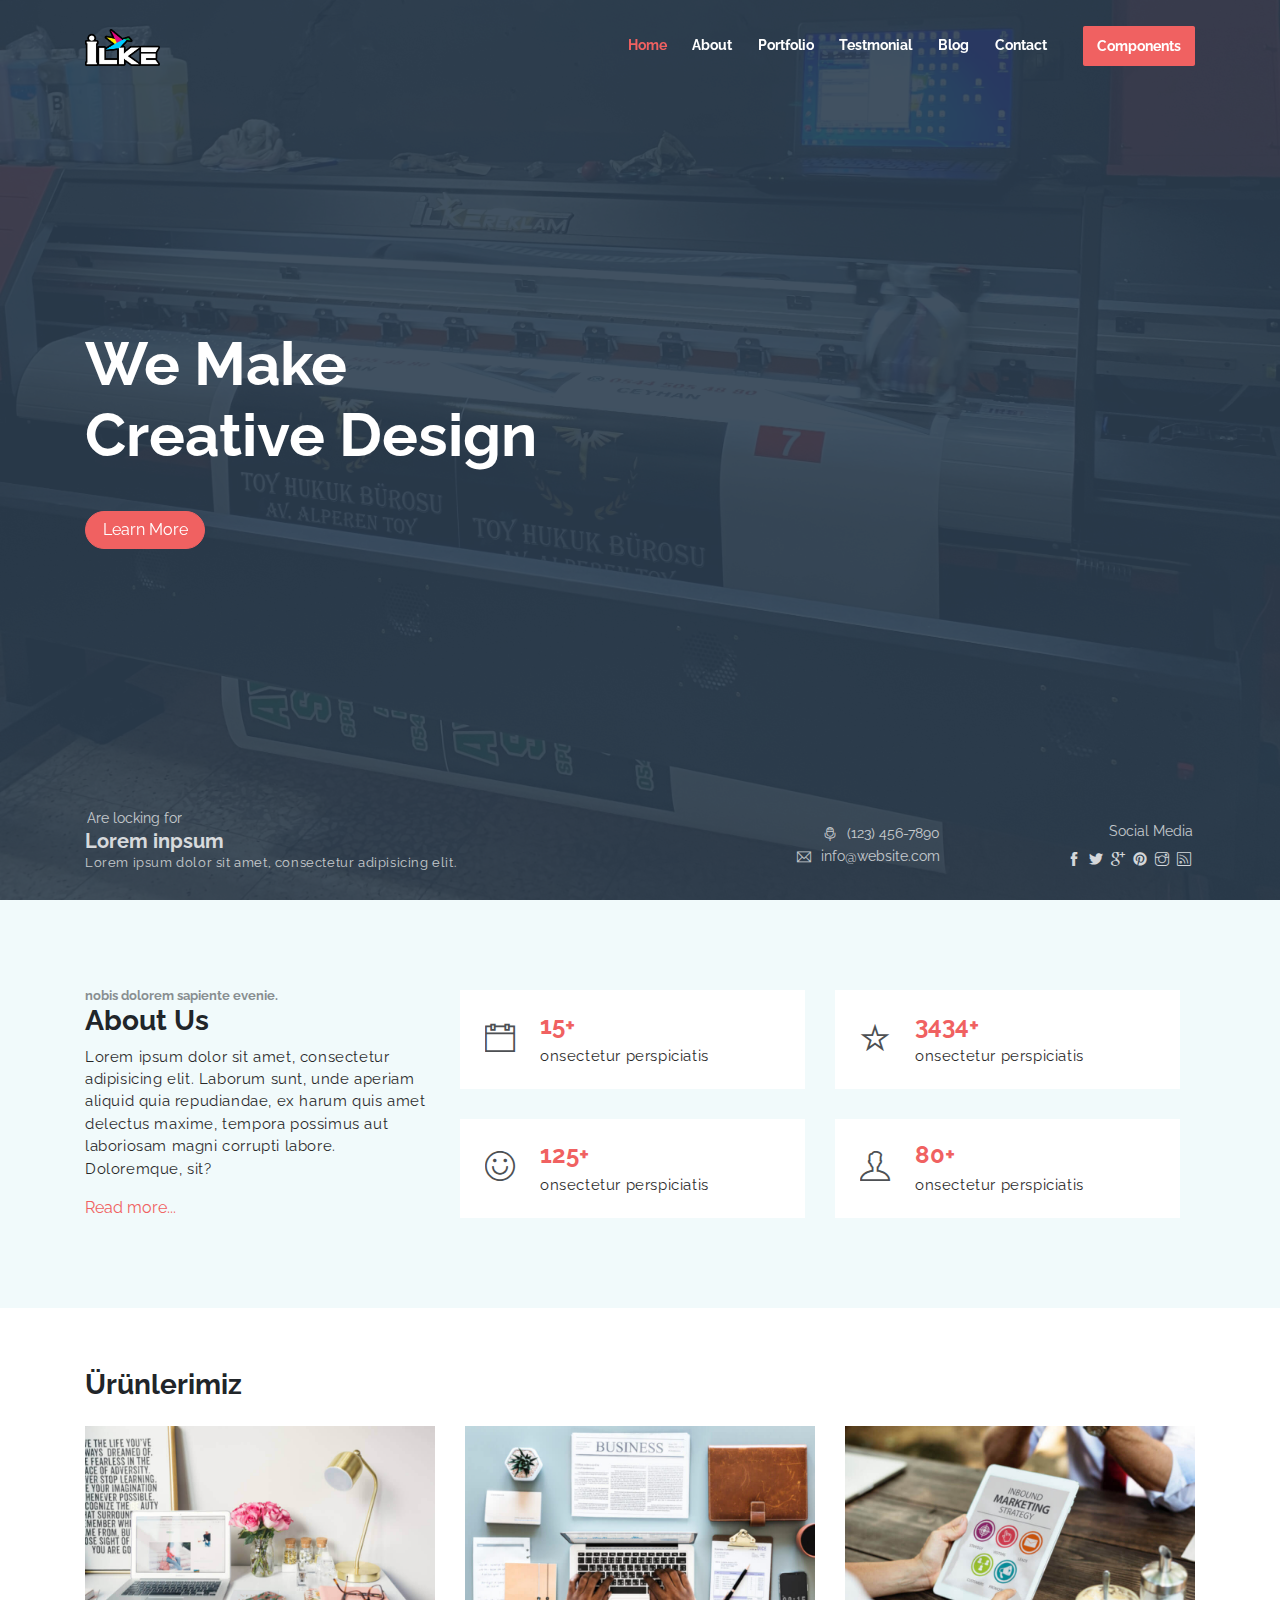
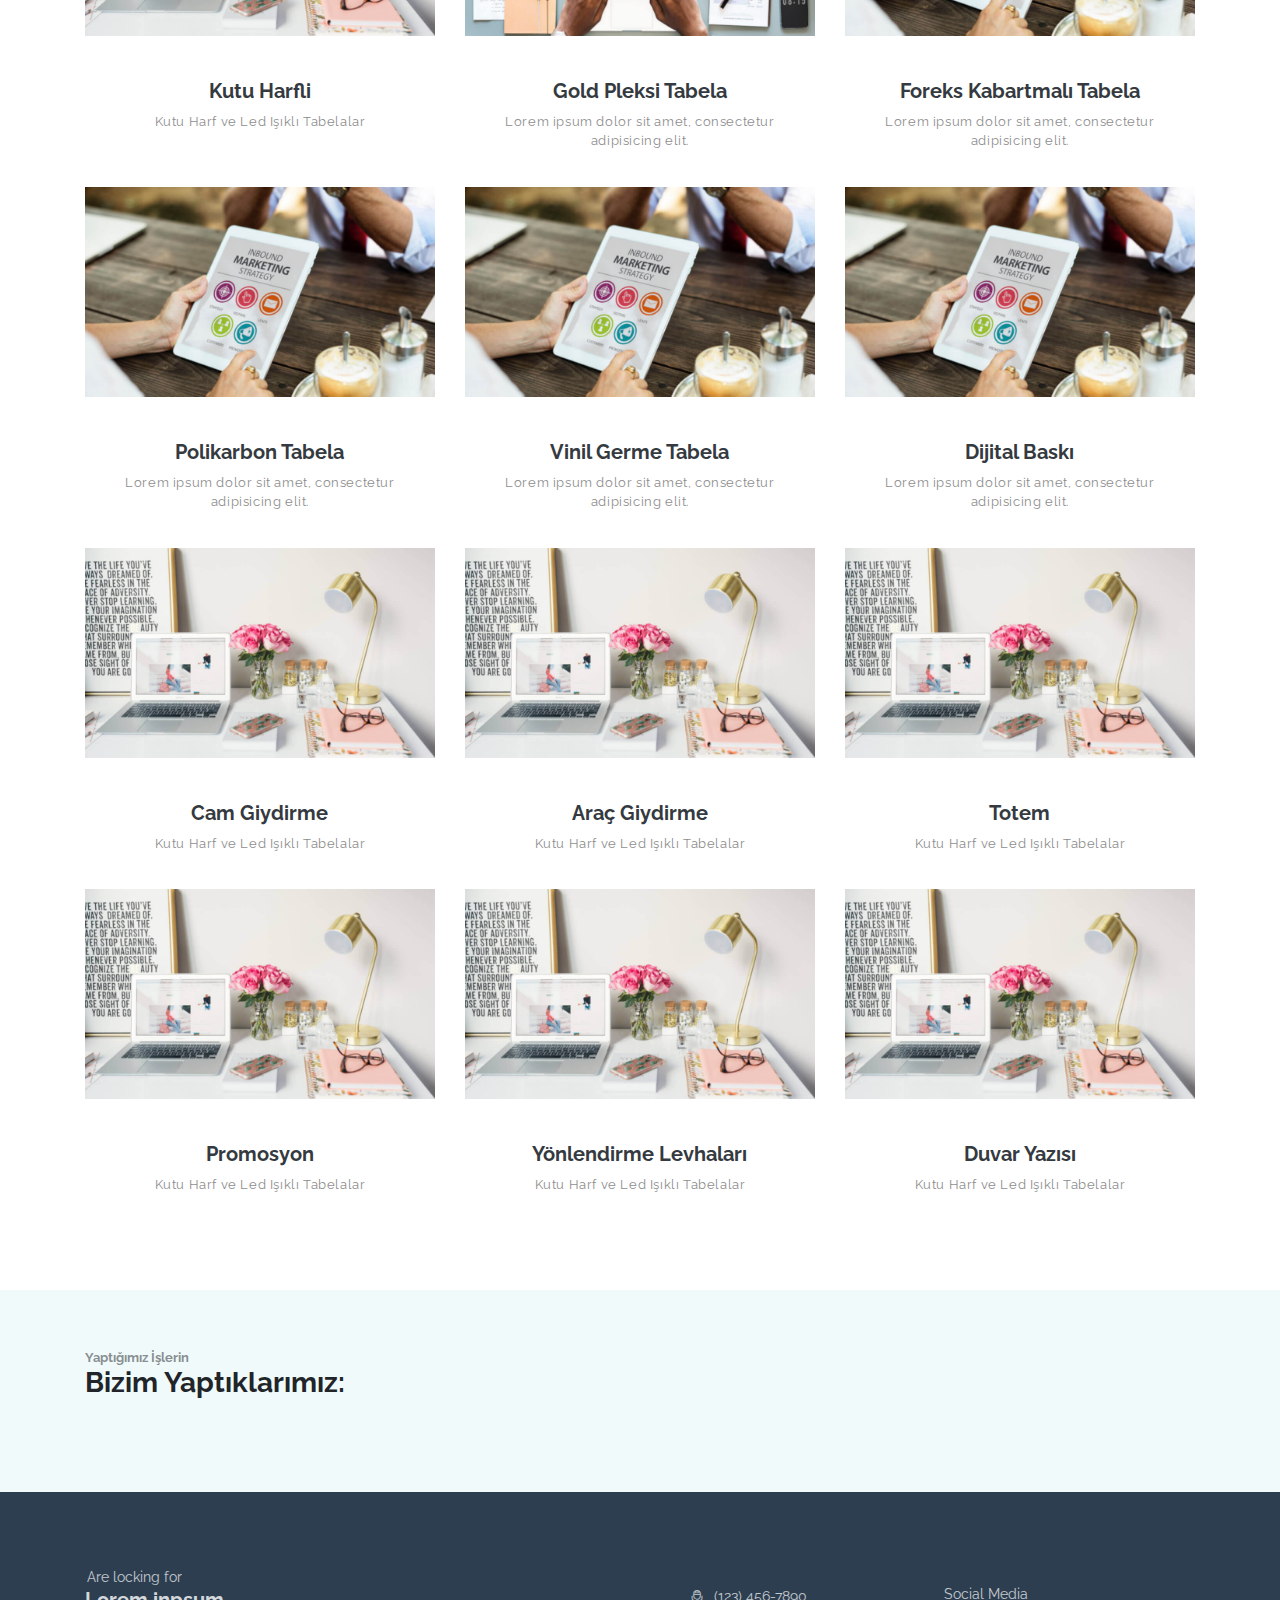
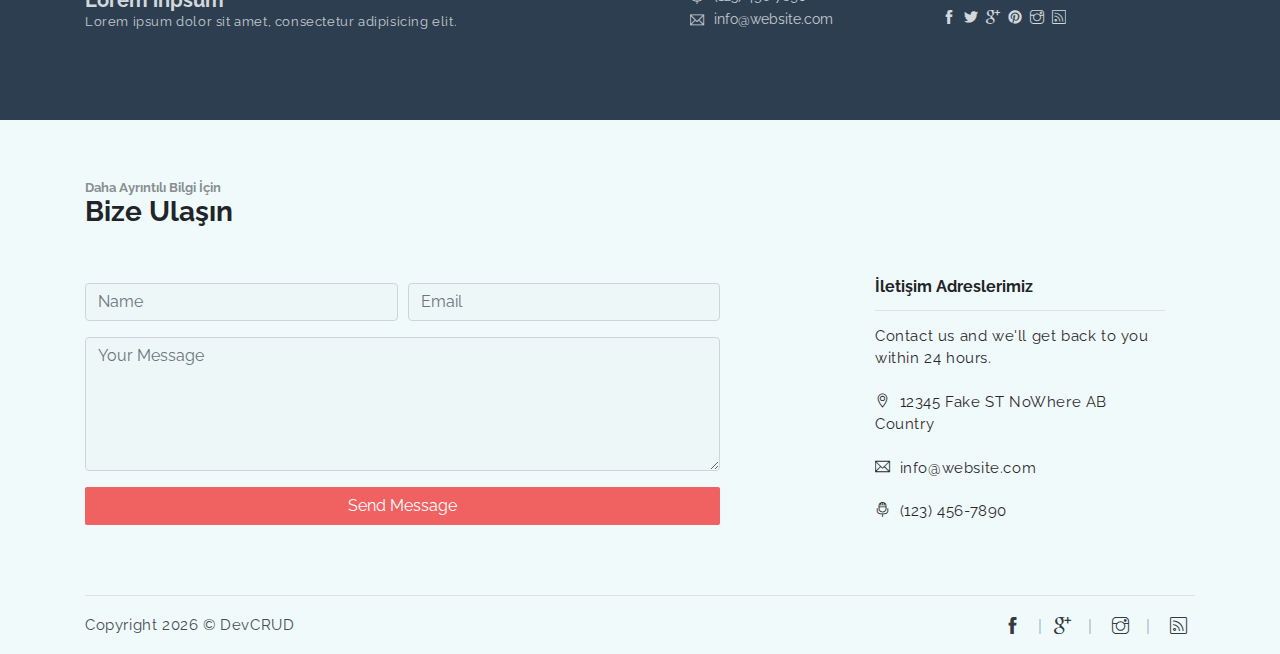
==== public_html/index.html @ 0cff3d14 "first commit" ====
<!DOCTYPE html>
<html lang="en">
<head>
	<meta charset="utf-8">
    <meta name="viewport" content="width=device-width, initial-scale=1, shrink-to-fit=no">
    <meta name="description" content="Start your development with Ollie landing page.">
    <meta name="author" content="Devcrud">
    <title>İLKE Reklam & Matbaa</title>

    <!-- font icons -->
    <link rel="stylesheet" href="assets/vendors/themify-icons/css/themify-icons.css">
    
    <!-- owl carousel -->
    <link rel="stylesheet" href="assets/vendors/owl-carousel/css/owl.carousel.css">
    <link rel="stylesheet" href="assets/vendors/owl-carousel/css/owl.theme.default.css">

    <!-- Bootstrap + Ollie main styles -->
	<link rel="stylesheet" href="assets/css/ollie.css">

</head>
<body data-spy="scroll" data-target=".navbar" data-offset="40" id="home">

    <nav id="scrollspy" class="navbar navbar-light bg-light navbar-expand-lg fixed-top" data-spy="affix" data-offset-top="20">
        <div class="container">
            <a class="navbar-brand" href="#"><img src="assets/imgs/logo2.png" alt="" class="brand-img"></a>
            <button class="navbar-toggler" type="button" data-toggle="collapse" data-target="#navbarSupportedContent" aria-controls="navbarSupportedContent" aria-expanded="false" aria-label="Toggle navigation">
                <span class="navbar-toggler-icon"></span>
            </button>

            <div class="collapse navbar-collapse" id="navbarSupportedContent">
                <ul class="navbar-nav ml-auto">
                    <li class="nav-item">
                        <a class="nav-link" href="#home">Home</a>
                    </li>
                    <li class="nav-item">
                        <a class="nav-link" href="#about">About</a>
                    </li>
                    <li class="nav-item">
                        <a class="nav-link" href="#portfolio">Portfolio</a>
                    </li>
                    <li class="nav-item">
                        <a class="nav-link" href="#testmonial">Testmonial</a>
                    </li>
                    <li class="nav-item">
                        <a class="nav-link" href="#blog">Blog</a>
                    </li>
                    <li class="nav-item">
                        <a class="nav-link" href="#contact">Contact</a>
                    </li>
                    <li class="nav-item ml-0 ml-lg-4">
                        <a class="nav-link btn btn-primary" href="components.html">Components</a>
                    </li>
                </ul>
            </div>
        </div>
    </nav>


    <header id="home" class="header">
        <div class="overlay"></div>

        <div id="header-carousel" class="carousel slide carousel-fade" data-ride="carousel">  
            <div class="container">
                <div class="carousel-inner">
                    <div class="carousel-item active">
                        <div class="carousel-caption d-none d-md-block">
                            <h1 class="carousel-title">We Make<br> Creative Design</h1>
                            <button class="btn btn-primary btn-rounded">Learn More</button>
                        </div>
                    </div>
                    <div class="carousel-item">
                        <div class="carousel-caption d-none d-md-block">
                            <h1 class="carousel-title">We Make <br> Responsive Design</h1>
                            <button class="btn btn-primary btn-rounded">Learn More</button>
                          </div>
                    </div>
                    <div class="carousel-item">
                        <div class="carousel-caption d-none d-md-block">
                            <h1 class="carousel-title">We Make <br> Simple Design</h1>
                            <button class="btn btn-primary btn-rounded">Learn More</button>
                          </div>
                    </div>
                </div>
            </div>        
        </div>

        <div class="infos container mb-4 mb-md-2">
            <div class="title">
                <h6 class="subtitle font-weight-normal">Are locking for</h6>
                <h5>Lorem inpsum</h5>
                <p class="font-small">Lorem ipsum dolor sit amet, consectetur adipisicing elit.</p>
            </div>
            <div class="socials text-right">
                <div class="row justify-content-between">
                    <div class="col">
                        <a class="d-block subtitle"><i class="ti-microphone pr-2"></i> (123) 456-7890</a>
                        <a class="d-block subtitle"><i class="ti-email pr-2"></i> info@website.com</a>
                    </div>
                    <div class="col">
                        <h6 class="subtitle font-weight-normal mb-2">Social Media</h6>
                        <div class="social-links">
                            <a href="javascript:void(0)" class="link pr-1"><i class="ti-facebook"></i></a>
                            <a href="javascript:void(0)" class="link pr-1"><i class="ti-twitter-alt"></i></a>
                            <a href="javascript:void(0)" class="link pr-1"><i class="ti-google"></i></a>
                            <a href="javascript:void(0)" class="link pr-1"><i class="ti-pinterest-alt"></i></a>
                            <a href="javascript:void(0)" class="link pr-1"><i class="ti-instagram"></i></a>
                            <a href="javascript:void(0)" class="link pr-1"><i class="ti-rss"></i></a>
                        </div>
                    </div>
                </div>
            </div>
        </div>
    </header>

    <section class="section" id="about">

        <div class="container">

            <div class="row align-items-center mr-auto">
                <div class="col-md-4">
                    <h6 class="xs-font mb-0">nobis dolorem sapiente evenie.</h6>
                    <h3 class="section-title">About Us</h3>
                    <p>Lorem ipsum dolor sit amet, consectetur adipisicing elit. Laborum sunt, unde aperiam aliquid quia repudiandae, ex harum quis amet delectus maxime, tempora possimus aut laboriosam magni corrupti labore. Doloremque, sit?</p>

                    <a href="javascript:void(0)">Read more...</a>
                </div>
                <div class="col-sm-6 col-md-4 ml-auto">
                    <div class="widget">
                        <div class="icon-wrapper">
                            <i class="ti-calendar"></i>
                        </div>
                        <div class="infos-wrapper">
                            <h4 class="text-primary">15+</h4>
                            <p>onsectetur perspiciatis</p>
                        </div>
                    </div>
                    <div class="widget">
                        <div class="icon-wrapper">
                            <i class="ti-face-smile"></i>
                        </div>
                        <div class="infos-wrapper">
                            <h4 class="text-primary">125+</h4>
                            <p>onsectetur perspiciatis</p>
                        </div>
                    </div>
                </div>
                <div class="col-sm-6 col-md-4">
                    <div class="widget">
                        <div class="icon-wrapper">
                            <i class="ti-star"></i>
                        </div>
                        <div class="infos-wrapper">
                            <h4 class="text-primary">3434+</h4>
                            <p>onsectetur perspiciatis</p>
                        </div>
                    </div>
                    <div class="widget">
                        <div class="icon-wrapper">
                            <i class="ti-user"></i>
                        </div>
                        <div class="infos-wrapper">
                            <h4 class="text-primary">80+</h4>
                            <p>onsectetur perspiciatis</p>
                        </div>
                    </div>
                </div>
             </div>
        </div>
    </section>

    <section class="section">
        <div class="container">
            <h6 class="xs-font mb-0"></h6>
            <h3 class="section-title mb-4">Ürünlerimiz</h3>

            <div class="row text-center">
                <div class="col-lg-4">
                    <a href="javascript:void(0)" class="card border-0 text-dark">
                        <img class="card-img-top" src="assets/imgs/img-5.jpg" alt="Download free bootstrap 4 landing page, free boootstrap 4 templates, Download free bootstrap 4.1 landing page, free boootstrap 4.1.1 templates, ollie Landing page">
                        <span class="card-body">
                            <h4 class="title mt-4">Kutu Harfli </h4>
                            <p class="xs-font">Kutu Harf ve Led Işıklı Tabelalar</p>
                        </span>
                    </a>
                </div>
                <div class="col-lg-4">
                    <a href="javascript:void(0)" class="card border-0 text-dark">
                        <img class="card-img-top" src="assets/imgs/img-6.jpg" alt="Download free bootstrap 4 landing page, free boootstrap 4 templates, Download free bootstrap 4.1 landing page, free boootstrap 4.1.1 templates, ollie Landing page">
                        <span class="card-body">
                            <h4 class="title mt-4">Gold Pleksi Tabela</h4>
                            <p class="xs-font">Lorem ipsum dolor sit amet, consectetur adipisicing elit.</p>
                        </span>
                    </a>
                </div>
                <div class="col-lg-4">
                    <a href="javascript:void(0)" class="card border-0 text-dark">
                        <img class="card-img-top" src="assets/imgs/img-7.jpg" alt="Download free bootstrap 4 landing page, free boootstrap 4 templates, Download free bootstrap 4.1 landing page, free boootstrap 4.1.1 templates, ollie Landing page">
                        <span class="card-body">
                            <h4 class="title mt-4">Foreks Kabartmalı Tabela</h4>
                            <p class="xs-font">Lorem ipsum dolor sit amet, consectetur adipisicing elit.</p>
                        </span>
                    </a>
                </div>
                <div class="col-lg-4">
                    <a href="javascript:void(0)" class="card border-0 text-dark">
                        <img class="card-img-top" src="assets/imgs/img-7.jpg" alt="Download free bootstrap 4 landing page, free boootstrap 4 templates, Download free bootstrap 4.1 landing page, free boootstrap 4.1.1 templates, ollie Landing page">
                        <span class="card-body">
                            <h4 class="title mt-4">Polikarbon Tabela</h4>
                            <p class="xs-font">Lorem ipsum dolor sit amet, consectetur adipisicing elit.</p>
                        </span>
                    </a>
                </div>
                <div class="col-lg-4">
                    <a href="javascript:void(0)" class="card border-0 text-dark">
                        <img class="card-img-top" src="assets/imgs/img-7.jpg" alt="Download free bootstrap 4 landing page, free boootstrap 4 templates, Download free bootstrap 4.1 landing page, free boootstrap 4.1.1 templates, ollie Landing page">
                        <span class="card-body">
                            <h4 class="title mt-4">Vinil Germe Tabela</h4>
                            <p class="xs-font">Lorem ipsum dolor sit amet, consectetur adipisicing elit.</p>
                        </span>
                    </a>
                </div>
                <div class="col-lg-4">
                    <a href="javascript:void(0)" class="card border-0 text-dark">
                        <img class="card-img-top" src="assets/imgs/img-7.jpg" alt="Download free bootstrap 4 landing page, free boootstrap 4 templates, Download free bootstrap 4.1 landing page, free boootstrap 4.1.1 templates, ollie Landing page">
                        <span class="card-body">
                            <h4 class="title mt-4">Dijital Baskı</h4>
                            <p class="xs-font">Lorem ipsum dolor sit amet, consectetur adipisicing elit.</p>
                        </span>
                    </a>
                </div>
                <div class="col-lg-4">
                    <a href="javascript:void(0)" class="card border-0 text-dark">
                        <img class="card-img-top" src="assets/imgs/img-5.jpg" alt="Download free bootstrap 4 landing page, free boootstrap 4 templates, Download free bootstrap 4.1 landing page, free boootstrap 4.1.1 templates, ollie Landing page">
                        <span class="card-body">
                            <h4 class="title mt-4">Cam Giydirme </h4>
                            <p class="xs-font">Kutu Harf ve Led Işıklı Tabelalar</p>
                        </span>
                    </a>
                </div>
                <div class="col-lg-4">
                    <a href="javascript:void(0)" class="card border-0 text-dark">
                        <img class="card-img-top" src="assets/imgs/img-5.jpg" alt="Download free bootstrap 4 landing page, free boootstrap 4 templates, Download free bootstrap 4.1 landing page, free boootstrap 4.1.1 templates, ollie Landing page">
                        <span class="card-body">
                            <h4 class="title mt-4">Araç Giydirme </h4>
                            <p class="xs-font">Kutu Harf ve Led Işıklı Tabelalar</p>
                        </span>
                    </a>
                </div>
                <div class="col-lg-4">
                    <a href="javascript:void(0)" class="card border-0 text-dark">
                        <img class="card-img-top" src="assets/imgs/img-5.jpg" alt="Download free bootstrap 4 landing page, free boootstrap 4 templates, Download free bootstrap 4.1 landing page, free boootstrap 4.1.1 templates, ollie Landing page">
                        <span class="card-body">
                            <h4 class="title mt-4">Totem </h4>
                            <p class="xs-font">Kutu Harf ve Led Işıklı Tabelalar</p>
                        </span>
                    </a>
                </div>
                <div class="col-lg-4">
                    <a href="javascript:void(0)" class="card border-0 text-dark">
                        <img class="card-img-top" src="assets/imgs/img-5.jpg" alt="Download free bootstrap 4 landing page, free boootstrap 4 templates, Download free bootstrap 4.1 landing page, free boootstrap 4.1.1 templates, ollie Landing page">
                        <span class="card-body">
                            <h4 class="title mt-4">Promosyon </h4>
                            <p class="xs-font">Kutu Harf ve Led Işıklı Tabelalar</p>
                        </span>
                    </a>
                </div>
                <div class="col-lg-4">
                    <a href="javascript:void(0)" class="card border-0 text-dark">
                        <img class="card-img-top" src="assets/imgs/img-5.jpg" alt="Download free bootstrap 4 landing page, free boootstrap 4 templates, Download free bootstrap 4.1 landing page, free boootstrap 4.1.1 templates, ollie Landing page">
                        <span class="card-body">
                            <h4 class="title mt-4">Yönlendirme Levhaları </h4>
                            <p class="xs-font">Kutu Harf ve Led Işıklı Tabelalar</p>
                        </span>
                    </a>
                </div>
                <div class="col-lg-4">
                    <a href="javascript:void(0)" class="card border-0 text-dark">
                        <img class="card-img-top" src="assets/imgs/img-5.jpg" alt="Download free bootstrap 4 landing page, free boootstrap 4 templates, Download free bootstrap 4.1 landing page, free boootstrap 4.1.1 templates, ollie Landing page">
                        <span class="card-body">
                            <h4 class="title mt-4">Duvar Yazısı </h4>
                            <p class="xs-font">Kutu Harf ve Led Işıklı Tabelalar</p>
                        </span>
                    </a>
                </div>

            </div>
        </div>
    </section>

    <section class="section" id="portfolio">
        <div class="container">
            <h6 class="xs-font mb-0">Yaptığımız İşlerin </h6>
            <h3 class="section-title pb-4">Bizim Yaptıklarımız:</h3>
        </div>

        <div id="owl-portfolio" class="owl-carousel owl-theme mt-4">
            <a href="javascript:void(0)" class="item expertises-item">
                <img src="assets/imgs/img-1.jpg"alt="Download free bootstrap 4 landing page, free boootstrap 4 templates, Download free bootstrap 4.1 landing page, free boootstrap 4.1.1 templates, ollie Landing page" class="box-shadow">
                <h6 class="mt-3 mb-2">Fuga asperiores</h6>
                <p class="xs-font">Lorem ipsum dolor sit amet, consectetur adipisicing elit.</p>
            </a> 
            <a href="javascript:void(0)" class="item expertises-item">
                <img src="assets/imgs/img-2.jpg"alt="Download free bootstrap 4 landing page, free boootstrap 4 templates, Download free bootstrap 4.1 landing page, free boootstrap 4.1.1 templates, ollie Landing page" class="box-shadow">
                <h6 class="mt-3 mb-2">Voluptatibus iure!</h6>
                <p class="xs-font">Lorem ipsum dolor sit amet, consectetur adipisicing elit.</p>
            </a> 
            <a href="javascript:void(0)" class="item expertises-item">
                <img src="assets/imgs/img-3.jpg"alt="Download free bootstrap 4 landing page, free boootstrap 4 templates, Download free bootstrap 4.1 landing page, free boootstrap 4.1.1 templates, ollie Landing page" class="box-shadow">
                <h6 class="mt-3 mb-2">Autem minus animi</h6>
                <p class="xs-font">Lorem ipsum dolor sit amet, consectetur adipisicing elit.</p>
            </a> 
            <a href="javascript:void(0)" class="item expertises-item">
                <img src="assets/imgs/img-4.jpg"alt="Download free bootstrap 4 landing page, free boootstrap 4 templates, Download free bootstrap 4.1 landing page, free boootstrap 4.1.1 templates, ollie Landing page" class="box-shadow">
                <h6 class="mt-3 mb-2">Sed eligendi</h6>
                <p class="xs-font">Lorem ipsum dolor sit amet, consectetur adipisicing elit.</p>
            </a> 
            <a href="javascript:void(0)" class="item expertises-item">
                <img src="assets/imgs/img-8.jpg"alt="Download free bootstrap 4 landing page, free boootstrap 4 templates, Download free bootstrap 4.1 landing page, free boootstrap 4.1.1 templates, ollie Landing page" class="box-shadow">
                <h6 class="mt-3 mb-2">Totam eveniet assumenda!</h6>
                <p class="xs-font">Lorem ipsum dolor sit amet, consectetur adipisicing elit.</p>
            </a> 
            <a href="javascript:void(0)" class="item expertises-item">
                <img src="assets/imgs/img-9.jpg"alt="Download free bootstrap 4 landing page, free boootstrap 4 templates, Download free bootstrap 4.1 landing page, free boootstrap 4.1.1 templates, ollie Landing page" class="box-shadow">
                <h6 class="mt-3 mb-2">Sapiente dolore ut</h6>
                <p class="xs-font">Lorem ipsum dolor sit amet, consectetur adipisicing elit.</p>
            </a>             
        </div>
    </section>


   

    <section class="section bg-overlay">

        <div class="container">
            <div class="infos mb-4 mb-md-2">
            <div class="title">
                <h6 class="subtitle font-weight-normal">Are locking for</h6>
                <h5>Lorem inpsum</h5>
                <p class="font-small">Lorem ipsum dolor sit amet, consectetur adipisicing elit.</p>
            </div>
            <div class="socials">
                <div class="row justify-content-between">
                    <div class="col">
                        <a class="d-block subtitle"><i class="ti-microphone"></i> (123) 456-7890</a>
                        <a class="d-block subtitle"><i class="ti-email"></i> info@website.com</a>
                    </div>
                    <div class="col">
                        <h6 class="subtitle font-weight-normal mb-1">Social Media</h6>
                        <div class="social-links">
                            <a href="javascript:void(0)" class="link pr-1"><i class="ti-facebook"></i></a>
                            <a href="javascript:void(0)" class="link pr-1"><i class="ti-twitter-alt"></i></a>
                            <a href="javascript:void(0)" class="link pr-1"><i class="ti-google"></i></a>
                            <a href="javascript:void(0)" class="link pr-1"><i class="ti-pinterest-alt"></i></a>
                            <a href="javascript:void(0)" class="link pr-1"><i class="ti-instagram"></i></a>
                            <a href="javascript:void(0)" class="link pr-1"><i class="ti-rss"></i></a>
                        </div>
                    </div>
                </div>
            </div>
        </div> 
        </div>
    </section>



    <section id="contact" class="section pb-0">

        <div class="container">
            <h6 class="xs-font mb-0">Daha Ayrıntılı Bilgi İçin</h6>
            <h3 class="section-title mb-5">Bize Ulaşın</h3>

            <div class="row align-items-center justify-content-between">
                <div class="col-md-8 col-lg-7">

                    <form class="contact-form">
                        <div class="form-row">
                            <div class="col form-group">
                                <input type="text" class="form-control" placeholder="Name">
                            </div>
                            <div class="col form-group">
                                <input type="email" class="form-control" placeholder="Email">
                            </div>
                        </div>
                        <div class="form-group">
                            <textarea name="" id="" cols="30" rows="5" class="form-control" placeholder="Your Message"></textarea>
                        </div>
                        <div class="form-group">
                            <input type="submit" class="btn btn-primary btn-block" value="Send Message">
                        </div>
                    </form>
                </div>
                <div class="col-md-4 d-none d-md-block order-1">
                    <ul class="list">
                        <li class="list-head">
                            <h6>İletişim Adreslerimiz</h6>
                        </li>
                        <li class="list-body">
                            <p class="py-2">Contact us and we'll get back to you within 24 hours.</p>
                            <p class="py-2"><i class="ti-location-pin"></i> 12345 Fake ST NoWhere AB Country</p>
                            <p class="py-2"><i class="ti-email"></i>  info@website.com</p>
                            <p class="py-2"><i class="ti-microphone"></i> (123) 456-7890</p>

                        </li>
                    </ul> 
                </div>
            </div>

            <footer class="footer mt-5 border-top">
                <div class="row align-items-center justify-content-center">
                    <div class="col-md-6 text-center text-md-left">
                        <p class="mb-0">Copyright <script>document.write(new Date().getFullYear())</script> &copy; <a target="_blank" href="http://www.devcrud.com">DevCRUD</a></p>
                    </div>
                    <div class="col-md-6 text-center text-md-right">
                        <div class="social-links">
                            <a href="javascript:void(0)" class="link"><i class="ti-facebook"></i></a>
                            <a href="javascript:void(0)" class="link"><i class="ti-google"></i></a>
                            <a href="javascript:void(0)" class="link"><i class="ti-instagram"></i></a>
                            <a href="javascript:void(0)" class="link"><i class="ti-rss"></i></a>
                        </div>
                    </div>
                </div> 
            </footer>
        </div>
    </section>
	
	<!-- core  -->
    <script src="assets/vendors/jquery/jquery-3.4.1.js"></script>
    <script src="assets/vendors/bootstrap/bootstrap.bundle.js"></script>

    <!-- bootstrap 3 affix -->
	<script src="assets/vendors/bootstrap/bootstrap.affix.js"></script>
    
    <!-- Owl carousel  -->
    <script src="assets/vendors/owl-carousel/js/owl.carousel.js"></script>


    <!-- Ollie js -->
    <script src="assets/js/Ollie.js"></script>

</body>
</html>
---- public_html/assets/vendors/themify-icons/css/themify-icons.css ----
@font-face {
	font-family: 'themify';
	src:url("../fonts/themify.eot?-fvbane");
	src:url("../fonts/themify.eot?#iefix-fvbane") format("embedded-opentype"),
		url("../fonts/themify.woff?-fvbane") format("woff"),
		url("../fonts/themify.ttf?-fvbane") format("truetype"),
		url("../fonts/themify.svg?-fvbane#themify") format("svg");
	font-weight: normal;
	font-style: normal;
}

[class^="ti-"], [class*=" ti-"] {
	font-family: 'themify';
	speak: none;
	font-style: normal;
	font-weight: normal;
	font-variant: normal;
	text-transform: none;
	line-height: 1;

	/* Better Font Rendering =========== */
	-webkit-font-smoothing: antialiased;
	-moz-osx-font-smoothing: grayscale;
}

.ti-wand:before {
	content: "\e600";
}
.ti-volume:before {
	content: "\e601";
}
.ti-user:before {
	content: "\e602";
}
.ti-unlock:before {
	content: "\e603";
}
.ti-unlink:before {
	content: "\e604";
}
.ti-trash:before {
	content: "\e605";
}
.ti-thought:before {
	content: "\e606";
}
.ti-target:before {
	content: "\e607";
}
.ti-tag:before {
	content: "\e608";
}
.ti-tablet:before {
	content: "\e609";
}
.ti-star:before {
	content: "\e60a";
}
.ti-spray:before {
	content: "\e60b";
}
.ti-signal:before {
	content: "\e60c";
}
.ti-shopping-cart:before {
	content: "\e60d";
}
.ti-shopping-cart-full:before {
	content: "\e60e";
}
.ti-settings:before {
	content: "\e60f";
}
.ti-search:before {
	content: "\e610";
}
.ti-zoom-in:before {
	content: "\e611";
}
.ti-zoom-out:before {
	content: "\e612";
}
.ti-cut:before {
	content: "\e613";
}
.ti-ruler:before {
	content: "\e614";
}
.ti-ruler-pencil:before {
	content: "\e615";
}
.ti-ruler-alt:before {
	content: "\e616";
}
.ti-bookmark:before {
	content: "\e617";
}
.ti-bookmark-alt:before {
	content: "\e618";
}
.ti-reload:before {
	content: "\e619";
}
.ti-plus:before {
	content: "\e61a";
}
.ti-pin:before {
	content: "\e61b";
}
.ti-pencil:before {
	content: "\e61c";
}
.ti-pencil-alt:before {
	content: "\e61d";
}
.ti-paint-roller:before {
	content: "\e61e";
}
.ti-paint-bucket:before {
	content: "\e61f";
}
.ti-na:before {
	content: "\e620";
}
.ti-mobile:before {
	content: "\e621";
}
.ti-minus:before {
	content: "\e622";
}
.ti-medall:before {
	content: "\e623";
}
.ti-medall-alt:before {
	content: "\e624";
}
.ti-marker:before {
	content: "\e625";
}
.ti-marker-alt:before {
	content: "\e626";
}
.ti-arrow-up:before {
	content: "\e627";
}
.ti-arrow-right:before {
	content: "\e628";
}
.ti-arrow-left:before {
	content: "\e629";
}
.ti-arrow-down:before {
	content: "\e62a";
}
.ti-lock:before {
	content: "\e62b";
}
.ti-location-arrow:before {
	content: "\e62c";
}
.ti-link:before {
	content: "\e62d";
}
.ti-layout:before {
	content: "\e62e";
}
.ti-layers:before {
	content: "\e62f";
}
.ti-layers-alt:before {
	content: "\e630";
}
.ti-key:before {
	content: "\e631";
}
.ti-import:before {
	content: "\e632";
}
.ti-image:before {
	content: "\e633";
}
.ti-heart:before {
	content: "\e634";
}
.ti-heart-broken:before {
	content: "\e635";
}
.ti-hand-stop:before {
	content: "\e636";
}
.ti-hand-open:before {
	content: "\e637";
}
.ti-hand-drag:before {
	content: "\e638";
}
.ti-folder:before {
	content: "\e639";
}
.ti-flag:before {
	content: "\e63a";
}
.ti-flag-alt:before {
	content: "\e63b";
}
.ti-flag-alt-2:before {
	content: "\e63c";
}
.ti-eye:before {
	content: "\e63d";
}
.ti-export:before {
	content: "\e63e";
}
.ti-exchange-vertical:before {
	content: "\e63f";
}
.ti-desktop:before {
	content: "\e640";
}
.ti-cup:before {
	content: "\e641";
}
.ti-crown:before {
	content: "\e642";
}
.ti-comments:before {
	content: "\e643";
}
.ti-comment:before {
	content: "\e644";
}
.ti-comment-alt:before {
	content: "\e645";
}
.ti-close:before {
	content: "\e646";
}
.ti-clip:before {
	content: "\e647";
}
.ti-angle-up:before {
	content: "\e648";
}
.ti-angle-right:before {
	content: "\e649";
}
.ti-angle-left:before {
	content: "\e64a";
}
.ti-angle-down:before {
	content: "\e64b";
}
.ti-check:before {
	content: "\e64c";
}
.ti-check-box:before {
	content: "\e64d";
}
.ti-camera:before {
	content: "\e64e";
}
.ti-announcement:before {
	content: "\e64f";
}
.ti-brush:before {
	content: "\e650";
}
.ti-briefcase:before {
	content: "\e651";
}
.ti-bolt:before {
	content: "\e652";
}
.ti-bolt-alt:before {
	content: "\e653";
}
.ti-blackboard:before {
	content: "\e654";
}
.ti-bag:before {
	content: "\e655";
}
.ti-move:before {
	content: "\e656";
}
.ti-arrows-vertical:before {
	content: "\e657";
}
.ti-arrows-horizontal:before {
	content: "\e658";
}
.ti-fullscreen:before {
	content: "\e659";
}
.ti-arrow-top-right:before {
	content: "\e65a";
}
.ti-arrow-top-left:before {
	content: "\e65b";
}
.ti-arrow-circle-up:before {
	content: "\e65c";
}
.ti-arrow-circle-right:before {
	content: "\e65d";
}
.ti-arrow-circle-left:before {
	content: "\e65e";
}
.ti-arrow-circle-down:before {
	content: "\e65f";
}
.ti-angle-double-up:before {
	content: "\e660";
}
.ti-angle-double-right:before {
	content: "\e661";
}
.ti-angle-double-left:before {
	content: "\e662";
}
.ti-angle-double-down:before {
	content: "\e663";
}
.ti-zip:before {
	content: "\e664";
}
.ti-world:before {
	content: "\e665";
}
.ti-wheelchair:before {
	content: "\e666";
}
.ti-view-list:before {
	content: "\e667";
}
.ti-view-list-alt:before {
	content: "\e668";
}
.ti-view-grid:before {
	content: "\e669";
}
.ti-uppercase:before {
	content: "\e66a";
}
.ti-upload:before {
	content: "\e66b";
}
.ti-underline:before {
	content: "\e66c";
}
.ti-truck:before {
	content: "\e66d";
}
.ti-timer:before {
	content: "\e66e";
}
.ti-ticket:before {
	content: "\e66f";
}
.ti-thumb-up:before {
	content: "\e670";
}
.ti-thumb-down:before {
	content: "\e671";
}
.ti-text:before {
	content: "\e672";
}
.ti-stats-up:before {
	content: "\e673";
}
.ti-stats-down:before {
	content: "\e674";
}
.ti-split-v:before {
	content: "\e675";
}
.ti-split-h:before {
	content: "\e676";
}
.ti-smallcap:before {
	content: "\e677";
}
.ti-shine:before {
	content: "\e678";
}
.ti-shift-right:before {
	content: "\e679";
}
.ti-shift-left:before {
	content: "\e67a";
}
.ti-shield:before {
	content: "\e67b";
}
.ti-notepad:before {
	content: "\e67c";
}
.ti-server:before {
	content: "\e67d";
}
.ti-quote-right:before {
	content: "\e67e";
}
.ti-quote-left:before {
	content: "\e67f";
}
.ti-pulse:before {
	content: "\e680";
}
.ti-printer:before {
	content: "\e681";
}
.ti-power-off:before {
	content: "\e682";
}
.ti-plug:before {
	content: "\e683";
}
.ti-pie-chart:before {
	content: "\e684";
}
.ti-paragraph:before {
	content: "\e685";
}
.ti-panel:before {
	content: "\e686";
}
.ti-package:before {
	content: "\e687";
}
.ti-music:before {
	content: "\e688";
}
.ti-music-alt:before {
	content: "\e689";
}
.ti-mouse:before {
	content: "\e68a";
}
.ti-mouse-alt:before {
	content: "\e68b";
}
.ti-money:before {
	content: "\e68c";
}
.ti-microphone:before {
	content: "\e68d";
}
.ti-menu:before {
	content: "\e68e";
}
.ti-menu-alt:before {
	content: "\e68f";
}
.ti-map:before {
	content: "\e690";
}
.ti-map-alt:before {
	content: "\e691";
}
.ti-loop:before {
	content: "\e692";
}
.ti-location-pin:before {
	content: "\e693";
}
.ti-list:before {
	content: "\e694";
}
.ti-light-bulb:before {
	content: "\e695";
}
.ti-Italic:before {
	content: "\e696";
}
.ti-info:before {
	content: "\e697";
}
.ti-infinite:before {
	content: "\e698";
}
.ti-id-badge:before {
	content: "\e699";
}
.ti-hummer:before {
	content: "\e69a";
}
.ti-home:before {
	content: "\e69b";
}
.ti-help:before {
	content: "\e69c";
}
.ti-headphone:before {
	content: "\e69d";
}
.ti-harddrives:before {
	content: "\e69e";
}
.ti-harddrive:before {
	content: "\e69f";
}
.ti-gift:before {
	content: "\e6a0";
}
.ti-game:before {
	content: "\e6a1";
}
.ti-filter:before {
	content: "\e6a2";
}
.ti-files:before {
	content: "\e6a3";
}
.ti-file:before {
	content: "\e6a4";
}
.ti-eraser:before {
	content: "\e6a5";
}
.ti-envelope:before {
	content: "\e6a6";
}
.ti-download:before {
	content: "\e6a7";
}
.ti-direction:before {
	content: "\e6a8";
}
.ti-direction-alt:before {
	content: "\e6a9";
}
.ti-dashboard:before {
	content: "\e6aa";
}
.ti-control-stop:before {
	content: "\e6ab";
}
.ti-control-shuffle:before {
	content: "\e6ac";
}
.ti-control-play:before {
	content: "\e6ad";
}
.ti-control-pause:before {
	content: "\e6ae";
}
.ti-control-forward:before {
	content: "\e6af";
}
.ti-control-backward:before {
	content: "\e6b0";
}
.ti-cloud:before {
	content: "\e6b1";
}
.ti-cloud-up:before {
	content: "\e6b2";
}
.ti-cloud-down:before {
	content: "\e6b3";
}
.ti-clipboard:before {
	content: "\e6b4";
}
.ti-car:before {
	content: "\e6b5";
}
.ti-calendar:before {
	content: "\e6b6";
}
.ti-book:before {
	content: "\e6b7";
}
.ti-bell:before {
	content: "\e6b8";
}
.ti-basketball:before {
	content: "\e6b9";
}
.ti-bar-chart:before {
	content: "\e6ba";
}
.ti-bar-chart-alt:before {
	content: "\e6bb";
}
.ti-back-right:before {
	content: "\e6bc";
}
.ti-back-left:before {
	content: "\e6bd";
}
.ti-arrows-corner:before {
	content: "\e6be";
}
.ti-archive:before {
	content: "\e6bf";
}
.ti-anchor:before {
	content: "\e6c0";
}
.ti-align-right:before {
	content: "\e6c1";
}
.ti-align-left:before {
	content: "\e6c2";
}
.ti-align-justify:before {
	content: "\e6c3";
}
.ti-align-center:before {
	content: "\e6c4";
}
.ti-alert:before {
	content: "\e6c5";
}
.ti-alarm-clock:before {
	content: "\e6c6";
}
.ti-agenda:before {
	content: "\e6c7";
}
.ti-write:before {
	content: "\e6c8";
}
.ti-window:before {
	content: "\e6c9";
}
.ti-widgetized:before {
	content: "\e6ca";
}
.ti-widget:before {
	content: "\e6cb";
}
.ti-widget-alt:before {
	content: "\e6cc";
}
.ti-wallet:before {
	content: "\e6cd";
}
.ti-video-clapper:before {
	content: "\e6ce";
}
.ti-video-camera:before {
	content: "\e6cf";
}
.ti-vector:before {
	content: "\e6d0";
}
.ti-themify-logo:before {
	content: "\e6d1";
}
.ti-themify-favicon:before {
	content: "\e6d2";
}
.ti-themify-favicon-alt:before {
	content: "\e6d3";
}
.ti-support:before {
	content: "\e6d4";
}
.ti-stamp:before {
	content: "\e6d5";
}
.ti-split-v-alt:before {
	content: "\e6d6";
}
.ti-slice:before {
	content: "\e6d7";
}
.ti-shortcode:before {
	content: "\e6d8";
}
.ti-shift-right-alt:before {
	content: "\e6d9";
}
.ti-shift-left-alt:before {
	content: "\e6da";
}
.ti-ruler-alt-2:before {
	content: "\e6db";
}
.ti-receipt:before {
	content: "\e6dc";
}
.ti-pin2:before {
	content: "\e6dd";
}
.ti-pin-alt:before {
	content: "\e6de";
}
.ti-pencil-alt2:before {
	content: "\e6df";
}
.ti-palette:before {
	content: "\e6e0";
}
.ti-more:before {
	content: "\e6e1";
}
.ti-more-alt:before {
	content: "\e6e2";
}
.ti-microphone-alt:before {
	content: "\e6e3";
}
.ti-magnet:before {
	content: "\e6e4";
}
.ti-line-double:before {
	content: "\e6e5";
}
.ti-line-dotted:before {
	content: "\e6e6";
}
.ti-line-dashed:before {
	content: "\e6e7";
}
.ti-layout-width-full:before {
	content: "\e6e8";
}
.ti-layout-width-default:before {
	content: "\e6e9";
}
.ti-layout-width-default-alt:before {
	content: "\e6ea";
}
.ti-layout-tab:before {
	content: "\e6eb";
}
.ti-layout-tab-window:before {
	content: "\e6ec";
}
.ti-layout-tab-v:before {
	content: "\e6ed";
}
.ti-layout-tab-min:before {
	content: "\e6ee";
}
.ti-layout-slider:before {
	content: "\e6ef";
}
.ti-layout-slider-alt:before {
	content: "\e6f0";
}
.ti-layout-sidebar-right:before {
	content: "\e6f1";
}
.ti-layout-sidebar-none:before {
	content: "\e6f2";
}
.ti-layout-sidebar-left:before {
	content: "\e6f3";
}
.ti-layout-placeholder:before {
	content: "\e6f4";
}
.ti-layout-menu:before {
	content: "\e6f5";
}
.ti-layout-menu-v:before {
	content: "\e6f6";
}
.ti-layout-menu-separated:before {
	content: "\e6f7";
}
.ti-layout-menu-full:before {
	content: "\e6f8";
}
.ti-layout-media-right-alt:before {
	content: "\e6f9";
}
.ti-layout-media-right:before {
	content: "\e6fa";
}
.ti-layout-media-overlay:before {
	content: "\e6fb";
}
.ti-layout-media-overlay-alt:before {
	content: "\e6fc";
}
.ti-layout-media-overlay-alt-2:before {
	content: "\e6fd";
}
.ti-layout-media-left-alt:before {
	content: "\e6fe";
}
.ti-layout-media-left:before {
	content: "\e6ff";
}
.ti-layout-media-center-alt:before {
	content: "\e700";
}
.ti-layout-media-center:before {
	content: "\e701";
}
.ti-layout-list-thumb:before {
	content: "\e702";
}
.ti-layout-list-thumb-alt:before {
	content: "\e703";
}
.ti-layout-list-post:before {
	content: "\e704";
}
.ti-layout-list-large-image:before {
	content: "\e705";
}
.ti-layout-line-solid:before {
	content: "\e706";
}
.ti-layout-grid4:before {
	content: "\e707";
}
.ti-layout-grid3:before {
	content: "\e708";
}
.ti-layout-grid2:before {
	content: "\e709";
}
.ti-layout-grid2-thumb:before {
	content: "\e70a";
}
.ti-layout-cta-right:before {
	content: "\e70b";
}
.ti-layout-cta-left:before {
	content: "\e70c";
}
.ti-layout-cta-center:before {
	content: "\e70d";
}
.ti-layout-cta-btn-right:before {
	content: "\e70e";
}
.ti-layout-cta-btn-left:before {
	content: "\e70f";
}
.ti-layout-column4:before {
	content: "\e710";
}
.ti-layout-column3:before {
	content: "\e711";
}
.ti-layout-column2:before {
	content: "\e712";
}
.ti-layout-accordion-separated:before {
	content: "\e713";
}
.ti-layout-accordion-merged:before {
	content: "\e714";
}
.ti-layout-accordion-list:before {
	content: "\e715";
}
.ti-ink-pen:before {
	content: "\e716";
}
.ti-info-alt:before {
	content: "\e717";
}
.ti-help-alt:before {
	content: "\e718";
}
.ti-headphone-alt:before {
	content: "\e719";
}
.ti-hand-point-up:before {
	content: "\e71a";
}
.ti-hand-point-right:before {
	content: "\e71b";
}
.ti-hand-point-left:before {
	content: "\e71c";
}
.ti-hand-point-down:before {
	content: "\e71d";
}
.ti-gallery:before {
	content: "\e71e";
}
.ti-face-smile:before {
	content: "\e71f";
}
.ti-face-sad:before {
	content: "\e720";
}
.ti-credit-card:before {
	content: "\e721";
}
.ti-control-skip-forward:before {
	content: "\e722";
}
.ti-control-skip-backward:before {
	content: "\e723";
}
.ti-control-record:before {
	content: "\e724";
}
.ti-control-eject:before {
	content: "\e725";
}
.ti-comments-smiley:before {
	content: "\e726";
}
.ti-brush-alt:before {
	content: "\e727";
}
.ti-youtube:before {
	content: "\e728";
}
.ti-vimeo:before {
	content: "\e729";
}
.ti-twitter:before {
	content: "\e72a";
}
.ti-time:before {
	content: "\e72b";
}
.ti-tumblr:before {
	content: "\e72c";
}
.ti-skype:before {
	content: "\e72d";
}
.ti-share:before {
	content: "\e72e";
}
.ti-share-alt:before {
	content: "\e72f";
}
.ti-rocket:before {
	content: "\e730";
}
.ti-pinterest:before {
	content: "\e731";
}
.ti-new-window:before {
	content: "\e732";
}
.ti-microsoft:before {
	content: "\e733";
}
.ti-list-ol:before {
	content: "\e734";
}
.ti-linkedin:before {
	content: "\e735";
}
.ti-layout-sidebar-2:before {
	content: "\e736";
}
.ti-layout-grid4-alt:before {
	content: "\e737";
}
.ti-layout-grid3-alt:before {
	content: "\e738";
}
.ti-layout-grid2-alt:before {
	content: "\e739";
}
.ti-layout-column4-alt:before {
	content: "\e73a";
}
.ti-layout-column3-alt:before {
	content: "\e73b";
}
.ti-layout-column2-alt:before {
	content: "\e73c";
}
.ti-instagram:before {
	content: "\e73d";
}
.ti-google:before {
	content: "\e73e";
}
.ti-github:before {
	content: "\e73f";
}
.ti-flickr:before {
	content: "\e740";
}
.ti-facebook:before {
	content: "\e741";
}
.ti-dropbox:before {
	content: "\e742";
}
.ti-dribbble:before {
	content: "\e743";
}
.ti-apple:before {
	content: "\e744";
}
.ti-android:before {
	content: "\e745";
}
.ti-save:before {
	content: "\e746";
}
.ti-save-alt:before {
	content: "\e747";
}
.ti-yahoo:before {
	content: "\e748";
}
.ti-wordpress:before {
	content: "\e749";
}
.ti-vimeo-alt:before {
	content: "\e74a";
}
.ti-twitter-alt:before {
	content: "\e74b";
}
.ti-tumblr-alt:before {
	content: "\e74c";
}
.ti-trello:before {
	content: "\e74d";
}
.ti-stack-overflow:before {
	content: "\e74e";
}
.ti-soundcloud:before {
	content: "\e74f";
}
.ti-sharethis:before {
	content: "\e750";
}
.ti-sharethis-alt:before {
	content: "\e751";
}
.ti-reddit:before {
	content: "\e752";
}
.ti-pinterest-alt:before {
	content: "\e753";
}
.ti-microsoft-alt:before {
	content: "\e754";
}
.ti-linux:before {
	content: "\e755";
}
.ti-jsfiddle:before {
	content: "\e756";
}
.ti-joomla:before {
	content: "\e757";
}
.ti-html5:before {
	content: "\e758";
}
.ti-flickr-alt:before {
	content: "\e759";
}
.ti-email:before {
	content: "\e75a";
}
.ti-drupal:before {
	content: "\e75b";
}
.ti-dropbox-alt:before {
	content: "\e75c";
}
.ti-css3:before {
	content: "\e75d";
}
.ti-rss:before {
	content: "\e75e";
}
.ti-rss-alt:before {
	content: "\e75f";
}
---- public_html/assets/css/ollie.css ----
@charset "UTF-8";
/*!
=========================================================
* Ollie Landing page
=========================================================

* Copyright: 2019 DevCRUD (https://devcrud.com)
* Licensed: (https://devcrud.com/licenses)
* Coded by www.devcrud.com

=========================================================

* The above copyright notice and this permission notice shall be included in all copies or substantial portions of the Software.
*/
@import url("https://fonts.googleapis.com/css?family=Raleway:100,100i,200,200i,400,400i,700,700i,900,900i");
:root {
  --blue: #007bff;
  --indigo: #6610f2;
  --purple: #6f42c1;
  --pink: #eb5175;
  --red: #FD5D93;
  --orange: #f06161;
  --yellow: #ffc107;
  --green: #00F2C3;
  --teal: #20c997;
  --cyan: #17a2b8;
  --white: #fff;
  --gray: #6c757d;
  --gray-dark: #343a40;
  --primary: #f06161;
  --secondary: #6c757d;
  --success: #00F2C3;
  --info: #17a2b8;
  --warning: #ffc107;
  --danger: #FD5D93;
  --light: #f8f9fa;
  --dark: #343a40;
  --breakpoint-xs: 0;
  --breakpoint-sm: 576px;
  --breakpoint-md: 768px;
  --breakpoint-lg: 992px;
  --breakpoint-xl: 1200px;
  --font-family-sans-serif: "Raleway", sans-serif;
  --font-family-monospace: SFMono-Regular, Menlo, Monaco, Consolas, "Liberation Mono", "Courier New", monospace;
}

*,
*::before,
*::after {
  box-sizing: border-box;
}

html {
  font-family: sans-serif;
  line-height: 1.15;
  -webkit-text-size-adjust: 100%;
  -webkit-tap-highlight-color: rgba(0, 0, 0, 0);
}

article, aside, figcaption, figure, footer, header, hgroup, main, nav, section {
  display: block;
}

body {
  margin: 0;
  font-family: "Raleway", sans-serif;
  font-size: 1rem;
  font-weight: 400;
  line-height: 1.5;
  color: #212529;
  text-align: left;
  background-color: #fff;
}

[tabindex="-1"]:focus {
  outline: 0 !important;
}

hr {
  box-sizing: content-box;
  height: 0;
  overflow: visible;
}

h1, h2, h3, h4, h5, h6 {
  margin-top: 0;
  margin-bottom: 0.5rem;
}

p {
  margin-top: 0;
  margin-bottom: 1rem;
}

abbr[title],
abbr[data-original-title] {
  text-decoration: underline;
  -webkit-text-decoration: underline dotted;
          text-decoration: underline dotted;
  cursor: help;
  border-bottom: 0;
  -webkit-text-decoration-skip-ink: none;
          text-decoration-skip-ink: none;
}

address {
  margin-bottom: 1rem;
  font-style: normal;
  line-height: inherit;
}

ol,
ul,
dl {
  margin-top: 0;
  margin-bottom: 1rem;
}

ol ol,
ul ul,
ol ul,
ul ol {
  margin-bottom: 0;
}

dt {
  font-weight: 700;
}

dd {
  margin-bottom: .5rem;
  margin-left: 0;
}

blockquote {
  margin: 0 0 1rem;
}

b,
strong {
  font-weight: bolder;
}

small {
  font-size: 80%;
}

sub,
sup {
  position: relative;
  font-size: 75%;
  line-height: 0;
  vertical-align: baseline;
}

sub {
  bottom: -.25em;
}

sup {
  top: -.5em;
}

a {
  color: #f06161;
  text-decoration: none;
  background-color: transparent;
}

a:hover {
  color: #e91b1b;
  text-decoration: none;
}

a:not([href]):not([tabindex]) {
  color: inherit;
  text-decoration: none;
}

a:not([href]):not([tabindex]):hover, a:not([href]):not([tabindex]):focus {
  color: inherit;
  text-decoration: none;
}

a:not([href]):not([tabindex]):focus {
  outline: 0;
}

pre,
code,
kbd,
samp {
  font-family: SFMono-Regular, Menlo, Monaco, Consolas, "Liberation Mono", "Courier New", monospace;
  font-size: 1em;
}

pre {
  margin-top: 0;
  margin-bottom: 1rem;
  overflow: auto;
}

figure {
  margin: 0 0 1rem;
}

img {
  vertical-align: middle;
  border-style: none;
}

svg {
  overflow: hidden;
  vertical-align: middle;
}

table {
  border-collapse: collapse;
}

caption {
  padding-top: 0.75rem;
  padding-bottom: 0.75rem;
  color: #6c757d;
  text-align: left;
  caption-side: bottom;
}

th {
  text-align: inherit;
}

label {
  display: inline-block;
  margin-bottom: 0.5rem;
}

button {
  border-radius: 0;
}

button:focus {
  outline: 1px dotted;
  outline: 5px auto -webkit-focus-ring-color;
}

input,
button,
select,
optgroup,
textarea {
  margin: 0;
  font-family: inherit;
  font-size: inherit;
  line-height: inherit;
}

button,
input {
  overflow: visible;
}

button,
select {
  text-transform: none;
}

select {
  word-wrap: normal;
}

button,
[type="button"],
[type="reset"],
[type="submit"] {
  -webkit-appearance: button;
}

button:not(:disabled),
[type="button"]:not(:disabled),
[type="reset"]:not(:disabled),
[type="submit"]:not(:disabled) {
  cursor: pointer;
}

button::-moz-focus-inner,
[type="button"]::-moz-focus-inner,
[type="reset"]::-moz-focus-inner,
[type="submit"]::-moz-focus-inner {
  padding: 0;
  border-style: none;
}

input[type="radio"],
input[type="checkbox"] {
  box-sizing: border-box;
  padding: 0;
}

input[type="date"],
input[type="time"],
input[type="datetime-local"],
input[type="month"] {
  -webkit-appearance: listbox;
}

textarea {
  overflow: auto;
  resize: vertical;
}

fieldset {
  min-width: 0;
  padding: 0;
  margin: 0;
  border: 0;
}

legend {
  display: block;
  width: 100%;
  max-width: 100%;
  padding: 0;
  margin-bottom: .5rem;
  font-size: 1.5rem;
  line-height: inherit;
  color: inherit;
  white-space: normal;
}

progress {
  vertical-align: baseline;
}

[type="number"]::-webkit-inner-spin-button,
[type="number"]::-webkit-outer-spin-button {
  height: auto;
}

[type="search"] {
  outline-offset: -2px;
  -webkit-appearance: none;
}

[type="search"]::-webkit-search-decoration {
  -webkit-appearance: none;
}

::-webkit-file-upload-button {
  font: inherit;
  -webkit-appearance: button;
}

output {
  display: inline-block;
}

summary {
  display: list-item;
  cursor: pointer;
}

template {
  display: none;
}

[hidden] {
  display: none !important;
}

h1, h2, h3, h4, h5, h6,
.h1, .h2, .h3, .h4, .h5, .h6 {
  margin-bottom: 0.5rem;
  font-weight: 500;
  line-height: 1.2;
}

h1, .h1 {
  font-size: 2.5rem;
}

h2, .h2 {
  font-size: 2rem;
}

h3, .h3 {
  font-size: 1.75rem;
}

h4, .h4 {
  font-size: 1.5rem;
}

h5, .h5 {
  font-size: 1.25rem;
}

h6, .h6 {
  font-size: 1rem;
}

.lead {
  font-size: 1.25rem;
  font-weight: 300;
}

.display-1 {
  font-size: 6rem;
  font-weight: 300;
  line-height: 1.2;
}

.display-2 {
  font-size: 5.5rem;
  font-weight: 300;
  line-height: 1.2;
}

.display-3 {
  font-size: 4.5rem;
  font-weight: 300;
  line-height: 1.2;
}

.display-4 {
  font-size: 3.5rem;
  font-weight: 300;
  line-height: 1.2;
}

hr {
  margin-top: 1rem;
  margin-bottom: 1rem;
  border: 0;
  border-top: 1px solid rgba(0, 0, 0, 0.1);
}

small,
.small {
  font-size: 80%;
  font-weight: 400;
}

mark,
.mark {
  padding: 0.2em;
  background-color: #fcf8e3;
}

.list-unstyled {
  padding-left: 0;
  list-style: none;
}

.list-inline {
  padding-left: 0;
  list-style: none;
}

.list-inline-item {
  display: inline-block;
}

.list-inline-item:not(:last-child) {
  margin-right: 0.5rem;
}

.initialism {
  font-size: 90%;
  text-transform: uppercase;
}

.blockquote {
  margin-bottom: 1rem;
  font-size: 1.25rem;
}

.blockquote-footer {
  display: block;
  font-size: 80%;
  color: #6c757d;
}

.blockquote-footer::before {
  content: "\2014\00A0";
}

.img-fluid {
  max-width: 100%;
  height: auto;
}

.img-thumbnail {
  padding: 0.25rem;
  background-color: #fff;
  border: 1px solid #dee2e6;
  border-radius: 0.25rem;
  max-width: 100%;
  height: auto;
}

.figure {
  display: inline-block;
}

.figure-img {
  margin-bottom: 0.5rem;
  line-height: 1;
}

.figure-caption {
  font-size: 90%;
  color: #6c757d;
}

code {
  font-size: 87.5%;
  color: #eb5175;
  word-break: break-word;
}

a > code {
  color: inherit;
}

kbd {
  padding: 0.2rem 0.4rem;
  font-size: 87.5%;
  color: #fff;
  background-color: #212529;
  border-radius: 0.2rem;
}

kbd kbd {
  padding: 0;
  font-size: 100%;
  font-weight: 700;
}

pre {
  display: block;
  font-size: 87.5%;
  color: #212529;
}

pre code {
  font-size: inherit;
  color: inherit;
  word-break: normal;
}

.pre-scrollable {
  max-height: 340px;
  overflow-y: scroll;
}

.container {
  width: 100%;
  padding-right: 15px;
  padding-left: 15px;
  margin-right: auto;
  margin-left: auto;
}

@media (min-width: 576px) {
  .container {
    max-width: 540px;
  }
}

@media (min-width: 768px) {
  .container {
    max-width: 720px;
  }
}

@media (min-width: 992px) {
  .container {
    max-width: 960px;
  }
}

@media (min-width: 1200px) {
  .container {
    max-width: 1140px;
  }
}

.container-fluid {
  width: 100%;
  padding-right: 15px;
  padding-left: 15px;
  margin-right: auto;
  margin-left: auto;
}

.row {
  display: -webkit-box;
  display: -webkit-flex;
  display: -ms-flexbox;
  display: flex;
  -webkit-flex-wrap: wrap;
      -ms-flex-wrap: wrap;
          flex-wrap: wrap;
  margin-right: -15px;
  margin-left: -15px;
}

.no-gutters {
  margin-right: 0;
  margin-left: 0;
}

.no-gutters > .col,
.no-gutters > [class*="col-"] {
  padding-right: 0;
  padding-left: 0;
}

.col-1, .col-2, .col-3, .col-4, .col-5, .col-6, .col-7, .col-8, .col-9, .col-10, .col-11, .col-12, .col,
.col-auto, .col-sm-1, .col-sm-2, .col-sm-3, .col-sm-4, .col-sm-5, .col-sm-6, .col-sm-7, .col-sm-8, .col-sm-9, .col-sm-10, .col-sm-11, .col-sm-12, .col-sm,
.col-sm-auto, .col-md-1, .col-md-2, .col-md-3, .col-md-4, .col-md-5, .col-md-6, .col-md-7, .col-md-8, .col-md-9, .col-md-10, .col-md-11, .col-md-12, .col-md,
.col-md-auto, .col-lg-1, .col-lg-2, .col-lg-3, .col-lg-4, .col-lg-5, .col-lg-6, .col-lg-7, .col-lg-8, .col-lg-9, .col-lg-10, .col-lg-11, .col-lg-12, .col-lg,
.col-lg-auto, .col-xl-1, .col-xl-2, .col-xl-3, .col-xl-4, .col-xl-5, .col-xl-6, .col-xl-7, .col-xl-8, .col-xl-9, .col-xl-10, .col-xl-11, .col-xl-12, .col-xl,
.col-xl-auto {
  position: relative;
  width: 100%;
  padding-right: 15px;
  padding-left: 15px;
}

.col {
  -webkit-flex-basis: 0;
      -ms-flex-preferred-size: 0;
          flex-basis: 0;
  -webkit-box-flex: 1;
  -webkit-flex-grow: 1;
      -ms-flex-positive: 1;
          flex-grow: 1;
  max-width: 100%;
}

.col-auto {
  -webkit-box-flex: 0;
  -webkit-flex: 0 0 auto;
      -ms-flex: 0 0 auto;
          flex: 0 0 auto;
  width: auto;
  max-width: 100%;
}

.col-1 {
  -webkit-box-flex: 0;
  -webkit-flex: 0 0 8.33333%;
      -ms-flex: 0 0 8.33333%;
          flex: 0 0 8.33333%;
  max-width: 8.33333%;
}

.col-2 {
  -webkit-box-flex: 0;
  -webkit-flex: 0 0 16.66667%;
      -ms-flex: 0 0 16.66667%;
          flex: 0 0 16.66667%;
  max-width: 16.66667%;
}

.col-3 {
  -webkit-box-flex: 0;
  -webkit-flex: 0 0 25%;
      -ms-flex: 0 0 25%;
          flex: 0 0 25%;
  max-width: 25%;
}

.col-4 {
  -webkit-box-flex: 0;
  -webkit-flex: 0 0 33.33333%;
      -ms-flex: 0 0 33.33333%;
          flex: 0 0 33.33333%;
  max-width: 33.33333%;
}

.col-5 {
  -webkit-box-flex: 0;
  -webkit-flex: 0 0 41.66667%;
      -ms-flex: 0 0 41.66667%;
          flex: 0 0 41.66667%;
  max-width: 41.66667%;
}

.col-6 {
  -webkit-box-flex: 0;
  -webkit-flex: 0 0 50%;
      -ms-flex: 0 0 50%;
          flex: 0 0 50%;
  max-width: 50%;
}

.col-7 {
  -webkit-box-flex: 0;
  -webkit-flex: 0 0 58.33333%;
      -ms-flex: 0 0 58.33333%;
          flex: 0 0 58.33333%;
  max-width: 58.33333%;
}

.col-8 {
  -webkit-box-flex: 0;
  -webkit-flex: 0 0 66.66667%;
      -ms-flex: 0 0 66.66667%;
          flex: 0 0 66.66667%;
  max-width: 66.66667%;
}

.col-9 {
  -webkit-box-flex: 0;
  -webkit-flex: 0 0 75%;
      -ms-flex: 0 0 75%;
          flex: 0 0 75%;
  max-width: 75%;
}

.col-10 {
  -webkit-box-flex: 0;
  -webkit-flex: 0 0 83.33333%;
      -ms-flex: 0 0 83.33333%;
          flex: 0 0 83.33333%;
  max-width: 83.33333%;
}

.col-11 {
  -webkit-box-flex: 0;
  -webkit-flex: 0 0 91.66667%;
      -ms-flex: 0 0 91.66667%;
          flex: 0 0 91.66667%;
  max-width: 91.66667%;
}

.col-12 {
  -webkit-box-flex: 0;
  -webkit-flex: 0 0 100%;
      -ms-flex: 0 0 100%;
          flex: 0 0 100%;
  max-width: 100%;
}

.order-first {
  -webkit-box-ordinal-group: 0;
  -webkit-order: -1;
      -ms-flex-order: -1;
          order: -1;
}

.order-last {
  -webkit-box-ordinal-group: 14;
  -webkit-order: 13;
      -ms-flex-order: 13;
          order: 13;
}

.order-0 {
  -webkit-box-ordinal-group: 1;
  -webkit-order: 0;
      -ms-flex-order: 0;
          order: 0;
}

.order-1 {
  -webkit-box-ordinal-group: 2;
  -webkit-order: 1;
      -ms-flex-order: 1;
          order: 1;
}

.order-2 {
  -webkit-box-ordinal-group: 3;
  -webkit-order: 2;
      -ms-flex-order: 2;
          order: 2;
}

.order-3 {
  -webkit-box-ordinal-group: 4;
  -webkit-order: 3;
      -ms-flex-order: 3;
          order: 3;
}

.order-4 {
  -webkit-box-ordinal-group: 5;
  -webkit-order: 4;
      -ms-flex-order: 4;
          order: 4;
}

.order-5 {
  -webkit-box-ordinal-group: 6;
  -webkit-order: 5;
      -ms-flex-order: 5;
          order: 5;
}

.order-6 {
  -webkit-box-ordinal-group: 7;
  -webkit-order: 6;
      -ms-flex-order: 6;
          order: 6;
}

.order-7 {
  -webkit-box-ordinal-group: 8;
  -webkit-order: 7;
      -ms-flex-order: 7;
          order: 7;
}

.order-8 {
  -webkit-box-ordinal-group: 9;
  -webkit-order: 8;
      -ms-flex-order: 8;
          order: 8;
}

.order-9 {
  -webkit-box-ordinal-group: 10;
  -webkit-order: 9;
      -ms-flex-order: 9;
          order: 9;
}

.order-10 {
  -webkit-box-ordinal-group: 11;
  -webkit-order: 10;
      -ms-flex-order: 10;
          order: 10;
}

.order-11 {
  -webkit-box-ordinal-group: 12;
  -webkit-order: 11;
      -ms-flex-order: 11;
          order: 11;
}

.order-12 {
  -webkit-box-ordinal-group: 13;
  -webkit-order: 12;
      -ms-flex-order: 12;
          order: 12;
}

.offset-1 {
  margin-left: 8.33333%;
}

.offset-2 {
  margin-left: 16.66667%;
}

.offset-3 {
  margin-left: 25%;
}

.offset-4 {
  margin-left: 33.33333%;
}

.offset-5 {
  margin-left: 41.66667%;
}

.offset-6 {
  margin-left: 50%;
}

.offset-7 {
  margin-left: 58.33333%;
}

.offset-8 {
  margin-left: 66.66667%;
}

.offset-9 {
  margin-left: 75%;
}

.offset-10 {
  margin-left: 83.33333%;
}

.offset-11 {
  margin-left: 91.66667%;
}

@media (min-width: 576px) {
  .col-sm {
    -webkit-flex-basis: 0;
        -ms-flex-preferred-size: 0;
            flex-basis: 0;
    -webkit-box-flex: 1;
    -webkit-flex-grow: 1;
        -ms-flex-positive: 1;
            flex-grow: 1;
    max-width: 100%;
  }
  .col-sm-auto {
    -webkit-box-flex: 0;
    -webkit-flex: 0 0 auto;
        -ms-flex: 0 0 auto;
            flex: 0 0 auto;
    width: auto;
    max-width: 100%;
  }
  .col-sm-1 {
    -webkit-box-flex: 0;
    -webkit-flex: 0 0 8.33333%;
        -ms-flex: 0 0 8.33333%;
            flex: 0 0 8.33333%;
    max-width: 8.33333%;
  }
  .col-sm-2 {
    -webkit-box-flex: 0;
    -webkit-flex: 0 0 16.66667%;
        -ms-flex: 0 0 16.66667%;
            flex: 0 0 16.66667%;
    max-width: 16.66667%;
  }
  .col-sm-3 {
    -webkit-box-flex: 0;
    -webkit-flex: 0 0 25%;
        -ms-flex: 0 0 25%;
            flex: 0 0 25%;
    max-width: 25%;
  }
  .col-sm-4 {
    -webkit-box-flex: 0;
    -webkit-flex: 0 0 33.33333%;
        -ms-flex: 0 0 33.33333%;
            flex: 0 0 33.33333%;
    max-width: 33.33333%;
  }
  .col-sm-5 {
    -webkit-box-flex: 0;
    -webkit-flex: 0 0 41.66667%;
        -ms-flex: 0 0 41.66667%;
            flex: 0 0 41.66667%;
    max-width: 41.66667%;
  }
  .col-sm-6 {
    -webkit-box-flex: 0;
    -webkit-flex: 0 0 50%;
        -ms-flex: 0 0 50%;
            flex: 0 0 50%;
    max-width: 50%;
  }
  .col-sm-7 {
    -webkit-box-flex: 0;
    -webkit-flex: 0 0 58.33333%;
        -ms-flex: 0 0 58.33333%;
            flex: 0 0 58.33333%;
    max-width: 58.33333%;
  }
  .col-sm-8 {
    -webkit-box-flex: 0;
    -webkit-flex: 0 0 66.66667%;
        -ms-flex: 0 0 66.66667%;
            flex: 0 0 66.66667%;
    max-width: 66.66667%;
  }
  .col-sm-9 {
    -webkit-box-flex: 0;
    -webkit-flex: 0 0 75%;
        -ms-flex: 0 0 75%;
            flex: 0 0 75%;
    max-width: 75%;
  }
  .col-sm-10 {
    -webkit-box-flex: 0;
    -webkit-flex: 0 0 83.33333%;
        -ms-flex: 0 0 83.33333%;
            flex: 0 0 83.33333%;
    max-width: 83.33333%;
  }
  .col-sm-11 {
    -webkit-box-flex: 0;
    -webkit-flex: 0 0 91.66667%;
        -ms-flex: 0 0 91.66667%;
            flex: 0 0 91.66667%;
    max-width: 91.66667%;
  }
  .col-sm-12 {
    -webkit-box-flex: 0;
    -webkit-flex: 0 0 100%;
        -ms-flex: 0 0 100%;
            flex: 0 0 100%;
    max-width: 100%;
  }
  .order-sm-first {
    -webkit-box-ordinal-group: 0;
    -webkit-order: -1;
        -ms-flex-order: -1;
            order: -1;
  }
  .order-sm-last {
    -webkit-box-ordinal-group: 14;
    -webkit-order: 13;
        -ms-flex-order: 13;
            order: 13;
  }
  .order-sm-0 {
    -webkit-box-ordinal-group: 1;
    -webkit-order: 0;
        -ms-flex-order: 0;
            order: 0;
  }
  .order-sm-1 {
    -webkit-box-ordinal-group: 2;
    -webkit-order: 1;
        -ms-flex-order: 1;
            order: 1;
  }
  .order-sm-2 {
    -webkit-box-ordinal-group: 3;
    -webkit-order: 2;
        -ms-flex-order: 2;
            order: 2;
  }
  .order-sm-3 {
    -webkit-box-ordinal-group: 4;
    -webkit-order: 3;
        -ms-flex-order: 3;
            order: 3;
  }
  .order-sm-4 {
    -webkit-box-ordinal-group: 5;
    -webkit-order: 4;
        -ms-flex-order: 4;
            order: 4;
  }
  .order-sm-5 {
    -webkit-box-ordinal-group: 6;
    -webkit-order: 5;
        -ms-flex-order: 5;
            order: 5;
  }
  .order-sm-6 {
    -webkit-box-ordinal-group: 7;
    -webkit-order: 6;
        -ms-flex-order: 6;
            order: 6;
  }
  .order-sm-7 {
    -webkit-box-ordinal-group: 8;
    -webkit-order: 7;
        -ms-flex-order: 7;
            order: 7;
  }
  .order-sm-8 {
    -webkit-box-ordinal-group: 9;
    -webkit-order: 8;
        -ms-flex-order: 8;
            order: 8;
  }
  .order-sm-9 {
    -webkit-box-ordinal-group: 10;
    -webkit-order: 9;
        -ms-flex-order: 9;
            order: 9;
  }
  .order-sm-10 {
    -webkit-box-ordinal-group: 11;
    -webkit-order: 10;
        -ms-flex-order: 10;
            order: 10;
  }
  .order-sm-11 {
    -webkit-box-ordinal-group: 12;
    -webkit-order: 11;
        -ms-flex-order: 11;
            order: 11;
  }
  .order-sm-12 {
    -webkit-box-ordinal-group: 13;
    -webkit-order: 12;
        -ms-flex-order: 12;
            order: 12;
  }
  .offset-sm-0 {
    margin-left: 0;
  }
  .offset-sm-1 {
    margin-left: 8.33333%;
  }
  .offset-sm-2 {
    margin-left: 16.66667%;
  }
  .offset-sm-3 {
    margin-left: 25%;
  }
  .offset-sm-4 {
    margin-left: 33.33333%;
  }
  .offset-sm-5 {
    margin-left: 41.66667%;
  }
  .offset-sm-6 {
    margin-left: 50%;
  }
  .offset-sm-7 {
    margin-left: 58.33333%;
  }
  .offset-sm-8 {
    margin-left: 66.66667%;
  }
  .offset-sm-9 {
    margin-left: 75%;
  }
  .offset-sm-10 {
    margin-left: 83.33333%;
  }
  .offset-sm-11 {
    margin-left: 91.66667%;
  }
}

@media (min-width: 768px) {
  .col-md {
    -webkit-flex-basis: 0;
        -ms-flex-preferred-size: 0;
            flex-basis: 0;
    -webkit-box-flex: 1;
    -webkit-flex-grow: 1;
        -ms-flex-positive: 1;
            flex-grow: 1;
    max-width: 100%;
  }
  .col-md-auto {
    -webkit-box-flex: 0;
    -webkit-flex: 0 0 auto;
        -ms-flex: 0 0 auto;
            flex: 0 0 auto;
    width: auto;
    max-width: 100%;
  }
  .col-md-1 {
    -webkit-box-flex: 0;
    -webkit-flex: 0 0 8.33333%;
        -ms-flex: 0 0 8.33333%;
            flex: 0 0 8.33333%;
    max-width: 8.33333%;
  }
  .col-md-2 {
    -webkit-box-flex: 0;
    -webkit-flex: 0 0 16.66667%;
        -ms-flex: 0 0 16.66667%;
            flex: 0 0 16.66667%;
    max-width: 16.66667%;
  }
  .col-md-3 {
    -webkit-box-flex: 0;
    -webkit-flex: 0 0 25%;
        -ms-flex: 0 0 25%;
            flex: 0 0 25%;
    max-width: 25%;
  }
  .col-md-4 {
    -webkit-box-flex: 0;
    -webkit-flex: 0 0 33.33333%;
        -ms-flex: 0 0 33.33333%;
            flex: 0 0 33.33333%;
    max-width: 33.33333%;
  }
  .col-md-5 {
    -webkit-box-flex: 0;
    -webkit-flex: 0 0 41.66667%;
        -ms-flex: 0 0 41.66667%;
            flex: 0 0 41.66667%;
    max-width: 41.66667%;
  }
  .col-md-6 {
    -webkit-box-flex: 0;
    -webkit-flex: 0 0 50%;
        -ms-flex: 0 0 50%;
            flex: 0 0 50%;
    max-width: 50%;
  }
  .col-md-7 {
    -webkit-box-flex: 0;
    -webkit-flex: 0 0 58.33333%;
        -ms-flex: 0 0 58.33333%;
            flex: 0 0 58.33333%;
    max-width: 58.33333%;
  }
  .col-md-8 {
    -webkit-box-flex: 0;
    -webkit-flex: 0 0 66.66667%;
        -ms-flex: 0 0 66.66667%;
            flex: 0 0 66.66667%;
    max-width: 66.66667%;
  }
  .col-md-9 {
    -webkit-box-flex: 0;
    -webkit-flex: 0 0 75%;
        -ms-flex: 0 0 75%;
            flex: 0 0 75%;
    max-width: 75%;
  }
  .col-md-10 {
    -webkit-box-flex: 0;
    -webkit-flex: 0 0 83.33333%;
        -ms-flex: 0 0 83.33333%;
            flex: 0 0 83.33333%;
    max-width: 83.33333%;
  }
  .col-md-11 {
    -webkit-box-flex: 0;
    -webkit-flex: 0 0 91.66667%;
        -ms-flex: 0 0 91.66667%;
            flex: 0 0 91.66667%;
    max-width: 91.66667%;
  }
  .col-md-12 {
    -webkit-box-flex: 0;
    -webkit-flex: 0 0 100%;
        -ms-flex: 0 0 100%;
            flex: 0 0 100%;
    max-width: 100%;
  }
  .order-md-first {
    -webkit-box-ordinal-group: 0;
    -webkit-order: -1;
        -ms-flex-order: -1;
            order: -1;
  }
  .order-md-last {
    -webkit-box-ordinal-group: 14;
    -webkit-order: 13;
        -ms-flex-order: 13;
            order: 13;
  }
  .order-md-0 {
    -webkit-box-ordinal-group: 1;
    -webkit-order: 0;
        -ms-flex-order: 0;
            order: 0;
  }
  .order-md-1 {
    -webkit-box-ordinal-group: 2;
    -webkit-order: 1;
        -ms-flex-order: 1;
            order: 1;
  }
  .order-md-2 {
    -webkit-box-ordinal-group: 3;
    -webkit-order: 2;
        -ms-flex-order: 2;
            order: 2;
  }
  .order-md-3 {
    -webkit-box-ordinal-group: 4;
    -webkit-order: 3;
        -ms-flex-order: 3;
            order: 3;
  }
  .order-md-4 {
    -webkit-box-ordinal-group: 5;
    -webkit-order: 4;
        -ms-flex-order: 4;
            order: 4;
  }
  .order-md-5 {
    -webkit-box-ordinal-group: 6;
    -webkit-order: 5;
        -ms-flex-order: 5;
            order: 5;
  }
  .order-md-6 {
    -webkit-box-ordinal-group: 7;
    -webkit-order: 6;
        -ms-flex-order: 6;
            order: 6;
  }
  .order-md-7 {
    -webkit-box-ordinal-group: 8;
    -webkit-order: 7;
        -ms-flex-order: 7;
            order: 7;
  }
  .order-md-8 {
    -webkit-box-ordinal-group: 9;
    -webkit-order: 8;
        -ms-flex-order: 8;
            order: 8;
  }
  .order-md-9 {
    -webkit-box-ordinal-group: 10;
    -webkit-order: 9;
        -ms-flex-order: 9;
            order: 9;
  }
  .order-md-10 {
    -webkit-box-ordinal-group: 11;
    -webkit-order: 10;
        -ms-flex-order: 10;
            order: 10;
  }
  .order-md-11 {
    -webkit-box-ordinal-group: 12;
    -webkit-order: 11;
        -ms-flex-order: 11;
            order: 11;
  }
  .order-md-12 {
    -webkit-box-ordinal-group: 13;
    -webkit-order: 12;
        -ms-flex-order: 12;
            order: 12;
  }
  .offset-md-0 {
    margin-left: 0;
  }
  .offset-md-1 {
    margin-left: 8.33333%;
  }
  .offset-md-2 {
    margin-left: 16.66667%;
  }
  .offset-md-3 {
    margin-left: 25%;
  }
  .offset-md-4 {
    margin-left: 33.33333%;
  }
  .offset-md-5 {
    margin-left: 41.66667%;
  }
  .offset-md-6 {
    margin-left: 50%;
  }
  .offset-md-7 {
    margin-left: 58.33333%;
  }
  .offset-md-8 {
    margin-left: 66.66667%;
  }
  .offset-md-9 {
    margin-left: 75%;
  }
  .offset-md-10 {
    margin-left: 83.33333%;
  }
  .offset-md-11 {
    margin-left: 91.66667%;
  }
}

@media (min-width: 992px) {
  .col-lg {
    -webkit-flex-basis: 0;
        -ms-flex-preferred-size: 0;
            flex-basis: 0;
    -webkit-box-flex: 1;
    -webkit-flex-grow: 1;
        -ms-flex-positive: 1;
            flex-grow: 1;
    max-width: 100%;
  }
  .col-lg-auto {
    -webkit-box-flex: 0;
    -webkit-flex: 0 0 auto;
        -ms-flex: 0 0 auto;
            flex: 0 0 auto;
    width: auto;
    max-width: 100%;
  }
  .col-lg-1 {
    -webkit-box-flex: 0;
    -webkit-flex: 0 0 8.33333%;
        -ms-flex: 0 0 8.33333%;
            flex: 0 0 8.33333%;
    max-width: 8.33333%;
  }
  .col-lg-2 {
    -webkit-box-flex: 0;
    -webkit-flex: 0 0 16.66667%;
        -ms-flex: 0 0 16.66667%;
            flex: 0 0 16.66667%;
    max-width: 16.66667%;
  }
  .col-lg-3 {
    -webkit-box-flex: 0;
    -webkit-flex: 0 0 25%;
        -ms-flex: 0 0 25%;
            flex: 0 0 25%;
    max-width: 25%;
  }
  .col-lg-4 {
    -webkit-box-flex: 0;
    -webkit-flex: 0 0 33.33333%;
        -ms-flex: 0 0 33.33333%;
            flex: 0 0 33.33333%;
    max-width: 33.33333%;
  }
  .col-lg-5 {
    -webkit-box-flex: 0;
    -webkit-flex: 0 0 41.66667%;
        -ms-flex: 0 0 41.66667%;
            flex: 0 0 41.66667%;
    max-width: 41.66667%;
  }
  .col-lg-6 {
    -webkit-box-flex: 0;
    -webkit-flex: 0 0 50%;
        -ms-flex: 0 0 50%;
            flex: 0 0 50%;
    max-width: 50%;
  }
  .col-lg-7 {
    -webkit-box-flex: 0;
    -webkit-flex: 0 0 58.33333%;
        -ms-flex: 0 0 58.33333%;
            flex: 0 0 58.33333%;
    max-width: 58.33333%;
  }
  .col-lg-8 {
    -webkit-box-flex: 0;
    -webkit-flex: 0 0 66.66667%;
        -ms-flex: 0 0 66.66667%;
            flex: 0 0 66.66667%;
    max-width: 66.66667%;
  }
  .col-lg-9 {
    -webkit-box-flex: 0;
    -webkit-flex: 0 0 75%;
        -ms-flex: 0 0 75%;
            flex: 0 0 75%;
    max-width: 75%;
  }
  .col-lg-10 {
    -webkit-box-flex: 0;
    -webkit-flex: 0 0 83.33333%;
        -ms-flex: 0 0 83.33333%;
            flex: 0 0 83.33333%;
    max-width: 83.33333%;
  }
  .col-lg-11 {
    -webkit-box-flex: 0;
    -webkit-flex: 0 0 91.66667%;
        -ms-flex: 0 0 91.66667%;
            flex: 0 0 91.66667%;
    max-width: 91.66667%;
  }
  .col-lg-12 {
    -webkit-box-flex: 0;
    -webkit-flex: 0 0 100%;
        -ms-flex: 0 0 100%;
            flex: 0 0 100%;
    max-width: 100%;
  }
  .order-lg-first {
    -webkit-box-ordinal-group: 0;
    -webkit-order: -1;
        -ms-flex-order: -1;
            order: -1;
  }
  .order-lg-last {
    -webkit-box-ordinal-group: 14;
    -webkit-order: 13;
        -ms-flex-order: 13;
            order: 13;
  }
  .order-lg-0 {
    -webkit-box-ordinal-group: 1;
    -webkit-order: 0;
        -ms-flex-order: 0;
            order: 0;
  }
  .order-lg-1 {
    -webkit-box-ordinal-group: 2;
    -webkit-order: 1;
        -ms-flex-order: 1;
            order: 1;
  }
  .order-lg-2 {
    -webkit-box-ordinal-group: 3;
    -webkit-order: 2;
        -ms-flex-order: 2;
            order: 2;
  }
  .order-lg-3 {
    -webkit-box-ordinal-group: 4;
    -webkit-order: 3;
        -ms-flex-order: 3;
            order: 3;
  }
  .order-lg-4 {
    -webkit-box-ordinal-group: 5;
    -webkit-order: 4;
        -ms-flex-order: 4;
            order: 4;
  }
  .order-lg-5 {
    -webkit-box-ordinal-group: 6;
    -webkit-order: 5;
        -ms-flex-order: 5;
            order: 5;
  }
  .order-lg-6 {
    -webkit-box-ordinal-group: 7;
    -webkit-order: 6;
        -ms-flex-order: 6;
            order: 6;
  }
  .order-lg-7 {
    -webkit-box-ordinal-group: 8;
    -webkit-order: 7;
        -ms-flex-order: 7;
            order: 7;
  }
  .order-lg-8 {
    -webkit-box-ordinal-group: 9;
    -webkit-order: 8;
        -ms-flex-order: 8;
            order: 8;
  }
  .order-lg-9 {
    -webkit-box-ordinal-group: 10;
    -webkit-order: 9;
        -ms-flex-order: 9;
            order: 9;
  }
  .order-lg-10 {
    -webkit-box-ordinal-group: 11;
    -webkit-order: 10;
        -ms-flex-order: 10;
            order: 10;
  }
  .order-lg-11 {
    -webkit-box-ordinal-group: 12;
    -webkit-order: 11;
        -ms-flex-order: 11;
            order: 11;
  }
  .order-lg-12 {
    -webkit-box-ordinal-group: 13;
    -webkit-order: 12;
        -ms-flex-order: 12;
            order: 12;
  }
  .offset-lg-0 {
    margin-left: 0;
  }
  .offset-lg-1 {
    margin-left: 8.33333%;
  }
  .offset-lg-2 {
    margin-left: 16.66667%;
  }
  .offset-lg-3 {
    margin-left: 25%;
  }
  .offset-lg-4 {
    margin-left: 33.33333%;
  }
  .offset-lg-5 {
    margin-left: 41.66667%;
  }
  .offset-lg-6 {
    margin-left: 50%;
  }
  .offset-lg-7 {
    margin-left: 58.33333%;
  }
  .offset-lg-8 {
    margin-left: 66.66667%;
  }
  .offset-lg-9 {
    margin-left: 75%;
  }
  .offset-lg-10 {
    margin-left: 83.33333%;
  }
  .offset-lg-11 {
    margin-left: 91.66667%;
  }
}

@media (min-width: 1200px) {
  .col-xl {
    -webkit-flex-basis: 0;
        -ms-flex-preferred-size: 0;
            flex-basis: 0;
    -webkit-box-flex: 1;
    -webkit-flex-grow: 1;
        -ms-flex-positive: 1;
            flex-grow: 1;
    max-width: 100%;
  }
  .col-xl-auto {
    -webkit-box-flex: 0;
    -webkit-flex: 0 0 auto;
        -ms-flex: 0 0 auto;
            flex: 0 0 auto;
    width: auto;
    max-width: 100%;
  }
  .col-xl-1 {
    -webkit-box-flex: 0;
    -webkit-flex: 0 0 8.33333%;
        -ms-flex: 0 0 8.33333%;
            flex: 0 0 8.33333%;
    max-width: 8.33333%;
  }
  .col-xl-2 {
    -webkit-box-flex: 0;
    -webkit-flex: 0 0 16.66667%;
        -ms-flex: 0 0 16.66667%;
            flex: 0 0 16.66667%;
    max-width: 16.66667%;
  }
  .col-xl-3 {
    -webkit-box-flex: 0;
    -webkit-flex: 0 0 25%;
        -ms-flex: 0 0 25%;
            flex: 0 0 25%;
    max-width: 25%;
  }
  .col-xl-4 {
    -webkit-box-flex: 0;
    -webkit-flex: 0 0 33.33333%;
        -ms-flex: 0 0 33.33333%;
            flex: 0 0 33.33333%;
    max-width: 33.33333%;
  }
  .col-xl-5 {
    -webkit-box-flex: 0;
    -webkit-flex: 0 0 41.66667%;
        -ms-flex: 0 0 41.66667%;
            flex: 0 0 41.66667%;
    max-width: 41.66667%;
  }
  .col-xl-6 {
    -webkit-box-flex: 0;
    -webkit-flex: 0 0 50%;
        -ms-flex: 0 0 50%;
            flex: 0 0 50%;
    max-width: 50%;
  }
  .col-xl-7 {
    -webkit-box-flex: 0;
    -webkit-flex: 0 0 58.33333%;
        -ms-flex: 0 0 58.33333%;
            flex: 0 0 58.33333%;
    max-width: 58.33333%;
  }
  .col-xl-8 {
    -webkit-box-flex: 0;
    -webkit-flex: 0 0 66.66667%;
        -ms-flex: 0 0 66.66667%;
            flex: 0 0 66.66667%;
    max-width: 66.66667%;
  }
  .col-xl-9 {
    -webkit-box-flex: 0;
    -webkit-flex: 0 0 75%;
        -ms-flex: 0 0 75%;
            flex: 0 0 75%;
    max-width: 75%;
  }
  .col-xl-10 {
    -webkit-box-flex: 0;
    -webkit-flex: 0 0 83.33333%;
        -ms-flex: 0 0 83.33333%;
            flex: 0 0 83.33333%;
    max-width: 83.33333%;
  }
  .col-xl-11 {
    -webkit-box-flex: 0;
    -webkit-flex: 0 0 91.66667%;
        -ms-flex: 0 0 91.66667%;
            flex: 0 0 91.66667%;
    max-width: 91.66667%;
  }
  .col-xl-12 {
    -webkit-box-flex: 0;
    -webkit-flex: 0 0 100%;
        -ms-flex: 0 0 100%;
            flex: 0 0 100%;
    max-width: 100%;
  }
  .order-xl-first {
    -webkit-box-ordinal-group: 0;
    -webkit-order: -1;
        -ms-flex-order: -1;
            order: -1;
  }
  .order-xl-last {
    -webkit-box-ordinal-group: 14;
    -webkit-order: 13;
        -ms-flex-order: 13;
            order: 13;
  }
  .order-xl-0 {
    -webkit-box-ordinal-group: 1;
    -webkit-order: 0;
        -ms-flex-order: 0;
            order: 0;
  }
  .order-xl-1 {
    -webkit-box-ordinal-group: 2;
    -webkit-order: 1;
        -ms-flex-order: 1;
            order: 1;
  }
  .order-xl-2 {
    -webkit-box-ordinal-group: 3;
    -webkit-order: 2;
        -ms-flex-order: 2;
            order: 2;
  }
  .order-xl-3 {
    -webkit-box-ordinal-group: 4;
    -webkit-order: 3;
        -ms-flex-order: 3;
            order: 3;
  }
  .order-xl-4 {
    -webkit-box-ordinal-group: 5;
    -webkit-order: 4;
        -ms-flex-order: 4;
            order: 4;
  }
  .order-xl-5 {
    -webkit-box-ordinal-group: 6;
    -webkit-order: 5;
        -ms-flex-order: 5;
            order: 5;
  }
  .order-xl-6 {
    -webkit-box-ordinal-group: 7;
    -webkit-order: 6;
        -ms-flex-order: 6;
            order: 6;
  }
  .order-xl-7 {
    -webkit-box-ordinal-group: 8;
    -webkit-order: 7;
        -ms-flex-order: 7;
            order: 7;
  }
  .order-xl-8 {
    -webkit-box-ordinal-group: 9;
    -webkit-order: 8;
        -ms-flex-order: 8;
            order: 8;
  }
  .order-xl-9 {
    -webkit-box-ordinal-group: 10;
    -webkit-order: 9;
        -ms-flex-order: 9;
            order: 9;
  }
  .order-xl-10 {
    -webkit-box-ordinal-group: 11;
    -webkit-order: 10;
        -ms-flex-order: 10;
            order: 10;
  }
  .order-xl-11 {
    -webkit-box-ordinal-group: 12;
    -webkit-order: 11;
        -ms-flex-order: 11;
            order: 11;
  }
  .order-xl-12 {
    -webkit-box-ordinal-group: 13;
    -webkit-order: 12;
        -ms-flex-order: 12;
            order: 12;
  }
  .offset-xl-0 {
    margin-left: 0;
  }
  .offset-xl-1 {
    margin-left: 8.33333%;
  }
  .offset-xl-2 {
    margin-left: 16.66667%;
  }
  .offset-xl-3 {
    margin-left: 25%;
  }
  .offset-xl-4 {
    margin-left: 33.33333%;
  }
  .offset-xl-5 {
    margin-left: 41.66667%;
  }
  .offset-xl-6 {
    margin-left: 50%;
  }
  .offset-xl-7 {
    margin-left: 58.33333%;
  }
  .offset-xl-8 {
    margin-left: 66.66667%;
  }
  .offset-xl-9 {
    margin-left: 75%;
  }
  .offset-xl-10 {
    margin-left: 83.33333%;
  }
  .offset-xl-11 {
    margin-left: 91.66667%;
  }
}

.table {
  width: 100%;
  margin-bottom: 1rem;
  color: #212529;
}

.table th,
.table td {
  padding: 0.75rem;
  vertical-align: top;
  border-top: 1px solid #dee2e6;
}

.table thead th {
  vertical-align: bottom;
  border-bottom: 2px solid #dee2e6;
}

.table tbody + tbody {
  border-top: 2px solid #dee2e6;
}

.table-sm th,
.table-sm td {
  padding: 0.3rem;
}

.table-bordered {
  border: 1px solid #dee2e6;
}

.table-bordered th,
.table-bordered td {
  border: 1px solid #dee2e6;
}

.table-bordered thead th,
.table-bordered thead td {
  border-bottom-width: 2px;
}

.table-borderless th,
.table-borderless td,
.table-borderless thead th,
.table-borderless tbody + tbody {
  border: 0;
}

.table-striped tbody tr:nth-of-type(odd) {
  background-color: rgba(0, 0, 0, 0.05);
}

.table-hover tbody tr:hover {
  color: #212529;
  background-color: rgba(0, 0, 0, 0.075);
}

.table-primary,
.table-primary > th,
.table-primary > td {
  background-color: #fbd3d3;
}

.table-primary th,
.table-primary td,
.table-primary thead th,
.table-primary tbody + tbody {
  border-color: #f7adad;
}

.table-hover .table-primary:hover {
  background-color: #f9bcbc;
}

.table-hover .table-primary:hover > td,
.table-hover .table-primary:hover > th {
  background-color: #f9bcbc;
}

.table-secondary,
.table-secondary > th,
.table-secondary > td {
  background-color: #d6d8db;
}

.table-secondary th,
.table-secondary td,
.table-secondary thead th,
.table-secondary tbody + tbody {
  border-color: #b3b7bb;
}

.table-hover .table-secondary:hover {
  background-color: #c8cbcf;
}

.table-hover .table-secondary:hover > td,
.table-hover .table-secondary:hover > th {
  background-color: #c8cbcf;
}

.table-success,
.table-success > th,
.table-success > td {
  background-color: #b8fbee;
}

.table-success th,
.table-success td,
.table-success thead th,
.table-success tbody + tbody {
  border-color: #7af8e0;
}

.table-hover .table-success:hover {
  background-color: #a0fae8;
}

.table-hover .table-success:hover > td,
.table-hover .table-success:hover > th {
  background-color: #a0fae8;
}

.table-info,
.table-info > th,
.table-info > td {
  background-color: #bee5eb;
}

.table-info th,
.table-info td,
.table-info thead th,
.table-info tbody + tbody {
  border-color: #86cfda;
}

.table-hover .table-info:hover {
  background-color: #abdde5;
}

.table-hover .table-info:hover > td,
.table-hover .table-info:hover > th {
  background-color: #abdde5;
}

.table-warning,
.table-warning > th,
.table-warning > td {
  background-color: #ffeeba;
}

.table-warning th,
.table-warning td,
.table-warning thead th,
.table-warning tbody + tbody {
  border-color: #ffdf7e;
}

.table-hover .table-warning:hover {
  background-color: #ffe8a1;
}

.table-hover .table-warning:hover > td,
.table-hover .table-warning:hover > th {
  background-color: #ffe8a1;
}

.table-danger,
.table-danger > th,
.table-danger > td {
  background-color: #fed2e1;
}

.table-danger th,
.table-danger td,
.table-danger thead th,
.table-danger tbody + tbody {
  border-color: #feabc7;
}

.table-hover .table-danger:hover {
  background-color: #fdb9d0;
}

.table-hover .table-danger:hover > td,
.table-hover .table-danger:hover > th {
  background-color: #fdb9d0;
}

.table-light,
.table-light > th,
.table-light > td {
  background-color: #fdfdfe;
}

.table-light th,
.table-light td,
.table-light thead th,
.table-light tbody + tbody {
  border-color: #fbfcfc;
}

.table-hover .table-light:hover {
  background-color: #ececf6;
}

.table-hover .table-light:hover > td,
.table-hover .table-light:hover > th {
  background-color: #ececf6;
}

.table-dark,
.table-dark > th,
.table-dark > td {
  background-color: #c6c8ca;
}

.table-dark th,
.table-dark td,
.table-dark thead th,
.table-dark tbody + tbody {
  border-color: #95999c;
}

.table-hover .table-dark:hover {
  background-color: #b9bbbe;
}

.table-hover .table-dark:hover > td,
.table-hover .table-dark:hover > th {
  background-color: #b9bbbe;
}

.table-active,
.table-active > th,
.table-active > td {
  background-color: rgba(0, 0, 0, 0.075);
}

.table-hover .table-active:hover {
  background-color: rgba(0, 0, 0, 0.075);
}

.table-hover .table-active:hover > td,
.table-hover .table-active:hover > th {
  background-color: rgba(0, 0, 0, 0.075);
}

.table .thead-dark th {
  color: #fff;
  background-color: #343a40;
  border-color: #454d55;
}

.table .thead-light th {
  color: #495057;
  background-color: #e9ecef;
  border-color: #dee2e6;
}

.table-dark {
  color: #fff;
  background-color: #343a40;
}

.table-dark th,
.table-dark td,
.table-dark thead th {
  border-color: #454d55;
}

.table-dark.table-bordered {
  border: 0;
}

.table-dark.table-striped tbody tr:nth-of-type(odd) {
  background-color: rgba(255, 255, 255, 0.05);
}

.table-dark.table-hover tbody tr:hover {
  color: #fff;
  background-color: rgba(255, 255, 255, 0.075);
}

@media (max-width: 575.98px) {
  .table-responsive-sm {
    display: block;
    width: 100%;
    overflow-x: auto;
    -webkit-overflow-scrolling: touch;
  }
  .table-responsive-sm > .table-bordered {
    border: 0;
  }
}

@media (max-width: 767.98px) {
  .table-responsive-md {
    display: block;
    width: 100%;
    overflow-x: auto;
    -webkit-overflow-scrolling: touch;
  }
  .table-responsive-md > .table-bordered {
    border: 0;
  }
}

@media (max-width: 991.98px) {
  .table-responsive-lg {
    display: block;
    width: 100%;
    overflow-x: auto;
    -webkit-overflow-scrolling: touch;
  }
  .table-responsive-lg > .table-bordered {
    border: 0;
  }
}

@media (max-width: 1199.98px) {
  .table-responsive-xl {
    display: block;
    width: 100%;
    overflow-x: auto;
    -webkit-overflow-scrolling: touch;
  }
  .table-responsive-xl > .table-bordered {
    border: 0;
  }
}

.table-responsive {
  display: block;
  width: 100%;
  overflow-x: auto;
  -webkit-overflow-scrolling: touch;
}

.table-responsive > .table-bordered {
  border: 0;
}

.form-control {
  display: block;
  width: 100%;
  height: calc(1.5em + 0.75rem + 2px);
  padding: 0.375rem 0.75rem;
  font-size: 1rem;
  font-weight: 400;
  line-height: 1.5;
  color: #495057;
  background-color: rgba(0, 0, 0, 0.01);
  background-clip: padding-box;
  border: 1px solid #ced4da;
  border-radius: 0.25rem;
  -webkit-transition: border-color 0.15s ease-in-out, box-shadow 0.15s ease-in-out;
  transition: border-color 0.15s ease-in-out, box-shadow 0.15s ease-in-out;
}

@media (prefers-reduced-motion: reduce) {
  .form-control {
    -webkit-transition: none;
    transition: none;
  }
}

.form-control::-ms-expand {
  background-color: transparent;
  border: 0;
}

.form-control:focus {
  color: #495057;
  background-color: rgba(0, 0, 0, 0.01);
  border-color: #fbd5d5;
  outline: 0;
  box-shadow: 0 0 0 0.2rem rgba(240, 97, 97, 0.25);
}

.form-control::-webkit-input-placeholder {
  color: #6c757d;
  opacity: 1;
}

.form-control::-moz-placeholder {
  color: #6c757d;
  opacity: 1;
}

.form-control:-ms-input-placeholder {
  color: #6c757d;
  opacity: 1;
}

.form-control::-ms-input-placeholder {
  color: #6c757d;
  opacity: 1;
}

.form-control::placeholder {
  color: #6c757d;
  opacity: 1;
}

.form-control:disabled, .form-control[readonly] {
  background-color: #e9ecef;
  opacity: 1;
}

select.form-control:focus::-ms-value {
  color: #495057;
  background-color: rgba(0, 0, 0, 0.01);
}

.form-control-file,
.form-control-range {
  display: block;
  width: 100%;
}

.col-form-label {
  padding-top: calc(0.375rem + 1px);
  padding-bottom: calc(0.375rem + 1px);
  margin-bottom: 0;
  font-size: inherit;
  line-height: 1.5;
}

.col-form-label-lg {
  padding-top: calc(0.5rem + 1px);
  padding-bottom: calc(0.5rem + 1px);
  font-size: 1.25rem;
  line-height: 1.5;
}

.col-form-label-sm {
  padding-top: calc(0.25rem + 1px);
  padding-bottom: calc(0.25rem + 1px);
  font-size: 0.875rem;
  line-height: 1.5;
}

.form-control-plaintext {
  display: block;
  width: 100%;
  padding-top: 0.375rem;
  padding-bottom: 0.375rem;
  margin-bottom: 0;
  line-height: 1.5;
  color: #212529;
  background-color: transparent;
  border: solid transparent;
  border-width: 1px 0;
}

.form-control-plaintext.form-control-sm, .form-control-plaintext.form-control-lg {
  padding-right: 0;
  padding-left: 0;
}

.form-control-sm {
  height: calc(1.5em + 0.5rem + 2px);
  padding: 0.25rem 0.5rem;
  font-size: 0.875rem;
  line-height: 1.5;
  border-radius: 0.2rem;
}

.form-control-lg {
  height: calc(1.5em + 1rem + 2px);
  padding: 0.5rem 1rem;
  font-size: 1.25rem;
  line-height: 1.5;
  border-radius: 0.3rem;
}

select.form-control[size], select.form-control[multiple] {
  height: auto;
}

textarea.form-control {
  height: auto;
}

.form-group {
  margin-bottom: 1rem;
}

.form-text {
  display: block;
  margin-top: 0.25rem;
}

.form-row {
  display: -webkit-box;
  display: -webkit-flex;
  display: -ms-flexbox;
  display: flex;
  -webkit-flex-wrap: wrap;
      -ms-flex-wrap: wrap;
          flex-wrap: wrap;
  margin-right: -5px;
  margin-left: -5px;
}

.form-row > .col,
.form-row > [class*="col-"] {
  padding-right: 5px;
  padding-left: 5px;
}

.form-check {
  position: relative;
  display: block;
  padding-left: 1.25rem;
}

.form-check-input {
  position: absolute;
  margin-top: 0.3rem;
  margin-left: -1.25rem;
}

.form-check-input:disabled ~ .form-check-label {
  color: #6c757d;
}

.form-check-label {
  margin-bottom: 0;
}

.form-check-inline {
  display: -webkit-inline-box;
  display: -webkit-inline-flex;
  display: -ms-inline-flexbox;
  display: inline-flex;
  -webkit-box-align: center;
  -webkit-align-items: center;
      -ms-flex-align: center;
          align-items: center;
  padding-left: 0;
  margin-right: 0.75rem;
}

.form-check-inline .form-check-input {
  position: static;
  margin-top: 0;
  margin-right: 0.3125rem;
  margin-left: 0;
}

.valid-feedback {
  display: none;
  width: 100%;
  margin-top: 0.25rem;
  font-size: 80%;
  color: #00F2C3;
}

.valid-tooltip {
  position: absolute;
  top: 100%;
  z-index: 5;
  display: none;
  max-width: 100%;
  padding: 0.25rem 0.5rem;
  margin-top: .1rem;
  font-size: 0.875rem;
  line-height: 1.5;
  color: #212529;
  background-color: rgba(0, 242, 195, 0.9);
  border-radius: 0.25rem;
}

.was-validated .form-control:valid, .form-control.is-valid {
  border-color: #00F2C3;
  padding-right: calc(1.5em + 0.75rem);
  background-image: url("data:image/svg+xml,%3csvg xmlns='http://www.w3.org/2000/svg' viewBox='0 0 8 8'%3e%3cpath fill='%2300F2C3' d='M2.3 6.73L.6 4.53c-.4-1.04.46-1.4 1.1-.8l1.1 1.4 3.4-3.8c.6-.63 1.6-.27 1.2.7l-4 4.6c-.43.5-.8.4-1.1.1z'/%3e%3c/svg%3e");
  background-repeat: no-repeat;
  background-position: center right calc(0.375em + 0.1875rem);
  background-size: calc(0.75em + 0.375rem) calc(0.75em + 0.375rem);
}

.was-validated .form-control:valid:focus, .form-control.is-valid:focus {
  border-color: #00F2C3;
  box-shadow: 0 0 0 0.2rem rgba(0, 242, 195, 0.25);
}

.was-validated .form-control:valid ~ .valid-feedback,
.was-validated .form-control:valid ~ .valid-tooltip, .form-control.is-valid ~ .valid-feedback,
.form-control.is-valid ~ .valid-tooltip {
  display: block;
}

.was-validated textarea.form-control:valid, textarea.form-control.is-valid {
  padding-right: calc(1.5em + 0.75rem);
  background-position: top calc(0.375em + 0.1875rem) right calc(0.375em + 0.1875rem);
}

.was-validated .custom-select:valid, .custom-select.is-valid {
  border-color: #00F2C3;
  padding-right: calc((1em + 0.75rem) * 3 / 4 + 1.75rem);
  background: url("data:image/svg+xml,%3csvg xmlns='http://www.w3.org/2000/svg' viewBox='0 0 4 5'%3e%3cpath fill='%23343a40' d='M2 0L0 2h4zm0 5L0 3h4z'/%3e%3c/svg%3e") no-repeat right 0.75rem center/8px 10px, url("data:image/svg+xml,%3csvg xmlns='http://www.w3.org/2000/svg' viewBox='0 0 8 8'%3e%3cpath fill='%2300F2C3' d='M2.3 6.73L.6 4.53c-.4-1.04.46-1.4 1.1-.8l1.1 1.4 3.4-3.8c.6-.63 1.6-.27 1.2.7l-4 4.6c-.43.5-.8.4-1.1.1z'/%3e%3c/svg%3e") rgba(0, 0, 0, 0.01) no-repeat center right 1.75rem/calc(0.75em + 0.375rem) calc(0.75em + 0.375rem);
}

.was-validated .custom-select:valid:focus, .custom-select.is-valid:focus {
  border-color: #00F2C3;
  box-shadow: 0 0 0 0.2rem rgba(0, 242, 195, 0.25);
}

.was-validated .custom-select:valid ~ .valid-feedback,
.was-validated .custom-select:valid ~ .valid-tooltip, .custom-select.is-valid ~ .valid-feedback,
.custom-select.is-valid ~ .valid-tooltip {
  display: block;
}

.was-validated .form-control-file:valid ~ .valid-feedback,
.was-validated .form-control-file:valid ~ .valid-tooltip, .form-control-file.is-valid ~ .valid-feedback,
.form-control-file.is-valid ~ .valid-tooltip {
  display: block;
}

.was-validated .form-check-input:valid ~ .form-check-label, .form-check-input.is-valid ~ .form-check-label {
  color: #00F2C3;
}

.was-validated .form-check-input:valid ~ .valid-feedback,
.was-validated .form-check-input:valid ~ .valid-tooltip, .form-check-input.is-valid ~ .valid-feedback,
.form-check-input.is-valid ~ .valid-tooltip {
  display: block;
}

.was-validated .custom-control-input:valid ~ .custom-control-label, .custom-control-input.is-valid ~ .custom-control-label {
  color: #00F2C3;
}

.was-validated .custom-control-input:valid ~ .custom-control-label::before, .custom-control-input.is-valid ~ .custom-control-label::before {
  border-color: #00F2C3;
}

.was-validated .custom-control-input:valid ~ .valid-feedback,
.was-validated .custom-control-input:valid ~ .valid-tooltip, .custom-control-input.is-valid ~ .valid-feedback,
.custom-control-input.is-valid ~ .valid-tooltip {
  display: block;
}

.was-validated .custom-control-input:valid:checked ~ .custom-control-label::before, .custom-control-input.is-valid:checked ~ .custom-control-label::before {
  border-color: #26ffd5;
  background-color: #26ffd5;
}

.was-validated .custom-control-input:valid:focus ~ .custom-control-label::before, .custom-control-input.is-valid:focus ~ .custom-control-label::before {
  box-shadow: 0 0 0 0.2rem rgba(0, 242, 195, 0.25);
}

.was-validated .custom-control-input:valid:focus:not(:checked) ~ .custom-control-label::before, .custom-control-input.is-valid:focus:not(:checked) ~ .custom-control-label::before {
  border-color: #00F2C3;
}

.was-validated .custom-file-input:valid ~ .custom-file-label, .custom-file-input.is-valid ~ .custom-file-label {
  border-color: #00F2C3;
}

.was-validated .custom-file-input:valid ~ .valid-feedback,
.was-validated .custom-file-input:valid ~ .valid-tooltip, .custom-file-input.is-valid ~ .valid-feedback,
.custom-file-input.is-valid ~ .valid-tooltip {
  display: block;
}

.was-validated .custom-file-input:valid:focus ~ .custom-file-label, .custom-file-input.is-valid:focus ~ .custom-file-label {
  border-color: #00F2C3;
  box-shadow: 0 0 0 0.2rem rgba(0, 242, 195, 0.25);
}

.invalid-feedback {
  display: none;
  width: 100%;
  margin-top: 0.25rem;
  font-size: 80%;
  color: #FD5D93;
}

.invalid-tooltip {
  position: absolute;
  top: 100%;
  z-index: 5;
  display: none;
  max-width: 100%;
  padding: 0.25rem 0.5rem;
  margin-top: .1rem;
  font-size: 0.875rem;
  line-height: 1.5;
  color: #fff;
  background-color: rgba(253, 93, 147, 0.9);
  border-radius: 0.25rem;
}

.was-validated .form-control:invalid, .form-control.is-invalid {
  border-color: #FD5D93;
  padding-right: calc(1.5em + 0.75rem);
  background-image: url("data:image/svg+xml,%3csvg xmlns='http://www.w3.org/2000/svg' fill='%23FD5D93' viewBox='-2 -2 7 7'%3e%3cpath stroke='%23FD5D93' d='M0 0l3 3m0-3L0 3'/%3e%3ccircle r='.5'/%3e%3ccircle cx='3' r='.5'/%3e%3ccircle cy='3' r='.5'/%3e%3ccircle cx='3' cy='3' r='.5'/%3e%3c/svg%3E");
  background-repeat: no-repeat;
  background-position: center right calc(0.375em + 0.1875rem);
  background-size: calc(0.75em + 0.375rem) calc(0.75em + 0.375rem);
}

.was-validated .form-control:invalid:focus, .form-control.is-invalid:focus {
  border-color: #FD5D93;
  box-shadow: 0 0 0 0.2rem rgba(253, 93, 147, 0.25);
}

.was-validated .form-control:invalid ~ .invalid-feedback,
.was-validated .form-control:invalid ~ .invalid-tooltip, .form-control.is-invalid ~ .invalid-feedback,
.form-control.is-invalid ~ .invalid-tooltip {
  display: block;
}

.was-validated textarea.form-control:invalid, textarea.form-control.is-invalid {
  padding-right: calc(1.5em + 0.75rem);
  background-position: top calc(0.375em + 0.1875rem) right calc(0.375em + 0.1875rem);
}

.was-validated .custom-select:invalid, .custom-select.is-invalid {
  border-color: #FD5D93;
  padding-right: calc((1em + 0.75rem) * 3 / 4 + 1.75rem);
  background: url("data:image/svg+xml,%3csvg xmlns='http://www.w3.org/2000/svg' viewBox='0 0 4 5'%3e%3cpath fill='%23343a40' d='M2 0L0 2h4zm0 5L0 3h4z'/%3e%3c/svg%3e") no-repeat right 0.75rem center/8px 10px, url("data:image/svg+xml,%3csvg xmlns='http://www.w3.org/2000/svg' fill='%23FD5D93' viewBox='-2 -2 7 7'%3e%3cpath stroke='%23FD5D93' d='M0 0l3 3m0-3L0 3'/%3e%3ccircle r='.5'/%3e%3ccircle cx='3' r='.5'/%3e%3ccircle cy='3' r='.5'/%3e%3ccircle cx='3' cy='3' r='.5'/%3e%3c/svg%3E") rgba(0, 0, 0, 0.01) no-repeat center right 1.75rem/calc(0.75em + 0.375rem) calc(0.75em + 0.375rem);
}

.was-validated .custom-select:invalid:focus, .custom-select.is-invalid:focus {
  border-color: #FD5D93;
  box-shadow: 0 0 0 0.2rem rgba(253, 93, 147, 0.25);
}

.was-validated .custom-select:invalid ~ .invalid-feedback,
.was-validated .custom-select:invalid ~ .invalid-tooltip, .custom-select.is-invalid ~ .invalid-feedback,
.custom-select.is-invalid ~ .invalid-tooltip {
  display: block;
}

.was-validated .form-control-file:invalid ~ .invalid-feedback,
.was-validated .form-control-file:invalid ~ .invalid-tooltip, .form-control-file.is-invalid ~ .invalid-feedback,
.form-control-file.is-invalid ~ .invalid-tooltip {
  display: block;
}

.was-validated .form-check-input:invalid ~ .form-check-label, .form-check-input.is-invalid ~ .form-check-label {
  color: #FD5D93;
}

.was-validated .form-check-input:invalid ~ .invalid-feedback,
.was-validated .form-check-input:invalid ~ .invalid-tooltip, .form-check-input.is-invalid ~ .invalid-feedback,
.form-check-input.is-invalid ~ .invalid-tooltip {
  display: block;
}

.was-validated .custom-control-input:invalid ~ .custom-control-label, .custom-control-input.is-invalid ~ .custom-control-label {
  color: #FD5D93;
}

.was-validated .custom-control-input:invalid ~ .custom-control-label::before, .custom-control-input.is-invalid ~ .custom-control-label::before {
  border-color: #FD5D93;
}

.was-validated .custom-control-input:invalid ~ .invalid-feedback,
.was-validated .custom-control-input:invalid ~ .invalid-tooltip, .custom-control-input.is-invalid ~ .invalid-feedback,
.custom-control-input.is-invalid ~ .invalid-tooltip {
  display: block;
}

.was-validated .custom-control-input:invalid:checked ~ .custom-control-label::before, .custom-control-input.is-invalid:checked ~ .custom-control-label::before {
  border-color: #fe8fb5;
  background-color: #fe8fb5;
}

.was-validated .custom-control-input:invalid:focus ~ .custom-control-label::before, .custom-control-input.is-invalid:focus ~ .custom-control-label::before {
  box-shadow: 0 0 0 0.2rem rgba(253, 93, 147, 0.25);
}

.was-validated .custom-control-input:invalid:focus:not(:checked) ~ .custom-control-label::before, .custom-control-input.is-invalid:focus:not(:checked) ~ .custom-control-label::before {
  border-color: #FD5D93;
}

.was-validated .custom-file-input:invalid ~ .custom-file-label, .custom-file-input.is-invalid ~ .custom-file-label {
  border-color: #FD5D93;
}

.was-validated .custom-file-input:invalid ~ .invalid-feedback,
.was-validated .custom-file-input:invalid ~ .invalid-tooltip, .custom-file-input.is-invalid ~ .invalid-feedback,
.custom-file-input.is-invalid ~ .invalid-tooltip {
  display: block;
}

.was-validated .custom-file-input:invalid:focus ~ .custom-file-label, .custom-file-input.is-invalid:focus ~ .custom-file-label {
  border-color: #FD5D93;
  box-shadow: 0 0 0 0.2rem rgba(253, 93, 147, 0.25);
}

.form-inline {
  display: -webkit-box;
  display: -webkit-flex;
  display: -ms-flexbox;
  display: flex;
  -webkit-box-orient: horizontal;
  -webkit-box-direction: normal;
  -webkit-flex-flow: row wrap;
      -ms-flex-flow: row wrap;
          flex-flow: row wrap;
  -webkit-box-align: center;
  -webkit-align-items: center;
      -ms-flex-align: center;
          align-items: center;
}

.form-inline .form-check {
  width: 100%;
}

@media (min-width: 576px) {
  .form-inline label {
    display: -webkit-box;
    display: -webkit-flex;
    display: -ms-flexbox;
    display: flex;
    -webkit-box-align: center;
    -webkit-align-items: center;
        -ms-flex-align: center;
            align-items: center;
    -webkit-box-pack: center;
    -webkit-justify-content: center;
        -ms-flex-pack: center;
            justify-content: center;
    margin-bottom: 0;
  }
  .form-inline .form-group {
    display: -webkit-box;
    display: -webkit-flex;
    display: -ms-flexbox;
    display: flex;
    -webkit-box-flex: 0;
    -webkit-flex: 0 0 auto;
        -ms-flex: 0 0 auto;
            flex: 0 0 auto;
    -webkit-box-orient: horizontal;
    -webkit-box-direction: normal;
    -webkit-flex-flow: row wrap;
        -ms-flex-flow: row wrap;
            flex-flow: row wrap;
    -webkit-box-align: center;
    -webkit-align-items: center;
        -ms-flex-align: center;
            align-items: center;
    margin-bottom: 0;
  }
  .form-inline .form-control {
    display: inline-block;
    width: auto;
    vertical-align: middle;
  }
  .form-inline .form-control-plaintext {
    display: inline-block;
  }
  .form-inline .input-group,
  .form-inline .custom-select {
    width: auto;
  }
  .form-inline .form-check {
    display: -webkit-box;
    display: -webkit-flex;
    display: -ms-flexbox;
    display: flex;
    -webkit-box-align: center;
    -webkit-align-items: center;
        -ms-flex-align: center;
            align-items: center;
    -webkit-box-pack: center;
    -webkit-justify-content: center;
        -ms-flex-pack: center;
            justify-content: center;
    width: auto;
    padding-left: 0;
  }
  .form-inline .form-check-input {
    position: relative;
    -webkit-flex-shrink: 0;
        -ms-flex-negative: 0;
            flex-shrink: 0;
    margin-top: 0;
    margin-right: 0.25rem;
    margin-left: 0;
  }
  .form-inline .custom-control {
    -webkit-box-align: center;
    -webkit-align-items: center;
        -ms-flex-align: center;
            align-items: center;
    -webkit-box-pack: center;
    -webkit-justify-content: center;
        -ms-flex-pack: center;
            justify-content: center;
  }
  .form-inline .custom-control-label {
    margin-bottom: 0;
  }
}

.btn {
  display: inline-block;
  font-weight: 400;
  color: #212529;
  text-align: center;
  vertical-align: middle;
  -webkit-user-select: none;
     -moz-user-select: none;
      -ms-user-select: none;
          user-select: none;
  background-color: transparent;
  border: 1px solid transparent;
  padding: 0.375rem 0.75rem;
  font-size: 1rem;
  line-height: 1.5;
  border-radius: 0.1rem;
  -webkit-transition: color 0.15s ease-in-out, background-color 0.15s ease-in-out, border-color 0.15s ease-in-out, box-shadow 0.15s ease-in-out;
  transition: color 0.15s ease-in-out, background-color 0.15s ease-in-out, border-color 0.15s ease-in-out, box-shadow 0.15s ease-in-out;
}

@media (prefers-reduced-motion: reduce) {
  .btn {
    -webkit-transition: none;
    transition: none;
  }
}

.btn:hover {
  color: #212529;
  text-decoration: none;
}

.btn:focus, .btn.focus {
  outline: 0;
  box-shadow: 0 0 0 0.2rem rgba(240, 97, 97, 0.25);
}

.btn.disabled, .btn:disabled {
  opacity: 0.65;
}

a.btn.disabled,
fieldset:disabled a.btn {
  pointer-events: none;
}

.btn-primary {
  color: #fff;
  background-color: #f06161;
  border-color: #f06161;
}

.btn-primary:hover {
  color: #fff;
  background-color: #ed3e3e;
  border-color: #ec3232;
}

.btn-primary:focus, .btn-primary.focus {
  box-shadow: 0 0 0 0.2rem rgba(242, 121, 121, 0.5);
}

.btn-primary.disabled, .btn-primary:disabled {
  color: #fff;
  background-color: #f06161;
  border-color: #f06161;
}

.btn-primary:not(:disabled):not(.disabled):active, .btn-primary:not(:disabled):not(.disabled).active,
.show > .btn-primary.dropdown-toggle {
  color: #fff;
  background-color: #ec3232;
  border-color: #ea2727;
}

.btn-primary:not(:disabled):not(.disabled):active:focus, .btn-primary:not(:disabled):not(.disabled).active:focus,
.show > .btn-primary.dropdown-toggle:focus {
  box-shadow: 0 0 0 0.2rem rgba(242, 121, 121, 0.5);
}

.btn-secondary {
  color: #fff;
  background-color: #6c757d;
  border-color: #6c757d;
}

.btn-secondary:hover {
  color: #fff;
  background-color: #5a6268;
  border-color: #545b62;
}

.btn-secondary:focus, .btn-secondary.focus {
  box-shadow: 0 0 0 0.2rem rgba(130, 138, 145, 0.5);
}

.btn-secondary.disabled, .btn-secondary:disabled {
  color: #fff;
  background-color: #6c757d;
  border-color: #6c757d;
}

.btn-secondary:not(:disabled):not(.disabled):active, .btn-secondary:not(:disabled):not(.disabled).active,
.show > .btn-secondary.dropdown-toggle {
  color: #fff;
  background-color: #545b62;
  border-color: #4e555b;
}

.btn-secondary:not(:disabled):not(.disabled):active:focus, .btn-secondary:not(:disabled):not(.disabled).active:focus,
.show > .btn-secondary.dropdown-toggle:focus {
  box-shadow: 0 0 0 0.2rem rgba(130, 138, 145, 0.5);
}

.btn-success {
  color: #212529;
  background-color: #00F2C3;
  border-color: #00F2C3;
}

.btn-success:hover {
  color: #fff;
  background-color: #00cca4;
  border-color: #00bf9a;
}

.btn-success:focus, .btn-success.focus {
  box-shadow: 0 0 0 0.2rem rgba(5, 211, 172, 0.5);
}

.btn-success.disabled, .btn-success:disabled {
  color: #212529;
  background-color: #00F2C3;
  border-color: #00F2C3;
}

.btn-success:not(:disabled):not(.disabled):active, .btn-success:not(:disabled):not(.disabled).active,
.show > .btn-success.dropdown-toggle {
  color: #fff;
  background-color: #00bf9a;
  border-color: #00b290;
}

.btn-success:not(:disabled):not(.disabled):active:focus, .btn-success:not(:disabled):not(.disabled).active:focus,
.show > .btn-success.dropdown-toggle:focus {
  box-shadow: 0 0 0 0.2rem rgba(5, 211, 172, 0.5);
}

.btn-info {
  color: #fff;
  background-color: #17a2b8;
  border-color: #17a2b8;
}

.btn-info:hover {
  color: #fff;
  background-color: #138496;
  border-color: #117a8b;
}

.btn-info:focus, .btn-info.focus {
  box-shadow: 0 0 0 0.2rem rgba(58, 176, 195, 0.5);
}

.btn-info.disabled, .btn-info:disabled {
  color: #fff;
  background-color: #17a2b8;
  border-color: #17a2b8;
}

.btn-info:not(:disabled):not(.disabled):active, .btn-info:not(:disabled):not(.disabled).active,
.show > .btn-info.dropdown-toggle {
  color: #fff;
  background-color: #117a8b;
  border-color: #10707f;
}

.btn-info:not(:disabled):not(.disabled):active:focus, .btn-info:not(:disabled):not(.disabled).active:focus,
.show > .btn-info.dropdown-toggle:focus {
  box-shadow: 0 0 0 0.2rem rgba(58, 176, 195, 0.5);
}

.btn-warning {
  color: #212529;
  background-color: #ffc107;
  border-color: #ffc107;
}

.btn-warning:hover {
  color: #212529;
  background-color: #e0a800;
  border-color: #d39e00;
}

.btn-warning:focus, .btn-warning.focus {
  box-shadow: 0 0 0 0.2rem rgba(222, 170, 12, 0.5);
}

.btn-warning.disabled, .btn-warning:disabled {
  color: #212529;
  background-color: #ffc107;
  border-color: #ffc107;
}

.btn-warning:not(:disabled):not(.disabled):active, .btn-warning:not(:disabled):not(.disabled).active,
.show > .btn-warning.dropdown-toggle {
  color: #212529;
  background-color: #d39e00;
  border-color: #c69500;
}

.btn-warning:not(:disabled):not(.disabled):active:focus, .btn-warning:not(:disabled):not(.disabled).active:focus,
.show > .btn-warning.dropdown-toggle:focus {
  box-shadow: 0 0 0 0.2rem rgba(222, 170, 12, 0.5);
}

.btn-danger {
  color: #fff;
  background-color: #FD5D93;
  border-color: #FD5D93;
}

.btn-danger:hover {
  color: #fff;
  background-color: #fd377a;
  border-color: #fc2b71;
}

.btn-danger:focus, .btn-danger.focus {
  box-shadow: 0 0 0 0.2rem rgba(253, 117, 163, 0.5);
}

.btn-danger.disabled, .btn-danger:disabled {
  color: #fff;
  background-color: #FD5D93;
  border-color: #FD5D93;
}

.btn-danger:not(:disabled):not(.disabled):active, .btn-danger:not(:disabled):not(.disabled).active,
.show > .btn-danger.dropdown-toggle {
  color: #fff;
  background-color: #fc2b71;
  border-color: #fc1e69;
}

.btn-danger:not(:disabled):not(.disabled):active:focus, .btn-danger:not(:disabled):not(.disabled).active:focus,
.show > .btn-danger.dropdown-toggle:focus {
  box-shadow: 0 0 0 0.2rem rgba(253, 117, 163, 0.5);
}

.btn-light {
  color: #212529;
  background-color: #f8f9fa;
  border-color: #f8f9fa;
}

.btn-light:hover {
  color: #212529;
  background-color: #e2e6ea;
  border-color: #dae0e5;
}

.btn-light:focus, .btn-light.focus {
  box-shadow: 0 0 0 0.2rem rgba(216, 217, 219, 0.5);
}

.btn-light.disabled, .btn-light:disabled {
  color: #212529;
  background-color: #f8f9fa;
  border-color: #f8f9fa;
}

.btn-light:not(:disabled):not(.disabled):active, .btn-light:not(:disabled):not(.disabled).active,
.show > .btn-light.dropdown-toggle {
  color: #212529;
  background-color: #dae0e5;
  border-color: #d3d9df;
}

.btn-light:not(:disabled):not(.disabled):active:focus, .btn-light:not(:disabled):not(.disabled).active:focus,
.show > .btn-light.dropdown-toggle:focus {
  box-shadow: 0 0 0 0.2rem rgba(216, 217, 219, 0.5);
}

.btn-dark {
  color: #fff;
  background-color: #343a40;
  border-color: #343a40;
}

.btn-dark:hover {
  color: #fff;
  background-color: #23272b;
  border-color: #1d2124;
}

.btn-dark:focus, .btn-dark.focus {
  box-shadow: 0 0 0 0.2rem rgba(82, 88, 93, 0.5);
}

.btn-dark.disabled, .btn-dark:disabled {
  color: #fff;
  background-color: #343a40;
  border-color: #343a40;
}

.btn-dark:not(:disabled):not(.disabled):active, .btn-dark:not(:disabled):not(.disabled).active,
.show > .btn-dark.dropdown-toggle {
  color: #fff;
  background-color: #1d2124;
  border-color: #171a1d;
}

.btn-dark:not(:disabled):not(.disabled):active:focus, .btn-dark:not(:disabled):not(.disabled).active:focus,
.show > .btn-dark.dropdown-toggle:focus {
  box-shadow: 0 0 0 0.2rem rgba(82, 88, 93, 0.5);
}

.btn-outline-primary {
  color: #f06161;
  border-color: #f06161;
}

.btn-outline-primary:hover {
  color: #fff;
  background-color: #f06161;
  border-color: #f06161;
}

.btn-outline-primary:focus, .btn-outline-primary.focus {
  box-shadow: 0 0 0 0.2rem rgba(240, 97, 97, 0.5);
}

.btn-outline-primary.disabled, .btn-outline-primary:disabled {
  color: #f06161;
  background-color: transparent;
}

.btn-outline-primary:not(:disabled):not(.disabled):active, .btn-outline-primary:not(:disabled):not(.disabled).active,
.show > .btn-outline-primary.dropdown-toggle {
  color: #fff;
  background-color: #f06161;
  border-color: #f06161;
}

.btn-outline-primary:not(:disabled):not(.disabled):active:focus, .btn-outline-primary:not(:disabled):not(.disabled).active:focus,
.show > .btn-outline-primary.dropdown-toggle:focus {
  box-shadow: 0 0 0 0.2rem rgba(240, 97, 97, 0.5);
}

.btn-outline-secondary {
  color: #6c757d;
  border-color: #6c757d;
}

.btn-outline-secondary:hover {
  color: #fff;
  background-color: #6c757d;
  border-color: #6c757d;
}

.btn-outline-secondary:focus, .btn-outline-secondary.focus {
  box-shadow: 0 0 0 0.2rem rgba(108, 117, 125, 0.5);
}

.btn-outline-secondary.disabled, .btn-outline-secondary:disabled {
  color: #6c757d;
  background-color: transparent;
}

.btn-outline-secondary:not(:disabled):not(.disabled):active, .btn-outline-secondary:not(:disabled):not(.disabled).active,
.show > .btn-outline-secondary.dropdown-toggle {
  color: #fff;
  background-color: #6c757d;
  border-color: #6c757d;
}

.btn-outline-secondary:not(:disabled):not(.disabled):active:focus, .btn-outline-secondary:not(:disabled):not(.disabled).active:focus,
.show > .btn-outline-secondary.dropdown-toggle:focus {
  box-shadow: 0 0 0 0.2rem rgba(108, 117, 125, 0.5);
}

.btn-outline-success {
  color: #00F2C3;
  border-color: #00F2C3;
}

.btn-outline-success:hover {
  color: #212529;
  background-color: #00F2C3;
  border-color: #00F2C3;
}

.btn-outline-success:focus, .btn-outline-success.focus {
  box-shadow: 0 0 0 0.2rem rgba(0, 242, 195, 0.5);
}

.btn-outline-success.disabled, .btn-outline-success:disabled {
  color: #00F2C3;
  background-color: transparent;
}

.btn-outline-success:not(:disabled):not(.disabled):active, .btn-outline-success:not(:disabled):not(.disabled).active,
.show > .btn-outline-success.dropdown-toggle {
  color: #212529;
  background-color: #00F2C3;
  border-color: #00F2C3;
}

.btn-outline-success:not(:disabled):not(.disabled):active:focus, .btn-outline-success:not(:disabled):not(.disabled).active:focus,
.show > .btn-outline-success.dropdown-toggle:focus {
  box-shadow: 0 0 0 0.2rem rgba(0, 242, 195, 0.5);
}

.btn-outline-info {
  color: #17a2b8;
  border-color: #17a2b8;
}

.btn-outline-info:hover {
  color: #fff;
  background-color: #17a2b8;
  border-color: #17a2b8;
}

.btn-outline-info:focus, .btn-outline-info.focus {
  box-shadow: 0 0 0 0.2rem rgba(23, 162, 184, 0.5);
}

.btn-outline-info.disabled, .btn-outline-info:disabled {
  color: #17a2b8;
  background-color: transparent;
}

.btn-outline-info:not(:disabled):not(.disabled):active, .btn-outline-info:not(:disabled):not(.disabled).active,
.show > .btn-outline-info.dropdown-toggle {
  color: #fff;
  background-color: #17a2b8;
  border-color: #17a2b8;
}

.btn-outline-info:not(:disabled):not(.disabled):active:focus, .btn-outline-info:not(:disabled):not(.disabled).active:focus,
.show > .btn-outline-info.dropdown-toggle:focus {
  box-shadow: 0 0 0 0.2rem rgba(23, 162, 184, 0.5);
}

.btn-outline-warning {
  color: #ffc107;
  border-color: #ffc107;
}

.btn-outline-warning:hover {
  color: #212529;
  background-color: #ffc107;
  border-color: #ffc107;
}

.btn-outline-warning:focus, .btn-outline-warning.focus {
  box-shadow: 0 0 0 0.2rem rgba(255, 193, 7, 0.5);
}

.btn-outline-warning.disabled, .btn-outline-warning:disabled {
  color: #ffc107;
  background-color: transparent;
}

.btn-outline-warning:not(:disabled):not(.disabled):active, .btn-outline-warning:not(:disabled):not(.disabled).active,
.show > .btn-outline-warning.dropdown-toggle {
  color: #212529;
  background-color: #ffc107;
  border-color: #ffc107;
}

.btn-outline-warning:not(:disabled):not(.disabled):active:focus, .btn-outline-warning:not(:disabled):not(.disabled).active:focus,
.show > .btn-outline-warning.dropdown-toggle:focus {
  box-shadow: 0 0 0 0.2rem rgba(255, 193, 7, 0.5);
}

.btn-outline-danger {
  color: #FD5D93;
  border-color: #FD5D93;
}

.btn-outline-danger:hover {
  color: #fff;
  background-color: #FD5D93;
  border-color: #FD5D93;
}

.btn-outline-danger:focus, .btn-outline-danger.focus {
  box-shadow: 0 0 0 0.2rem rgba(253, 93, 147, 0.5);
}

.btn-outline-danger.disabled, .btn-outline-danger:disabled {
  color: #FD5D93;
  background-color: transparent;
}

.btn-outline-danger:not(:disabled):not(.disabled):active, .btn-outline-danger:not(:disabled):not(.disabled).active,
.show > .btn-outline-danger.dropdown-toggle {
  color: #fff;
  background-color: #FD5D93;
  border-color: #FD5D93;
}

.btn-outline-danger:not(:disabled):not(.disabled):active:focus, .btn-outline-danger:not(:disabled):not(.disabled).active:focus,
.show > .btn-outline-danger.dropdown-toggle:focus {
  box-shadow: 0 0 0 0.2rem rgba(253, 93, 147, 0.5);
}

.btn-outline-light {
  color: #f8f9fa;
  border-color: #f8f9fa;
}

.btn-outline-light:hover {
  color: #212529;
  background-color: #f8f9fa;
  border-color: #f8f9fa;
}

.btn-outline-light:focus, .btn-outline-light.focus {
  box-shadow: 0 0 0 0.2rem rgba(248, 249, 250, 0.5);
}

.btn-outline-light.disabled, .btn-outline-light:disabled {
  color: #f8f9fa;
  background-color: transparent;
}

.btn-outline-light:not(:disabled):not(.disabled):active, .btn-outline-light:not(:disabled):not(.disabled).active,
.show > .btn-outline-light.dropdown-toggle {
  color: #212529;
  background-color: #f8f9fa;
  border-color: #f8f9fa;
}

.btn-outline-light:not(:disabled):not(.disabled):active:focus, .btn-outline-light:not(:disabled):not(.disabled).active:focus,
.show > .btn-outline-light.dropdown-toggle:focus {
  box-shadow: 0 0 0 0.2rem rgba(248, 249, 250, 0.5);
}

.btn-outline-dark {
  color: #343a40;
  border-color: #343a40;
}

.btn-outline-dark:hover {
  color: #fff;
  background-color: #343a40;
  border-color: #343a40;
}

.btn-outline-dark:focus, .btn-outline-dark.focus {
  box-shadow: 0 0 0 0.2rem rgba(52, 58, 64, 0.5);
}

.btn-outline-dark.disabled, .btn-outline-dark:disabled {
  color: #343a40;
  background-color: transparent;
}

.btn-outline-dark:not(:disabled):not(.disabled):active, .btn-outline-dark:not(:disabled):not(.disabled).active,
.show > .btn-outline-dark.dropdown-toggle {
  color: #fff;
  background-color: #343a40;
  border-color: #343a40;
}

.btn-outline-dark:not(:disabled):not(.disabled):active:focus, .btn-outline-dark:not(:disabled):not(.disabled).active:focus,
.show > .btn-outline-dark.dropdown-toggle:focus {
  box-shadow: 0 0 0 0.2rem rgba(52, 58, 64, 0.5);
}

.btn-link {
  font-weight: 400;
  color: #f06161;
  text-decoration: none;
}

.btn-link:hover {
  color: #e91b1b;
  text-decoration: none;
}

.btn-link:focus, .btn-link.focus {
  text-decoration: none;
  box-shadow: none;
}

.btn-link:disabled, .btn-link.disabled {
  color: #6c757d;
  pointer-events: none;
}

.btn-lg, .btn-group-lg > .btn {
  padding: 0.5rem 1rem;
  font-size: 1.25rem;
  line-height: 1.5;
  border-radius: 0.3rem;
}

.btn-sm, .btn-group-sm > .btn {
  padding: 0.25rem 0.5rem;
  font-size: 0.875rem;
  line-height: 1.5;
  border-radius: 0.05rem;
}

.btn-block {
  display: block;
  width: 100%;
}

.btn-block + .btn-block {
  margin-top: 0.5rem;
}

input[type="submit"].btn-block,
input[type="reset"].btn-block,
input[type="button"].btn-block {
  width: 100%;
}

.fade {
  -webkit-transition: opacity 0.15s linear;
  transition: opacity 0.15s linear;
}

@media (prefers-reduced-motion: reduce) {
  .fade {
    -webkit-transition: none;
    transition: none;
  }
}

.fade:not(.show) {
  opacity: 0;
}

.collapse:not(.show) {
  display: none;
}

.collapsing {
  position: relative;
  height: 0;
  overflow: hidden;
  -webkit-transition: height 0.35s ease;
  transition: height 0.35s ease;
}

@media (prefers-reduced-motion: reduce) {
  .collapsing {
    -webkit-transition: none;
    transition: none;
  }
}

.dropup,
.dropright,
.dropdown,
.dropleft {
  position: relative;
}

.dropdown-toggle {
  white-space: nowrap;
}

.dropdown-toggle::after {
  display: inline-block;
  margin-left: 0.255em;
  vertical-align: 0.255em;
  content: "";
  border-top: 0.3em solid;
  border-right: 0.3em solid transparent;
  border-bottom: 0;
  border-left: 0.3em solid transparent;
}

.dropdown-toggle:empty::after {
  margin-left: 0;
}

.dropdown-menu {
  position: absolute;
  top: 100%;
  left: 0;
  z-index: 1000;
  display: none;
  float: left;
  min-width: 10rem;
  padding: 0.5rem 0;
  margin: 0.125rem 0 0;
  font-size: 1rem;
  color: #212529;
  text-align: left;
  list-style: none;
  background-color: #fff;
  background-clip: padding-box;
  border: 1px solid rgba(0, 0, 0, 0.15);
  border-radius: 0.25rem;
}

.dropdown-menu-left {
  right: auto;
  left: 0;
}

.dropdown-menu-right {
  right: 0;
  left: auto;
}

@media (min-width: 576px) {
  .dropdown-menu-sm-left {
    right: auto;
    left: 0;
  }
  .dropdown-menu-sm-right {
    right: 0;
    left: auto;
  }
}

@media (min-width: 768px) {
  .dropdown-menu-md-left {
    right: auto;
    left: 0;
  }
  .dropdown-menu-md-right {
    right: 0;
    left: auto;
  }
}

@media (min-width: 992px) {
  .dropdown-menu-lg-left {
    right: auto;
    left: 0;
  }
  .dropdown-menu-lg-right {
    right: 0;
    left: auto;
  }
}

@media (min-width: 1200px) {
  .dropdown-menu-xl-left {
    right: auto;
    left: 0;
  }
  .dropdown-menu-xl-right {
    right: 0;
    left: auto;
  }
}

.dropup .dropdown-menu {
  top: auto;
  bottom: 100%;
  margin-top: 0;
  margin-bottom: 0.125rem;
}

.dropup .dropdown-toggle::after {
  display: inline-block;
  margin-left: 0.255em;
  vertical-align: 0.255em;
  content: "";
  border-top: 0;
  border-right: 0.3em solid transparent;
  border-bottom: 0.3em solid;
  border-left: 0.3em solid transparent;
}

.dropup .dropdown-toggle:empty::after {
  margin-left: 0;
}

.dropright .dropdown-menu {
  top: 0;
  right: auto;
  left: 100%;
  margin-top: 0;
  margin-left: 0.125rem;
}

.dropright .dropdown-toggle::after {
  display: inline-block;
  margin-left: 0.255em;
  vertical-align: 0.255em;
  content: "";
  border-top: 0.3em solid transparent;
  border-right: 0;
  border-bottom: 0.3em solid transparent;
  border-left: 0.3em solid;
}

.dropright .dropdown-toggle:empty::after {
  margin-left: 0;
}

.dropright .dropdown-toggle::after {
  vertical-align: 0;
}

.dropleft .dropdown-menu {
  top: 0;
  right: 100%;
  left: auto;
  margin-top: 0;
  margin-right: 0.125rem;
}

.dropleft .dropdown-toggle::after {
  display: inline-block;
  margin-left: 0.255em;
  vertical-align: 0.255em;
  content: "";
}

.dropleft .dropdown-toggle::after {
  display: none;
}

.dropleft .dropdown-toggle::before {
  display: inline-block;
  margin-right: 0.255em;
  vertical-align: 0.255em;
  content: "";
  border-top: 0.3em solid transparent;
  border-right: 0.3em solid;
  border-bottom: 0.3em solid transparent;
}

.dropleft .dropdown-toggle:empty::after {
  margin-left: 0;
}

.dropleft .dropdown-toggle::before {
  vertical-align: 0;
}

.dropdown-menu[x-placement^="top"], .dropdown-menu[x-placement^="right"], .dropdown-menu[x-placement^="bottom"], .dropdown-menu[x-placement^="left"] {
  right: auto;
  bottom: auto;
}

.dropdown-divider {
  height: 0;
  margin: 0.5rem 0;
  overflow: hidden;
  border-top: 1px solid #e9ecef;
}

.dropdown-item {
  display: block;
  width: 100%;
  padding: 0.25rem 1.5rem;
  clear: both;
  font-weight: 400;
  color: #212529;
  text-align: inherit;
  white-space: nowrap;
  background-color: transparent;
  border: 0;
}

.dropdown-item:hover, .dropdown-item:focus {
  color: #16181b;
  text-decoration: none;
  background-color: #f8f9fa;
}

.dropdown-item.active, .dropdown-item:active {
  color: #fff;
  text-decoration: none;
  background-color: #f06161;
}

.dropdown-item.disabled, .dropdown-item:disabled {
  color: #6c757d;
  pointer-events: none;
  background-color: transparent;
}

.dropdown-menu.show {
  display: block;
}

.dropdown-header {
  display: block;
  padding: 0.5rem 1.5rem;
  margin-bottom: 0;
  font-size: 0.875rem;
  color: #6c757d;
  white-space: nowrap;
}

.dropdown-item-text {
  display: block;
  padding: 0.25rem 1.5rem;
  color: #212529;
}

.btn-group,
.btn-group-vertical {
  position: relative;
  display: -webkit-inline-box;
  display: -webkit-inline-flex;
  display: -ms-inline-flexbox;
  display: inline-flex;
  vertical-align: middle;
}

.btn-group > .btn,
.btn-group-vertical > .btn {
  position: relative;
  -webkit-box-flex: 1;
  -webkit-flex: 1 1 auto;
      -ms-flex: 1 1 auto;
          flex: 1 1 auto;
}

.btn-group > .btn:hover,
.btn-group-vertical > .btn:hover {
  z-index: 1;
}

.btn-group > .btn:focus, .btn-group > .btn:active, .btn-group > .btn.active,
.btn-group-vertical > .btn:focus,
.btn-group-vertical > .btn:active,
.btn-group-vertical > .btn.active {
  z-index: 1;
}

.btn-toolbar {
  display: -webkit-box;
  display: -webkit-flex;
  display: -ms-flexbox;
  display: flex;
  -webkit-flex-wrap: wrap;
      -ms-flex-wrap: wrap;
          flex-wrap: wrap;
  -webkit-box-pack: start;
  -webkit-justify-content: flex-start;
      -ms-flex-pack: start;
          justify-content: flex-start;
}

.btn-toolbar .input-group {
  width: auto;
}

.btn-group > .btn:not(:first-child),
.btn-group > .btn-group:not(:first-child) {
  margin-left: -1px;
}

.btn-group > .btn:not(:last-child):not(.dropdown-toggle),
.btn-group > .btn-group:not(:last-child) > .btn {
  border-top-right-radius: 0;
  border-bottom-right-radius: 0;
}

.btn-group > .btn:not(:first-child),
.btn-group > .btn-group:not(:first-child) > .btn {
  border-top-left-radius: 0;
  border-bottom-left-radius: 0;
}

.dropdown-toggle-split {
  padding-right: 0.5625rem;
  padding-left: 0.5625rem;
}

.dropdown-toggle-split::after,
.dropup .dropdown-toggle-split::after,
.dropright .dropdown-toggle-split::after {
  margin-left: 0;
}

.dropleft .dropdown-toggle-split::before {
  margin-right: 0;
}

.btn-sm + .dropdown-toggle-split, .btn-group-sm > .btn + .dropdown-toggle-split {
  padding-right: 0.375rem;
  padding-left: 0.375rem;
}

.btn-lg + .dropdown-toggle-split, .btn-group-lg > .btn + .dropdown-toggle-split {
  padding-right: 0.75rem;
  padding-left: 0.75rem;
}

.btn-group-vertical {
  -webkit-box-orient: vertical;
  -webkit-box-direction: normal;
  -webkit-flex-direction: column;
      -ms-flex-direction: column;
          flex-direction: column;
  -webkit-box-align: start;
  -webkit-align-items: flex-start;
      -ms-flex-align: start;
          align-items: flex-start;
  -webkit-box-pack: center;
  -webkit-justify-content: center;
      -ms-flex-pack: center;
          justify-content: center;
}

.btn-group-vertical > .btn,
.btn-group-vertical > .btn-group {
  width: 100%;
}

.btn-group-vertical > .btn:not(:first-child),
.btn-group-vertical > .btn-group:not(:first-child) {
  margin-top: -1px;
}

.btn-group-vertical > .btn:not(:last-child):not(.dropdown-toggle),
.btn-group-vertical > .btn-group:not(:last-child) > .btn {
  border-bottom-right-radius: 0;
  border-bottom-left-radius: 0;
}

.btn-group-vertical > .btn:not(:first-child),
.btn-group-vertical > .btn-group:not(:first-child) > .btn {
  border-top-left-radius: 0;
  border-top-right-radius: 0;
}

.btn-group-toggle > .btn,
.btn-group-toggle > .btn-group > .btn {
  margin-bottom: 0;
}

.btn-group-toggle > .btn input[type="radio"],
.btn-group-toggle > .btn input[type="checkbox"],
.btn-group-toggle > .btn-group > .btn input[type="radio"],
.btn-group-toggle > .btn-group > .btn input[type="checkbox"] {
  position: absolute;
  clip: rect(0, 0, 0, 0);
  pointer-events: none;
}

.input-group {
  position: relative;
  display: -webkit-box;
  display: -webkit-flex;
  display: -ms-flexbox;
  display: flex;
  -webkit-flex-wrap: wrap;
      -ms-flex-wrap: wrap;
          flex-wrap: wrap;
  -webkit-box-align: stretch;
  -webkit-align-items: stretch;
      -ms-flex-align: stretch;
          align-items: stretch;
  width: 100%;
}

.input-group > .form-control,
.input-group > .form-control-plaintext,
.input-group > .custom-select,
.input-group > .custom-file {
  position: relative;
  -webkit-box-flex: 1;
  -webkit-flex: 1 1 auto;
      -ms-flex: 1 1 auto;
          flex: 1 1 auto;
  width: 1%;
  margin-bottom: 0;
}

.input-group > .form-control + .form-control,
.input-group > .form-control + .custom-select,
.input-group > .form-control + .custom-file,
.input-group > .form-control-plaintext + .form-control,
.input-group > .form-control-plaintext + .custom-select,
.input-group > .form-control-plaintext + .custom-file,
.input-group > .custom-select + .form-control,
.input-group > .custom-select + .custom-select,
.input-group > .custom-select + .custom-file,
.input-group > .custom-file + .form-control,
.input-group > .custom-file + .custom-select,
.input-group > .custom-file + .custom-file {
  margin-left: -1px;
}

.input-group > .form-control:focus,
.input-group > .custom-select:focus,
.input-group > .custom-file .custom-file-input:focus ~ .custom-file-label {
  z-index: 3;
}

.input-group > .custom-file .custom-file-input:focus {
  z-index: 4;
}

.input-group > .form-control:not(:last-child),
.input-group > .custom-select:not(:last-child) {
  border-top-right-radius: 0;
  border-bottom-right-radius: 0;
}

.input-group > .form-control:not(:first-child),
.input-group > .custom-select:not(:first-child) {
  border-top-left-radius: 0;
  border-bottom-left-radius: 0;
}

.input-group > .custom-file {
  display: -webkit-box;
  display: -webkit-flex;
  display: -ms-flexbox;
  display: flex;
  -webkit-box-align: center;
  -webkit-align-items: center;
      -ms-flex-align: center;
          align-items: center;
}

.input-group > .custom-file:not(:last-child) .custom-file-label,
.input-group > .custom-file:not(:last-child) .custom-file-label::after {
  border-top-right-radius: 0;
  border-bottom-right-radius: 0;
}

.input-group > .custom-file:not(:first-child) .custom-file-label {
  border-top-left-radius: 0;
  border-bottom-left-radius: 0;
}

.input-group-prepend,
.input-group-append {
  display: -webkit-box;
  display: -webkit-flex;
  display: -ms-flexbox;
  display: flex;
}

.input-group-prepend .btn,
.input-group-append .btn {
  position: relative;
  z-index: 2;
}

.input-group-prepend .btn:focus,
.input-group-append .btn:focus {
  z-index: 3;
}

.input-group-prepend .btn + .btn,
.input-group-prepend .btn + .input-group-text,
.input-group-prepend .input-group-text + .input-group-text,
.input-group-prepend .input-group-text + .btn,
.input-group-append .btn + .btn,
.input-group-append .btn + .input-group-text,
.input-group-append .input-group-text + .input-group-text,
.input-group-append .input-group-text + .btn {
  margin-left: -1px;
}

.input-group-prepend {
  margin-right: -1px;
}

.input-group-append {
  margin-left: -1px;
}

.input-group-text {
  display: -webkit-box;
  display: -webkit-flex;
  display: -ms-flexbox;
  display: flex;
  -webkit-box-align: center;
  -webkit-align-items: center;
      -ms-flex-align: center;
          align-items: center;
  padding: 0.375rem 0.75rem;
  margin-bottom: 0;
  font-size: 1rem;
  font-weight: 400;
  line-height: 1.5;
  color: #495057;
  text-align: center;
  white-space: nowrap;
  background-color: #e9ecef;
  border: 1px solid #ced4da;
  border-radius: 0.25rem;
}

.input-group-text input[type="radio"],
.input-group-text input[type="checkbox"] {
  margin-top: 0;
}

.input-group-lg > .form-control:not(textarea),
.input-group-lg > .custom-select {
  height: calc(1.5em + 1rem + 2px);
}

.input-group-lg > .form-control,
.input-group-lg > .custom-select,
.input-group-lg > .input-group-prepend > .input-group-text,
.input-group-lg > .input-group-append > .input-group-text,
.input-group-lg > .input-group-prepend > .btn,
.input-group-lg > .input-group-append > .btn {
  padding: 0.5rem 1rem;
  font-size: 1.25rem;
  line-height: 1.5;
  border-radius: 0.3rem;
}

.input-group-sm > .form-control:not(textarea),
.input-group-sm > .custom-select {
  height: calc(1.5em + 0.5rem + 2px);
}

.input-group-sm > .form-control,
.input-group-sm > .custom-select,
.input-group-sm > .input-group-prepend > .input-group-text,
.input-group-sm > .input-group-append > .input-group-text,
.input-group-sm > .input-group-prepend > .btn,
.input-group-sm > .input-group-append > .btn {
  padding: 0.25rem 0.5rem;
  font-size: 0.875rem;
  line-height: 1.5;
  border-radius: 0.2rem;
}

.input-group-lg > .custom-select,
.input-group-sm > .custom-select {
  padding-right: 1.75rem;
}

.input-group > .input-group-prepend > .btn,
.input-group > .input-group-prepend > .input-group-text,
.input-group > .input-group-append:not(:last-child) > .btn,
.input-group > .input-group-append:not(:last-child) > .input-group-text,
.input-group > .input-group-append:last-child > .btn:not(:last-child):not(.dropdown-toggle),
.input-group > .input-group-append:last-child > .input-group-text:not(:last-child) {
  border-top-right-radius: 0;
  border-bottom-right-radius: 0;
}

.input-group > .input-group-append > .btn,
.input-group > .input-group-append > .input-group-text,
.input-group > .input-group-prepend:not(:first-child) > .btn,
.input-group > .input-group-prepend:not(:first-child) > .input-group-text,
.input-group > .input-group-prepend:first-child > .btn:not(:first-child),
.input-group > .input-group-prepend:first-child > .input-group-text:not(:first-child) {
  border-top-left-radius: 0;
  border-bottom-left-radius: 0;
}

.custom-control {
  position: relative;
  display: block;
  min-height: 1.5rem;
  padding-left: 1.5rem;
}

.custom-control-inline {
  display: -webkit-inline-box;
  display: -webkit-inline-flex;
  display: -ms-inline-flexbox;
  display: inline-flex;
  margin-right: 1rem;
}

.custom-control-input {
  position: absolute;
  z-index: -1;
  opacity: 0;
}

.custom-control-input:checked ~ .custom-control-label::before {
  color: #fff;
  border-color: #f06161;
  background-color: #f06161;
}

.custom-control-input:focus ~ .custom-control-label::before {
  box-shadow: 0 0 0 0.2rem rgba(240, 97, 97, 0.25);
}

.custom-control-input:focus:not(:checked) ~ .custom-control-label::before {
  border-color: #fbd5d5;
}

.custom-control-input:not(:disabled):active ~ .custom-control-label::before {
  color: #fff;
  background-color: white;
  border-color: white;
}

.custom-control-input:disabled ~ .custom-control-label {
  color: #6c757d;
}

.custom-control-input:disabled ~ .custom-control-label::before {
  background-color: #e9ecef;
}

.custom-control-label {
  position: relative;
  margin-bottom: 0;
  vertical-align: top;
}

.custom-control-label::before {
  position: absolute;
  top: 0.25rem;
  left: -1.5rem;
  display: block;
  width: 1rem;
  height: 1rem;
  pointer-events: none;
  content: "";
  background-color: rgba(0, 0, 0, 0.01);
  border: #adb5bd solid 1px;
}

.custom-control-label::after {
  position: absolute;
  top: 0.25rem;
  left: -1.5rem;
  display: block;
  width: 1rem;
  height: 1rem;
  content: "";
  background: no-repeat 50% / 50% 50%;
}

.custom-checkbox .custom-control-label::before {
  border-radius: 0.25rem;
}

.custom-checkbox .custom-control-input:checked ~ .custom-control-label::after {
  background-image: url("data:image/svg+xml,%3csvg xmlns='http://www.w3.org/2000/svg' viewBox='0 0 8 8'%3e%3cpath fill='%23fff' d='M6.564.75l-3.59 3.612-1.538-1.55L0 4.26 2.974 7.25 8 2.193z'/%3e%3c/svg%3e");
}

.custom-checkbox .custom-control-input:indeterminate ~ .custom-control-label::before {
  border-color: #f06161;
  background-color: #f06161;
}

.custom-checkbox .custom-control-input:indeterminate ~ .custom-control-label::after {
  background-image: url("data:image/svg+xml,%3csvg xmlns='http://www.w3.org/2000/svg' viewBox='0 0 4 4'%3e%3cpath stroke='%23fff' d='M0 2h4'/%3e%3c/svg%3e");
}

.custom-checkbox .custom-control-input:disabled:checked ~ .custom-control-label::before {
  background-color: rgba(240, 97, 97, 0.5);
}

.custom-checkbox .custom-control-input:disabled:indeterminate ~ .custom-control-label::before {
  background-color: rgba(240, 97, 97, 0.5);
}

.custom-radio .custom-control-label::before {
  border-radius: 50%;
}

.custom-radio .custom-control-input:checked ~ .custom-control-label::after {
  background-image: url("data:image/svg+xml,%3csvg xmlns='http://www.w3.org/2000/svg' viewBox='-4 -4 8 8'%3e%3ccircle r='3' fill='%23fff'/%3e%3c/svg%3e");
}

.custom-radio .custom-control-input:disabled:checked ~ .custom-control-label::before {
  background-color: rgba(240, 97, 97, 0.5);
}

.custom-switch {
  padding-left: 2.25rem;
}

.custom-switch .custom-control-label::before {
  left: -2.25rem;
  width: 1.75rem;
  pointer-events: all;
  border-radius: 0.5rem;
}

.custom-switch .custom-control-label::after {
  top: calc(0.25rem + 2px);
  left: calc(-2.25rem + 2px);
  width: calc(1rem - 4px);
  height: calc(1rem - 4px);
  background-color: #adb5bd;
  border-radius: 0.5rem;
  -webkit-transition: background-color 0.15s ease-in-out, border-color 0.15s ease-in-out, box-shadow 0.15s ease-in-out, -webkit-transform 0.15s ease-in-out;
  transition: background-color 0.15s ease-in-out, border-color 0.15s ease-in-out, box-shadow 0.15s ease-in-out, -webkit-transform 0.15s ease-in-out;
  transition: transform 0.15s ease-in-out, background-color 0.15s ease-in-out, border-color 0.15s ease-in-out, box-shadow 0.15s ease-in-out;
  transition: transform 0.15s ease-in-out, background-color 0.15s ease-in-out, border-color 0.15s ease-in-out, box-shadow 0.15s ease-in-out, -webkit-transform 0.15s ease-in-out;
}

@media (prefers-reduced-motion: reduce) {
  .custom-switch .custom-control-label::after {
    -webkit-transition: none;
    transition: none;
  }
}

.custom-switch .custom-control-input:checked ~ .custom-control-label::after {
  background-color: rgba(0, 0, 0, 0.01);
  -webkit-transform: translateX(0.75rem);
      -ms-transform: translateX(0.75rem);
          transform: translateX(0.75rem);
}

.custom-switch .custom-control-input:disabled:checked ~ .custom-control-label::before {
  background-color: rgba(240, 97, 97, 0.5);
}

.custom-select {
  display: inline-block;
  width: 100%;
  height: calc(1.5em + 0.75rem + 2px);
  padding: 0.375rem 1.75rem 0.375rem 0.75rem;
  font-size: 1rem;
  font-weight: 400;
  line-height: 1.5;
  color: #495057;
  vertical-align: middle;
  background: url("data:image/svg+xml,%3csvg xmlns='http://www.w3.org/2000/svg' viewBox='0 0 4 5'%3e%3cpath fill='%23343a40' d='M2 0L0 2h4zm0 5L0 3h4z'/%3e%3c/svg%3e") no-repeat right 0.75rem center/8px 10px;
  background-color: rgba(0, 0, 0, 0.01);
  border: 1px solid #ced4da;
  border-radius: 0.25rem;
  -webkit-appearance: none;
     -moz-appearance: none;
          appearance: none;
}

.custom-select:focus {
  border-color: #fbd5d5;
  outline: 0;
  box-shadow: 0 0 0 0.2rem rgba(240, 97, 97, 0.25);
}

.custom-select:focus::-ms-value {
  color: #495057;
  background-color: rgba(0, 0, 0, 0.01);
}

.custom-select[multiple], .custom-select[size]:not([size="1"]) {
  height: auto;
  padding-right: 0.75rem;
  background-image: none;
}

.custom-select:disabled {
  color: #6c757d;
  background-color: #e9ecef;
}

.custom-select::-ms-expand {
  display: none;
}

.custom-select-sm {
  height: calc(1.5em + 0.5rem + 2px);
  padding-top: 0.25rem;
  padding-bottom: 0.25rem;
  padding-left: 0.5rem;
  font-size: 0.875rem;
}

.custom-select-lg {
  height: calc(1.5em + 1rem + 2px);
  padding-top: 0.5rem;
  padding-bottom: 0.5rem;
  padding-left: 1rem;
  font-size: 1.25rem;
}

.custom-file {
  position: relative;
  display: inline-block;
  width: 100%;
  height: calc(1.5em + 0.75rem + 2px);
  margin-bottom: 0;
}

.custom-file-input {
  position: relative;
  z-index: 2;
  width: 100%;
  height: calc(1.5em + 0.75rem + 2px);
  margin: 0;
  opacity: 0;
}

.custom-file-input:focus ~ .custom-file-label {
  border-color: #fbd5d5;
  box-shadow: 0 0 0 0.2rem rgba(240, 97, 97, 0.25);
}

.custom-file-input:disabled ~ .custom-file-label {
  background-color: #e9ecef;
}

.custom-file-input:lang(en) ~ .custom-file-label::after {
  content: "Browse";
}

.custom-file-input ~ .custom-file-label[data-browse]::after {
  content: attr(data-browse);
}

.custom-file-label {
  position: absolute;
  top: 0;
  right: 0;
  left: 0;
  z-index: 1;
  height: calc(1.5em + 0.75rem + 2px);
  padding: 0.375rem 0.75rem;
  font-weight: 400;
  line-height: 1.5;
  color: #495057;
  background-color: rgba(0, 0, 0, 0.01);
  border: 1px solid #ced4da;
  border-radius: 0.25rem;
}

.custom-file-label::after {
  position: absolute;
  top: 0;
  right: 0;
  bottom: 0;
  z-index: 3;
  display: block;
  height: calc(1.5em + 0.75rem);
  padding: 0.375rem 0.75rem;
  line-height: 1.5;
  color: #495057;
  content: "Browse";
  background-color: #e9ecef;
  border-left: inherit;
  border-radius: 0 0.25rem 0.25rem 0;
}

.custom-range {
  width: 100%;
  height: calc(1rem + 0.4rem);
  padding: 0;
  background-color: transparent;
  -webkit-appearance: none;
     -moz-appearance: none;
          appearance: none;
}

.custom-range:focus {
  outline: none;
}

.custom-range:focus::-webkit-slider-thumb {
  box-shadow: 0 0 0 1px #fff, 0 0 0 0.2rem rgba(240, 97, 97, 0.25);
}

.custom-range:focus::-moz-range-thumb {
  box-shadow: 0 0 0 1px #fff, 0 0 0 0.2rem rgba(240, 97, 97, 0.25);
}

.custom-range:focus::-ms-thumb {
  box-shadow: 0 0 0 1px #fff, 0 0 0 0.2rem rgba(240, 97, 97, 0.25);
}

.custom-range::-moz-focus-outer {
  border: 0;
}

.custom-range::-webkit-slider-thumb {
  width: 1rem;
  height: 1rem;
  margin-top: -0.25rem;
  background-color: #f06161;
  border: 0;
  border-radius: 1rem;
  -webkit-transition: background-color 0.15s ease-in-out, border-color 0.15s ease-in-out, box-shadow 0.15s ease-in-out;
  transition: background-color 0.15s ease-in-out, border-color 0.15s ease-in-out, box-shadow 0.15s ease-in-out;
  -webkit-appearance: none;
          appearance: none;
}

@media (prefers-reduced-motion: reduce) {
  .custom-range::-webkit-slider-thumb {
    -webkit-transition: none;
    transition: none;
  }
}

.custom-range::-webkit-slider-thumb:active {
  background-color: white;
}

.custom-range::-webkit-slider-runnable-track {
  width: 100%;
  height: 0.5rem;
  color: transparent;
  cursor: pointer;
  background-color: #dee2e6;
  border-color: transparent;
  border-radius: 1rem;
}

.custom-range::-moz-range-thumb {
  width: 1rem;
  height: 1rem;
  background-color: #f06161;
  border: 0;
  border-radius: 1rem;
  -webkit-transition: background-color 0.15s ease-in-out, border-color 0.15s ease-in-out, box-shadow 0.15s ease-in-out;
  transition: background-color 0.15s ease-in-out, border-color 0.15s ease-in-out, box-shadow 0.15s ease-in-out;
  -moz-appearance: none;
       appearance: none;
}

@media (prefers-reduced-motion: reduce) {
  .custom-range::-moz-range-thumb {
    -webkit-transition: none;
    transition: none;
  }
}

.custom-range::-moz-range-thumb:active {
  background-color: white;
}

.custom-range::-moz-range-track {
  width: 100%;
  height: 0.5rem;
  color: transparent;
  cursor: pointer;
  background-color: #dee2e6;
  border-color: transparent;
  border-radius: 1rem;
}

.custom-range::-ms-thumb {
  width: 1rem;
  height: 1rem;
  margin-top: 0;
  margin-right: 0.2rem;
  margin-left: 0.2rem;
  background-color: #f06161;
  border: 0;
  border-radius: 1rem;
  -webkit-transition: background-color 0.15s ease-in-out, border-color 0.15s ease-in-out, box-shadow 0.15s ease-in-out;
  transition: background-color 0.15s ease-in-out, border-color 0.15s ease-in-out, box-shadow 0.15s ease-in-out;
  appearance: none;
}

@media (prefers-reduced-motion: reduce) {
  .custom-range::-ms-thumb {
    -webkit-transition: none;
    transition: none;
  }
}

.custom-range::-ms-thumb:active {
  background-color: white;
}

.custom-range::-ms-track {
  width: 100%;
  height: 0.5rem;
  color: transparent;
  cursor: pointer;
  background-color: transparent;
  border-color: transparent;
  border-width: 0.5rem;
}

.custom-range::-ms-fill-lower {
  background-color: #dee2e6;
  border-radius: 1rem;
}

.custom-range::-ms-fill-upper {
  margin-right: 15px;
  background-color: #dee2e6;
  border-radius: 1rem;
}

.custom-range:disabled::-webkit-slider-thumb {
  background-color: #adb5bd;
}

.custom-range:disabled::-webkit-slider-runnable-track {
  cursor: default;
}

.custom-range:disabled::-moz-range-thumb {
  background-color: #adb5bd;
}

.custom-range:disabled::-moz-range-track {
  cursor: default;
}

.custom-range:disabled::-ms-thumb {
  background-color: #adb5bd;
}

.custom-control-label::before,
.custom-file-label,
.custom-select {
  -webkit-transition: background-color 0.15s ease-in-out, border-color 0.15s ease-in-out, box-shadow 0.15s ease-in-out;
  transition: background-color 0.15s ease-in-out, border-color 0.15s ease-in-out, box-shadow 0.15s ease-in-out;
}

@media (prefers-reduced-motion: reduce) {
  .custom-control-label::before,
  .custom-file-label,
  .custom-select {
    -webkit-transition: none;
    transition: none;
  }
}

.nav {
  display: -webkit-box;
  display: -webkit-flex;
  display: -ms-flexbox;
  display: flex;
  -webkit-flex-wrap: wrap;
      -ms-flex-wrap: wrap;
          flex-wrap: wrap;
  padding-left: 0;
  margin-bottom: 0;
  list-style: none;
}

.nav-link {
  display: block;
  padding: 0.5rem 1rem;
}

.nav-link:hover, .nav-link:focus {
  text-decoration: none;
}

.nav-link.disabled {
  color: #6c757d;
  pointer-events: none;
  cursor: default;
}

.nav-tabs {
  border-bottom: 1px solid #dee2e6;
}

.nav-tabs .nav-item {
  margin-bottom: -1px;
}

.nav-tabs .nav-link {
  border: 1px solid transparent;
  border-top-left-radius: 0.25rem;
  border-top-right-radius: 0.25rem;
}

.nav-tabs .nav-link:hover, .nav-tabs .nav-link:focus {
  border-color: #e9ecef #e9ecef #dee2e6;
}

.nav-tabs .nav-link.disabled {
  color: #6c757d;
  background-color: transparent;
  border-color: transparent;
}

.nav-tabs .nav-link.active,
.nav-tabs .nav-item.show .nav-link {
  color: #495057;
  background-color: #fff;
  border-color: #dee2e6 #dee2e6 #fff;
}

.nav-tabs .dropdown-menu {
  margin-top: -1px;
  border-top-left-radius: 0;
  border-top-right-radius: 0;
}

.nav-pills .nav-link {
  border-radius: 0.25rem;
}

.nav-pills .nav-link.active,
.nav-pills .show > .nav-link {
  color: #fff;
  background-color: #f06161;
}

.nav-fill .nav-item {
  -webkit-box-flex: 1;
  -webkit-flex: 1 1 auto;
      -ms-flex: 1 1 auto;
          flex: 1 1 auto;
  text-align: center;
}

.nav-justified .nav-item {
  -webkit-flex-basis: 0;
      -ms-flex-preferred-size: 0;
          flex-basis: 0;
  -webkit-box-flex: 1;
  -webkit-flex-grow: 1;
      -ms-flex-positive: 1;
          flex-grow: 1;
  text-align: center;
}

.tab-content > .tab-pane {
  display: none;
}

.tab-content > .active {
  display: block;
}

.navbar {
  position: relative;
  display: -webkit-box;
  display: -webkit-flex;
  display: -ms-flexbox;
  display: flex;
  -webkit-flex-wrap: wrap;
      -ms-flex-wrap: wrap;
          flex-wrap: wrap;
  -webkit-box-align: center;
  -webkit-align-items: center;
      -ms-flex-align: center;
          align-items: center;
  -webkit-box-pack: justify;
  -webkit-justify-content: space-between;
      -ms-flex-pack: justify;
          justify-content: space-between;
  padding: 0.8rem 1rem;
}

.navbar > .container,
.navbar > .container-fluid {
  display: -webkit-box;
  display: -webkit-flex;
  display: -ms-flexbox;
  display: flex;
  -webkit-flex-wrap: wrap;
      -ms-flex-wrap: wrap;
          flex-wrap: wrap;
  -webkit-box-align: center;
  -webkit-align-items: center;
      -ms-flex-align: center;
          align-items: center;
  -webkit-box-pack: justify;
  -webkit-justify-content: space-between;
      -ms-flex-pack: justify;
          justify-content: space-between;
}

.navbar-brand {
  display: inline-block;
  padding-top: 0.3125rem;
  padding-bottom: 0.3125rem;
  margin-right: 1rem;
  font-size: 1.25rem;
  line-height: inherit;
  white-space: nowrap;
}

.navbar-brand:hover, .navbar-brand:focus {
  text-decoration: none;
}

.navbar-nav {
  display: -webkit-box;
  display: -webkit-flex;
  display: -ms-flexbox;
  display: flex;
  -webkit-box-orient: vertical;
  -webkit-box-direction: normal;
  -webkit-flex-direction: column;
      -ms-flex-direction: column;
          flex-direction: column;
  padding-left: 0;
  margin-bottom: 0;
  list-style: none;
}

.navbar-nav .nav-link {
  padding-right: 0;
  padding-left: 0;
}

.navbar-nav .dropdown-menu {
  position: static;
  float: none;
}

.navbar-text {
  display: inline-block;
  padding-top: 0.5rem;
  padding-bottom: 0.5rem;
}

.navbar-collapse {
  -webkit-flex-basis: 100%;
      -ms-flex-preferred-size: 100%;
          flex-basis: 100%;
  -webkit-box-flex: 1;
  -webkit-flex-grow: 1;
      -ms-flex-positive: 1;
          flex-grow: 1;
  -webkit-box-align: center;
  -webkit-align-items: center;
      -ms-flex-align: center;
          align-items: center;
}

.navbar-toggler {
  padding: 0 0;
  font-size: 1.25rem;
  line-height: 1;
  background-color: transparent;
  border: 1px solid transparent;
  border-radius: 0;
}

.navbar-toggler:hover, .navbar-toggler:focus {
  text-decoration: none;
}

.navbar-toggler-icon {
  display: inline-block;
  width: 1.5em;
  height: 1.5em;
  vertical-align: middle;
  content: "";
  background: no-repeat center center;
  background-size: 100% 100%;
}

@media (max-width: 575.98px) {
  .navbar-expand-sm > .container,
  .navbar-expand-sm > .container-fluid {
    padding-right: 0;
    padding-left: 0;
  }
}

@media (min-width: 576px) {
  .navbar-expand-sm {
    -webkit-box-orient: horizontal;
    -webkit-box-direction: normal;
    -webkit-flex-flow: row nowrap;
        -ms-flex-flow: row nowrap;
            flex-flow: row nowrap;
    -webkit-box-pack: start;
    -webkit-justify-content: flex-start;
        -ms-flex-pack: start;
            justify-content: flex-start;
  }
  .navbar-expand-sm .navbar-nav {
    -webkit-box-orient: horizontal;
    -webkit-box-direction: normal;
    -webkit-flex-direction: row;
        -ms-flex-direction: row;
            flex-direction: row;
  }
  .navbar-expand-sm .navbar-nav .dropdown-menu {
    position: absolute;
  }
  .navbar-expand-sm .navbar-nav .nav-link {
    padding-right: 0.8rem;
    padding-left: 0.8rem;
  }
  .navbar-expand-sm > .container,
  .navbar-expand-sm > .container-fluid {
    -webkit-flex-wrap: nowrap;
        -ms-flex-wrap: nowrap;
            flex-wrap: nowrap;
  }
  .navbar-expand-sm .navbar-collapse {
    display: -webkit-box !important;
    display: -webkit-flex !important;
    display: -ms-flexbox !important;
    display: flex !important;
    -webkit-flex-basis: auto;
        -ms-flex-preferred-size: auto;
            flex-basis: auto;
  }
  .navbar-expand-sm .navbar-toggler {
    display: none;
  }
}

@media (max-width: 767.98px) {
  .navbar-expand-md > .container,
  .navbar-expand-md > .container-fluid {
    padding-right: 0;
    padding-left: 0;
  }
}

@media (min-width: 768px) {
  .navbar-expand-md {
    -webkit-box-orient: horizontal;
    -webkit-box-direction: normal;
    -webkit-flex-flow: row nowrap;
        -ms-flex-flow: row nowrap;
            flex-flow: row nowrap;
    -webkit-box-pack: start;
    -webkit-justify-content: flex-start;
        -ms-flex-pack: start;
            justify-content: flex-start;
  }
  .navbar-expand-md .navbar-nav {
    -webkit-box-orient: horizontal;
    -webkit-box-direction: normal;
    -webkit-flex-direction: row;
        -ms-flex-direction: row;
            flex-direction: row;
  }
  .navbar-expand-md .navbar-nav .dropdown-menu {
    position: absolute;
  }
  .navbar-expand-md .navbar-nav .nav-link {
    padding-right: 0.8rem;
    padding-left: 0.8rem;
  }
  .navbar-expand-md > .container,
  .navbar-expand-md > .container-fluid {
    -webkit-flex-wrap: nowrap;
        -ms-flex-wrap: nowrap;
            flex-wrap: nowrap;
  }
  .navbar-expand-md .navbar-collapse {
    display: -webkit-box !important;
    display: -webkit-flex !important;
    display: -ms-flexbox !important;
    display: flex !important;
    -webkit-flex-basis: auto;
        -ms-flex-preferred-size: auto;
            flex-basis: auto;
  }
  .navbar-expand-md .navbar-toggler {
    display: none;
  }
}

@media (max-width: 991.98px) {
  .navbar-expand-lg > .container,
  .navbar-expand-lg > .container-fluid {
    padding-right: 0;
    padding-left: 0;
  }
}

@media (min-width: 992px) {
  .navbar-expand-lg {
    -webkit-box-orient: horizontal;
    -webkit-box-direction: normal;
    -webkit-flex-flow: row nowrap;
        -ms-flex-flow: row nowrap;
            flex-flow: row nowrap;
    -webkit-box-pack: start;
    -webkit-justify-content: flex-start;
        -ms-flex-pack: start;
            justify-content: flex-start;
  }
  .navbar-expand-lg .navbar-nav {
    -webkit-box-orient: horizontal;
    -webkit-box-direction: normal;
    -webkit-flex-direction: row;
        -ms-flex-direction: row;
            flex-direction: row;
  }
  .navbar-expand-lg .navbar-nav .dropdown-menu {
    position: absolute;
  }
  .navbar-expand-lg .navbar-nav .nav-link {
    padding-right: 0.8rem;
    padding-left: 0.8rem;
  }
  .navbar-expand-lg > .container,
  .navbar-expand-lg > .container-fluid {
    -webkit-flex-wrap: nowrap;
        -ms-flex-wrap: nowrap;
            flex-wrap: nowrap;
  }
  .navbar-expand-lg .navbar-collapse {
    display: -webkit-box !important;
    display: -webkit-flex !important;
    display: -ms-flexbox !important;
    display: flex !important;
    -webkit-flex-basis: auto;
        -ms-flex-preferred-size: auto;
            flex-basis: auto;
  }
  .navbar-expand-lg .navbar-toggler {
    display: none;
  }
}

@media (max-width: 1199.98px) {
  .navbar-expand-xl > .container,
  .navbar-expand-xl > .container-fluid {
    padding-right: 0;
    padding-left: 0;
  }
}

@media (min-width: 1200px) {
  .navbar-expand-xl {
    -webkit-box-orient: horizontal;
    -webkit-box-direction: normal;
    -webkit-flex-flow: row nowrap;
        -ms-flex-flow: row nowrap;
            flex-flow: row nowrap;
    -webkit-box-pack: start;
    -webkit-justify-content: flex-start;
        -ms-flex-pack: start;
            justify-content: flex-start;
  }
  .navbar-expand-xl .navbar-nav {
    -webkit-box-orient: horizontal;
    -webkit-box-direction: normal;
    -webkit-flex-direction: row;
        -ms-flex-direction: row;
            flex-direction: row;
  }
  .navbar-expand-xl .navbar-nav .dropdown-menu {
    position: absolute;
  }
  .navbar-expand-xl .navbar-nav .nav-link {
    padding-right: 0.8rem;
    padding-left: 0.8rem;
  }
  .navbar-expand-xl > .container,
  .navbar-expand-xl > .container-fluid {
    -webkit-flex-wrap: nowrap;
        -ms-flex-wrap: nowrap;
            flex-wrap: nowrap;
  }
  .navbar-expand-xl .navbar-collapse {
    display: -webkit-box !important;
    display: -webkit-flex !important;
    display: -ms-flexbox !important;
    display: flex !important;
    -webkit-flex-basis: auto;
        -ms-flex-preferred-size: auto;
            flex-basis: auto;
  }
  .navbar-expand-xl .navbar-toggler {
    display: none;
  }
}

.navbar-expand {
  -webkit-box-orient: horizontal;
  -webkit-box-direction: normal;
  -webkit-flex-flow: row nowrap;
      -ms-flex-flow: row nowrap;
          flex-flow: row nowrap;
  -webkit-box-pack: start;
  -webkit-justify-content: flex-start;
      -ms-flex-pack: start;
          justify-content: flex-start;
}

.navbar-expand > .container,
.navbar-expand > .container-fluid {
  padding-right: 0;
  padding-left: 0;
}

.navbar-expand .navbar-nav {
  -webkit-box-orient: horizontal;
  -webkit-box-direction: normal;
  -webkit-flex-direction: row;
      -ms-flex-direction: row;
          flex-direction: row;
}

.navbar-expand .navbar-nav .dropdown-menu {
  position: absolute;
}

.navbar-expand .navbar-nav .nav-link {
  padding-right: 0.8rem;
  padding-left: 0.8rem;
}

.navbar-expand > .container,
.navbar-expand > .container-fluid {
  -webkit-flex-wrap: nowrap;
      -ms-flex-wrap: nowrap;
          flex-wrap: nowrap;
}

.navbar-expand .navbar-collapse {
  display: -webkit-box !important;
  display: -webkit-flex !important;
  display: -ms-flexbox !important;
  display: flex !important;
  -webkit-flex-basis: auto;
      -ms-flex-preferred-size: auto;
          flex-basis: auto;
}

.navbar-expand .navbar-toggler {
  display: none;
}

.navbar-light .navbar-brand {
  color: rgba(0, 0, 0, 0.9);
}

.navbar-light .navbar-brand:hover, .navbar-light .navbar-brand:focus {
  color: rgba(0, 0, 0, 0.9);
}

.navbar-light .navbar-nav .nav-link {
  color: rgba(0, 0, 0, 0.7);
}

.navbar-light .navbar-nav .nav-link:hover, .navbar-light .navbar-nav .nav-link:focus {
  color: rgba(0, 0, 0, 0.95);
}

.navbar-light .navbar-nav .nav-link.disabled {
  color: rgba(0, 0, 0, 0.3);
}

.navbar-light .navbar-nav .show > .nav-link,
.navbar-light .navbar-nav .active > .nav-link,
.navbar-light .navbar-nav .nav-link.show,
.navbar-light .navbar-nav .nav-link.active {
  color: rgba(0, 0, 0, 0.9);
}

.navbar-light .navbar-toggler {
  color: rgba(0, 0, 0, 0.7);
  border-color: rgba(0, 0, 0, 0.1);
}

.navbar-light .navbar-toggler-icon {
  background-image: url("data:image/svg+xml,%3csvg viewBox='0 0 30 30' xmlns='http://www.w3.org/2000/svg'%3e%3cpath stroke='rgba(0, 0, 0, 0.7)' stroke-width='2' stroke-linecap='round' stroke-miterlimit='10' d='M4 7h22M4 15h22M4 23h22'/%3e%3c/svg%3e");
}

.navbar-light .navbar-text {
  color: rgba(0, 0, 0, 0.7);
}

.navbar-light .navbar-text a {
  color: rgba(0, 0, 0, 0.9);
}

.navbar-light .navbar-text a:hover, .navbar-light .navbar-text a:focus {
  color: rgba(0, 0, 0, 0.9);
}

.navbar-dark .navbar-brand {
  color: #fff;
}

.navbar-dark .navbar-brand:hover, .navbar-dark .navbar-brand:focus {
  color: #fff;
}

.navbar-dark .navbar-nav .nav-link {
  color: rgba(255, 255, 255, 0.8);
}

.navbar-dark .navbar-nav .nav-link:hover, .navbar-dark .navbar-nav .nav-link:focus {
  color: rgba(255, 255, 255, 0.95);
}

.navbar-dark .navbar-nav .nav-link.disabled {
  color: rgba(255, 255, 255, 0.25);
}

.navbar-dark .navbar-nav .show > .nav-link,
.navbar-dark .navbar-nav .active > .nav-link,
.navbar-dark .navbar-nav .nav-link.show,
.navbar-dark .navbar-nav .nav-link.active {
  color: #fff;
}

.navbar-dark .navbar-toggler {
  color: rgba(255, 255, 255, 0.8);
  border-color: rgba(255, 255, 255, 0.1);
}

.navbar-dark .navbar-toggler-icon {
  background-image: url("data:image/svg+xml,%3csvg viewBox='0 0 30 30' xmlns='http://www.w3.org/2000/svg'%3e%3cpath stroke='rgba(255, 255, 255, 0.8)' stroke-width='2' stroke-linecap='round' stroke-miterlimit='10' d='M4 7h22M4 15h22M4 23h22'/%3e%3c/svg%3e");
}

.navbar-dark .navbar-text {
  color: rgba(255, 255, 255, 0.8);
}

.navbar-dark .navbar-text a {
  color: #fff;
}

.navbar-dark .navbar-text a:hover, .navbar-dark .navbar-text a:focus {
  color: #fff;
}

.card {
  position: relative;
  display: -webkit-box;
  display: -webkit-flex;
  display: -ms-flexbox;
  display: flex;
  -webkit-box-orient: vertical;
  -webkit-box-direction: normal;
  -webkit-flex-direction: column;
      -ms-flex-direction: column;
          flex-direction: column;
  min-width: 0;
  word-wrap: break-word;
  background-color: #fff;
  background-clip: border-box;
  border: 1px solid rgba(0, 0, 0, 0.125);
  border-radius: 0;
}

.card > hr {
  margin-right: 0;
  margin-left: 0;
}

.card > .list-group:first-child .list-group-item:first-child {
  border-top-left-radius: 0;
  border-top-right-radius: 0;
}

.card > .list-group:last-child .list-group-item:last-child {
  border-bottom-right-radius: 0;
  border-bottom-left-radius: 0;
}

.card-body {
  -webkit-box-flex: 1;
  -webkit-flex: 1 1 auto;
      -ms-flex: 1 1 auto;
          flex: 1 1 auto;
  padding: 1.25rem;
}

.card-title {
  margin-bottom: 0.75rem;
}

.card-subtitle {
  margin-top: -0.375rem;
  margin-bottom: 0;
}

.card-text:last-child {
  margin-bottom: 0;
}

.card-link:hover {
  text-decoration: none;
}

.card-link + .card-link {
  margin-left: 1.25rem;
}

.card-header {
  padding: 0.75rem 1.25rem;
  margin-bottom: 0;
  background-color: rgba(0, 0, 0, 0.03);
  border-bottom: 1px solid rgba(0, 0, 0, 0.125);
}

.card-header:first-child {
  border-radius: calc(0 - 1px) calc(0 - 1px) 0 0;
}

.card-header + .list-group .list-group-item:first-child {
  border-top: 0;
}

.card-footer {
  padding: 0.75rem 1.25rem;
  background-color: rgba(0, 0, 0, 0.03);
  border-top: 1px solid rgba(0, 0, 0, 0.125);
}

.card-footer:last-child {
  border-radius: 0 0 calc(0 - 1px) calc(0 - 1px);
}

.card-header-tabs {
  margin-right: -0.625rem;
  margin-bottom: -0.75rem;
  margin-left: -0.625rem;
  border-bottom: 0;
}

.card-header-pills {
  margin-right: -0.625rem;
  margin-left: -0.625rem;
}

.card-img-overlay {
  position: absolute;
  top: 0;
  right: 0;
  bottom: 0;
  left: 0;
  padding: 1.25rem;
}

.card-img {
  width: 100%;
  border-radius: calc(0 - 1px);
}

.card-img-top {
  width: 100%;
  height: 100%;
  border-top-left-radius: calc(0 - 1px);
  border-top-right-radius: calc(0 - 1px);
}

.card-img-bottom {
  width: 100%;
  border-bottom-right-radius: calc(0 - 1px);
  border-bottom-left-radius: calc(0 - 1px);
}

.card-deck {
  display: -webkit-box;
  display: -webkit-flex;
  display: -ms-flexbox;
  display: flex;
  -webkit-box-orient: vertical;
  -webkit-box-direction: normal;
  -webkit-flex-direction: column;
      -ms-flex-direction: column;
          flex-direction: column;
}

.card-deck .card {
  margin-bottom: 15px;
}

@media (min-width: 576px) {
  .card-deck {
    -webkit-box-orient: horizontal;
    -webkit-box-direction: normal;
    -webkit-flex-flow: row wrap;
        -ms-flex-flow: row wrap;
            flex-flow: row wrap;
    margin-right: -15px;
    margin-left: -15px;
  }
  .card-deck .card {
    display: -webkit-box;
    display: -webkit-flex;
    display: -ms-flexbox;
    display: flex;
    -webkit-box-flex: 1;
    -webkit-flex: 1 0 0%;
        -ms-flex: 1 0 0%;
            flex: 1 0 0%;
    -webkit-box-orient: vertical;
    -webkit-box-direction: normal;
    -webkit-flex-direction: column;
        -ms-flex-direction: column;
            flex-direction: column;
    margin-right: 15px;
    margin-bottom: 0;
    margin-left: 15px;
  }
}

.card-group {
  display: -webkit-box;
  display: -webkit-flex;
  display: -ms-flexbox;
  display: flex;
  -webkit-box-orient: vertical;
  -webkit-box-direction: normal;
  -webkit-flex-direction: column;
      -ms-flex-direction: column;
          flex-direction: column;
}

.card-group > .card {
  margin-bottom: 15px;
}

@media (min-width: 576px) {
  .card-group {
    -webkit-box-orient: horizontal;
    -webkit-box-direction: normal;
    -webkit-flex-flow: row wrap;
        -ms-flex-flow: row wrap;
            flex-flow: row wrap;
  }
  .card-group > .card {
    -webkit-box-flex: 1;
    -webkit-flex: 1 0 0%;
        -ms-flex: 1 0 0%;
            flex: 1 0 0%;
    margin-bottom: 0;
  }
  .card-group > .card + .card {
    margin-left: 0;
    border-left: 0;
  }
  .card-group > .card:not(:last-child) {
    border-top-right-radius: 0;
    border-bottom-right-radius: 0;
  }
  .card-group > .card:not(:last-child) .card-img-top,
  .card-group > .card:not(:last-child) .card-header {
    border-top-right-radius: 0;
  }
  .card-group > .card:not(:last-child) .card-img-bottom,
  .card-group > .card:not(:last-child) .card-footer {
    border-bottom-right-radius: 0;
  }
  .card-group > .card:not(:first-child) {
    border-top-left-radius: 0;
    border-bottom-left-radius: 0;
  }
  .card-group > .card:not(:first-child) .card-img-top,
  .card-group > .card:not(:first-child) .card-header {
    border-top-left-radius: 0;
  }
  .card-group > .card:not(:first-child) .card-img-bottom,
  .card-group > .card:not(:first-child) .card-footer {
    border-bottom-left-radius: 0;
  }
}

.card-columns .card {
  margin-bottom: 0.75rem;
}

@media (min-width: 576px) {
  .card-columns {
    -webkit-column-count: 3;
       -moz-column-count: 3;
            column-count: 3;
    -webkit-column-gap: 1.25rem;
       -moz-column-gap: 1.25rem;
            column-gap: 1.25rem;
    orphans: 1;
    widows: 1;
  }
  .card-columns .card {
    display: inline-block;
    width: 100%;
  }
}

.accordion > .card {
  overflow: hidden;
}

.accordion > .card:not(:first-of-type) .card-header:first-child {
  border-radius: 0;
}

.accordion > .card:not(:first-of-type):not(:last-of-type) {
  border-bottom: 0;
  border-radius: 0;
}

.accordion > .card:first-of-type {
  border-bottom: 0;
  border-bottom-right-radius: 0;
  border-bottom-left-radius: 0;
}

.accordion > .card:last-of-type {
  border-top-left-radius: 0;
  border-top-right-radius: 0;
}

.accordion > .card .card-header {
  margin-bottom: -1px;
}

.breadcrumb {
  display: -webkit-box;
  display: -webkit-flex;
  display: -ms-flexbox;
  display: flex;
  -webkit-flex-wrap: wrap;
      -ms-flex-wrap: wrap;
          flex-wrap: wrap;
  padding: 0.55rem 1rem;
  margin-bottom: 1rem;
  list-style: none;
  background-color: transparent;
  border-radius: 0.25rem;
}

.breadcrumb-item + .breadcrumb-item {
  padding-left: 0.5rem;
}

.breadcrumb-item + .breadcrumb-item::before {
  display: inline-block;
  padding-right: 0.5rem;
  color: #212529;
  content: "·";
}

.breadcrumb-item + .breadcrumb-item:hover::before {
  text-decoration: underline;
}

.breadcrumb-item + .breadcrumb-item:hover::before {
  text-decoration: none;
}

.breadcrumb-item.active {
  color: #495057;
}

.pagination {
  display: -webkit-box;
  display: -webkit-flex;
  display: -ms-flexbox;
  display: flex;
  padding-left: 0;
  list-style: none;
  border-radius: 0.25rem;
}

.page-link {
  position: relative;
  display: block;
  padding: 0.3rem 0.7rem;
  margin-left: -1px;
  line-height: 1.25;
  color: #343a40;
  background-color: #fff;
  border: 1px solid transparent;
}

.page-link:hover {
  z-index: 2;
  color: #e91b1b;
  text-decoration: none;
  background-color: rgba(240, 97, 97, 0.3);
  border-color: transparent;
}

.page-link:focus {
  z-index: 2;
  outline: 0;
  box-shadow: 0 0 0 0.2rem rgba(240, 97, 97, 0.25);
}

.page-item:first-child .page-link {
  margin-left: 0;
  border-top-left-radius: 0.25rem;
  border-bottom-left-radius: 0.25rem;
}

.page-item:last-child .page-link {
  border-top-right-radius: 0.25rem;
  border-bottom-right-radius: 0.25rem;
}

.page-item.active .page-link {
  z-index: 1;
  color: #fff;
  background-color: #f06161;
  border-color: #f06161;
}

.page-item.disabled .page-link {
  color: #6c757d;
  pointer-events: none;
  cursor: auto;
  background-color: #fff;
  border-color: #dee2e6;
}

.pagination-lg .page-link {
  padding: 0.4rem 1rem;
  font-size: 1.25rem;
  line-height: 1.5;
}

.pagination-lg .page-item:first-child .page-link {
  border-top-left-radius: 0.3rem;
  border-bottom-left-radius: 0.3rem;
}

.pagination-lg .page-item:last-child .page-link {
  border-top-right-radius: 0.3rem;
  border-bottom-right-radius: 0.3rem;
}

.pagination-sm .page-link {
  padding: 0.15rem 0.5rem;
  font-size: 0.875rem;
  line-height: 1.5;
}

.pagination-sm .page-item:first-child .page-link {
  border-top-left-radius: 0.2rem;
  border-bottom-left-radius: 0.2rem;
}

.pagination-sm .page-item:last-child .page-link {
  border-top-right-radius: 0.2rem;
  border-bottom-right-radius: 0.2rem;
}

.badge {
  display: inline-block;
  padding: 0.25em 0.4em;
  font-size: 75%;
  font-weight: 700;
  line-height: 1;
  text-align: center;
  white-space: nowrap;
  vertical-align: baseline;
  border-radius: 0.25rem;
  -webkit-transition: color 0.15s ease-in-out, background-color 0.15s ease-in-out, border-color 0.15s ease-in-out, box-shadow 0.15s ease-in-out;
  transition: color 0.15s ease-in-out, background-color 0.15s ease-in-out, border-color 0.15s ease-in-out, box-shadow 0.15s ease-in-out;
}

@media (prefers-reduced-motion: reduce) {
  .badge {
    -webkit-transition: none;
    transition: none;
  }
}

a.badge:hover, a.badge:focus {
  text-decoration: none;
}

.badge:empty {
  display: none;
}

.btn .badge {
  position: relative;
  top: -1px;
}

.badge-pill {
  padding-right: 0.6em;
  padding-left: 0.6em;
  border-radius: 10rem;
}

.badge-primary {
  color: #fff;
  background-color: #f06161;
}

a.badge-primary:hover, a.badge-primary:focus {
  color: #fff;
  background-color: #ec3232;
}

a.badge-primary:focus, a.badge-primary.focus {
  outline: 0;
  box-shadow: 0 0 0 0.2rem rgba(240, 97, 97, 0.5);
}

.badge-secondary {
  color: #fff;
  background-color: #6c757d;
}

a.badge-secondary:hover, a.badge-secondary:focus {
  color: #fff;
  background-color: #545b62;
}

a.badge-secondary:focus, a.badge-secondary.focus {
  outline: 0;
  box-shadow: 0 0 0 0.2rem rgba(108, 117, 125, 0.5);
}

.badge-success {
  color: #212529;
  background-color: #00F2C3;
}

a.badge-success:hover, a.badge-success:focus {
  color: #212529;
  background-color: #00bf9a;
}

a.badge-success:focus, a.badge-success.focus {
  outline: 0;
  box-shadow: 0 0 0 0.2rem rgba(0, 242, 195, 0.5);
}

.badge-info {
  color: #fff;
  background-color: #17a2b8;
}

a.badge-info:hover, a.badge-info:focus {
  color: #fff;
  background-color: #117a8b;
}

a.badge-info:focus, a.badge-info.focus {
  outline: 0;
  box-shadow: 0 0 0 0.2rem rgba(23, 162, 184, 0.5);
}

.badge-warning {
  color: #212529;
  background-color: #ffc107;
}

a.badge-warning:hover, a.badge-warning:focus {
  color: #212529;
  background-color: #d39e00;
}

a.badge-warning:focus, a.badge-warning.focus {
  outline: 0;
  box-shadow: 0 0 0 0.2rem rgba(255, 193, 7, 0.5);
}

.badge-danger {
  color: #fff;
  background-color: #FD5D93;
}

a.badge-danger:hover, a.badge-danger:focus {
  color: #fff;
  background-color: #fc2b71;
}

a.badge-danger:focus, a.badge-danger.focus {
  outline: 0;
  box-shadow: 0 0 0 0.2rem rgba(253, 93, 147, 0.5);
}

.badge-light {
  color: #212529;
  background-color: #f8f9fa;
}

a.badge-light:hover, a.badge-light:focus {
  color: #212529;
  background-color: #dae0e5;
}

a.badge-light:focus, a.badge-light.focus {
  outline: 0;
  box-shadow: 0 0 0 0.2rem rgba(248, 249, 250, 0.5);
}

.badge-dark {
  color: #fff;
  background-color: #343a40;
}

a.badge-dark:hover, a.badge-dark:focus {
  color: #fff;
  background-color: #1d2124;
}

a.badge-dark:focus, a.badge-dark.focus {
  outline: 0;
  box-shadow: 0 0 0 0.2rem rgba(52, 58, 64, 0.5);
}

.jumbotron {
  padding: 2rem 1rem;
  margin-bottom: 2rem;
  background-color: #e9ecef;
  border-radius: 0.3rem;
}

@media (min-width: 576px) {
  .jumbotron {
    padding: 4rem 2rem;
  }
}

.jumbotron-fluid {
  padding-right: 0;
  padding-left: 0;
  border-radius: 0;
}

.alert {
  position: relative;
  padding: 0.75rem 1.25rem;
  margin-bottom: 1rem;
  border: 1px solid transparent;
  border-radius: 0.25rem;
}

.alert-heading {
  color: inherit;
}

.alert-link {
  font-weight: 700;
}

.alert-dismissible {
  padding-right: 4rem;
}

.alert-dismissible .close {
  position: absolute;
  top: 0;
  right: 0;
  padding: 0.75rem 1.25rem;
  color: inherit;
}

.alert-primary {
  color: #7d3232;
  background-color: #fcdfdf;
  border-color: #fbd3d3;
}

.alert-primary hr {
  border-top-color: #f9bcbc;
}

.alert-primary .alert-link {
  color: #592323;
}

.alert-secondary {
  color: #383d41;
  background-color: #e2e3e5;
  border-color: #d6d8db;
}

.alert-secondary hr {
  border-top-color: #c8cbcf;
}

.alert-secondary .alert-link {
  color: #202326;
}

.alert-success {
  color: #007e65;
  background-color: #ccfcf3;
  border-color: #b8fbee;
}

.alert-success hr {
  border-top-color: #a0fae8;
}

.alert-success .alert-link {
  color: #004b3c;
}

.alert-info {
  color: #0c5460;
  background-color: #d1ecf1;
  border-color: #bee5eb;
}

.alert-info hr {
  border-top-color: #abdde5;
}

.alert-info .alert-link {
  color: #062c33;
}

.alert-warning {
  color: #856404;
  background-color: #fff3cd;
  border-color: #ffeeba;
}

.alert-warning hr {
  border-top-color: #ffe8a1;
}

.alert-warning .alert-link {
  color: #533f03;
}

.alert-danger {
  color: #84304c;
  background-color: #ffdfe9;
  border-color: #fed2e1;
}

.alert-danger hr {
  border-top-color: #fdb9d0;
}

.alert-danger .alert-link {
  color: #5f2236;
}

.alert-light {
  color: #818182;
  background-color: #fefefe;
  border-color: #fdfdfe;
}

.alert-light hr {
  border-top-color: #ececf6;
}

.alert-light .alert-link {
  color: #686868;
}

.alert-dark {
  color: #1b1e21;
  background-color: #d6d8d9;
  border-color: #c6c8ca;
}

.alert-dark hr {
  border-top-color: #b9bbbe;
}

.alert-dark .alert-link {
  color: #040505;
}

@-webkit-keyframes progress-bar-stripes {
  from {
    background-position: 0.3rem 0;
  }
  to {
    background-position: 0 0;
  }
}

@keyframes progress-bar-stripes {
  from {
    background-position: 0.3rem 0;
  }
  to {
    background-position: 0 0;
  }
}

.progress {
  display: -webkit-box;
  display: -webkit-flex;
  display: -ms-flexbox;
  display: flex;
  height: 0.3rem;
  overflow: hidden;
  font-size: 0.75rem;
  background-color: #e9ecef;
  border-radius: 0.25rem;
}

.progress-bar {
  display: -webkit-box;
  display: -webkit-flex;
  display: -ms-flexbox;
  display: flex;
  -webkit-box-orient: vertical;
  -webkit-box-direction: normal;
  -webkit-flex-direction: column;
      -ms-flex-direction: column;
          flex-direction: column;
  -webkit-box-pack: center;
  -webkit-justify-content: center;
      -ms-flex-pack: center;
          justify-content: center;
  color: #fff;
  text-align: center;
  white-space: nowrap;
  background-color: #f06161;
  -webkit-transition: width 0.6s ease;
  transition: width 0.6s ease;
}

@media (prefers-reduced-motion: reduce) {
  .progress-bar {
    -webkit-transition: none;
    transition: none;
  }
}

.progress-bar-striped {
  background-image: -webkit-linear-gradient(45deg, rgba(255, 255, 255, 0.15) 25%, transparent 25%, transparent 50%, rgba(255, 255, 255, 0.15) 50%, rgba(255, 255, 255, 0.15) 75%, transparent 75%, transparent);
  background-image: linear-gradient(45deg, rgba(255, 255, 255, 0.15) 25%, transparent 25%, transparent 50%, rgba(255, 255, 255, 0.15) 50%, rgba(255, 255, 255, 0.15) 75%, transparent 75%, transparent);
  background-size: 0.3rem 0.3rem;
}

.progress-bar-animated {
  -webkit-animation: progress-bar-stripes 1s linear infinite;
          animation: progress-bar-stripes 1s linear infinite;
}

@media (prefers-reduced-motion: reduce) {
  .progress-bar-animated {
    -webkit-animation: none;
            animation: none;
  }
}

.media {
  display: -webkit-box;
  display: -webkit-flex;
  display: -ms-flexbox;
  display: flex;
  -webkit-box-align: start;
  -webkit-align-items: flex-start;
      -ms-flex-align: start;
          align-items: flex-start;
}

.media-body {
  -webkit-box-flex: 1;
  -webkit-flex: 1;
      -ms-flex: 1;
          flex: 1;
}

.list-group {
  display: -webkit-box;
  display: -webkit-flex;
  display: -ms-flexbox;
  display: flex;
  -webkit-box-orient: vertical;
  -webkit-box-direction: normal;
  -webkit-flex-direction: column;
      -ms-flex-direction: column;
          flex-direction: column;
  padding-left: 0;
  margin-bottom: 0;
}

.list-group-item-action {
  width: 100%;
  color: #495057;
  text-align: inherit;
}

.list-group-item-action:hover, .list-group-item-action:focus {
  z-index: 1;
  color: #495057;
  text-decoration: none;
  background-color: #f8f9fa;
}

.list-group-item-action:active {
  color: #212529;
  background-color: #e9ecef;
}

.list-group-item {
  position: relative;
  display: block;
  padding: 0.75rem 1.25rem;
  margin-bottom: -1px;
  background-color: #fff;
  border: 1px solid rgba(0, 0, 0, 0.125);
}

.list-group-item:first-child {
  border-top-left-radius: 0.25rem;
  border-top-right-radius: 0.25rem;
}

.list-group-item:last-child {
  margin-bottom: 0;
  border-bottom-right-radius: 0.25rem;
  border-bottom-left-radius: 0.25rem;
}

.list-group-item.disabled, .list-group-item:disabled {
  color: #6c757d;
  pointer-events: none;
  background-color: #fff;
}

.list-group-item.active {
  z-index: 2;
  color: #fff;
  background-color: #f06161;
  border-color: #f06161;
}

.list-group-horizontal {
  -webkit-box-orient: horizontal;
  -webkit-box-direction: normal;
  -webkit-flex-direction: row;
      -ms-flex-direction: row;
          flex-direction: row;
}

.list-group-horizontal .list-group-item {
  margin-right: -1px;
  margin-bottom: 0;
}

.list-group-horizontal .list-group-item:first-child {
  border-top-left-radius: 0.25rem;
  border-bottom-left-radius: 0.25rem;
  border-top-right-radius: 0;
}

.list-group-horizontal .list-group-item:last-child {
  margin-right: 0;
  border-top-right-radius: 0.25rem;
  border-bottom-right-radius: 0.25rem;
  border-bottom-left-radius: 0;
}

@media (min-width: 576px) {
  .list-group-horizontal-sm {
    -webkit-box-orient: horizontal;
    -webkit-box-direction: normal;
    -webkit-flex-direction: row;
        -ms-flex-direction: row;
            flex-direction: row;
  }
  .list-group-horizontal-sm .list-group-item {
    margin-right: -1px;
    margin-bottom: 0;
  }
  .list-group-horizontal-sm .list-group-item:first-child {
    border-top-left-radius: 0.25rem;
    border-bottom-left-radius: 0.25rem;
    border-top-right-radius: 0;
  }
  .list-group-horizontal-sm .list-group-item:last-child {
    margin-right: 0;
    border-top-right-radius: 0.25rem;
    border-bottom-right-radius: 0.25rem;
    border-bottom-left-radius: 0;
  }
}

@media (min-width: 768px) {
  .list-group-horizontal-md {
    -webkit-box-orient: horizontal;
    -webkit-box-direction: normal;
    -webkit-flex-direction: row;
        -ms-flex-direction: row;
            flex-direction: row;
  }
  .list-group-horizontal-md .list-group-item {
    margin-right: -1px;
    margin-bottom: 0;
  }
  .list-group-horizontal-md .list-group-item:first-child {
    border-top-left-radius: 0.25rem;
    border-bottom-left-radius: 0.25rem;
    border-top-right-radius: 0;
  }
  .list-group-horizontal-md .list-group-item:last-child {
    margin-right: 0;
    border-top-right-radius: 0.25rem;
    border-bottom-right-radius: 0.25rem;
    border-bottom-left-radius: 0;
  }
}

@media (min-width: 992px) {
  .list-group-horizontal-lg {
    -webkit-box-orient: horizontal;
    -webkit-box-direction: normal;
    -webkit-flex-direction: row;
        -ms-flex-direction: row;
            flex-direction: row;
  }
  .list-group-horizontal-lg .list-group-item {
    margin-right: -1px;
    margin-bottom: 0;
  }
  .list-group-horizontal-lg .list-group-item:first-child {
    border-top-left-radius: 0.25rem;
    border-bottom-left-radius: 0.25rem;
    border-top-right-radius: 0;
  }
  .list-group-horizontal-lg .list-group-item:last-child {
    margin-right: 0;
    border-top-right-radius: 0.25rem;
    border-bottom-right-radius: 0.25rem;
    border-bottom-left-radius: 0;
  }
}

@media (min-width: 1200px) {
  .list-group-horizontal-xl {
    -webkit-box-orient: horizontal;
    -webkit-box-direction: normal;
    -webkit-flex-direction: row;
        -ms-flex-direction: row;
            flex-direction: row;
  }
  .list-group-horizontal-xl .list-group-item {
    margin-right: -1px;
    margin-bottom: 0;
  }
  .list-group-horizontal-xl .list-group-item:first-child {
    border-top-left-radius: 0.25rem;
    border-bottom-left-radius: 0.25rem;
    border-top-right-radius: 0;
  }
  .list-group-horizontal-xl .list-group-item:last-child {
    margin-right: 0;
    border-top-right-radius: 0.25rem;
    border-bottom-right-radius: 0.25rem;
    border-bottom-left-radius: 0;
  }
}

.list-group-flush .list-group-item {
  border-right: 0;
  border-left: 0;
  border-radius: 0;
}

.list-group-flush .list-group-item:last-child {
  margin-bottom: -1px;
}

.list-group-flush:first-child .list-group-item:first-child {
  border-top: 0;
}

.list-group-flush:last-child .list-group-item:last-child {
  margin-bottom: 0;
  border-bottom: 0;
}

.list-group-item-primary {
  color: #7d3232;
  background-color: #fbd3d3;
}

.list-group-item-primary.list-group-item-action:hover, .list-group-item-primary.list-group-item-action:focus {
  color: #7d3232;
  background-color: #f9bcbc;
}

.list-group-item-primary.list-group-item-action.active {
  color: #fff;
  background-color: #7d3232;
  border-color: #7d3232;
}

.list-group-item-secondary {
  color: #383d41;
  background-color: #d6d8db;
}

.list-group-item-secondary.list-group-item-action:hover, .list-group-item-secondary.list-group-item-action:focus {
  color: #383d41;
  background-color: #c8cbcf;
}

.list-group-item-secondary.list-group-item-action.active {
  color: #fff;
  background-color: #383d41;
  border-color: #383d41;
}

.list-group-item-success {
  color: #007e65;
  background-color: #b8fbee;
}

.list-group-item-success.list-group-item-action:hover, .list-group-item-success.list-group-item-action:focus {
  color: #007e65;
  background-color: #a0fae8;
}

.list-group-item-success.list-group-item-action.active {
  color: #fff;
  background-color: #007e65;
  border-color: #007e65;
}

.list-group-item-info {
  color: #0c5460;
  background-color: #bee5eb;
}

.list-group-item-info.list-group-item-action:hover, .list-group-item-info.list-group-item-action:focus {
  color: #0c5460;
  background-color: #abdde5;
}

.list-group-item-info.list-group-item-action.active {
  color: #fff;
  background-color: #0c5460;
  border-color: #0c5460;
}

.list-group-item-warning {
  color: #856404;
  background-color: #ffeeba;
}

.list-group-item-warning.list-group-item-action:hover, .list-group-item-warning.list-group-item-action:focus {
  color: #856404;
  background-color: #ffe8a1;
}

.list-group-item-warning.list-group-item-action.active {
  color: #fff;
  background-color: #856404;
  border-color: #856404;
}

.list-group-item-danger {
  color: #84304c;
  background-color: #fed2e1;
}

.list-group-item-danger.list-group-item-action:hover, .list-group-item-danger.list-group-item-action:focus {
  color: #84304c;
  background-color: #fdb9d0;
}

.list-group-item-danger.list-group-item-action.active {
  color: #fff;
  background-color: #84304c;
  border-color: #84304c;
}

.list-group-item-light {
  color: #818182;
  background-color: #fdfdfe;
}

.list-group-item-light.list-group-item-action:hover, .list-group-item-light.list-group-item-action:focus {
  color: #818182;
  background-color: #ececf6;
}

.list-group-item-light.list-group-item-action.active {
  color: #fff;
  background-color: #818182;
  border-color: #818182;
}

.list-group-item-dark {
  color: #1b1e21;
  background-color: #c6c8ca;
}

.list-group-item-dark.list-group-item-action:hover, .list-group-item-dark.list-group-item-action:focus {
  color: #1b1e21;
  background-color: #b9bbbe;
}

.list-group-item-dark.list-group-item-action.active {
  color: #fff;
  background-color: #1b1e21;
  border-color: #1b1e21;
}

.close {
  float: right;
  font-size: 1.5rem;
  font-weight: 700;
  line-height: 1;
  color: #000;
  text-shadow: 0 1px 0 #fff;
  opacity: .5;
}

.close:hover {
  color: #000;
  text-decoration: none;
}

.close:not(:disabled):not(.disabled):hover, .close:not(:disabled):not(.disabled):focus {
  opacity: .75;
}

button.close {
  padding: 0;
  background-color: transparent;
  border: 0;
  -webkit-appearance: none;
     -moz-appearance: none;
          appearance: none;
}

a.close.disabled {
  pointer-events: none;
}

.toast {
  max-width: 350px;
  overflow: hidden;
  font-size: 0.875rem;
  background-color: rgba(255, 255, 255, 0.85);
  background-clip: padding-box;
  border: 1px solid rgba(0, 0, 0, 0.1);
  box-shadow: 0 0.25rem 0.75rem rgba(0, 0, 0, 0.1);
  -webkit-backdrop-filter: blur(10px);
          backdrop-filter: blur(10px);
  opacity: 0;
  border-radius: 0.25rem;
}

.toast:not(:last-child) {
  margin-bottom: 0.75rem;
}

.toast.showing {
  opacity: 1;
}

.toast.show {
  display: block;
  opacity: 1;
}

.toast.hide {
  display: none;
}

.toast-header {
  display: -webkit-box;
  display: -webkit-flex;
  display: -ms-flexbox;
  display: flex;
  -webkit-box-align: center;
  -webkit-align-items: center;
      -ms-flex-align: center;
          align-items: center;
  padding: 0.25rem 0.75rem;
  color: #6c757d;
  background-color: rgba(255, 255, 255, 0.85);
  background-clip: padding-box;
  border-bottom: 1px solid rgba(0, 0, 0, 0.05);
}

.toast-body {
  padding: 0.75rem;
}

.modal-open {
  overflow: hidden;
}

.modal-open .modal {
  overflow-x: hidden;
  overflow-y: auto;
}

.modal {
  position: fixed;
  top: 0;
  left: 0;
  z-index: 1050;
  display: none;
  width: 100%;
  height: 100%;
  overflow: hidden;
  outline: 0;
}

.modal-dialog {
  position: relative;
  width: auto;
  margin: 0.5rem;
  pointer-events: none;
}

.modal.fade .modal-dialog {
  -webkit-transition: -webkit-transform 0.3s ease-out;
  transition: -webkit-transform 0.3s ease-out;
  transition: transform 0.3s ease-out;
  transition: transform 0.3s ease-out, -webkit-transform 0.3s ease-out;
  -webkit-transform: translate(0, -50px);
      -ms-transform: translate(0, -50px);
          transform: translate(0, -50px);
}

@media (prefers-reduced-motion: reduce) {
  .modal.fade .modal-dialog {
    -webkit-transition: none;
    transition: none;
  }
}

.modal.show .modal-dialog {
  -webkit-transform: none;
      -ms-transform: none;
          transform: none;
}

.modal-dialog-scrollable {
  display: -webkit-box;
  display: -webkit-flex;
  display: -ms-flexbox;
  display: flex;
  max-height: calc(100% - 1rem);
}

.modal-dialog-scrollable .modal-content {
  max-height: calc(100vh - 1rem);
  overflow: hidden;
}

.modal-dialog-scrollable .modal-header,
.modal-dialog-scrollable .modal-footer {
  -webkit-flex-shrink: 0;
      -ms-flex-negative: 0;
          flex-shrink: 0;
}

.modal-dialog-scrollable .modal-body {
  overflow-y: auto;
}

.modal-dialog-centered {
  display: -webkit-box;
  display: -webkit-flex;
  display: -ms-flexbox;
  display: flex;
  -webkit-box-align: center;
  -webkit-align-items: center;
      -ms-flex-align: center;
          align-items: center;
  min-height: calc(100% - 1rem);
}

.modal-dialog-centered::before {
  display: block;
  height: calc(100vh - 1rem);
  content: "";
}

.modal-dialog-centered.modal-dialog-scrollable {
  -webkit-box-orient: vertical;
  -webkit-box-direction: normal;
  -webkit-flex-direction: column;
      -ms-flex-direction: column;
          flex-direction: column;
  -webkit-box-pack: center;
  -webkit-justify-content: center;
      -ms-flex-pack: center;
          justify-content: center;
  height: 100%;
}

.modal-dialog-centered.modal-dialog-scrollable .modal-content {
  max-height: none;
}

.modal-dialog-centered.modal-dialog-scrollable::before {
  content: none;
}

.modal-content {
  position: relative;
  display: -webkit-box;
  display: -webkit-flex;
  display: -ms-flexbox;
  display: flex;
  -webkit-box-orient: vertical;
  -webkit-box-direction: normal;
  -webkit-flex-direction: column;
      -ms-flex-direction: column;
          flex-direction: column;
  width: 100%;
  pointer-events: auto;
  background-color: #fff;
  background-clip: padding-box;
  border: 1px solid rgba(0, 0, 0, 0.2);
  border-radius: 0.3rem;
  outline: 0;
}

.modal-backdrop {
  position: fixed;
  top: 0;
  left: 0;
  z-index: 1040;
  width: 100vw;
  height: 100vh;
  background-color: #000;
}

.modal-backdrop.fade {
  opacity: 0;
}

.modal-backdrop.show {
  opacity: 0.5;
}

.modal-header {
  display: -webkit-box;
  display: -webkit-flex;
  display: -ms-flexbox;
  display: flex;
  -webkit-box-align: start;
  -webkit-align-items: flex-start;
      -ms-flex-align: start;
          align-items: flex-start;
  -webkit-box-pack: justify;
  -webkit-justify-content: space-between;
      -ms-flex-pack: justify;
          justify-content: space-between;
  padding: 1rem 1rem;
  border-bottom: 1px solid #dee2e6;
  border-top-left-radius: 0.3rem;
  border-top-right-radius: 0.3rem;
}

.modal-header .close {
  padding: 1rem 1rem;
  margin: -1rem -1rem -1rem auto;
}

.modal-title {
  margin-bottom: 0;
  line-height: 1.5;
}

.modal-body {
  position: relative;
  -webkit-box-flex: 1;
  -webkit-flex: 1 1 auto;
      -ms-flex: 1 1 auto;
          flex: 1 1 auto;
  padding: 1rem;
}

.modal-footer {
  display: -webkit-box;
  display: -webkit-flex;
  display: -ms-flexbox;
  display: flex;
  -webkit-box-align: center;
  -webkit-align-items: center;
      -ms-flex-align: center;
          align-items: center;
  -webkit-box-pack: end;
  -webkit-justify-content: flex-end;
      -ms-flex-pack: end;
          justify-content: flex-end;
  padding: 1rem;
  border-top: 1px solid #dee2e6;
  border-bottom-right-radius: 0.3rem;
  border-bottom-left-radius: 0.3rem;
}

.modal-footer > :not(:first-child) {
  margin-left: .25rem;
}

.modal-footer > :not(:last-child) {
  margin-right: .25rem;
}

.modal-scrollbar-measure {
  position: absolute;
  top: -9999px;
  width: 50px;
  height: 50px;
  overflow: scroll;
}

@media (min-width: 576px) {
  .modal-dialog {
    max-width: 500px;
    margin: 1.75rem auto;
  }
  .modal-dialog-scrollable {
    max-height: calc(100% - 3.5rem);
  }
  .modal-dialog-scrollable .modal-content {
    max-height: calc(100vh - 3.5rem);
  }
  .modal-dialog-centered {
    min-height: calc(100% - 3.5rem);
  }
  .modal-dialog-centered::before {
    height: calc(100vh - 3.5rem);
  }
  .modal-sm {
    max-width: 300px;
  }
}

@media (min-width: 992px) {
  .modal-lg,
  .modal-xl {
    max-width: 800px;
  }
}

@media (min-width: 1200px) {
  .modal-xl {
    max-width: 1140px;
  }
}

.tooltip {
  position: absolute;
  z-index: 1070;
  display: block;
  margin: 0;
  font-family: "Raleway", sans-serif;
  font-style: normal;
  font-weight: 400;
  line-height: 1.5;
  text-align: left;
  text-align: start;
  text-decoration: none;
  text-shadow: none;
  text-transform: none;
  letter-spacing: normal;
  word-break: normal;
  word-spacing: normal;
  white-space: normal;
  line-break: auto;
  font-size: 0.875rem;
  word-wrap: break-word;
  opacity: 0;
}

.tooltip.show {
  opacity: 0.9;
}

.tooltip .arrow {
  position: absolute;
  display: block;
  width: 0.8rem;
  height: 0.4rem;
}

.tooltip .arrow::before {
  position: absolute;
  content: "";
  border-color: transparent;
  border-style: solid;
}

.bs-tooltip-top, .bs-tooltip-auto[x-placement^="top"] {
  padding: 0.4rem 0;
}

.bs-tooltip-top .arrow, .bs-tooltip-auto[x-placement^="top"] .arrow {
  bottom: 0;
}

.bs-tooltip-top .arrow::before, .bs-tooltip-auto[x-placement^="top"] .arrow::before {
  top: 0;
  border-width: 0.4rem 0.4rem 0;
  border-top-color: #000;
}

.bs-tooltip-right, .bs-tooltip-auto[x-placement^="right"] {
  padding: 0 0.4rem;
}

.bs-tooltip-right .arrow, .bs-tooltip-auto[x-placement^="right"] .arrow {
  left: 0;
  width: 0.4rem;
  height: 0.8rem;
}

.bs-tooltip-right .arrow::before, .bs-tooltip-auto[x-placement^="right"] .arrow::before {
  right: 0;
  border-width: 0.4rem 0.4rem 0.4rem 0;
  border-right-color: #000;
}

.bs-tooltip-bottom, .bs-tooltip-auto[x-placement^="bottom"] {
  padding: 0.4rem 0;
}

.bs-tooltip-bottom .arrow, .bs-tooltip-auto[x-placement^="bottom"] .arrow {
  top: 0;
}

.bs-tooltip-bottom .arrow::before, .bs-tooltip-auto[x-placement^="bottom"] .arrow::before {
  bottom: 0;
  border-width: 0 0.4rem 0.4rem;
  border-bottom-color: #000;
}

.bs-tooltip-left, .bs-tooltip-auto[x-placement^="left"] {
  padding: 0 0.4rem;
}

.bs-tooltip-left .arrow, .bs-tooltip-auto[x-placement^="left"] .arrow {
  right: 0;
  width: 0.4rem;
  height: 0.8rem;
}

.bs-tooltip-left .arrow::before, .bs-tooltip-auto[x-placement^="left"] .arrow::before {
  left: 0;
  border-width: 0.4rem 0 0.4rem 0.4rem;
  border-left-color: #000;
}

.tooltip-inner {
  max-width: 200px;
  padding: 0.25rem 0.5rem;
  color: #fff;
  text-align: center;
  background-color: #000;
  border-radius: 0.25rem;
}

.popover {
  position: absolute;
  top: 0;
  left: 0;
  z-index: 1060;
  display: block;
  max-width: 276px;
  font-family: "Raleway", sans-serif;
  font-style: normal;
  font-weight: 400;
  line-height: 1.5;
  text-align: left;
  text-align: start;
  text-decoration: none;
  text-shadow: none;
  text-transform: none;
  letter-spacing: normal;
  word-break: normal;
  word-spacing: normal;
  white-space: normal;
  line-break: auto;
  font-size: 0.875rem;
  word-wrap: break-word;
  background-color: #fff;
  background-clip: padding-box;
  border: 1px solid rgba(0, 0, 0, 0.2);
  border-radius: 0.3rem;
}

.popover .arrow {
  position: absolute;
  display: block;
  width: 1rem;
  height: 0.5rem;
  margin: 0 0.3rem;
}

.popover .arrow::before, .popover .arrow::after {
  position: absolute;
  display: block;
  content: "";
  border-color: transparent;
  border-style: solid;
}

.bs-popover-top, .bs-popover-auto[x-placement^="top"] {
  margin-bottom: 0.5rem;
}

.bs-popover-top > .arrow, .bs-popover-auto[x-placement^="top"] > .arrow {
  bottom: calc((0.5rem + 1px) * -1);
}

.bs-popover-top > .arrow::before, .bs-popover-auto[x-placement^="top"] > .arrow::before {
  bottom: 0;
  border-width: 0.5rem 0.5rem 0;
  border-top-color: rgba(0, 0, 0, 0.25);
}

.bs-popover-top > .arrow::after, .bs-popover-auto[x-placement^="top"] > .arrow::after {
  bottom: 1px;
  border-width: 0.5rem 0.5rem 0;
  border-top-color: #fff;
}

.bs-popover-right, .bs-popover-auto[x-placement^="right"] {
  margin-left: 0.5rem;
}

.bs-popover-right > .arrow, .bs-popover-auto[x-placement^="right"] > .arrow {
  left: calc((0.5rem + 1px) * -1);
  width: 0.5rem;
  height: 1rem;
  margin: 0.3rem 0;
}

.bs-popover-right > .arrow::before, .bs-popover-auto[x-placement^="right"] > .arrow::before {
  left: 0;
  border-width: 0.5rem 0.5rem 0.5rem 0;
  border-right-color: rgba(0, 0, 0, 0.25);
}

.bs-popover-right > .arrow::after, .bs-popover-auto[x-placement^="right"] > .arrow::after {
  left: 1px;
  border-width: 0.5rem 0.5rem 0.5rem 0;
  border-right-color: #fff;
}

.bs-popover-bottom, .bs-popover-auto[x-placement^="bottom"] {
  margin-top: 0.5rem;
}

.bs-popover-bottom > .arrow, .bs-popover-auto[x-placement^="bottom"] > .arrow {
  top: calc((0.5rem + 1px) * -1);
}

.bs-popover-bottom > .arrow::before, .bs-popover-auto[x-placement^="bottom"] > .arrow::before {
  top: 0;
  border-width: 0 0.5rem 0.5rem 0.5rem;
  border-bottom-color: rgba(0, 0, 0, 0.25);
}

.bs-popover-bottom > .arrow::after, .bs-popover-auto[x-placement^="bottom"] > .arrow::after {
  top: 1px;
  border-width: 0 0.5rem 0.5rem 0.5rem;
  border-bottom-color: #fff;
}

.bs-popover-bottom .popover-header::before, .bs-popover-auto[x-placement^="bottom"] .popover-header::before {
  position: absolute;
  top: 0;
  left: 50%;
  display: block;
  width: 1rem;
  margin-left: -0.5rem;
  content: "";
  border-bottom: 1px solid #f7f7f7;
}

.bs-popover-left, .bs-popover-auto[x-placement^="left"] {
  margin-right: 0.5rem;
}

.bs-popover-left > .arrow, .bs-popover-auto[x-placement^="left"] > .arrow {
  right: calc((0.5rem + 1px) * -1);
  width: 0.5rem;
  height: 1rem;
  margin: 0.3rem 0;
}

.bs-popover-left > .arrow::before, .bs-popover-auto[x-placement^="left"] > .arrow::before {
  right: 0;
  border-width: 0.5rem 0 0.5rem 0.5rem;
  border-left-color: rgba(0, 0, 0, 0.25);
}

.bs-popover-left > .arrow::after, .bs-popover-auto[x-placement^="left"] > .arrow::after {
  right: 1px;
  border-width: 0.5rem 0 0.5rem 0.5rem;
  border-left-color: #fff;
}

.popover-header {
  padding: 0.5rem 0.75rem;
  margin-bottom: 0;
  font-size: 1rem;
  background-color: #f7f7f7;
  border-bottom: 1px solid #ebebeb;
  border-top-left-radius: calc(0.3rem - 1px);
  border-top-right-radius: calc(0.3rem - 1px);
}

.popover-header:empty {
  display: none;
}

.popover-body {
  padding: 0.5rem 0.75rem;
  color: #212529;
}

.carousel {
  position: relative;
}

.carousel.pointer-event {
  -ms-touch-action: pan-y;
      touch-action: pan-y;
}

.carousel-inner {
  position: relative;
  width: 100%;
  overflow: hidden;
}

.carousel-inner::after {
  display: block;
  clear: both;
  content: "";
}

.carousel-item {
  position: relative;
  display: none;
  float: left;
  width: 100%;
  margin-right: -100%;
  -webkit-backface-visibility: hidden;
          backface-visibility: hidden;
  -webkit-transition: -webkit-transform 0.6s ease-in-out;
  transition: -webkit-transform 0.6s ease-in-out;
  transition: transform 0.6s ease-in-out;
  transition: transform 0.6s ease-in-out, -webkit-transform 0.6s ease-in-out;
}

@media (prefers-reduced-motion: reduce) {
  .carousel-item {
    -webkit-transition: none;
    transition: none;
  }
}

.carousel-item.active,
.carousel-item-next,
.carousel-item-prev {
  display: block;
}

.carousel-item-next:not(.carousel-item-left),
.active.carousel-item-right {
  -webkit-transform: translateX(100%);
      -ms-transform: translateX(100%);
          transform: translateX(100%);
}

.carousel-item-prev:not(.carousel-item-right),
.active.carousel-item-left {
  -webkit-transform: translateX(-100%);
      -ms-transform: translateX(-100%);
          transform: translateX(-100%);
}

.carousel-fade .carousel-item {
  opacity: 0;
  -webkit-transition-property: opacity;
  transition-property: opacity;
  -webkit-transform: none;
      -ms-transform: none;
          transform: none;
}

.carousel-fade .carousel-item.active,
.carousel-fade .carousel-item-next.carousel-item-left,
.carousel-fade .carousel-item-prev.carousel-item-right {
  z-index: 1;
  opacity: 1;
}

.carousel-fade .active.carousel-item-left,
.carousel-fade .active.carousel-item-right {
  z-index: 0;
  opacity: 0;
  -webkit-transition: 0s 0.6s opacity;
  transition: 0s 0.6s opacity;
}

@media (prefers-reduced-motion: reduce) {
  .carousel-fade .active.carousel-item-left,
  .carousel-fade .active.carousel-item-right {
    -webkit-transition: none;
    transition: none;
  }
}

.carousel-control-prev,
.carousel-control-next {
  position: absolute;
  top: 0;
  bottom: 0;
  z-index: 1;
  display: -webkit-box;
  display: -webkit-flex;
  display: -ms-flexbox;
  display: flex;
  -webkit-box-align: center;
  -webkit-align-items: center;
      -ms-flex-align: center;
          align-items: center;
  -webkit-box-pack: center;
  -webkit-justify-content: center;
      -ms-flex-pack: center;
          justify-content: center;
  width: 15%;
  color: #fff;
  text-align: center;
  opacity: 0.5;
  -webkit-transition: opacity 0.15s ease;
  transition: opacity 0.15s ease;
}

@media (prefers-reduced-motion: reduce) {
  .carousel-control-prev,
  .carousel-control-next {
    -webkit-transition: none;
    transition: none;
  }
}

.carousel-control-prev:hover, .carousel-control-prev:focus,
.carousel-control-next:hover,
.carousel-control-next:focus {
  color: #fff;
  text-decoration: none;
  outline: 0;
  opacity: 0.9;
}

.carousel-control-prev {
  left: 0;
}

.carousel-control-next {
  right: 0;
}

.carousel-control-prev-icon,
.carousel-control-next-icon {
  display: inline-block;
  width: 20px;
  height: 20px;
  background: no-repeat 50% / 100% 100%;
}

.carousel-control-prev-icon {
  background-image: url("data:image/svg+xml,%3csvg xmlns='http://www.w3.org/2000/svg' fill='%23fff' viewBox='0 0 8 8'%3e%3cpath d='M5.25 0l-4 4 4 4 1.5-1.5-2.5-2.5 2.5-2.5-1.5-1.5z'/%3e%3c/svg%3e");
}

.carousel-control-next-icon {
  background-image: url("data:image/svg+xml,%3csvg xmlns='http://www.w3.org/2000/svg' fill='%23fff' viewBox='0 0 8 8'%3e%3cpath d='M2.75 0l-1.5 1.5 2.5 2.5-2.5 2.5 1.5 1.5 4-4-4-4z'/%3e%3c/svg%3e");
}

.carousel-indicators {
  position: absolute;
  right: 0;
  bottom: 0;
  left: 0;
  z-index: 15;
  display: -webkit-box;
  display: -webkit-flex;
  display: -ms-flexbox;
  display: flex;
  -webkit-box-pack: center;
  -webkit-justify-content: center;
      -ms-flex-pack: center;
          justify-content: center;
  padding-left: 0;
  margin-right: 15%;
  margin-left: 15%;
  list-style: none;
}

.carousel-indicators li {
  box-sizing: content-box;
  -webkit-box-flex: 0;
  -webkit-flex: 0 1 auto;
      -ms-flex: 0 1 auto;
          flex: 0 1 auto;
  width: 30px;
  height: 3px;
  margin-right: 3px;
  margin-left: 3px;
  text-indent: -999px;
  cursor: pointer;
  background-color: #fff;
  background-clip: padding-box;
  border-top: 10px solid transparent;
  border-bottom: 10px solid transparent;
  opacity: .5;
  -webkit-transition: opacity 0.6s ease;
  transition: opacity 0.6s ease;
}

@media (prefers-reduced-motion: reduce) {
  .carousel-indicators li {
    -webkit-transition: none;
    transition: none;
  }
}

.carousel-indicators .active {
  opacity: 1;
}

.carousel-caption {
  position: absolute;
  right: 15%;
  bottom: 20px;
  left: 15%;
  z-index: 10;
  padding-top: 20px;
  padding-bottom: 20px;
  color: #fff;
  text-align: center;
}

@-webkit-keyframes spinner-border {
  to {
    -webkit-transform: rotate(360deg);
            transform: rotate(360deg);
  }
}

@keyframes spinner-border {
  to {
    -webkit-transform: rotate(360deg);
            transform: rotate(360deg);
  }
}

.spinner-border {
  display: inline-block;
  width: 2rem;
  height: 2rem;
  vertical-align: text-bottom;
  border: 0.25em solid currentColor;
  border-right-color: transparent;
  border-radius: 50%;
  -webkit-animation: spinner-border .75s linear infinite;
          animation: spinner-border .75s linear infinite;
}

.spinner-border-sm {
  width: 1rem;
  height: 1rem;
  border-width: 0.2em;
}

@-webkit-keyframes spinner-grow {
  0% {
    -webkit-transform: scale(0);
            transform: scale(0);
  }
  50% {
    opacity: 1;
  }
}

@keyframes spinner-grow {
  0% {
    -webkit-transform: scale(0);
            transform: scale(0);
  }
  50% {
    opacity: 1;
  }
}

.spinner-grow {
  display: inline-block;
  width: 2rem;
  height: 2rem;
  vertical-align: text-bottom;
  background-color: currentColor;
  border-radius: 50%;
  opacity: 0;
  -webkit-animation: spinner-grow .75s linear infinite;
          animation: spinner-grow .75s linear infinite;
}

.spinner-grow-sm {
  width: 1rem;
  height: 1rem;
}

.align-baseline {
  vertical-align: baseline !important;
}

.align-top {
  vertical-align: top !important;
}

.align-middle {
  vertical-align: middle !important;
}

.align-bottom {
  vertical-align: bottom !important;
}

.align-text-bottom {
  vertical-align: text-bottom !important;
}

.align-text-top {
  vertical-align: text-top !important;
}

.bg-primary {
  background-color: #f06161 !important;
}

a.bg-primary:hover, a.bg-primary:focus,
button.bg-primary:hover,
button.bg-primary:focus {
  background-color: #ec3232 !important;
}

.bg-secondary {
  background-color: #6c757d !important;
}

a.bg-secondary:hover, a.bg-secondary:focus,
button.bg-secondary:hover,
button.bg-secondary:focus {
  background-color: #545b62 !important;
}

.bg-success {
  background-color: #00F2C3 !important;
}

a.bg-success:hover, a.bg-success:focus,
button.bg-success:hover,
button.bg-success:focus {
  background-color: #00bf9a !important;
}

.bg-info {
  background-color: #17a2b8 !important;
}

a.bg-info:hover, a.bg-info:focus,
button.bg-info:hover,
button.bg-info:focus {
  background-color: #117a8b !important;
}

.bg-warning {
  background-color: #ffc107 !important;
}

a.bg-warning:hover, a.bg-warning:focus,
button.bg-warning:hover,
button.bg-warning:focus {
  background-color: #d39e00 !important;
}

.bg-danger {
  background-color: #FD5D93 !important;
}

a.bg-danger:hover, a.bg-danger:focus,
button.bg-danger:hover,
button.bg-danger:focus {
  background-color: #fc2b71 !important;
}

.bg-light {
  background-color: #f8f9fa !important;
}

a.bg-light:hover, a.bg-light:focus,
button.bg-light:hover,
button.bg-light:focus {
  background-color: #dae0e5 !important;
}

.bg-dark {
  background-color: #343a40 !important;
}

a.bg-dark:hover, a.bg-dark:focus,
button.bg-dark:hover,
button.bg-dark:focus {
  background-color: #1d2124 !important;
}

.bg-white {
  background-color: #fff !important;
}

.bg-transparent {
  background-color: transparent !important;
}

.border {
  border: 1px solid #dee2e6 !important;
}

.border-top {
  border-top: 1px solid #dee2e6 !important;
}

.border-right {
  border-right: 1px solid #dee2e6 !important;
}

.border-bottom {
  border-bottom: 1px solid #dee2e6 !important;
}

.border-left {
  border-left: 1px solid #dee2e6 !important;
}

.border-0 {
  border: 0 !important;
}

.border-top-0 {
  border-top: 0 !important;
}

.border-right-0 {
  border-right: 0 !important;
}

.border-bottom-0 {
  border-bottom: 0 !important;
}

.border-left-0 {
  border-left: 0 !important;
}

.border-primary {
  border-color: #f06161 !important;
}

.border-secondary {
  border-color: #6c757d !important;
}

.border-success {
  border-color: #00F2C3 !important;
}

.border-info {
  border-color: #17a2b8 !important;
}

.border-warning {
  border-color: #ffc107 !important;
}

.border-danger {
  border-color: #FD5D93 !important;
}

.border-light {
  border-color: #f8f9fa !important;
}

.border-dark {
  border-color: #343a40 !important;
}

.border-white {
  border-color: #fff !important;
}

.rounded-sm {
  border-radius: 0.2rem !important;
}

.rounded {
  border-radius: 0.25rem !important;
}

.rounded-top {
  border-top-left-radius: 0.25rem !important;
  border-top-right-radius: 0.25rem !important;
}

.rounded-right {
  border-top-right-radius: 0.25rem !important;
  border-bottom-right-radius: 0.25rem !important;
}

.rounded-bottom {
  border-bottom-right-radius: 0.25rem !important;
  border-bottom-left-radius: 0.25rem !important;
}

.rounded-left {
  border-top-left-radius: 0.25rem !important;
  border-bottom-left-radius: 0.25rem !important;
}

.rounded-lg {
  border-radius: 0.3rem !important;
}

.rounded-circle {
  border-radius: 50% !important;
}

.rounded-pill {
  border-radius: 50rem !important;
}

.rounded-0 {
  border-radius: 0 !important;
}

.clearfix::after {
  display: block;
  clear: both;
  content: "";
}

.d-none {
  display: none !important;
}

.d-inline {
  display: inline !important;
}

.d-inline-block {
  display: inline-block !important;
}

.d-block {
  display: block !important;
}

.d-table {
  display: table !important;
}

.d-table-row {
  display: table-row !important;
}

.d-table-cell {
  display: table-cell !important;
}

.d-flex {
  display: -webkit-box !important;
  display: -webkit-flex !important;
  display: -ms-flexbox !important;
  display: flex !important;
}

.d-inline-flex {
  display: -webkit-inline-box !important;
  display: -webkit-inline-flex !important;
  display: -ms-inline-flexbox !important;
  display: inline-flex !important;
}

@media (min-width: 576px) {
  .d-sm-none {
    display: none !important;
  }
  .d-sm-inline {
    display: inline !important;
  }
  .d-sm-inline-block {
    display: inline-block !important;
  }
  .d-sm-block {
    display: block !important;
  }
  .d-sm-table {
    display: table !important;
  }
  .d-sm-table-row {
    display: table-row !important;
  }
  .d-sm-table-cell {
    display: table-cell !important;
  }
  .d-sm-flex {
    display: -webkit-box !important;
    display: -webkit-flex !important;
    display: -ms-flexbox !important;
    display: flex !important;
  }
  .d-sm-inline-flex {
    display: -webkit-inline-box !important;
    display: -webkit-inline-flex !important;
    display: -ms-inline-flexbox !important;
    display: inline-flex !important;
  }
}

@media (min-width: 768px) {
  .d-md-none {
    display: none !important;
  }
  .d-md-inline {
    display: inline !important;
  }
  .d-md-inline-block {
    display: inline-block !important;
  }
  .d-md-block {
    display: block !important;
  }
  .d-md-table {
    display: table !important;
  }
  .d-md-table-row {
    display: table-row !important;
  }
  .d-md-table-cell {
    display: table-cell !important;
  }
  .d-md-flex {
    display: -webkit-box !important;
    display: -webkit-flex !important;
    display: -ms-flexbox !important;
    display: flex !important;
  }
  .d-md-inline-flex {
    display: -webkit-inline-box !important;
    display: -webkit-inline-flex !important;
    display: -ms-inline-flexbox !important;
    display: inline-flex !important;
  }
}

@media (min-width: 992px) {
  .d-lg-none {
    display: none !important;
  }
  .d-lg-inline {
    display: inline !important;
  }
  .d-lg-inline-block {
    display: inline-block !important;
  }
  .d-lg-block {
    display: block !important;
  }
  .d-lg-table {
    display: table !important;
  }
  .d-lg-table-row {
    display: table-row !important;
  }
  .d-lg-table-cell {
    display: table-cell !important;
  }
  .d-lg-flex {
    display: -webkit-box !important;
    display: -webkit-flex !important;
    display: -ms-flexbox !important;
    display: flex !important;
  }
  .d-lg-inline-flex {
    display: -webkit-inline-box !important;
    display: -webkit-inline-flex !important;
    display: -ms-inline-flexbox !important;
    display: inline-flex !important;
  }
}

@media (min-width: 1200px) {
  .d-xl-none {
    display: none !important;
  }
  .d-xl-inline {
    display: inline !important;
  }
  .d-xl-inline-block {
    display: inline-block !important;
  }
  .d-xl-block {
    display: block !important;
  }
  .d-xl-table {
    display: table !important;
  }
  .d-xl-table-row {
    display: table-row !important;
  }
  .d-xl-table-cell {
    display: table-cell !important;
  }
  .d-xl-flex {
    display: -webkit-box !important;
    display: -webkit-flex !important;
    display: -ms-flexbox !important;
    display: flex !important;
  }
  .d-xl-inline-flex {
    display: -webkit-inline-box !important;
    display: -webkit-inline-flex !important;
    display: -ms-inline-flexbox !important;
    display: inline-flex !important;
  }
}

@media print {
  .d-print-none {
    display: none !important;
  }
  .d-print-inline {
    display: inline !important;
  }
  .d-print-inline-block {
    display: inline-block !important;
  }
  .d-print-block {
    display: block !important;
  }
  .d-print-table {
    display: table !important;
  }
  .d-print-table-row {
    display: table-row !important;
  }
  .d-print-table-cell {
    display: table-cell !important;
  }
  .d-print-flex {
    display: -webkit-box !important;
    display: -webkit-flex !important;
    display: -ms-flexbox !important;
    display: flex !important;
  }
  .d-print-inline-flex {
    display: -webkit-inline-box !important;
    display: -webkit-inline-flex !important;
    display: -ms-inline-flexbox !important;
    display: inline-flex !important;
  }
}

.embed-responsive {
  position: relative;
  display: block;
  width: 100%;
  padding: 0;
  overflow: hidden;
}

.embed-responsive::before {
  display: block;
  content: "";
}

.embed-responsive .embed-responsive-item,
.embed-responsive iframe,
.embed-responsive embed,
.embed-responsive object,
.embed-responsive video {
  position: absolute;
  top: 0;
  bottom: 0;
  left: 0;
  width: 100%;
  height: 100%;
  border: 0;
}

.embed-responsive-21by9::before {
  padding-top: 42.85714%;
}

.embed-responsive-16by9::before {
  padding-top: 56.25%;
}

.embed-responsive-4by3::before {
  padding-top: 75%;
}

.embed-responsive-1by1::before {
  padding-top: 100%;
}

.flex-row {
  -webkit-box-orient: horizontal !important;
  -webkit-box-direction: normal !important;
  -webkit-flex-direction: row !important;
      -ms-flex-direction: row !important;
          flex-direction: row !important;
}

.flex-column {
  -webkit-box-orient: vertical !important;
  -webkit-box-direction: normal !important;
  -webkit-flex-direction: column !important;
      -ms-flex-direction: column !important;
          flex-direction: column !important;
}

.flex-row-reverse {
  -webkit-box-orient: horizontal !important;
  -webkit-box-direction: reverse !important;
  -webkit-flex-direction: row-reverse !important;
      -ms-flex-direction: row-reverse !important;
          flex-direction: row-reverse !important;
}

.flex-column-reverse {
  -webkit-box-orient: vertical !important;
  -webkit-box-direction: reverse !important;
  -webkit-flex-direction: column-reverse !important;
      -ms-flex-direction: column-reverse !important;
          flex-direction: column-reverse !important;
}

.flex-wrap {
  -webkit-flex-wrap: wrap !important;
      -ms-flex-wrap: wrap !important;
          flex-wrap: wrap !important;
}

.flex-nowrap {
  -webkit-flex-wrap: nowrap !important;
      -ms-flex-wrap: nowrap !important;
          flex-wrap: nowrap !important;
}

.flex-wrap-reverse {
  -webkit-flex-wrap: wrap-reverse !important;
      -ms-flex-wrap: wrap-reverse !important;
          flex-wrap: wrap-reverse !important;
}

.flex-fill {
  -webkit-box-flex: 1 !important;
  -webkit-flex: 1 1 auto !important;
      -ms-flex: 1 1 auto !important;
          flex: 1 1 auto !important;
}

.flex-grow-0 {
  -webkit-box-flex: 0 !important;
  -webkit-flex-grow: 0 !important;
      -ms-flex-positive: 0 !important;
          flex-grow: 0 !important;
}

.flex-grow-1 {
  -webkit-box-flex: 1 !important;
  -webkit-flex-grow: 1 !important;
      -ms-flex-positive: 1 !important;
          flex-grow: 1 !important;
}

.flex-shrink-0 {
  -webkit-flex-shrink: 0 !important;
      -ms-flex-negative: 0 !important;
          flex-shrink: 0 !important;
}

.flex-shrink-1 {
  -webkit-flex-shrink: 1 !important;
      -ms-flex-negative: 1 !important;
          flex-shrink: 1 !important;
}

.justify-content-start {
  -webkit-box-pack: start !important;
  -webkit-justify-content: flex-start !important;
      -ms-flex-pack: start !important;
          justify-content: flex-start !important;
}

.justify-content-end {
  -webkit-box-pack: end !important;
  -webkit-justify-content: flex-end !important;
      -ms-flex-pack: end !important;
          justify-content: flex-end !important;
}

.justify-content-center {
  -webkit-box-pack: center !important;
  -webkit-justify-content: center !important;
      -ms-flex-pack: center !important;
          justify-content: center !important;
}

.justify-content-between {
  -webkit-box-pack: justify !important;
  -webkit-justify-content: space-between !important;
      -ms-flex-pack: justify !important;
          justify-content: space-between !important;
}

.justify-content-around {
  -webkit-justify-content: space-around !important;
      -ms-flex-pack: distribute !important;
          justify-content: space-around !important;
}

.align-items-start {
  -webkit-box-align: start !important;
  -webkit-align-items: flex-start !important;
      -ms-flex-align: start !important;
          align-items: flex-start !important;
}

.align-items-end {
  -webkit-box-align: end !important;
  -webkit-align-items: flex-end !important;
      -ms-flex-align: end !important;
          align-items: flex-end !important;
}

.align-items-center {
  -webkit-box-align: center !important;
  -webkit-align-items: center !important;
      -ms-flex-align: center !important;
          align-items: center !important;
}

.align-items-baseline {
  -webkit-box-align: baseline !important;
  -webkit-align-items: baseline !important;
      -ms-flex-align: baseline !important;
          align-items: baseline !important;
}

.align-items-stretch {
  -webkit-box-align: stretch !important;
  -webkit-align-items: stretch !important;
      -ms-flex-align: stretch !important;
          align-items: stretch !important;
}

.align-content-start {
  -webkit-align-content: flex-start !important;
      -ms-flex-line-pack: start !important;
          align-content: flex-start !important;
}

.align-content-end {
  -webkit-align-content: flex-end !important;
      -ms-flex-line-pack: end !important;
          align-content: flex-end !important;
}

.align-content-center {
  -webkit-align-content: center !important;
      -ms-flex-line-pack: center !important;
          align-content: center !important;
}

.align-content-between {
  -webkit-align-content: space-between !important;
      -ms-flex-line-pack: justify !important;
          align-content: space-between !important;
}

.align-content-around {
  -webkit-align-content: space-around !important;
      -ms-flex-line-pack: distribute !important;
          align-content: space-around !important;
}

.align-content-stretch {
  -webkit-align-content: stretch !important;
      -ms-flex-line-pack: stretch !important;
          align-content: stretch !important;
}

.align-self-auto {
  -webkit-align-self: auto !important;
      -ms-flex-item-align: auto !important;
          align-self: auto !important;
}

.align-self-start {
  -webkit-align-self: flex-start !important;
      -ms-flex-item-align: start !important;
          align-self: flex-start !important;
}

.align-self-end {
  -webkit-align-self: flex-end !important;
      -ms-flex-item-align: end !important;
          align-self: flex-end !important;
}

.align-self-center {
  -webkit-align-self: center !important;
      -ms-flex-item-align: center !important;
          align-self: center !important;
}

.align-self-baseline {
  -webkit-align-self: baseline !important;
      -ms-flex-item-align: baseline !important;
          align-self: baseline !important;
}

.align-self-stretch {
  -webkit-align-self: stretch !important;
      -ms-flex-item-align: stretch !important;
          align-self: stretch !important;
}

@media (min-width: 576px) {
  .flex-sm-row {
    -webkit-box-orient: horizontal !important;
    -webkit-box-direction: normal !important;
    -webkit-flex-direction: row !important;
        -ms-flex-direction: row !important;
            flex-direction: row !important;
  }
  .flex-sm-column {
    -webkit-box-orient: vertical !important;
    -webkit-box-direction: normal !important;
    -webkit-flex-direction: column !important;
        -ms-flex-direction: column !important;
            flex-direction: column !important;
  }
  .flex-sm-row-reverse {
    -webkit-box-orient: horizontal !important;
    -webkit-box-direction: reverse !important;
    -webkit-flex-direction: row-reverse !important;
        -ms-flex-direction: row-reverse !important;
            flex-direction: row-reverse !important;
  }
  .flex-sm-column-reverse {
    -webkit-box-orient: vertical !important;
    -webkit-box-direction: reverse !important;
    -webkit-flex-direction: column-reverse !important;
        -ms-flex-direction: column-reverse !important;
            flex-direction: column-reverse !important;
  }
  .flex-sm-wrap {
    -webkit-flex-wrap: wrap !important;
        -ms-flex-wrap: wrap !important;
            flex-wrap: wrap !important;
  }
  .flex-sm-nowrap {
    -webkit-flex-wrap: nowrap !important;
        -ms-flex-wrap: nowrap !important;
            flex-wrap: nowrap !important;
  }
  .flex-sm-wrap-reverse {
    -webkit-flex-wrap: wrap-reverse !important;
        -ms-flex-wrap: wrap-reverse !important;
            flex-wrap: wrap-reverse !important;
  }
  .flex-sm-fill {
    -webkit-box-flex: 1 !important;
    -webkit-flex: 1 1 auto !important;
        -ms-flex: 1 1 auto !important;
            flex: 1 1 auto !important;
  }
  .flex-sm-grow-0 {
    -webkit-box-flex: 0 !important;
    -webkit-flex-grow: 0 !important;
        -ms-flex-positive: 0 !important;
            flex-grow: 0 !important;
  }
  .flex-sm-grow-1 {
    -webkit-box-flex: 1 !important;
    -webkit-flex-grow: 1 !important;
        -ms-flex-positive: 1 !important;
            flex-grow: 1 !important;
  }
  .flex-sm-shrink-0 {
    -webkit-flex-shrink: 0 !important;
        -ms-flex-negative: 0 !important;
            flex-shrink: 0 !important;
  }
  .flex-sm-shrink-1 {
    -webkit-flex-shrink: 1 !important;
        -ms-flex-negative: 1 !important;
            flex-shrink: 1 !important;
  }
  .justify-content-sm-start {
    -webkit-box-pack: start !important;
    -webkit-justify-content: flex-start !important;
        -ms-flex-pack: start !important;
            justify-content: flex-start !important;
  }
  .justify-content-sm-end {
    -webkit-box-pack: end !important;
    -webkit-justify-content: flex-end !important;
        -ms-flex-pack: end !important;
            justify-content: flex-end !important;
  }
  .justify-content-sm-center {
    -webkit-box-pack: center !important;
    -webkit-justify-content: center !important;
        -ms-flex-pack: center !important;
            justify-content: center !important;
  }
  .justify-content-sm-between {
    -webkit-box-pack: justify !important;
    -webkit-justify-content: space-between !important;
        -ms-flex-pack: justify !important;
            justify-content: space-between !important;
  }
  .justify-content-sm-around {
    -webkit-justify-content: space-around !important;
        -ms-flex-pack: distribute !important;
            justify-content: space-around !important;
  }
  .align-items-sm-start {
    -webkit-box-align: start !important;
    -webkit-align-items: flex-start !important;
        -ms-flex-align: start !important;
            align-items: flex-start !important;
  }
  .align-items-sm-end {
    -webkit-box-align: end !important;
    -webkit-align-items: flex-end !important;
        -ms-flex-align: end !important;
            align-items: flex-end !important;
  }
  .align-items-sm-center {
    -webkit-box-align: center !important;
    -webkit-align-items: center !important;
        -ms-flex-align: center !important;
            align-items: center !important;
  }
  .align-items-sm-baseline {
    -webkit-box-align: baseline !important;
    -webkit-align-items: baseline !important;
        -ms-flex-align: baseline !important;
            align-items: baseline !important;
  }
  .align-items-sm-stretch {
    -webkit-box-align: stretch !important;
    -webkit-align-items: stretch !important;
        -ms-flex-align: stretch !important;
            align-items: stretch !important;
  }
  .align-content-sm-start {
    -webkit-align-content: flex-start !important;
        -ms-flex-line-pack: start !important;
            align-content: flex-start !important;
  }
  .align-content-sm-end {
    -webkit-align-content: flex-end !important;
        -ms-flex-line-pack: end !important;
            align-content: flex-end !important;
  }
  .align-content-sm-center {
    -webkit-align-content: center !important;
        -ms-flex-line-pack: center !important;
            align-content: center !important;
  }
  .align-content-sm-between {
    -webkit-align-content: space-between !important;
        -ms-flex-line-pack: justify !important;
            align-content: space-between !important;
  }
  .align-content-sm-around {
    -webkit-align-content: space-around !important;
        -ms-flex-line-pack: distribute !important;
            align-content: space-around !important;
  }
  .align-content-sm-stretch {
    -webkit-align-content: stretch !important;
        -ms-flex-line-pack: stretch !important;
            align-content: stretch !important;
  }
  .align-self-sm-auto {
    -webkit-align-self: auto !important;
        -ms-flex-item-align: auto !important;
            align-self: auto !important;
  }
  .align-self-sm-start {
    -webkit-align-self: flex-start !important;
        -ms-flex-item-align: start !important;
            align-self: flex-start !important;
  }
  .align-self-sm-end {
    -webkit-align-self: flex-end !important;
        -ms-flex-item-align: end !important;
            align-self: flex-end !important;
  }
  .align-self-sm-center {
    -webkit-align-self: center !important;
        -ms-flex-item-align: center !important;
            align-self: center !important;
  }
  .align-self-sm-baseline {
    -webkit-align-self: baseline !important;
        -ms-flex-item-align: baseline !important;
            align-self: baseline !important;
  }
  .align-self-sm-stretch {
    -webkit-align-self: stretch !important;
        -ms-flex-item-align: stretch !important;
            align-self: stretch !important;
  }
}

@media (min-width: 768px) {
  .flex-md-row {
    -webkit-box-orient: horizontal !important;
    -webkit-box-direction: normal !important;
    -webkit-flex-direction: row !important;
        -ms-flex-direction: row !important;
            flex-direction: row !important;
  }
  .flex-md-column {
    -webkit-box-orient: vertical !important;
    -webkit-box-direction: normal !important;
    -webkit-flex-direction: column !important;
        -ms-flex-direction: column !important;
            flex-direction: column !important;
  }
  .flex-md-row-reverse {
    -webkit-box-orient: horizontal !important;
    -webkit-box-direction: reverse !important;
    -webkit-flex-direction: row-reverse !important;
        -ms-flex-direction: row-reverse !important;
            flex-direction: row-reverse !important;
  }
  .flex-md-column-reverse {
    -webkit-box-orient: vertical !important;
    -webkit-box-direction: reverse !important;
    -webkit-flex-direction: column-reverse !important;
        -ms-flex-direction: column-reverse !important;
            flex-direction: column-reverse !important;
  }
  .flex-md-wrap {
    -webkit-flex-wrap: wrap !important;
        -ms-flex-wrap: wrap !important;
            flex-wrap: wrap !important;
  }
  .flex-md-nowrap {
    -webkit-flex-wrap: nowrap !important;
        -ms-flex-wrap: nowrap !important;
            flex-wrap: nowrap !important;
  }
  .flex-md-wrap-reverse {
    -webkit-flex-wrap: wrap-reverse !important;
        -ms-flex-wrap: wrap-reverse !important;
            flex-wrap: wrap-reverse !important;
  }
  .flex-md-fill {
    -webkit-box-flex: 1 !important;
    -webkit-flex: 1 1 auto !important;
        -ms-flex: 1 1 auto !important;
            flex: 1 1 auto !important;
  }
  .flex-md-grow-0 {
    -webkit-box-flex: 0 !important;
    -webkit-flex-grow: 0 !important;
        -ms-flex-positive: 0 !important;
            flex-grow: 0 !important;
  }
  .flex-md-grow-1 {
    -webkit-box-flex: 1 !important;
    -webkit-flex-grow: 1 !important;
        -ms-flex-positive: 1 !important;
            flex-grow: 1 !important;
  }
  .flex-md-shrink-0 {
    -webkit-flex-shrink: 0 !important;
        -ms-flex-negative: 0 !important;
            flex-shrink: 0 !important;
  }
  .flex-md-shrink-1 {
    -webkit-flex-shrink: 1 !important;
        -ms-flex-negative: 1 !important;
            flex-shrink: 1 !important;
  }
  .justify-content-md-start {
    -webkit-box-pack: start !important;
    -webkit-justify-content: flex-start !important;
        -ms-flex-pack: start !important;
            justify-content: flex-start !important;
  }
  .justify-content-md-end {
    -webkit-box-pack: end !important;
    -webkit-justify-content: flex-end !important;
        -ms-flex-pack: end !important;
            justify-content: flex-end !important;
  }
  .justify-content-md-center {
    -webkit-box-pack: center !important;
    -webkit-justify-content: center !important;
        -ms-flex-pack: center !important;
            justify-content: center !important;
  }
  .justify-content-md-between {
    -webkit-box-pack: justify !important;
    -webkit-justify-content: space-between !important;
        -ms-flex-pack: justify !important;
            justify-content: space-between !important;
  }
  .justify-content-md-around {
    -webkit-justify-content: space-around !important;
        -ms-flex-pack: distribute !important;
            justify-content: space-around !important;
  }
  .align-items-md-start {
    -webkit-box-align: start !important;
    -webkit-align-items: flex-start !important;
        -ms-flex-align: start !important;
            align-items: flex-start !important;
  }
  .align-items-md-end {
    -webkit-box-align: end !important;
    -webkit-align-items: flex-end !important;
        -ms-flex-align: end !important;
            align-items: flex-end !important;
  }
  .align-items-md-center {
    -webkit-box-align: center !important;
    -webkit-align-items: center !important;
        -ms-flex-align: center !important;
            align-items: center !important;
  }
  .align-items-md-baseline {
    -webkit-box-align: baseline !important;
    -webkit-align-items: baseline !important;
        -ms-flex-align: baseline !important;
            align-items: baseline !important;
  }
  .align-items-md-stretch {
    -webkit-box-align: stretch !important;
    -webkit-align-items: stretch !important;
        -ms-flex-align: stretch !important;
            align-items: stretch !important;
  }
  .align-content-md-start {
    -webkit-align-content: flex-start !important;
        -ms-flex-line-pack: start !important;
            align-content: flex-start !important;
  }
  .align-content-md-end {
    -webkit-align-content: flex-end !important;
        -ms-flex-line-pack: end !important;
            align-content: flex-end !important;
  }
  .align-content-md-center {
    -webkit-align-content: center !important;
        -ms-flex-line-pack: center !important;
            align-content: center !important;
  }
  .align-content-md-between {
    -webkit-align-content: space-between !important;
        -ms-flex-line-pack: justify !important;
            align-content: space-between !important;
  }
  .align-content-md-around {
    -webkit-align-content: space-around !important;
        -ms-flex-line-pack: distribute !important;
            align-content: space-around !important;
  }
  .align-content-md-stretch {
    -webkit-align-content: stretch !important;
        -ms-flex-line-pack: stretch !important;
            align-content: stretch !important;
  }
  .align-self-md-auto {
    -webkit-align-self: auto !important;
        -ms-flex-item-align: auto !important;
            align-self: auto !important;
  }
  .align-self-md-start {
    -webkit-align-self: flex-start !important;
        -ms-flex-item-align: start !important;
            align-self: flex-start !important;
  }
  .align-self-md-end {
    -webkit-align-self: flex-end !important;
        -ms-flex-item-align: end !important;
            align-self: flex-end !important;
  }
  .align-self-md-center {
    -webkit-align-self: center !important;
        -ms-flex-item-align: center !important;
            align-self: center !important;
  }
  .align-self-md-baseline {
    -webkit-align-self: baseline !important;
        -ms-flex-item-align: baseline !important;
            align-self: baseline !important;
  }
  .align-self-md-stretch {
    -webkit-align-self: stretch !important;
        -ms-flex-item-align: stretch !important;
            align-self: stretch !important;
  }
}

@media (min-width: 992px) {
  .flex-lg-row {
    -webkit-box-orient: horizontal !important;
    -webkit-box-direction: normal !important;
    -webkit-flex-direction: row !important;
        -ms-flex-direction: row !important;
            flex-direction: row !important;
  }
  .flex-lg-column {
    -webkit-box-orient: vertical !important;
    -webkit-box-direction: normal !important;
    -webkit-flex-direction: column !important;
        -ms-flex-direction: column !important;
            flex-direction: column !important;
  }
  .flex-lg-row-reverse {
    -webkit-box-orient: horizontal !important;
    -webkit-box-direction: reverse !important;
    -webkit-flex-direction: row-reverse !important;
        -ms-flex-direction: row-reverse !important;
            flex-direction: row-reverse !important;
  }
  .flex-lg-column-reverse {
    -webkit-box-orient: vertical !important;
    -webkit-box-direction: reverse !important;
    -webkit-flex-direction: column-reverse !important;
        -ms-flex-direction: column-reverse !important;
            flex-direction: column-reverse !important;
  }
  .flex-lg-wrap {
    -webkit-flex-wrap: wrap !important;
        -ms-flex-wrap: wrap !important;
            flex-wrap: wrap !important;
  }
  .flex-lg-nowrap {
    -webkit-flex-wrap: nowrap !important;
        -ms-flex-wrap: nowrap !important;
            flex-wrap: nowrap !important;
  }
  .flex-lg-wrap-reverse {
    -webkit-flex-wrap: wrap-reverse !important;
        -ms-flex-wrap: wrap-reverse !important;
            flex-wrap: wrap-reverse !important;
  }
  .flex-lg-fill {
    -webkit-box-flex: 1 !important;
    -webkit-flex: 1 1 auto !important;
        -ms-flex: 1 1 auto !important;
            flex: 1 1 auto !important;
  }
  .flex-lg-grow-0 {
    -webkit-box-flex: 0 !important;
    -webkit-flex-grow: 0 !important;
        -ms-flex-positive: 0 !important;
            flex-grow: 0 !important;
  }
  .flex-lg-grow-1 {
    -webkit-box-flex: 1 !important;
    -webkit-flex-grow: 1 !important;
        -ms-flex-positive: 1 !important;
            flex-grow: 1 !important;
  }
  .flex-lg-shrink-0 {
    -webkit-flex-shrink: 0 !important;
        -ms-flex-negative: 0 !important;
            flex-shrink: 0 !important;
  }
  .flex-lg-shrink-1 {
    -webkit-flex-shrink: 1 !important;
        -ms-flex-negative: 1 !important;
            flex-shrink: 1 !important;
  }
  .justify-content-lg-start {
    -webkit-box-pack: start !important;
    -webkit-justify-content: flex-start !important;
        -ms-flex-pack: start !important;
            justify-content: flex-start !important;
  }
  .justify-content-lg-end {
    -webkit-box-pack: end !important;
    -webkit-justify-content: flex-end !important;
        -ms-flex-pack: end !important;
            justify-content: flex-end !important;
  }
  .justify-content-lg-center {
    -webkit-box-pack: center !important;
    -webkit-justify-content: center !important;
        -ms-flex-pack: center !important;
            justify-content: center !important;
  }
  .justify-content-lg-between {
    -webkit-box-pack: justify !important;
    -webkit-justify-content: space-between !important;
        -ms-flex-pack: justify !important;
            justify-content: space-between !important;
  }
  .justify-content-lg-around {
    -webkit-justify-content: space-around !important;
        -ms-flex-pack: distribute !important;
            justify-content: space-around !important;
  }
  .align-items-lg-start {
    -webkit-box-align: start !important;
    -webkit-align-items: flex-start !important;
        -ms-flex-align: start !important;
            align-items: flex-start !important;
  }
  .align-items-lg-end {
    -webkit-box-align: end !important;
    -webkit-align-items: flex-end !important;
        -ms-flex-align: end !important;
            align-items: flex-end !important;
  }
  .align-items-lg-center {
    -webkit-box-align: center !important;
    -webkit-align-items: center !important;
        -ms-flex-align: center !important;
            align-items: center !important;
  }
  .align-items-lg-baseline {
    -webkit-box-align: baseline !important;
    -webkit-align-items: baseline !important;
        -ms-flex-align: baseline !important;
            align-items: baseline !important;
  }
  .align-items-lg-stretch {
    -webkit-box-align: stretch !important;
    -webkit-align-items: stretch !important;
        -ms-flex-align: stretch !important;
            align-items: stretch !important;
  }
  .align-content-lg-start {
    -webkit-align-content: flex-start !important;
        -ms-flex-line-pack: start !important;
            align-content: flex-start !important;
  }
  .align-content-lg-end {
    -webkit-align-content: flex-end !important;
        -ms-flex-line-pack: end !important;
            align-content: flex-end !important;
  }
  .align-content-lg-center {
    -webkit-align-content: center !important;
        -ms-flex-line-pack: center !important;
            align-content: center !important;
  }
  .align-content-lg-between {
    -webkit-align-content: space-between !important;
        -ms-flex-line-pack: justify !important;
            align-content: space-between !important;
  }
  .align-content-lg-around {
    -webkit-align-content: space-around !important;
        -ms-flex-line-pack: distribute !important;
            align-content: space-around !important;
  }
  .align-content-lg-stretch {
    -webkit-align-content: stretch !important;
        -ms-flex-line-pack: stretch !important;
            align-content: stretch !important;
  }
  .align-self-lg-auto {
    -webkit-align-self: auto !important;
        -ms-flex-item-align: auto !important;
            align-self: auto !important;
  }
  .align-self-lg-start {
    -webkit-align-self: flex-start !important;
        -ms-flex-item-align: start !important;
            align-self: flex-start !important;
  }
  .align-self-lg-end {
    -webkit-align-self: flex-end !important;
        -ms-flex-item-align: end !important;
            align-self: flex-end !important;
  }
  .align-self-lg-center {
    -webkit-align-self: center !important;
        -ms-flex-item-align: center !important;
            align-self: center !important;
  }
  .align-self-lg-baseline {
    -webkit-align-self: baseline !important;
        -ms-flex-item-align: baseline !important;
            align-self: baseline !important;
  }
  .align-self-lg-stretch {
    -webkit-align-self: stretch !important;
        -ms-flex-item-align: stretch !important;
            align-self: stretch !important;
  }
}

@media (min-width: 1200px) {
  .flex-xl-row {
    -webkit-box-orient: horizontal !important;
    -webkit-box-direction: normal !important;
    -webkit-flex-direction: row !important;
        -ms-flex-direction: row !important;
            flex-direction: row !important;
  }
  .flex-xl-column {
    -webkit-box-orient: vertical !important;
    -webkit-box-direction: normal !important;
    -webkit-flex-direction: column !important;
        -ms-flex-direction: column !important;
            flex-direction: column !important;
  }
  .flex-xl-row-reverse {
    -webkit-box-orient: horizontal !important;
    -webkit-box-direction: reverse !important;
    -webkit-flex-direction: row-reverse !important;
        -ms-flex-direction: row-reverse !important;
            flex-direction: row-reverse !important;
  }
  .flex-xl-column-reverse {
    -webkit-box-orient: vertical !important;
    -webkit-box-direction: reverse !important;
    -webkit-flex-direction: column-reverse !important;
        -ms-flex-direction: column-reverse !important;
            flex-direction: column-reverse !important;
  }
  .flex-xl-wrap {
    -webkit-flex-wrap: wrap !important;
        -ms-flex-wrap: wrap !important;
            flex-wrap: wrap !important;
  }
  .flex-xl-nowrap {
    -webkit-flex-wrap: nowrap !important;
        -ms-flex-wrap: nowrap !important;
            flex-wrap: nowrap !important;
  }
  .flex-xl-wrap-reverse {
    -webkit-flex-wrap: wrap-reverse !important;
        -ms-flex-wrap: wrap-reverse !important;
            flex-wrap: wrap-reverse !important;
  }
  .flex-xl-fill {
    -webkit-box-flex: 1 !important;
    -webkit-flex: 1 1 auto !important;
        -ms-flex: 1 1 auto !important;
            flex: 1 1 auto !important;
  }
  .flex-xl-grow-0 {
    -webkit-box-flex: 0 !important;
    -webkit-flex-grow: 0 !important;
        -ms-flex-positive: 0 !important;
            flex-grow: 0 !important;
  }
  .flex-xl-grow-1 {
    -webkit-box-flex: 1 !important;
    -webkit-flex-grow: 1 !important;
        -ms-flex-positive: 1 !important;
            flex-grow: 1 !important;
  }
  .flex-xl-shrink-0 {
    -webkit-flex-shrink: 0 !important;
        -ms-flex-negative: 0 !important;
            flex-shrink: 0 !important;
  }
  .flex-xl-shrink-1 {
    -webkit-flex-shrink: 1 !important;
        -ms-flex-negative: 1 !important;
            flex-shrink: 1 !important;
  }
  .justify-content-xl-start {
    -webkit-box-pack: start !important;
    -webkit-justify-content: flex-start !important;
        -ms-flex-pack: start !important;
            justify-content: flex-start !important;
  }
  .justify-content-xl-end {
    -webkit-box-pack: end !important;
    -webkit-justify-content: flex-end !important;
        -ms-flex-pack: end !important;
            justify-content: flex-end !important;
  }
  .justify-content-xl-center {
    -webkit-box-pack: center !important;
    -webkit-justify-content: center !important;
        -ms-flex-pack: center !important;
            justify-content: center !important;
  }
  .justify-content-xl-between {
    -webkit-box-pack: justify !important;
    -webkit-justify-content: space-between !important;
        -ms-flex-pack: justify !important;
            justify-content: space-between !important;
  }
  .justify-content-xl-around {
    -webkit-justify-content: space-around !important;
        -ms-flex-pack: distribute !important;
            justify-content: space-around !important;
  }
  .align-items-xl-start {
    -webkit-box-align: start !important;
    -webkit-align-items: flex-start !important;
        -ms-flex-align: start !important;
            align-items: flex-start !important;
  }
  .align-items-xl-end {
    -webkit-box-align: end !important;
    -webkit-align-items: flex-end !important;
        -ms-flex-align: end !important;
            align-items: flex-end !important;
  }
  .align-items-xl-center {
    -webkit-box-align: center !important;
    -webkit-align-items: center !important;
        -ms-flex-align: center !important;
            align-items: center !important;
  }
  .align-items-xl-baseline {
    -webkit-box-align: baseline !important;
    -webkit-align-items: baseline !important;
        -ms-flex-align: baseline !important;
            align-items: baseline !important;
  }
  .align-items-xl-stretch {
    -webkit-box-align: stretch !important;
    -webkit-align-items: stretch !important;
        -ms-flex-align: stretch !important;
            align-items: stretch !important;
  }
  .align-content-xl-start {
    -webkit-align-content: flex-start !important;
        -ms-flex-line-pack: start !important;
            align-content: flex-start !important;
  }
  .align-content-xl-end {
    -webkit-align-content: flex-end !important;
        -ms-flex-line-pack: end !important;
            align-content: flex-end !important;
  }
  .align-content-xl-center {
    -webkit-align-content: center !important;
        -ms-flex-line-pack: center !important;
            align-content: center !important;
  }
  .align-content-xl-between {
    -webkit-align-content: space-between !important;
        -ms-flex-line-pack: justify !important;
            align-content: space-between !important;
  }
  .align-content-xl-around {
    -webkit-align-content: space-around !important;
        -ms-flex-line-pack: distribute !important;
            align-content: space-around !important;
  }
  .align-content-xl-stretch {
    -webkit-align-content: stretch !important;
        -ms-flex-line-pack: stretch !important;
            align-content: stretch !important;
  }
  .align-self-xl-auto {
    -webkit-align-self: auto !important;
        -ms-flex-item-align: auto !important;
            align-self: auto !important;
  }
  .align-self-xl-start {
    -webkit-align-self: flex-start !important;
        -ms-flex-item-align: start !important;
            align-self: flex-start !important;
  }
  .align-self-xl-end {
    -webkit-align-self: flex-end !important;
        -ms-flex-item-align: end !important;
            align-self: flex-end !important;
  }
  .align-self-xl-center {
    -webkit-align-self: center !important;
        -ms-flex-item-align: center !important;
            align-self: center !important;
  }
  .align-self-xl-baseline {
    -webkit-align-self: baseline !important;
        -ms-flex-item-align: baseline !important;
            align-self: baseline !important;
  }
  .align-self-xl-stretch {
    -webkit-align-self: stretch !important;
        -ms-flex-item-align: stretch !important;
            align-self: stretch !important;
  }
}

.float-left {
  float: left !important;
}

.float-right {
  float: right !important;
}

.float-none {
  float: none !important;
}

@media (min-width: 576px) {
  .float-sm-left {
    float: left !important;
  }
  .float-sm-right {
    float: right !important;
  }
  .float-sm-none {
    float: none !important;
  }
}

@media (min-width: 768px) {
  .float-md-left {
    float: left !important;
  }
  .float-md-right {
    float: right !important;
  }
  .float-md-none {
    float: none !important;
  }
}

@media (min-width: 992px) {
  .float-lg-left {
    float: left !important;
  }
  .float-lg-right {
    float: right !important;
  }
  .float-lg-none {
    float: none !important;
  }
}

@media (min-width: 1200px) {
  .float-xl-left {
    float: left !important;
  }
  .float-xl-right {
    float: right !important;
  }
  .float-xl-none {
    float: none !important;
  }
}

.overflow-auto {
  overflow: auto !important;
}

.overflow-hidden {
  overflow: hidden !important;
}

.position-static {
  position: static !important;
}

.position-relative {
  position: relative !important;
}

.position-absolute {
  position: absolute !important;
}

.position-fixed {
  position: fixed !important;
}

.position-sticky {
  position: -webkit-sticky !important;
  position: sticky !important;
}

.fixed-top {
  position: fixed;
  top: 0;
  right: 0;
  left: 0;
  z-index: 1030;
}

.fixed-bottom {
  position: fixed;
  right: 0;
  bottom: 0;
  left: 0;
  z-index: 1030;
}

@supports ((position: -webkit-sticky) or (position: sticky)) {
  .sticky-top {
    position: -webkit-sticky;
    position: sticky;
    top: 0;
    z-index: 1020;
  }
}

.sr-only {
  position: absolute;
  width: 1px;
  height: 1px;
  padding: 0;
  overflow: hidden;
  clip: rect(0, 0, 0, 0);
  white-space: nowrap;
  border: 0;
}

.sr-only-focusable:active, .sr-only-focusable:focus {
  position: static;
  width: auto;
  height: auto;
  overflow: visible;
  clip: auto;
  white-space: normal;
}

.shadow-sm {
  box-shadow: 0 0.125rem 0.25rem rgba(0, 0, 0, 0.075) !important;
}

.shadow {
  box-shadow: 0 1px 1px rgba(0, 0, 0, 0.2) !important;
}

.shadow-lg {
  box-shadow: 0 1rem 3rem rgba(0, 0, 0, 0.175) !important;
}

.shadow-none {
  box-shadow: none !important;
}

.w-25 {
  width: 25% !important;
}

.w-50 {
  width: 50% !important;
}

.w-75 {
  width: 75% !important;
}

.w-100 {
  width: 100% !important;
}

.w-auto {
  width: auto !important;
}

.h-25 {
  height: 25% !important;
}

.h-50 {
  height: 50% !important;
}

.h-75 {
  height: 75% !important;
}

.h-100 {
  height: 100% !important;
}

.h-auto {
  height: auto !important;
}

.mw-100 {
  max-width: 100% !important;
}

.mh-100 {
  max-height: 100% !important;
}

.min-vw-100 {
  min-width: 100vw !important;
}

.min-vh-100 {
  min-height: 100vh !important;
}

.vw-100 {
  width: 100vw !important;
}

.vh-100 {
  height: 100vh !important;
}

.stretched-link::after {
  position: absolute;
  top: 0;
  right: 0;
  bottom: 0;
  left: 0;
  z-index: 1;
  pointer-events: auto;
  content: "";
  background-color: rgba(0, 0, 0, 0);
}

.m-0 {
  margin: 0 !important;
}

.mt-0,
.my-0 {
  margin-top: 0 !important;
}

.mr-0,
.mx-0 {
  margin-right: 0 !important;
}

.mb-0,
.my-0 {
  margin-bottom: 0 !important;
}

.ml-0,
.mx-0 {
  margin-left: 0 !important;
}

.m-1 {
  margin: 0.25rem !important;
}

.mt-1,
.my-1 {
  margin-top: 0.25rem !important;
}

.mr-1,
.mx-1 {
  margin-right: 0.25rem !important;
}

.mb-1,
.my-1 {
  margin-bottom: 0.25rem !important;
}

.ml-1,
.mx-1 {
  margin-left: 0.25rem !important;
}

.m-2 {
  margin: 0.5rem !important;
}

.mt-2,
.my-2 {
  margin-top: 0.5rem !important;
}

.mr-2,
.mx-2 {
  margin-right: 0.5rem !important;
}

.mb-2,
.my-2 {
  margin-bottom: 0.5rem !important;
}

.ml-2,
.mx-2 {
  margin-left: 0.5rem !important;
}

.m-3 {
  margin: 1rem !important;
}

.mt-3,
.my-3 {
  margin-top: 1rem !important;
}

.mr-3,
.mx-3 {
  margin-right: 1rem !important;
}

.mb-3,
.my-3 {
  margin-bottom: 1rem !important;
}

.ml-3,
.mx-3 {
  margin-left: 1rem !important;
}

.m-4 {
  margin: 1.5rem !important;
}

.mt-4,
.my-4 {
  margin-top: 1.5rem !important;
}

.mr-4,
.mx-4 {
  margin-right: 1.5rem !important;
}

.mb-4,
.my-4 {
  margin-bottom: 1.5rem !important;
}

.ml-4,
.mx-4 {
  margin-left: 1.5rem !important;
}

.m-5 {
  margin: 3rem !important;
}

.mt-5,
.my-5 {
  margin-top: 3rem !important;
}

.mr-5,
.mx-5 {
  margin-right: 3rem !important;
}

.mb-5,
.my-5 {
  margin-bottom: 3rem !important;
}

.ml-5,
.mx-5 {
  margin-left: 3rem !important;
}

.p-0 {
  padding: 0 !important;
}

.pt-0,
.py-0 {
  padding-top: 0 !important;
}

.pr-0,
.px-0 {
  padding-right: 0 !important;
}

.pb-0,
.py-0 {
  padding-bottom: 0 !important;
}

.pl-0,
.px-0 {
  padding-left: 0 !important;
}

.p-1 {
  padding: 0.25rem !important;
}

.pt-1,
.py-1 {
  padding-top: 0.25rem !important;
}

.pr-1,
.px-1 {
  padding-right: 0.25rem !important;
}

.pb-1,
.py-1 {
  padding-bottom: 0.25rem !important;
}

.pl-1,
.px-1 {
  padding-left: 0.25rem !important;
}

.p-2 {
  padding: 0.5rem !important;
}

.pt-2,
.py-2 {
  padding-top: 0.5rem !important;
}

.pr-2,
.px-2 {
  padding-right: 0.5rem !important;
}

.pb-2,
.py-2 {
  padding-bottom: 0.5rem !important;
}

.pl-2,
.px-2 {
  padding-left: 0.5rem !important;
}

.p-3 {
  padding: 1rem !important;
}

.pt-3,
.py-3 {
  padding-top: 1rem !important;
}

.pr-3,
.px-3 {
  padding-right: 1rem !important;
}

.pb-3,
.py-3 {
  padding-bottom: 1rem !important;
}

.pl-3,
.px-3 {
  padding-left: 1rem !important;
}

.p-4 {
  padding: 1.5rem !important;
}

.pt-4,
.py-4 {
  padding-top: 1.5rem !important;
}

.pr-4,
.px-4 {
  padding-right: 1.5rem !important;
}

.pb-4,
.py-4 {
  padding-bottom: 1.5rem !important;
}

.pl-4,
.px-4 {
  padding-left: 1.5rem !important;
}

.p-5 {
  padding: 3rem !important;
}

.pt-5,
.py-5 {
  padding-top: 3rem !important;
}

.pr-5,
.px-5 {
  padding-right: 3rem !important;
}

.pb-5,
.py-5 {
  padding-bottom: 3rem !important;
}

.pl-5,
.px-5 {
  padding-left: 3rem !important;
}

.m-n1 {
  margin: -0.25rem !important;
}

.mt-n1,
.my-n1 {
  margin-top: -0.25rem !important;
}

.mr-n1,
.mx-n1 {
  margin-right: -0.25rem !important;
}

.mb-n1,
.my-n1 {
  margin-bottom: -0.25rem !important;
}

.ml-n1,
.mx-n1 {
  margin-left: -0.25rem !important;
}

.m-n2 {
  margin: -0.5rem !important;
}

.mt-n2,
.my-n2 {
  margin-top: -0.5rem !important;
}

.mr-n2,
.mx-n2 {
  margin-right: -0.5rem !important;
}

.mb-n2,
.my-n2 {
  margin-bottom: -0.5rem !important;
}

.ml-n2,
.mx-n2 {
  margin-left: -0.5rem !important;
}

.m-n3 {
  margin: -1rem !important;
}

.mt-n3,
.my-n3 {
  margin-top: -1rem !important;
}

.mr-n3,
.mx-n3 {
  margin-right: -1rem !important;
}

.mb-n3,
.my-n3 {
  margin-bottom: -1rem !important;
}

.ml-n3,
.mx-n3 {
  margin-left: -1rem !important;
}

.m-n4 {
  margin: -1.5rem !important;
}

.mt-n4,
.my-n4 {
  margin-top: -1.5rem !important;
}

.mr-n4,
.mx-n4 {
  margin-right: -1.5rem !important;
}

.mb-n4,
.my-n4 {
  margin-bottom: -1.5rem !important;
}

.ml-n4,
.mx-n4 {
  margin-left: -1.5rem !important;
}

.m-n5 {
  margin: -3rem !important;
}

.mt-n5,
.my-n5 {
  margin-top: -3rem !important;
}

.mr-n5,
.mx-n5 {
  margin-right: -3rem !important;
}

.mb-n5,
.my-n5 {
  margin-bottom: -3rem !important;
}

.ml-n5,
.mx-n5 {
  margin-left: -3rem !important;
}

.m-auto {
  margin: auto !important;
}

.mt-auto,
.my-auto {
  margin-top: auto !important;
}

.mr-auto,
.mx-auto {
  margin-right: auto !important;
}

.mb-auto,
.my-auto {
  margin-bottom: auto !important;
}

.ml-auto,
.mx-auto {
  margin-left: auto !important;
}

@media (min-width: 576px) {
  .m-sm-0 {
    margin: 0 !important;
  }
  .mt-sm-0,
  .my-sm-0 {
    margin-top: 0 !important;
  }
  .mr-sm-0,
  .mx-sm-0 {
    margin-right: 0 !important;
  }
  .mb-sm-0,
  .my-sm-0 {
    margin-bottom: 0 !important;
  }
  .ml-sm-0,
  .mx-sm-0 {
    margin-left: 0 !important;
  }
  .m-sm-1 {
    margin: 0.25rem !important;
  }
  .mt-sm-1,
  .my-sm-1 {
    margin-top: 0.25rem !important;
  }
  .mr-sm-1,
  .mx-sm-1 {
    margin-right: 0.25rem !important;
  }
  .mb-sm-1,
  .my-sm-1 {
    margin-bottom: 0.25rem !important;
  }
  .ml-sm-1,
  .mx-sm-1 {
    margin-left: 0.25rem !important;
  }
  .m-sm-2 {
    margin: 0.5rem !important;
  }
  .mt-sm-2,
  .my-sm-2 {
    margin-top: 0.5rem !important;
  }
  .mr-sm-2,
  .mx-sm-2 {
    margin-right: 0.5rem !important;
  }
  .mb-sm-2,
  .my-sm-2 {
    margin-bottom: 0.5rem !important;
  }
  .ml-sm-2,
  .mx-sm-2 {
    margin-left: 0.5rem !important;
  }
  .m-sm-3 {
    margin: 1rem !important;
  }
  .mt-sm-3,
  .my-sm-3 {
    margin-top: 1rem !important;
  }
  .mr-sm-3,
  .mx-sm-3 {
    margin-right: 1rem !important;
  }
  .mb-sm-3,
  .my-sm-3 {
    margin-bottom: 1rem !important;
  }
  .ml-sm-3,
  .mx-sm-3 {
    margin-left: 1rem !important;
  }
  .m-sm-4 {
    margin: 1.5rem !important;
  }
  .mt-sm-4,
  .my-sm-4 {
    margin-top: 1.5rem !important;
  }
  .mr-sm-4,
  .mx-sm-4 {
    margin-right: 1.5rem !important;
  }
  .mb-sm-4,
  .my-sm-4 {
    margin-bottom: 1.5rem !important;
  }
  .ml-sm-4,
  .mx-sm-4 {
    margin-left: 1.5rem !important;
  }
  .m-sm-5 {
    margin: 3rem !important;
  }
  .mt-sm-5,
  .my-sm-5 {
    margin-top: 3rem !important;
  }
  .mr-sm-5,
  .mx-sm-5 {
    margin-right: 3rem !important;
  }
  .mb-sm-5,
  .my-sm-5 {
    margin-bottom: 3rem !important;
  }
  .ml-sm-5,
  .mx-sm-5 {
    margin-left: 3rem !important;
  }
  .p-sm-0 {
    padding: 0 !important;
  }
  .pt-sm-0,
  .py-sm-0 {
    padding-top: 0 !important;
  }
  .pr-sm-0,
  .px-sm-0 {
    padding-right: 0 !important;
  }
  .pb-sm-0,
  .py-sm-0 {
    padding-bottom: 0 !important;
  }
  .pl-sm-0,
  .px-sm-0 {
    padding-left: 0 !important;
  }
  .p-sm-1 {
    padding: 0.25rem !important;
  }
  .pt-sm-1,
  .py-sm-1 {
    padding-top: 0.25rem !important;
  }
  .pr-sm-1,
  .px-sm-1 {
    padding-right: 0.25rem !important;
  }
  .pb-sm-1,
  .py-sm-1 {
    padding-bottom: 0.25rem !important;
  }
  .pl-sm-1,
  .px-sm-1 {
    padding-left: 0.25rem !important;
  }
  .p-sm-2 {
    padding: 0.5rem !important;
  }
  .pt-sm-2,
  .py-sm-2 {
    padding-top: 0.5rem !important;
  }
  .pr-sm-2,
  .px-sm-2 {
    padding-right: 0.5rem !important;
  }
  .pb-sm-2,
  .py-sm-2 {
    padding-bottom: 0.5rem !important;
  }
  .pl-sm-2,
  .px-sm-2 {
    padding-left: 0.5rem !important;
  }
  .p-sm-3 {
    padding: 1rem !important;
  }
  .pt-sm-3,
  .py-sm-3 {
    padding-top: 1rem !important;
  }
  .pr-sm-3,
  .px-sm-3 {
    padding-right: 1rem !important;
  }
  .pb-sm-3,
  .py-sm-3 {
    padding-bottom: 1rem !important;
  }
  .pl-sm-3,
  .px-sm-3 {
    padding-left: 1rem !important;
  }
  .p-sm-4 {
    padding: 1.5rem !important;
  }
  .pt-sm-4,
  .py-sm-4 {
    padding-top: 1.5rem !important;
  }
  .pr-sm-4,
  .px-sm-4 {
    padding-right: 1.5rem !important;
  }
  .pb-sm-4,
  .py-sm-4 {
    padding-bottom: 1.5rem !important;
  }
  .pl-sm-4,
  .px-sm-4 {
    padding-left: 1.5rem !important;
  }
  .p-sm-5 {
    padding: 3rem !important;
  }
  .pt-sm-5,
  .py-sm-5 {
    padding-top: 3rem !important;
  }
  .pr-sm-5,
  .px-sm-5 {
    padding-right: 3rem !important;
  }
  .pb-sm-5,
  .py-sm-5 {
    padding-bottom: 3rem !important;
  }
  .pl-sm-5,
  .px-sm-5 {
    padding-left: 3rem !important;
  }
  .m-sm-n1 {
    margin: -0.25rem !important;
  }
  .mt-sm-n1,
  .my-sm-n1 {
    margin-top: -0.25rem !important;
  }
  .mr-sm-n1,
  .mx-sm-n1 {
    margin-right: -0.25rem !important;
  }
  .mb-sm-n1,
  .my-sm-n1 {
    margin-bottom: -0.25rem !important;
  }
  .ml-sm-n1,
  .mx-sm-n1 {
    margin-left: -0.25rem !important;
  }
  .m-sm-n2 {
    margin: -0.5rem !important;
  }
  .mt-sm-n2,
  .my-sm-n2 {
    margin-top: -0.5rem !important;
  }
  .mr-sm-n2,
  .mx-sm-n2 {
    margin-right: -0.5rem !important;
  }
  .mb-sm-n2,
  .my-sm-n2 {
    margin-bottom: -0.5rem !important;
  }
  .ml-sm-n2,
  .mx-sm-n2 {
    margin-left: -0.5rem !important;
  }
  .m-sm-n3 {
    margin: -1rem !important;
  }
  .mt-sm-n3,
  .my-sm-n3 {
    margin-top: -1rem !important;
  }
  .mr-sm-n3,
  .mx-sm-n3 {
    margin-right: -1rem !important;
  }
  .mb-sm-n3,
  .my-sm-n3 {
    margin-bottom: -1rem !important;
  }
  .ml-sm-n3,
  .mx-sm-n3 {
    margin-left: -1rem !important;
  }
  .m-sm-n4 {
    margin: -1.5rem !important;
  }
  .mt-sm-n4,
  .my-sm-n4 {
    margin-top: -1.5rem !important;
  }
  .mr-sm-n4,
  .mx-sm-n4 {
    margin-right: -1.5rem !important;
  }
  .mb-sm-n4,
  .my-sm-n4 {
    margin-bottom: -1.5rem !important;
  }
  .ml-sm-n4,
  .mx-sm-n4 {
    margin-left: -1.5rem !important;
  }
  .m-sm-n5 {
    margin: -3rem !important;
  }
  .mt-sm-n5,
  .my-sm-n5 {
    margin-top: -3rem !important;
  }
  .mr-sm-n5,
  .mx-sm-n5 {
    margin-right: -3rem !important;
  }
  .mb-sm-n5,
  .my-sm-n5 {
    margin-bottom: -3rem !important;
  }
  .ml-sm-n5,
  .mx-sm-n5 {
    margin-left: -3rem !important;
  }
  .m-sm-auto {
    margin: auto !important;
  }
  .mt-sm-auto,
  .my-sm-auto {
    margin-top: auto !important;
  }
  .mr-sm-auto,
  .mx-sm-auto {
    margin-right: auto !important;
  }
  .mb-sm-auto,
  .my-sm-auto {
    margin-bottom: auto !important;
  }
  .ml-sm-auto,
  .mx-sm-auto {
    margin-left: auto !important;
  }
}

@media (min-width: 768px) {
  .m-md-0 {
    margin: 0 !important;
  }
  .mt-md-0,
  .my-md-0 {
    margin-top: 0 !important;
  }
  .mr-md-0,
  .mx-md-0 {
    margin-right: 0 !important;
  }
  .mb-md-0,
  .my-md-0 {
    margin-bottom: 0 !important;
  }
  .ml-md-0,
  .mx-md-0 {
    margin-left: 0 !important;
  }
  .m-md-1 {
    margin: 0.25rem !important;
  }
  .mt-md-1,
  .my-md-1 {
    margin-top: 0.25rem !important;
  }
  .mr-md-1,
  .mx-md-1 {
    margin-right: 0.25rem !important;
  }
  .mb-md-1,
  .my-md-1 {
    margin-bottom: 0.25rem !important;
  }
  .ml-md-1,
  .mx-md-1 {
    margin-left: 0.25rem !important;
  }
  .m-md-2 {
    margin: 0.5rem !important;
  }
  .mt-md-2,
  .my-md-2 {
    margin-top: 0.5rem !important;
  }
  .mr-md-2,
  .mx-md-2 {
    margin-right: 0.5rem !important;
  }
  .mb-md-2,
  .my-md-2 {
    margin-bottom: 0.5rem !important;
  }
  .ml-md-2,
  .mx-md-2 {
    margin-left: 0.5rem !important;
  }
  .m-md-3 {
    margin: 1rem !important;
  }
  .mt-md-3,
  .my-md-3 {
    margin-top: 1rem !important;
  }
  .mr-md-3,
  .mx-md-3 {
    margin-right: 1rem !important;
  }
  .mb-md-3,
  .my-md-3 {
    margin-bottom: 1rem !important;
  }
  .ml-md-3,
  .mx-md-3 {
    margin-left: 1rem !important;
  }
  .m-md-4 {
    margin: 1.5rem !important;
  }
  .mt-md-4,
  .my-md-4 {
    margin-top: 1.5rem !important;
  }
  .mr-md-4,
  .mx-md-4 {
    margin-right: 1.5rem !important;
  }
  .mb-md-4,
  .my-md-4 {
    margin-bottom: 1.5rem !important;
  }
  .ml-md-4,
  .mx-md-4 {
    margin-left: 1.5rem !important;
  }
  .m-md-5 {
    margin: 3rem !important;
  }
  .mt-md-5,
  .my-md-5 {
    margin-top: 3rem !important;
  }
  .mr-md-5,
  .mx-md-5 {
    margin-right: 3rem !important;
  }
  .mb-md-5,
  .my-md-5 {
    margin-bottom: 3rem !important;
  }
  .ml-md-5,
  .mx-md-5 {
    margin-left: 3rem !important;
  }
  .p-md-0 {
    padding: 0 !important;
  }
  .pt-md-0,
  .py-md-0 {
    padding-top: 0 !important;
  }
  .pr-md-0,
  .px-md-0 {
    padding-right: 0 !important;
  }
  .pb-md-0,
  .py-md-0 {
    padding-bottom: 0 !important;
  }
  .pl-md-0,
  .px-md-0 {
    padding-left: 0 !important;
  }
  .p-md-1 {
    padding: 0.25rem !important;
  }
  .pt-md-1,
  .py-md-1 {
    padding-top: 0.25rem !important;
  }
  .pr-md-1,
  .px-md-1 {
    padding-right: 0.25rem !important;
  }
  .pb-md-1,
  .py-md-1 {
    padding-bottom: 0.25rem !important;
  }
  .pl-md-1,
  .px-md-1 {
    padding-left: 0.25rem !important;
  }
  .p-md-2 {
    padding: 0.5rem !important;
  }
  .pt-md-2,
  .py-md-2 {
    padding-top: 0.5rem !important;
  }
  .pr-md-2,
  .px-md-2 {
    padding-right: 0.5rem !important;
  }
  .pb-md-2,
  .py-md-2 {
    padding-bottom: 0.5rem !important;
  }
  .pl-md-2,
  .px-md-2 {
    padding-left: 0.5rem !important;
  }
  .p-md-3 {
    padding: 1rem !important;
  }
  .pt-md-3,
  .py-md-3 {
    padding-top: 1rem !important;
  }
  .pr-md-3,
  .px-md-3 {
    padding-right: 1rem !important;
  }
  .pb-md-3,
  .py-md-3 {
    padding-bottom: 1rem !important;
  }
  .pl-md-3,
  .px-md-3 {
    padding-left: 1rem !important;
  }
  .p-md-4 {
    padding: 1.5rem !important;
  }
  .pt-md-4,
  .py-md-4 {
    padding-top: 1.5rem !important;
  }
  .pr-md-4,
  .px-md-4 {
    padding-right: 1.5rem !important;
  }
  .pb-md-4,
  .py-md-4 {
    padding-bottom: 1.5rem !important;
  }
  .pl-md-4,
  .px-md-4 {
    padding-left: 1.5rem !important;
  }
  .p-md-5 {
    padding: 3rem !important;
  }
  .pt-md-5,
  .py-md-5 {
    padding-top: 3rem !important;
  }
  .pr-md-5,
  .px-md-5 {
    padding-right: 3rem !important;
  }
  .pb-md-5,
  .py-md-5 {
    padding-bottom: 3rem !important;
  }
  .pl-md-5,
  .px-md-5 {
    padding-left: 3rem !important;
  }
  .m-md-n1 {
    margin: -0.25rem !important;
  }
  .mt-md-n1,
  .my-md-n1 {
    margin-top: -0.25rem !important;
  }
  .mr-md-n1,
  .mx-md-n1 {
    margin-right: -0.25rem !important;
  }
  .mb-md-n1,
  .my-md-n1 {
    margin-bottom: -0.25rem !important;
  }
  .ml-md-n1,
  .mx-md-n1 {
    margin-left: -0.25rem !important;
  }
  .m-md-n2 {
    margin: -0.5rem !important;
  }
  .mt-md-n2,
  .my-md-n2 {
    margin-top: -0.5rem !important;
  }
  .mr-md-n2,
  .mx-md-n2 {
    margin-right: -0.5rem !important;
  }
  .mb-md-n2,
  .my-md-n2 {
    margin-bottom: -0.5rem !important;
  }
  .ml-md-n2,
  .mx-md-n2 {
    margin-left: -0.5rem !important;
  }
  .m-md-n3 {
    margin: -1rem !important;
  }
  .mt-md-n3,
  .my-md-n3 {
    margin-top: -1rem !important;
  }
  .mr-md-n3,
  .mx-md-n3 {
    margin-right: -1rem !important;
  }
  .mb-md-n3,
  .my-md-n3 {
    margin-bottom: -1rem !important;
  }
  .ml-md-n3,
  .mx-md-n3 {
    margin-left: -1rem !important;
  }
  .m-md-n4 {
    margin: -1.5rem !important;
  }
  .mt-md-n4,
  .my-md-n4 {
    margin-top: -1.5rem !important;
  }
  .mr-md-n4,
  .mx-md-n4 {
    margin-right: -1.5rem !important;
  }
  .mb-md-n4,
  .my-md-n4 {
    margin-bottom: -1.5rem !important;
  }
  .ml-md-n4,
  .mx-md-n4 {
    margin-left: -1.5rem !important;
  }
  .m-md-n5 {
    margin: -3rem !important;
  }
  .mt-md-n5,
  .my-md-n5 {
    margin-top: -3rem !important;
  }
  .mr-md-n5,
  .mx-md-n5 {
    margin-right: -3rem !important;
  }
  .mb-md-n5,
  .my-md-n5 {
    margin-bottom: -3rem !important;
  }
  .ml-md-n5,
  .mx-md-n5 {
    margin-left: -3rem !important;
  }
  .m-md-auto {
    margin: auto !important;
  }
  .mt-md-auto,
  .my-md-auto {
    margin-top: auto !important;
  }
  .mr-md-auto,
  .mx-md-auto {
    margin-right: auto !important;
  }
  .mb-md-auto,
  .my-md-auto {
    margin-bottom: auto !important;
  }
  .ml-md-auto,
  .mx-md-auto {
    margin-left: auto !important;
  }
}

@media (min-width: 992px) {
  .m-lg-0 {
    margin: 0 !important;
  }
  .mt-lg-0,
  .my-lg-0 {
    margin-top: 0 !important;
  }
  .mr-lg-0,
  .mx-lg-0 {
    margin-right: 0 !important;
  }
  .mb-lg-0,
  .my-lg-0 {
    margin-bottom: 0 !important;
  }
  .ml-lg-0,
  .mx-lg-0 {
    margin-left: 0 !important;
  }
  .m-lg-1 {
    margin: 0.25rem !important;
  }
  .mt-lg-1,
  .my-lg-1 {
    margin-top: 0.25rem !important;
  }
  .mr-lg-1,
  .mx-lg-1 {
    margin-right: 0.25rem !important;
  }
  .mb-lg-1,
  .my-lg-1 {
    margin-bottom: 0.25rem !important;
  }
  .ml-lg-1,
  .mx-lg-1 {
    margin-left: 0.25rem !important;
  }
  .m-lg-2 {
    margin: 0.5rem !important;
  }
  .mt-lg-2,
  .my-lg-2 {
    margin-top: 0.5rem !important;
  }
  .mr-lg-2,
  .mx-lg-2 {
    margin-right: 0.5rem !important;
  }
  .mb-lg-2,
  .my-lg-2 {
    margin-bottom: 0.5rem !important;
  }
  .ml-lg-2,
  .mx-lg-2 {
    margin-left: 0.5rem !important;
  }
  .m-lg-3 {
    margin: 1rem !important;
  }
  .mt-lg-3,
  .my-lg-3 {
    margin-top: 1rem !important;
  }
  .mr-lg-3,
  .mx-lg-3 {
    margin-right: 1rem !important;
  }
  .mb-lg-3,
  .my-lg-3 {
    margin-bottom: 1rem !important;
  }
  .ml-lg-3,
  .mx-lg-3 {
    margin-left: 1rem !important;
  }
  .m-lg-4 {
    margin: 1.5rem !important;
  }
  .mt-lg-4,
  .my-lg-4 {
    margin-top: 1.5rem !important;
  }
  .mr-lg-4,
  .mx-lg-4 {
    margin-right: 1.5rem !important;
  }
  .mb-lg-4,
  .my-lg-4 {
    margin-bottom: 1.5rem !important;
  }
  .ml-lg-4,
  .mx-lg-4 {
    margin-left: 1.5rem !important;
  }
  .m-lg-5 {
    margin: 3rem !important;
  }
  .mt-lg-5,
  .my-lg-5 {
    margin-top: 3rem !important;
  }
  .mr-lg-5,
  .mx-lg-5 {
    margin-right: 3rem !important;
  }
  .mb-lg-5,
  .my-lg-5 {
    margin-bottom: 3rem !important;
  }
  .ml-lg-5,
  .mx-lg-5 {
    margin-left: 3rem !important;
  }
  .p-lg-0 {
    padding: 0 !important;
  }
  .pt-lg-0,
  .py-lg-0 {
    padding-top: 0 !important;
  }
  .pr-lg-0,
  .px-lg-0 {
    padding-right: 0 !important;
  }
  .pb-lg-0,
  .py-lg-0 {
    padding-bottom: 0 !important;
  }
  .pl-lg-0,
  .px-lg-0 {
    padding-left: 0 !important;
  }
  .p-lg-1 {
    padding: 0.25rem !important;
  }
  .pt-lg-1,
  .py-lg-1 {
    padding-top: 0.25rem !important;
  }
  .pr-lg-1,
  .px-lg-1 {
    padding-right: 0.25rem !important;
  }
  .pb-lg-1,
  .py-lg-1 {
    padding-bottom: 0.25rem !important;
  }
  .pl-lg-1,
  .px-lg-1 {
    padding-left: 0.25rem !important;
  }
  .p-lg-2 {
    padding: 0.5rem !important;
  }
  .pt-lg-2,
  .py-lg-2 {
    padding-top: 0.5rem !important;
  }
  .pr-lg-2,
  .px-lg-2 {
    padding-right: 0.5rem !important;
  }
  .pb-lg-2,
  .py-lg-2 {
    padding-bottom: 0.5rem !important;
  }
  .pl-lg-2,
  .px-lg-2 {
    padding-left: 0.5rem !important;
  }
  .p-lg-3 {
    padding: 1rem !important;
  }
  .pt-lg-3,
  .py-lg-3 {
    padding-top: 1rem !important;
  }
  .pr-lg-3,
  .px-lg-3 {
    padding-right: 1rem !important;
  }
  .pb-lg-3,
  .py-lg-3 {
    padding-bottom: 1rem !important;
  }
  .pl-lg-3,
  .px-lg-3 {
    padding-left: 1rem !important;
  }
  .p-lg-4 {
    padding: 1.5rem !important;
  }
  .pt-lg-4,
  .py-lg-4 {
    padding-top: 1.5rem !important;
  }
  .pr-lg-4,
  .px-lg-4 {
    padding-right: 1.5rem !important;
  }
  .pb-lg-4,
  .py-lg-4 {
    padding-bottom: 1.5rem !important;
  }
  .pl-lg-4,
  .px-lg-4 {
    padding-left: 1.5rem !important;
  }
  .p-lg-5 {
    padding: 3rem !important;
  }
  .pt-lg-5,
  .py-lg-5 {
    padding-top: 3rem !important;
  }
  .pr-lg-5,
  .px-lg-5 {
    padding-right: 3rem !important;
  }
  .pb-lg-5,
  .py-lg-5 {
    padding-bottom: 3rem !important;
  }
  .pl-lg-5,
  .px-lg-5 {
    padding-left: 3rem !important;
  }
  .m-lg-n1 {
    margin: -0.25rem !important;
  }
  .mt-lg-n1,
  .my-lg-n1 {
    margin-top: -0.25rem !important;
  }
  .mr-lg-n1,
  .mx-lg-n1 {
    margin-right: -0.25rem !important;
  }
  .mb-lg-n1,
  .my-lg-n1 {
    margin-bottom: -0.25rem !important;
  }
  .ml-lg-n1,
  .mx-lg-n1 {
    margin-left: -0.25rem !important;
  }
  .m-lg-n2 {
    margin: -0.5rem !important;
  }
  .mt-lg-n2,
  .my-lg-n2 {
    margin-top: -0.5rem !important;
  }
  .mr-lg-n2,
  .mx-lg-n2 {
    margin-right: -0.5rem !important;
  }
  .mb-lg-n2,
  .my-lg-n2 {
    margin-bottom: -0.5rem !important;
  }
  .ml-lg-n2,
  .mx-lg-n2 {
    margin-left: -0.5rem !important;
  }
  .m-lg-n3 {
    margin: -1rem !important;
  }
  .mt-lg-n3,
  .my-lg-n3 {
    margin-top: -1rem !important;
  }
  .mr-lg-n3,
  .mx-lg-n3 {
    margin-right: -1rem !important;
  }
  .mb-lg-n3,
  .my-lg-n3 {
    margin-bottom: -1rem !important;
  }
  .ml-lg-n3,
  .mx-lg-n3 {
    margin-left: -1rem !important;
  }
  .m-lg-n4 {
    margin: -1.5rem !important;
  }
  .mt-lg-n4,
  .my-lg-n4 {
    margin-top: -1.5rem !important;
  }
  .mr-lg-n4,
  .mx-lg-n4 {
    margin-right: -1.5rem !important;
  }
  .mb-lg-n4,
  .my-lg-n4 {
    margin-bottom: -1.5rem !important;
  }
  .ml-lg-n4,
  .mx-lg-n4 {
    margin-left: -1.5rem !important;
  }
  .m-lg-n5 {
    margin: -3rem !important;
  }
  .mt-lg-n5,
  .my-lg-n5 {
    margin-top: -3rem !important;
  }
  .mr-lg-n5,
  .mx-lg-n5 {
    margin-right: -3rem !important;
  }
  .mb-lg-n5,
  .my-lg-n5 {
    margin-bottom: -3rem !important;
  }
  .ml-lg-n5,
  .mx-lg-n5 {
    margin-left: -3rem !important;
  }
  .m-lg-auto {
    margin: auto !important;
  }
  .mt-lg-auto,
  .my-lg-auto {
    margin-top: auto !important;
  }
  .mr-lg-auto,
  .mx-lg-auto {
    margin-right: auto !important;
  }
  .mb-lg-auto,
  .my-lg-auto {
    margin-bottom: auto !important;
  }
  .ml-lg-auto,
  .mx-lg-auto {
    margin-left: auto !important;
  }
}

@media (min-width: 1200px) {
  .m-xl-0 {
    margin: 0 !important;
  }
  .mt-xl-0,
  .my-xl-0 {
    margin-top: 0 !important;
  }
  .mr-xl-0,
  .mx-xl-0 {
    margin-right: 0 !important;
  }
  .mb-xl-0,
  .my-xl-0 {
    margin-bottom: 0 !important;
  }
  .ml-xl-0,
  .mx-xl-0 {
    margin-left: 0 !important;
  }
  .m-xl-1 {
    margin: 0.25rem !important;
  }
  .mt-xl-1,
  .my-xl-1 {
    margin-top: 0.25rem !important;
  }
  .mr-xl-1,
  .mx-xl-1 {
    margin-right: 0.25rem !important;
  }
  .mb-xl-1,
  .my-xl-1 {
    margin-bottom: 0.25rem !important;
  }
  .ml-xl-1,
  .mx-xl-1 {
    margin-left: 0.25rem !important;
  }
  .m-xl-2 {
    margin: 0.5rem !important;
  }
  .mt-xl-2,
  .my-xl-2 {
    margin-top: 0.5rem !important;
  }
  .mr-xl-2,
  .mx-xl-2 {
    margin-right: 0.5rem !important;
  }
  .mb-xl-2,
  .my-xl-2 {
    margin-bottom: 0.5rem !important;
  }
  .ml-xl-2,
  .mx-xl-2 {
    margin-left: 0.5rem !important;
  }
  .m-xl-3 {
    margin: 1rem !important;
  }
  .mt-xl-3,
  .my-xl-3 {
    margin-top: 1rem !important;
  }
  .mr-xl-3,
  .mx-xl-3 {
    margin-right: 1rem !important;
  }
  .mb-xl-3,
  .my-xl-3 {
    margin-bottom: 1rem !important;
  }
  .ml-xl-3,
  .mx-xl-3 {
    margin-left: 1rem !important;
  }
  .m-xl-4 {
    margin: 1.5rem !important;
  }
  .mt-xl-4,
  .my-xl-4 {
    margin-top: 1.5rem !important;
  }
  .mr-xl-4,
  .mx-xl-4 {
    margin-right: 1.5rem !important;
  }
  .mb-xl-4,
  .my-xl-4 {
    margin-bottom: 1.5rem !important;
  }
  .ml-xl-4,
  .mx-xl-4 {
    margin-left: 1.5rem !important;
  }
  .m-xl-5 {
    margin: 3rem !important;
  }
  .mt-xl-5,
  .my-xl-5 {
    margin-top: 3rem !important;
  }
  .mr-xl-5,
  .mx-xl-5 {
    margin-right: 3rem !important;
  }
  .mb-xl-5,
  .my-xl-5 {
    margin-bottom: 3rem !important;
  }
  .ml-xl-5,
  .mx-xl-5 {
    margin-left: 3rem !important;
  }
  .p-xl-0 {
    padding: 0 !important;
  }
  .pt-xl-0,
  .py-xl-0 {
    padding-top: 0 !important;
  }
  .pr-xl-0,
  .px-xl-0 {
    padding-right: 0 !important;
  }
  .pb-xl-0,
  .py-xl-0 {
    padding-bottom: 0 !important;
  }
  .pl-xl-0,
  .px-xl-0 {
    padding-left: 0 !important;
  }
  .p-xl-1 {
    padding: 0.25rem !important;
  }
  .pt-xl-1,
  .py-xl-1 {
    padding-top: 0.25rem !important;
  }
  .pr-xl-1,
  .px-xl-1 {
    padding-right: 0.25rem !important;
  }
  .pb-xl-1,
  .py-xl-1 {
    padding-bottom: 0.25rem !important;
  }
  .pl-xl-1,
  .px-xl-1 {
    padding-left: 0.25rem !important;
  }
  .p-xl-2 {
    padding: 0.5rem !important;
  }
  .pt-xl-2,
  .py-xl-2 {
    padding-top: 0.5rem !important;
  }
  .pr-xl-2,
  .px-xl-2 {
    padding-right: 0.5rem !important;
  }
  .pb-xl-2,
  .py-xl-2 {
    padding-bottom: 0.5rem !important;
  }
  .pl-xl-2,
  .px-xl-2 {
    padding-left: 0.5rem !important;
  }
  .p-xl-3 {
    padding: 1rem !important;
  }
  .pt-xl-3,
  .py-xl-3 {
    padding-top: 1rem !important;
  }
  .pr-xl-3,
  .px-xl-3 {
    padding-right: 1rem !important;
  }
  .pb-xl-3,
  .py-xl-3 {
    padding-bottom: 1rem !important;
  }
  .pl-xl-3,
  .px-xl-3 {
    padding-left: 1rem !important;
  }
  .p-xl-4 {
    padding: 1.5rem !important;
  }
  .pt-xl-4,
  .py-xl-4 {
    padding-top: 1.5rem !important;
  }
  .pr-xl-4,
  .px-xl-4 {
    padding-right: 1.5rem !important;
  }
  .pb-xl-4,
  .py-xl-4 {
    padding-bottom: 1.5rem !important;
  }
  .pl-xl-4,
  .px-xl-4 {
    padding-left: 1.5rem !important;
  }
  .p-xl-5 {
    padding: 3rem !important;
  }
  .pt-xl-5,
  .py-xl-5 {
    padding-top: 3rem !important;
  }
  .pr-xl-5,
  .px-xl-5 {
    padding-right: 3rem !important;
  }
  .pb-xl-5,
  .py-xl-5 {
    padding-bottom: 3rem !important;
  }
  .pl-xl-5,
  .px-xl-5 {
    padding-left: 3rem !important;
  }
  .m-xl-n1 {
    margin: -0.25rem !important;
  }
  .mt-xl-n1,
  .my-xl-n1 {
    margin-top: -0.25rem !important;
  }
  .mr-xl-n1,
  .mx-xl-n1 {
    margin-right: -0.25rem !important;
  }
  .mb-xl-n1,
  .my-xl-n1 {
    margin-bottom: -0.25rem !important;
  }
  .ml-xl-n1,
  .mx-xl-n1 {
    margin-left: -0.25rem !important;
  }
  .m-xl-n2 {
    margin: -0.5rem !important;
  }
  .mt-xl-n2,
  .my-xl-n2 {
    margin-top: -0.5rem !important;
  }
  .mr-xl-n2,
  .mx-xl-n2 {
    margin-right: -0.5rem !important;
  }
  .mb-xl-n2,
  .my-xl-n2 {
    margin-bottom: -0.5rem !important;
  }
  .ml-xl-n2,
  .mx-xl-n2 {
    margin-left: -0.5rem !important;
  }
  .m-xl-n3 {
    margin: -1rem !important;
  }
  .mt-xl-n3,
  .my-xl-n3 {
    margin-top: -1rem !important;
  }
  .mr-xl-n3,
  .mx-xl-n3 {
    margin-right: -1rem !important;
  }
  .mb-xl-n3,
  .my-xl-n3 {
    margin-bottom: -1rem !important;
  }
  .ml-xl-n3,
  .mx-xl-n3 {
    margin-left: -1rem !important;
  }
  .m-xl-n4 {
    margin: -1.5rem !important;
  }
  .mt-xl-n4,
  .my-xl-n4 {
    margin-top: -1.5rem !important;
  }
  .mr-xl-n4,
  .mx-xl-n4 {
    margin-right: -1.5rem !important;
  }
  .mb-xl-n4,
  .my-xl-n4 {
    margin-bottom: -1.5rem !important;
  }
  .ml-xl-n4,
  .mx-xl-n4 {
    margin-left: -1.5rem !important;
  }
  .m-xl-n5 {
    margin: -3rem !important;
  }
  .mt-xl-n5,
  .my-xl-n5 {
    margin-top: -3rem !important;
  }
  .mr-xl-n5,
  .mx-xl-n5 {
    margin-right: -3rem !important;
  }
  .mb-xl-n5,
  .my-xl-n5 {
    margin-bottom: -3rem !important;
  }
  .ml-xl-n5,
  .mx-xl-n5 {
    margin-left: -3rem !important;
  }
  .m-xl-auto {
    margin: auto !important;
  }
  .mt-xl-auto,
  .my-xl-auto {
    margin-top: auto !important;
  }
  .mr-xl-auto,
  .mx-xl-auto {
    margin-right: auto !important;
  }
  .mb-xl-auto,
  .my-xl-auto {
    margin-bottom: auto !important;
  }
  .ml-xl-auto,
  .mx-xl-auto {
    margin-left: auto !important;
  }
}

.text-monospace {
  font-family: SFMono-Regular, Menlo, Monaco, Consolas, "Liberation Mono", "Courier New", monospace !important;
}

.text-justify {
  text-align: justify !important;
}

.text-wrap {
  white-space: normal !important;
}

.text-nowrap {
  white-space: nowrap !important;
}

.text-truncate {
  overflow: hidden;
  text-overflow: ellipsis;
  white-space: nowrap;
}

.text-left {
  text-align: left !important;
}

.text-right {
  text-align: right !important;
}

.text-center {
  text-align: center !important;
}

@media (min-width: 576px) {
  .text-sm-left {
    text-align: left !important;
  }
  .text-sm-right {
    text-align: right !important;
  }
  .text-sm-center {
    text-align: center !important;
  }
}

@media (min-width: 768px) {
  .text-md-left {
    text-align: left !important;
  }
  .text-md-right {
    text-align: right !important;
  }
  .text-md-center {
    text-align: center !important;
  }
}

@media (min-width: 992px) {
  .text-lg-left {
    text-align: left !important;
  }
  .text-lg-right {
    text-align: right !important;
  }
  .text-lg-center {
    text-align: center !important;
  }
}

@media (min-width: 1200px) {
  .text-xl-left {
    text-align: left !important;
  }
  .text-xl-right {
    text-align: right !important;
  }
  .text-xl-center {
    text-align: center !important;
  }
}

.text-lowercase {
  text-transform: lowercase !important;
}

.text-uppercase {
  text-transform: uppercase !important;
}

.text-capitalize {
  text-transform: capitalize !important;
}

.font-weight-light {
  font-weight: 300 !important;
}

.font-weight-lighter {
  font-weight: lighter !important;
}

.font-weight-normal {
  font-weight: 400 !important;
}

.font-weight-bold {
  font-weight: 700 !important;
}

.font-weight-bolder {
  font-weight: bolder !important;
}

.font-italic {
  font-style: italic !important;
}

.text-white {
  color: #fff !important;
}

.text-primary {
  color: #f06161 !important;
}

a.text-primary:hover, a.text-primary:focus {
  color: #e91b1b !important;
}

.text-secondary {
  color: #6c757d !important;
}

a.text-secondary:hover, a.text-secondary:focus {
  color: #494f54 !important;
}

.text-success {
  color: #00F2C3 !important;
}

a.text-success:hover, a.text-success:focus {
  color: #00a685 !important;
}

.text-info {
  color: #17a2b8 !important;
}

a.text-info:hover, a.text-info:focus {
  color: #0f6674 !important;
}

.text-warning {
  color: #ffc107 !important;
}

a.text-warning:hover, a.text-warning:focus {
  color: #ba8b00 !important;
}

.text-danger {
  color: #FD5D93 !important;
}

a.text-danger:hover, a.text-danger:focus {
  color: #fc1161 !important;
}

.text-light {
  color: #f8f9fa !important;
}

a.text-light:hover, a.text-light:focus {
  color: #cbd3da !important;
}

.text-dark {
  color: #343a40 !important;
}

a.text-dark:hover, a.text-dark:focus {
  color: #121416 !important;
}

.text-body {
  color: #212529 !important;
}

.text-muted {
  color: #6c757d !important;
}

.text-black-50 {
  color: rgba(0, 0, 0, 0.5) !important;
}

.text-white-50 {
  color: rgba(255, 255, 255, 0.5) !important;
}

.text-hide {
  font: 0/0 a;
  color: transparent;
  text-shadow: none;
  background-color: transparent;
  border: 0;
}

.text-decoration-none {
  text-decoration: none !important;
}

.text-break {
  word-break: break-word !important;
  overflow-wrap: break-word !important;
}

.text-reset {
  color: inherit !important;
}

.visible {
  visibility: visible !important;
}

.invisible {
  visibility: hidden !important;
}

@media print {
  *,
  *::before,
  *::after {
    text-shadow: none !important;
    box-shadow: none !important;
  }
  a:not(.btn) {
    text-decoration: underline;
  }
  abbr[title]::after {
    content: " (" attr(title) ")";
  }
  pre {
    white-space: pre-wrap !important;
  }
  pre,
  blockquote {
    border: 1px solid #adb5bd;
    page-break-inside: avoid;
  }
  thead {
    display: table-header-group;
  }
  tr,
  img {
    page-break-inside: avoid;
  }
  p,
  h2,
  h3 {
    orphans: 3;
    widows: 3;
  }
  h2,
  h3 {
    page-break-after: avoid;
  }
  @page {
    size: a3;
  }
  body {
    min-width: 992px !important;
  }
  .container {
    min-width: 992px !important;
  }
  .navbar {
    display: none;
  }
  .badge {
    border: 1px solid #000;
  }
  .table {
    border-collapse: collapse !important;
  }
  .table td,
  .table th {
    background-color: #fff !important;
  }
  .table-bordered th,
  .table-bordered td {
    border: 1px solid #dee2e6 !important;
  }
  .table-dark {
    color: inherit;
  }
  .table-dark th,
  .table-dark td,
  .table-dark thead th,
  .table-dark tbody + tbody {
    border-color: #dee2e6;
  }
  .table .thead-dark th {
    color: inherit;
    border-color: #dee2e6;
  }
}

.infos {
  height: 100px;
  padding-bottom: 20px;
  color: #fff;
  display: -webkit-box;
  display: -ms-flexbox;
  display: -webkit-flex;
  display: flex;
  opacity: .8;
  -webkit-box-align: end;
  -webkit-align-items: flex-end;
      -ms-flex-align: end;
          align-items: flex-end;
}

.infos * {
  margin: 0;
  padding: 0;
}

.infos .title,
.infos .socials {
  -webkit-box-flex: 1;
  -webkit-flex-grow: 1;
      -ms-flex-positive: 1;
          flex-grow: 1;
}

.infos .title .subtitle,
.infos .socials .subtitle {
  font-size: 14px;
  opacity: .9;
}

.infos .title .font-small {
  color: #fff;
  font-size: 13px;
}

.infos .subtitle {
  margin: 2px;
}

.infos .subtitle i {
  width: 20px;
  display: inline-block;
  position: relative;
  top: 2px;
}

.infos .social-links a {
  font-size: 14px;
  color: #fff;
}

.infos .social-links a:hover {
  color: #f06161;
}

/* contact section */
.list {
  list-style-type: none;
  padding-left: 0;
  padding: 0 30px;
}

.list .list-head {
  border-bottom: 1px solid #dee2e6;
  padding-bottom: 6px;
}

.list .list-body {
  padding-top: 6px;
}

.list .list-body p {
  margin-bottom: 5px;
}

.list .list-body p i {
  display: inline-block;
  width: 20px;
}

.list .list-body a {
  display: block;
  text-decoration: none;
  margin-bottom: 4px;
}

.list .list-body .social-links {
  margin-top: 15px;
}

.list .list-body .social-links a {
  display: inline;
  padding: 0 8px 0 0;
}

h1, h2, h3, h4, h5, h6 {
  font-weight: bold;
}

p {
  font-size: calc(13px + (15 - 13) * ((100vw - 300px) / (1300 - 300)));
  opacity: .9;
  color: #111;
  letter-spacing: .6px;
}

.xs-font {
  font-size: 13px;
  opacity: .5;
}

.title {
  font-size: calc(15px + (20 - 15) * ((100vw - 300px) / (1300 - 300)));
}

.btn-rounded {
  border-radius: 100px;
}

.breadcrumb {
  font-size: 0.9rem;
}

.breadcrumb .breadcrumb-item a {
  color: #212529;
}

.breadcrumb .breadcrumb-item.active {
  color: #495057;
}

.widget {
  display: -webkit-box;
  display: -ms-flexbox;
  display: -webkit-flex;
  display: flex;
  background: #fff;
  padding: 0.75rem 1.25rem;
  border-radius: 0;
  margin: 30px 0;
  -webkit-box-align: center;
  -webkit-align-items: center;
      -ms-flex-align: center;
          align-items: center;
}

.widget .icon-wrapper {
  width: 40px;
  padding: 0 5px;
  margin-right: 10px;
  font-size: 30px;
  opacity: .8;
}

.widget .infos-wrapper {
  -webkit-box-flex: 1;
  -webkit-flex-grow: 1;
      -ms-flex-positive: 1;
          flex-grow: 1;
  padding: 10px;
}

.widget .infos-wrapper h4 {
  margin: 0;
  margin-bottom: 4px;
}

.widget .infos-wrapper p {
  margin: 0;
}

.textmonial-item {
  display: -webkit-box;
  display: -ms-flexbox;
  display: -webkit-flex;
  display: flex;
  -webkit-box-align: center;
  -webkit-align-items: center;
      -ms-flex-align: center;
          align-items: center;
}

.textmonial-item .avatar {
  min-width: 150px;
  max-width: 150px;
  min-height: 150px;
  max-height: 150px;
  border-radius: 50%;
  margin-right: 40px;
}

.textmonial-item .des {
  -webkit-box-flex: 1;
  -webkit-flex-grow: 1;
      -ms-flex-positive: 1;
          flex-grow: 1;
  padding: 20px 0;
}

.textmonial-item .line {
  width: 70px;
  height: 2px;
  border-radius: 2px;
  background: #f06161;
  margin-bottom: 7px;
  margin-top: -5px;
}

.textmonial-item .name {
  margin-bottom: 3px;
}

@media (max-width: 767.98px) {
  .textmonial-item .avatar {
    max-width: 80px;
    min-width: 80px;
    max-height: 80px;
    min-height: 80px;
    margin-right: 20px;
  }
}

.blog-wrapper {
  display: -webkit-box;
  display: -ms-flexbox;
  display: -webkit-flex;
  display: flex;
  -webkit-box-align: center;
  -webkit-align-items: center;
      -ms-flex-align: center;
          align-items: center;
}

.blog-wrapper .img-wrapper {
  min-width: 350px;
  max-width: 350px;
  position: relative;
  margin-right: 30px;
}

.blog-wrapper .img-wrapper img {
  width: 100%;
  border-radius: 0;
  box-shadow: 0 0 25px rgba(108, 117, 125, 0.2);
}

.blog-wrapper .img-wrapper .date-container {
  position: absolute;
  top: 20px;
  left: 20px;
  color: white;
  text-align: center;
  font-weight: bold;
  border-radius: 0;
  overflow: hidden;
}

.blog-wrapper .img-wrapper .date-container .day {
  font-size: 25px;
  background: #f7a7a7;
  margin: 0;
  width: 50px;
  height: 50px;
  line-height: 50px;
  margin: 0;
}

.blog-wrapper .img-wrapper .date-container .mun {
  font-size: 20px;
  background: #f38282;
  margin: 0;
  padding: 5px 0;
}

.blog-wrapper .txt-wrapper {
  -webkit-box-flex: 1;
  -webkit-flex-grow: 1;
      -ms-flex-positive: 1;
          flex-grow: 1;
  padding-right: 20px;
}

.blog-wrapper .txt-wrapper .badge {
  margin: 15px 0 0;
}

.blog-wrapper .txt-wrapper .blog-footer {
  margin-top: 15px;
  color: #495057;
  font-size: 14px;
  opacity: .8;
}

.blog-wrapper .txt-wrapper .blog-footer a {
  display: inline-block;
  margin: 0 10px;
  color: #495057;
}

.blog-wrapper .txt-wrapper .blog-footer a i {
  display: inline-block;
  width: 15px;
}

.blog-wrapper .txt-wrapper .blog-footer a:first-child {
  margin-left: 0;
}

@media (max-width: 767.98px) {
  .blog-wrapper {
    -webkit-box-orient: vertical;
    -webkit-box-direction: normal;
    -webkit-flex-direction: column;
        -ms-flex-direction: column;
            flex-direction: column;
  }
  .blog-wrapper .img-wrapper {
    margin-right: 0;
    min-width: 100%;
    max-width: 100%;
    margin-bottom: 10px;
  }
  .blog-wrapper .img-wrapper img {
    width: 100%;
  }
}

.dropdown-menu.form {
  width: 300px;
}

.navbar {
  -webkit-transition: all, 0.4s;
  transition: all, 0.4s;
}

@media (prefers-reduced-motion: reduce) {
  .navbar {
    -webkit-transition: none;
    transition: none;
  }
}

.navbar.affix-top {
  padding-top: 1.6rem;
  padding-bottom: 1.6rem;
  background: transparent !important;
}

.navbar.affix-top .nav-link {
  color: #fff;
}

.navbar.affix {
  padding-top: 0.8rem;
  padding-bottom: 0.8rem;
  border-bottom: 1px solid #dee2e6;
}

.navbar.affix.bg-light {
  background: #fff !important;
}

.navbar.affix.bg-dark {
  background: #343a40 !important;
}

.navbar.affix.bg-primary {
  background: #f06161 !important;
}

.navbar.affix.bg-info {
  background: #17a2b8 !important;
}

.navbar.affix.bg-success {
  background: #00F2C3 !important;
}

.navbar.affix.bg-danger {
  background: #FD5D93 !important;
}

.navbar.affix.bg-warning {
  background: #ffc107 !important;
}

.navbar-brand .brand-img {
  width: 75px;
  margin: -0.3125rem 0;
}

.navbar-toggler {
  position: relative;
  border: none;
  outline: none !important;
  height: 30px;
  width: 35px;
}

.navbar-toggler-icon {
  position: absolute;
  top: 50%;
  right: 0;
  width: 25px;
  height: 2px;
  border-radius: 20px;
  -webkit-transform: translateY(-50%);
      -ms-transform: translateY(-50%);
          transform: translateY(-50%);
  -webkit-transition: all, 0.3s;
  transition: all, 0.3s;
  -webkit-transition-timing-function: cubic-bezier(0.82, 0.1, 0.14, 1.12);
          transition-timing-function: cubic-bezier(0.82, 0.1, 0.14, 1.12);
}

@media (prefers-reduced-motion: reduce) {
  .navbar-toggler-icon {
    -webkit-transition: none;
    transition: none;
  }
}

.navbar-toggler-icon:after, .navbar-toggler-icon:before {
  content: '';
  position: absolute;
  right: 0;
  height: 2px;
  border-radius: inherit;
  background: inherit;
  -webkit-transition: all, 0.3s;
  transition: all, 0.3s;
  -webkit-transition-timing-function: cubic-bezier(0.82, 0.1, 0.14, 1.12);
          transition-timing-function: cubic-bezier(0.82, 0.1, 0.14, 1.12);
}

@media (prefers-reduced-motion: reduce) {
  .navbar-toggler-icon:after, .navbar-toggler-icon:before {
    -webkit-transition: none;
    transition: none;
  }
}

.navbar-toggler-icon:before {
  top: -10px;
  width: 30px;
}

.navbar-toggler-icon:after {
  top: 10px;
  width: 30px;
}

.navbar-toggler[aria-expanded="true"] .navbar-toggler-icon {
  height: 4px;
  width: 35px;
}

.navbar-toggler[aria-expanded="true"] .navbar-toggler-icon:after, .navbar-toggler[aria-expanded="true"] .navbar-toggler-icon:before {
  top: 0;
  opacity: 0;
  width: 35px;
}

.navbar-nav .nav-link {
  font-size: 0.9rem;
  font-weight: bold;
}

.navbar-nav .nav-link.active {
  color: #f06161 !important;
}

@media (max-width: 767.98px) {
  .navbar-expand-sm .navbar-collapse {
    padding: 0.8rem 0;
  }
}

@media (max-width: 991.98px) {
  .navbar-expand-md .navbar-collapse {
    padding: 0.8rem 0;
  }
}

@media (max-width: 1199.98px) {
  .navbar-expand-lg .navbar-collapse {
    padding: 0.8rem 0;
  }
}

.navbar-expand-xl .navbar-collapse {
  padding: 0.8rem 0;
}

.navbar-light .navbar-toggler-icon {
  background: rgba(0, 0, 0, 0.7);
}

.navbar-dark .navbar-toggler-icon {
  background: rgba(255, 255, 255, 0.8);
}

.pagination .page-item {
  margin: 0 4px;
  border-radius: 0;
}

.pagination .page-item:first-child, .pagination .page-item:last-child {
  margin-top: 3px;
}

.pagination .page-item:first-child a, .pagination .page-item:last-child a {
  border: 0;
  width: auto;
  height: auto;
  font-size: 10px;
}

.pagination.pagination-sm .page-item:first-child, .pagination.pagination-sm .page-item:last-child {
  margin-top: 5px;
}

.pagination.pagination-sm .page-item:first-child a, .pagination.pagination-sm .page-item:last-child a {
  font-size: 9px;
}

.pagination.pagination-lg .page-item:first-child, .pagination.pagination-lg .page-item:last-child {
  margin-top: 9px;
}

.pagination.pagination-lg .page-item:first-child a, .pagination.pagination-lg .page-item:last-child a {
  font-size: 14px;
}

pre {
  border: 2px solid #dee2e6;
  padding: 15px;
  border-radius: 0.25rem;
  background: #f8f9fa;
}

pre code,
pre .code {
  color: #6c757d;
}

.footer {
  padding: 10px 0;
}

.footer a, .footer p {
  color: #343a40;
  padding: 4px 0;
  display: inline-block;
  margin: 0;
}

.footer .social-links {
  margin-bottom: -5px;
}

.footer .social-links a {
  padding: 0 8px;
  font-size: 17px;
}

.footer .social-links a:after {
  content: '|';
  padding-left: 17px;
  position: relative;
  top: -1px;
  opacity: .4;
}

.footer .social-links a:first-child {
  padding: 0;
}

.footer .social-links a:last-child:after {
  display: none;
}

.header {
  position: relative;
  height: 100vh;
  min-height: 600px;
  background-image: url(../imgs/baskı2.jpg);
  background-size: cover;
  background-position: center;
  display: -webkit-box;
  display: -ms-flexbox;
  display: -webkit-flex;
  display: flex;
  -webkit-box-orient: vertical;
  -webkit-box-direction: normal;
  -webkit-flex-direction: column;
      -ms-flex-direction: column;
          flex-direction: column;
}

.header .overlay {
  position: absolute;
  top: 0;
  left: 0;
  width: 100%;
  height: 100%;
  background: #2C3E50;
  opacity: .9;
}

.header .carousel {
  -webkit-box-flex: 1;
  -webkit-flex-grow: 1;
      -ms-flex-positive: 1;
          flex-grow: 1;
  width: 100%;
  text-align: left;
  padding: 20px 0;
  display: -webkit-box;
  display: -ms-flexbox;
  display: -webkit-flex;
  display: flex;
  -webkit-box-align: center;
  -webkit-align-items: center;
      -ms-flex-align: center;
          align-items: center;
  margin-top: 100px;
}

.header .carousel .carousel-inner .carousel-title {
  font-size: calc(40px + (60 - 40) * ((100vw - 300px) / (1300 - 300)));
  font-weight: bold;
  margin-bottom: 1.5rem;
}

.header .carousel .carousel-inner .btn {
  border-radius: 20px;
  margin: 15px 0;
  min-width: 120px;
}

.header .carousel .carousel-caption {
  position: static;
  text-align: left;
  display: block !important;
}

.header-title {
  font-size: 2.4rem;
  font-weight: bold;
  opacity: .8;
  color: #212529;
}

.header-mini {
  min-height: 24rem;
  height: 24rem;
  display: -webkit-box;
  display: -webkit-flex;
  display: -ms-flexbox;
  display: flex;
  -webkit-box-orient: vertical;
  -webkit-box-direction: normal;
  -webkit-flex-direction: column;
      -ms-flex-direction: column;
          flex-direction: column;
  -webkit-box-align: center;
  -webkit-align-items: center;
      -ms-flex-align: center;
          align-items: center;
  -webkit-box-pack: center;
  -webkit-justify-content: center;
      -ms-flex-pack: center;
          justify-content: center;
  text-align: center;
  padding: 1rem;
  background: #f9bebe;
}

@media (max-width: 767.98px) {
  .header {
    height: auto;
    padding: 50px 0;
  }
  .header .carousel {
    margin-top: 100px;
  }
  .infos {
    margin-top: 40px;
    -webkit-box-orient: vertical;
    -webkit-box-direction: normal;
    -webkit-flex-direction: column;
        -ms-flex-direction: column;
            flex-direction: column;
    padding: 0 10px;
  }
  .infos .socials,
  .infos .title {
    width: 100%;
    text-align: left;
  }
  .infos .socials {
    margin-top: 20px;
  }
}

@media (max-width: 767.98px) {
  .header .carousel-control-prev,
  .header .carousel-control-next {
    display: none !important;
  }
}

.section {
  padding: 60px 10px;
}

.section:nth-child(odd) {
  background-color: #f1fafb;
}

.section.p-sm {
  padding: 30px 0 !important;
}

.section.p-md {
  padding: 60px 0 !important;
}

.section.bg-overlay {
  background: #2C3E50;
  color: #fff;
}
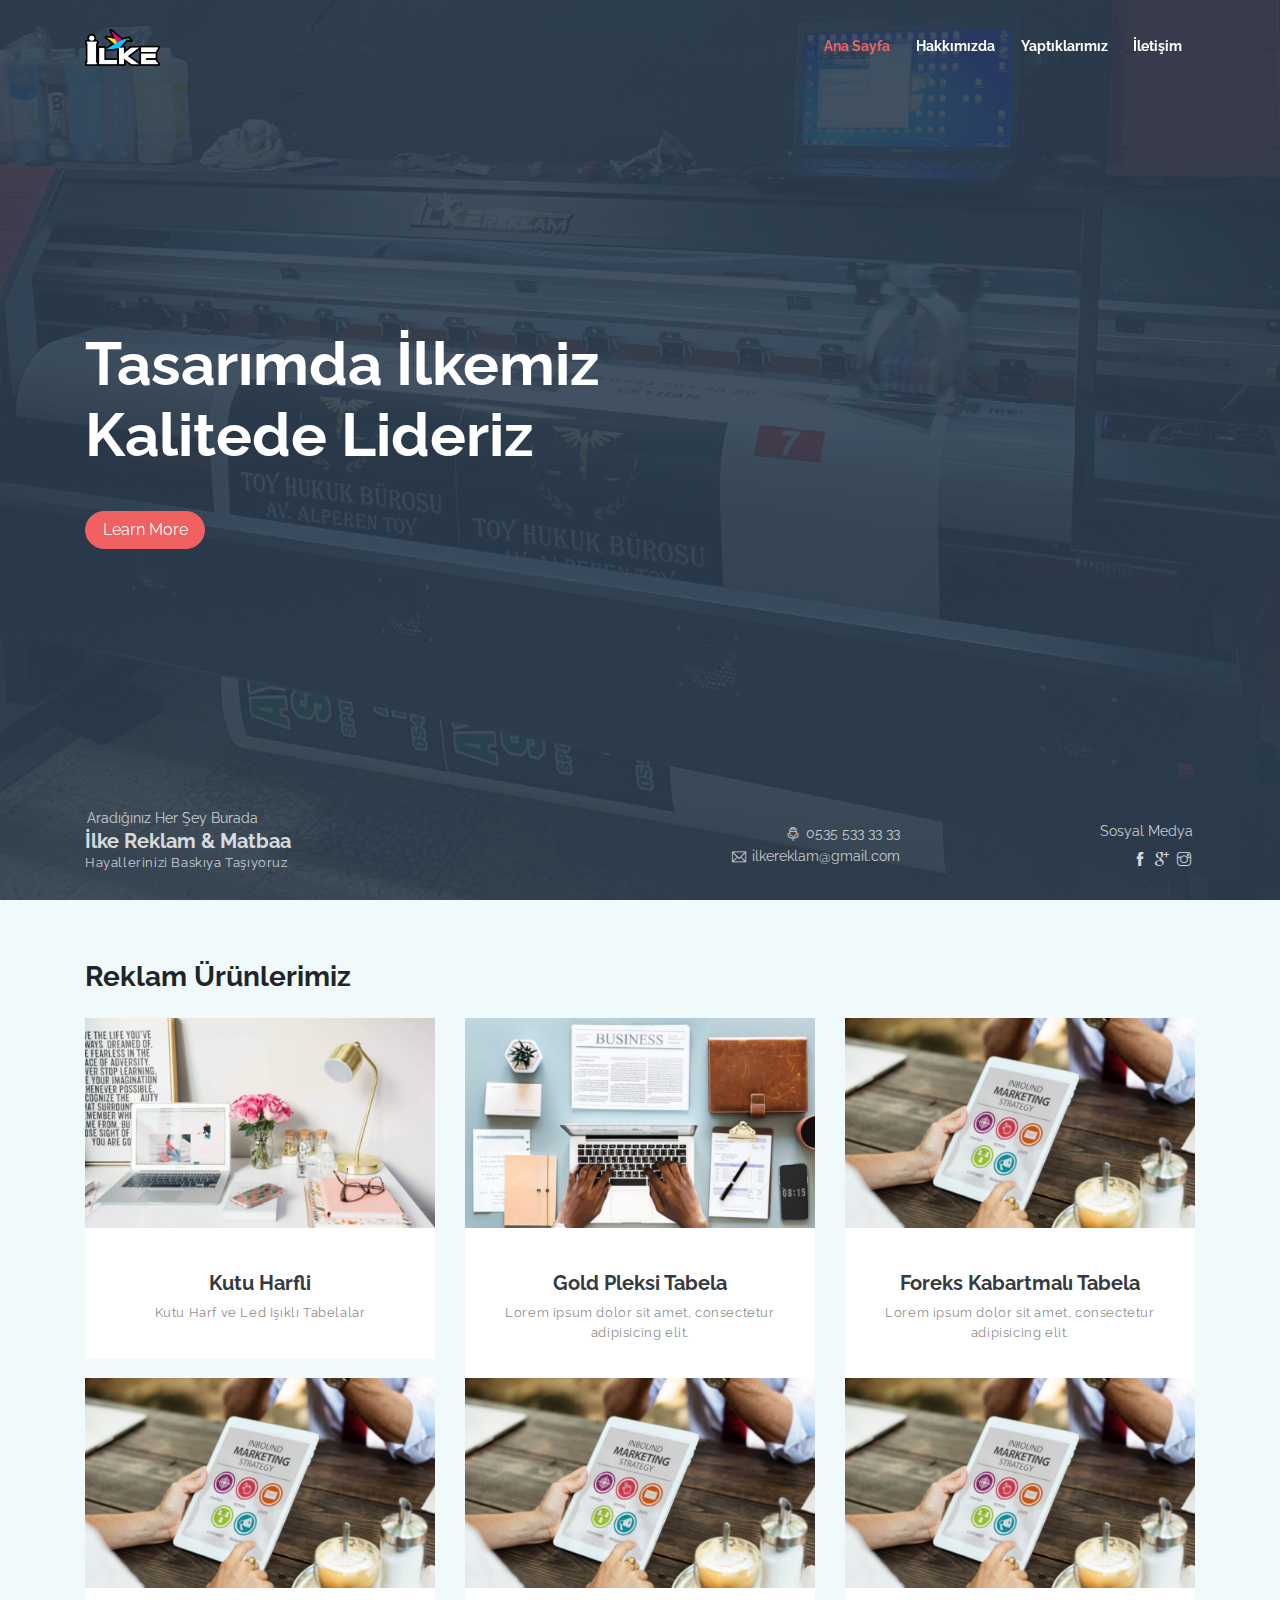
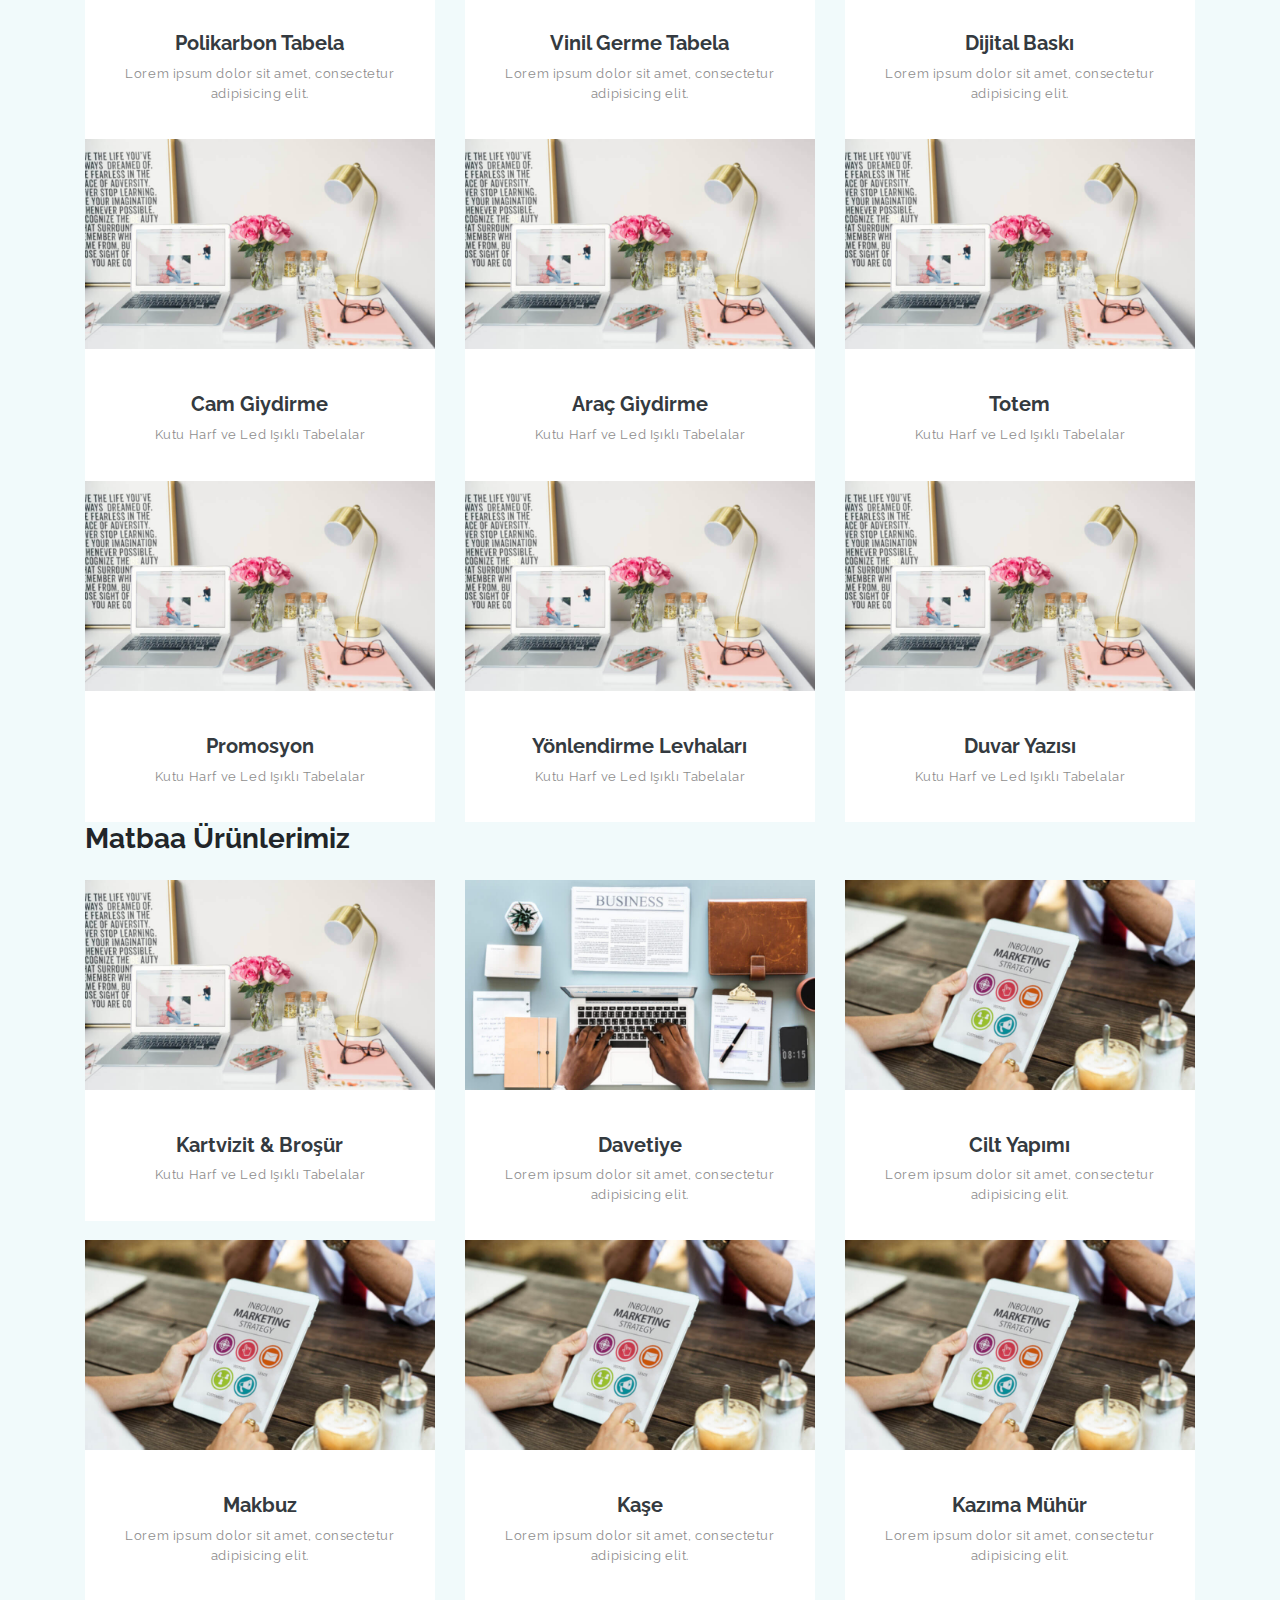
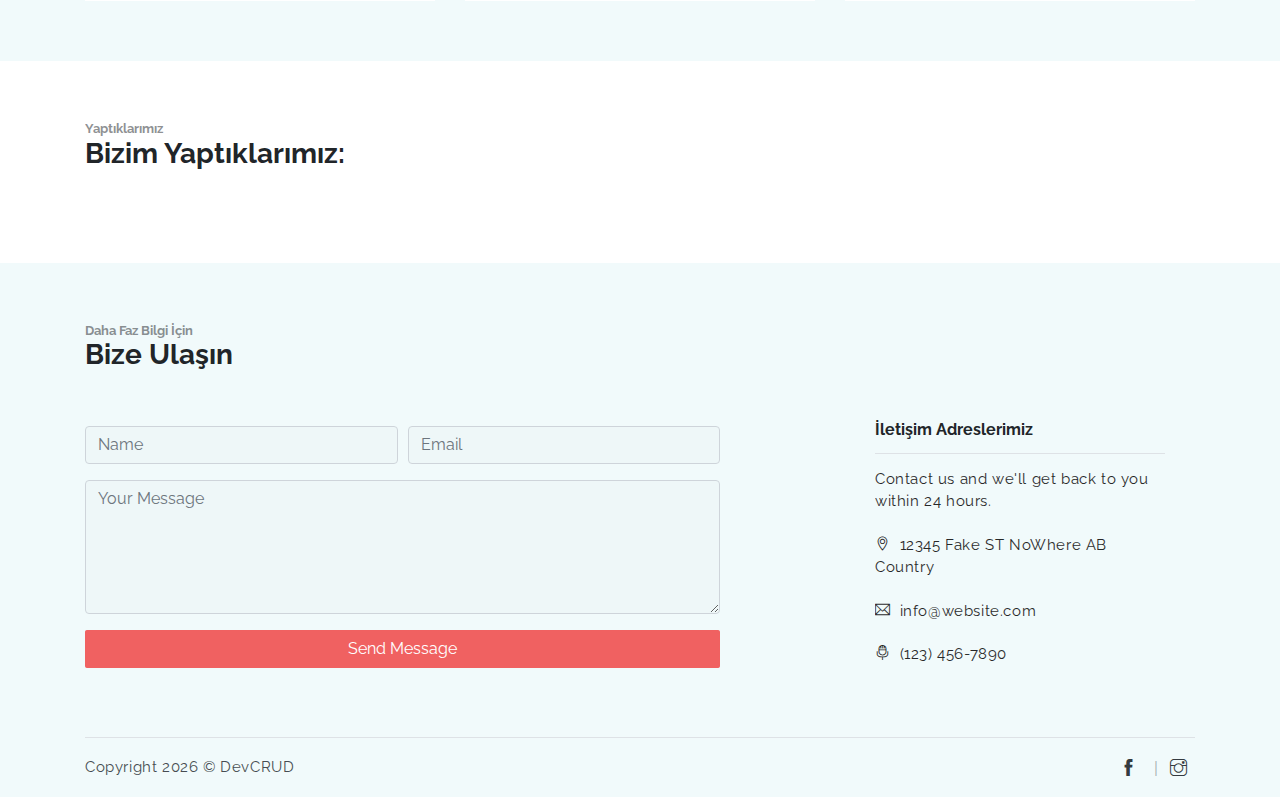
==== commit 9914c843: "Commit mesajınızı buraya yazın" ====
--- a/public_html/index.html
+++ b/public_html/index.html
@@ -30,25 +30,16 @@
             <div class="collapse navbar-collapse" id="navbarSupportedContent">
                 <ul class="navbar-nav ml-auto">
                     <li class="nav-item">
-                        <a class="nav-link" href="#home">Home</a>
+                        <a class="nav-link" href="#home">Ana Sayfa</a>
                     </li>
                     <li class="nav-item">
-                        <a class="nav-link" href="#about">About</a>
+                        <a class="nav-link" href="#about">Hakkımızda</a>
                     </li>
                     <li class="nav-item">
-                        <a class="nav-link" href="#portfolio">Portfolio</a>
+                        <a class="nav-link" href="#portfolio">Yaptıklarımız</a>
                     </li>
                     <li class="nav-item">
-                        <a class="nav-link" href="#testmonial">Testmonial</a>
-                    </li>
-                    <li class="nav-item">
-                        <a class="nav-link" href="#blog">Blog</a>
-                    </li>
-                    <li class="nav-item">
-                        <a class="nav-link" href="#contact">Contact</a>
-                    </li>
-                    <li class="nav-item ml-0 ml-lg-4">
-                        <a class="nav-link btn btn-primary" href="components.html">Components</a>
+                        <a class="nav-link" href="#contact">İletişim</a>
                     </li>
                 </ul>
             </div>
@@ -64,21 +55,9 @@
                 <div class="carousel-inner">
                     <div class="carousel-item active">
                         <div class="carousel-caption d-none d-md-block">
-                            <h1 class="carousel-title">We Make<br> Creative Design</h1>
+                            <h1 class="carousel-title">Tasarımda İlkemiz <br>Kalitede Lideriz</h1>
                             <button class="btn btn-primary btn-rounded">Learn More</button>
                         </div>
-                    </div>
-                    <div class="carousel-item">
-                        <div class="carousel-caption d-none d-md-block">
-                            <h1 class="carousel-title">We Make <br> Responsive Design</h1>
-                            <button class="btn btn-primary btn-rounded">Learn More</button>
-                          </div>
-                    </div>
-                    <div class="carousel-item">
-                        <div class="carousel-caption d-none d-md-block">
-                            <h1 class="carousel-title">We Make <br> Simple Design</h1>
-                            <button class="btn btn-primary btn-rounded">Learn More</button>
-                          </div>
                     </div>
                 </div>
             </div>        
@@ -86,25 +65,22 @@
 
         <div class="infos container mb-4 mb-md-2">
             <div class="title">
-                <h6 class="subtitle font-weight-normal">Are locking for</h6>
-                <h5>Lorem inpsum</h5>
-                <p class="font-small">Lorem ipsum dolor sit amet, consectetur adipisicing elit.</p>
+                <h6 class="subtitle font-weight-normal">Aradığınız Her Şey Burada</h6>
+                <h5>İlke Reklam & Matbaa</h5>
+                <p class="font-small">Hayallerinizi Baskıya Taşıyoruz</p>
             </div>
             <div class="socials text-right">
                 <div class="row justify-content-between">
                     <div class="col">
-                        <a class="d-block subtitle"><i class="ti-microphone pr-2"></i> (123) 456-7890</a>
-                        <a class="d-block subtitle"><i class="ti-email pr-2"></i> info@website.com</a>
+                        <a class="d-block subtitle"><i class="ti-microphone pr-2"></i>0535 533 33 33</a>
+                        <a class="d-block subtitle"><i class="ti-email pr-2"></i>ilkereklam@gmail.com</a>
                     </div>
                     <div class="col">
-                        <h6 class="subtitle font-weight-normal mb-2">Social Media</h6>
+                        <h6 class="subtitle font-weight-normal mb-2">Sosyal Medya</h6>
                         <div class="social-links">
-                            <a href="javascript:void(0)" class="link pr-1"><i class="ti-facebook"></i></a>
-                            <a href="javascript:void(0)" class="link pr-1"><i class="ti-twitter-alt"></i></a>
+                            <a href="https://www.facebook.com" class="link pr-1"><i class="ti-facebook"></i></a>
                             <a href="javascript:void(0)" class="link pr-1"><i class="ti-google"></i></a>
-                            <a href="javascript:void(0)" class="link pr-1"><i class="ti-pinterest-alt"></i></a>
-                            <a href="javascript:void(0)" class="link pr-1"><i class="ti-instagram"></i></a>
-                            <a href="javascript:void(0)" class="link pr-1"><i class="ti-rss"></i></a>
+                            <a href="https://www.instagram.com/ilkereklam_matbaa/" class="link pr-1" target="_blank"><i class="ti-instagram"></i></a>
                         </div>
                     </div>
                 </div>
@@ -112,190 +88,199 @@
         </div>
     </header>
 
-    <section class="section" id="about">
-
-        <div class="container">
-
-            <div class="row align-items-center mr-auto">
-                <div class="col-md-4">
-                    <h6 class="xs-font mb-0">nobis dolorem sapiente evenie.</h6>
-                    <h3 class="section-title">About Us</h3>
-                    <p>Lorem ipsum dolor sit amet, consectetur adipisicing elit. Laborum sunt, unde aperiam aliquid quia repudiandae, ex harum quis amet delectus maxime, tempora possimus aut laboriosam magni corrupti labore. Doloremque, sit?</p>
-
-                    <a href="javascript:void(0)">Read more...</a>
-                </div>
-                <div class="col-sm-6 col-md-4 ml-auto">
-                    <div class="widget">
-                        <div class="icon-wrapper">
-                            <i class="ti-calendar"></i>
-                        </div>
-                        <div class="infos-wrapper">
-                            <h4 class="text-primary">15+</h4>
-                            <p>onsectetur perspiciatis</p>
-                        </div>
-                    </div>
-                    <div class="widget">
-                        <div class="icon-wrapper">
-                            <i class="ti-face-smile"></i>
-                        </div>
-                        <div class="infos-wrapper">
-                            <h4 class="text-primary">125+</h4>
-                            <p>onsectetur perspiciatis</p>
-                        </div>
-                    </div>
-                </div>
-                <div class="col-sm-6 col-md-4">
-                    <div class="widget">
-                        <div class="icon-wrapper">
-                            <i class="ti-star"></i>
-                        </div>
-                        <div class="infos-wrapper">
-                            <h4 class="text-primary">3434+</h4>
-                            <p>onsectetur perspiciatis</p>
-                        </div>
-                    </div>
-                    <div class="widget">
-                        <div class="icon-wrapper">
-                            <i class="ti-user"></i>
-                        </div>
-                        <div class="infos-wrapper">
-                            <h4 class="text-primary">80+</h4>
-                            <p>onsectetur perspiciatis</p>
-                        </div>
-                    </div>
-                </div>
-             </div>
-        </div>
+   
+
+    <section class="section">
+        <div class="container">
+            <h6 class="xs-font mb-0"></h6>
+            <h3 class="section-title mb-4">Reklam Ürünlerimiz</h3>
+
+            <div class="row text-center">
+                <div class="col-lg-4">
+                    <a href="javascript:void(0)" class="card border-0 text-dark">
+                        <img class="card-img-top" src="assets/imgs/img-5.jpg" alt="Download free bootstrap 4 landing page, free boootstrap 4 templates, Download free bootstrap 4.1 landing page, free boootstrap 4.1.1 templates, ollie Landing page">
+                        <span class="card-body">
+                            <h4 class="title mt-4">Kutu Harfli </h4>
+                            <p class="xs-font">Kutu Harf ve Led Işıklı Tabelalar</p>
+                        </span>
+                    </a>
+                </div>
+                <div class="col-lg-4">
+                    <a href="javascript:void(0)" class="card border-0 text-dark">
+                        <img class="card-img-top" src="assets/imgs/img-6.jpg" alt="Download free bootstrap 4 landing page, free boootstrap 4 templates, Download free bootstrap 4.1 landing page, free boootstrap 4.1.1 templates, ollie Landing page">
+                        <span class="card-body">
+                            <h4 class="title mt-4">Gold Pleksi Tabela</h4>
+                            <p class="xs-font">Lorem ipsum dolor sit amet, consectetur adipisicing elit.</p>
+                        </span>
+                    </a>
+                </div>
+                <div class="col-lg-4">
+                    <a href="javascript:void(0)" class="card border-0 text-dark">
+                        <img class="card-img-top" src="assets/imgs/img-7.jpg" alt="Download free bootstrap 4 landing page, free boootstrap 4 templates, Download free bootstrap 4.1 landing page, free boootstrap 4.1.1 templates, ollie Landing page">
+                        <span class="card-body">
+                            <h4 class="title mt-4">Foreks Kabartmalı Tabela</h4>
+                            <p class="xs-font">Lorem ipsum dolor sit amet, consectetur adipisicing elit.</p>
+                        </span>
+                    </a>
+                </div>
+                <div class="col-lg-4">
+                    <a href="javascript:void(0)" class="card border-0 text-dark">
+                        <img class="card-img-top" src="assets/imgs/img-7.jpg" alt="Download free bootstrap 4 landing page, free boootstrap 4 templates, Download free bootstrap 4.1 landing page, free boootstrap 4.1.1 templates, ollie Landing page">
+                        <span class="card-body">
+                            <h4 class="title mt-4">Polikarbon Tabela</h4>
+                            <p class="xs-font">Lorem ipsum dolor sit amet, consectetur adipisicing elit.</p>
+                        </span>
+                    </a>
+                </div>
+                <div class="col-lg-4">
+                    <a href="javascript:void(0)" class="card border-0 text-dark">
+                        <img class="card-img-top" src="assets/imgs/img-7.jpg" alt="Download free bootstrap 4 landing page, free boootstrap 4 templates, Download free bootstrap 4.1 landing page, free boootstrap 4.1.1 templates, ollie Landing page">
+                        <span class="card-body">
+                            <h4 class="title mt-4">Vinil Germe Tabela</h4>
+                            <p class="xs-font">Lorem ipsum dolor sit amet, consectetur adipisicing elit.</p>
+                        </span>
+                    </a>
+                </div>
+                <div class="col-lg-4">
+                    <a href="javascript:void(0)" class="card border-0 text-dark">
+                        <img class="card-img-top" src="assets/imgs/img-7.jpg" alt="Download free bootstrap 4 landing page, free boootstrap 4 templates, Download free bootstrap 4.1 landing page, free boootstrap 4.1.1 templates, ollie Landing page">
+                        <span class="card-body">
+                            <h4 class="title mt-4">Dijital Baskı</h4>
+                            <p class="xs-font">Lorem ipsum dolor sit amet, consectetur adipisicing elit.</p>
+                        </span>
+                    </a>
+                </div>
+                <div class="col-lg-4">
+                    <a href="javascript:void(0)" class="card border-0 text-dark">
+                        <img class="card-img-top" src="assets/imgs/img-5.jpg" alt="Download free bootstrap 4 landing page, free boootstrap 4 templates, Download free bootstrap 4.1 landing page, free boootstrap 4.1.1 templates, ollie Landing page">
+                        <span class="card-body">
+                            <h4 class="title mt-4">Cam Giydirme </h4>
+                            <p class="xs-font">Kutu Harf ve Led Işıklı Tabelalar</p>
+                        </span>
+                    </a>
+                </div>
+                <div class="col-lg-4">
+                    <a href="javascript:void(0)" class="card border-0 text-dark">
+                        <img class="card-img-top" src="assets/imgs/img-5.jpg" alt="Download free bootstrap 4 landing page, free boootstrap 4 templates, Download free bootstrap 4.1 landing page, free boootstrap 4.1.1 templates, ollie Landing page">
+                        <span class="card-body">
+                            <h4 class="title mt-4">Araç Giydirme </h4>
+                            <p class="xs-font">Kutu Harf ve Led Işıklı Tabelalar</p>
+                        </span>
+                    </a>
+                </div>
+                <div class="col-lg-4">
+                    <a href="javascript:void(0)" class="card border-0 text-dark">
+                        <img class="card-img-top" src="assets/imgs/img-5.jpg" alt="Download free bootstrap 4 landing page, free boootstrap 4 templates, Download free bootstrap 4.1 landing page, free boootstrap 4.1.1 templates, ollie Landing page">
+                        <span class="card-body">
+                            <h4 class="title mt-4">Totem </h4>
+                            <p class="xs-font">Kutu Harf ve Led Işıklı Tabelalar</p>
+                        </span>
+                    </a>
+                </div>
+                <div class="col-lg-4">
+                    <a href="javascript:void(0)" class="card border-0 text-dark">
+                        <img class="card-img-top" src="assets/imgs/img-5.jpg" alt="Download free bootstrap 4 landing page, free boootstrap 4 templates, Download free bootstrap 4.1 landing page, free boootstrap 4.1.1 templates, ollie Landing page">
+                        <span class="card-body">
+                            <h4 class="title mt-4">Promosyon </h4>
+                            <p class="xs-font">Kutu Harf ve Led Işıklı Tabelalar</p>
+                        </span>
+                    </a>
+                </div>
+                <div class="col-lg-4">
+                    <a href="javascript:void(0)" class="card border-0 text-dark">
+                        <img class="card-img-top" src="assets/imgs/img-5.jpg" alt="Download free bootstrap 4 landing page, free boootstrap 4 templates, Download free bootstrap 4.1 landing page, free boootstrap 4.1.1 templates, ollie Landing page">
+                        <span class="card-body">
+                            <h4 class="title mt-4">Yönlendirme Levhaları </h4>
+                            <p class="xs-font">Kutu Harf ve Led Işıklı Tabelalar</p>
+                        </span>
+                    </a>
+                </div>
+                <div class="col-lg-4">
+                    <a href="javascript:void(0)" class="card border-0 text-dark">
+                        <img class="card-img-top" src="assets/imgs/img-5.jpg" alt="Download free bootstrap 4 landing page, free boootstrap 4 templates, Download free bootstrap 4.1 landing page, free boootstrap 4.1.1 templates, ollie Landing page">
+                        <span class="card-body">
+                            <h4 class="title mt-4">Duvar Yazısı </h4>
+                            <p class="xs-font">Kutu Harf ve Led Işıklı Tabelalar</p>
+                        </span>
+                    </a>
+                </div>
+            </div>
+        </div>
+
+
+        <div class="container">
+            <h6 class="xs-font mb-0"></h6>
+            <h3 class="section-title mb-4">Matbaa Ürünlerimiz</h3>
+            <div class="row text-center">
+                <div class="col-lg-4">
+                    <a href="javascript:void(0)" class="card border-0 text-dark">
+                        <img class="card-img-top" src="assets/imgs/img-5.jpg" alt="Download free bootstrap 4 landing page, free boootstrap 4 templates, Download free bootstrap 4.1 landing page, free boootstrap 4.1.1 templates, ollie Landing page">
+                        <span class="card-body">
+                            <h4 class="title mt-4">Kartvizit & Broşür </h4>
+                            <p class="xs-font">Kutu Harf ve Led Işıklı Tabelalar</p>
+                        </span>
+                    </a>
+                </div>
+                <div class="col-lg-4">
+                    <a href="javascript:void(0)" class="card border-0 text-dark">
+                        <img class="card-img-top" src="assets/imgs/img-6.jpg" alt="Download free bootstrap 4 landing page, free boootstrap 4 templates, Download free bootstrap 4.1 landing page, free boootstrap 4.1.1 templates, ollie Landing page">
+                        <span class="card-body">
+                            <h4 class="title mt-4">Davetiye</h4>
+                            <p class="xs-font">Lorem ipsum dolor sit amet, consectetur adipisicing elit.</p>
+                        </span>
+                    </a>
+                </div>
+                <div class="col-lg-4">
+                    <a href="javascript:void(0)" class="card border-0 text-dark">
+                        <img class="card-img-top" src="assets/imgs/img-7.jpg" alt="Download free bootstrap 4 landing page, free boootstrap 4 templates, Download free bootstrap 4.1 landing page, free boootstrap 4.1.1 templates, ollie Landing page">
+                        <span class="card-body">
+                            <h4 class="title mt-4">Cilt Yapımı</h4>
+                            <p class="xs-font">Lorem ipsum dolor sit amet, consectetur adipisicing elit.</p>
+                        </span>
+                    </a>
+                </div>
+                <div class="col-lg-4">
+                    <a href="javascript:void(0)" class="card border-0 text-dark">
+                        <img class="card-img-top" src="assets/imgs/img-7.jpg" alt="Download free bootstrap 4 landing page, free boootstrap 4 templates, Download free bootstrap 4.1 landing page, free boootstrap 4.1.1 templates, ollie Landing page">
+                        <span class="card-body">
+                            <h4 class="title mt-4">Makbuz</h4>
+                            <p class="xs-font">Lorem ipsum dolor sit amet, consectetur adipisicing elit.</p>
+                        </span>
+                    </a>
+                </div>
+                <div class="col-lg-4">
+                    <a href="javascript:void(0)" class="card border-0 text-dark">
+                        <img class="card-img-top" src="assets/imgs/img-7.jpg" alt="Download free bootstrap 4 landing page, free boootstrap 4 templates, Download free bootstrap 4.1 landing page, free boootstrap 4.1.1 templates, ollie Landing page">
+                        <span class="card-body">
+                            <h4 class="title mt-4">Kaşe</h4>
+                            <p class="xs-font">Lorem ipsum dolor sit amet, consectetur adipisicing elit.</p>
+                        </span>
+                    </a>
+                </div>
+                <div class="col-lg-4">
+                    <a href="javascript:void(0)" class="card border-0 text-dark">
+                        <img class="card-img-top" src="assets/imgs/img-7.jpg" alt="Download free bootstrap 4 landing page, free boootstrap 4 templates, Download free bootstrap 4.1 landing page, free boootstrap 4.1.1 templates, ollie Landing page">
+                        <span class="card-body">
+                            <h4 class="title mt-4">Kazıma Mühür</h4>
+                            <p class="xs-font">Lorem ipsum dolor sit amet, consectetur adipisicing elit.</p>
+                        </span>
+                    </a>
+                </div>
+
+            </div>
+
+        </div>   
     </section>
 
-    <section class="section">
-        <div class="container">
-            <h6 class="xs-font mb-0"></h6>
-            <h3 class="section-title mb-4">Ürünlerimiz</h3>
-
-            <div class="row text-center">
-                <div class="col-lg-4">
-                    <a href="javascript:void(0)" class="card border-0 text-dark">
-                        <img class="card-img-top" src="assets/imgs/img-5.jpg" alt="Download free bootstrap 4 landing page, free boootstrap 4 templates, Download free bootstrap 4.1 landing page, free boootstrap 4.1.1 templates, ollie Landing page">
-                        <span class="card-body">
-                            <h4 class="title mt-4">Kutu Harfli </h4>
-                            <p class="xs-font">Kutu Harf ve Led Işıklı Tabelalar</p>
-                        </span>
-                    </a>
-                </div>
-                <div class="col-lg-4">
-                    <a href="javascript:void(0)" class="card border-0 text-dark">
-                        <img class="card-img-top" src="assets/imgs/img-6.jpg" alt="Download free bootstrap 4 landing page, free boootstrap 4 templates, Download free bootstrap 4.1 landing page, free boootstrap 4.1.1 templates, ollie Landing page">
-                        <span class="card-body">
-                            <h4 class="title mt-4">Gold Pleksi Tabela</h4>
-                            <p class="xs-font">Lorem ipsum dolor sit amet, consectetur adipisicing elit.</p>
-                        </span>
-                    </a>
-                </div>
-                <div class="col-lg-4">
-                    <a href="javascript:void(0)" class="card border-0 text-dark">
-                        <img class="card-img-top" src="assets/imgs/img-7.jpg" alt="Download free bootstrap 4 landing page, free boootstrap 4 templates, Download free bootstrap 4.1 landing page, free boootstrap 4.1.1 templates, ollie Landing page">
-                        <span class="card-body">
-                            <h4 class="title mt-4">Foreks Kabartmalı Tabela</h4>
-                            <p class="xs-font">Lorem ipsum dolor sit amet, consectetur adipisicing elit.</p>
-                        </span>
-                    </a>
-                </div>
-                <div class="col-lg-4">
-                    <a href="javascript:void(0)" class="card border-0 text-dark">
-                        <img class="card-img-top" src="assets/imgs/img-7.jpg" alt="Download free bootstrap 4 landing page, free boootstrap 4 templates, Download free bootstrap 4.1 landing page, free boootstrap 4.1.1 templates, ollie Landing page">
-                        <span class="card-body">
-                            <h4 class="title mt-4">Polikarbon Tabela</h4>
-                            <p class="xs-font">Lorem ipsum dolor sit amet, consectetur adipisicing elit.</p>
-                        </span>
-                    </a>
-                </div>
-                <div class="col-lg-4">
-                    <a href="javascript:void(0)" class="card border-0 text-dark">
-                        <img class="card-img-top" src="assets/imgs/img-7.jpg" alt="Download free bootstrap 4 landing page, free boootstrap 4 templates, Download free bootstrap 4.1 landing page, free boootstrap 4.1.1 templates, ollie Landing page">
-                        <span class="card-body">
-                            <h4 class="title mt-4">Vinil Germe Tabela</h4>
-                            <p class="xs-font">Lorem ipsum dolor sit amet, consectetur adipisicing elit.</p>
-                        </span>
-                    </a>
-                </div>
-                <div class="col-lg-4">
-                    <a href="javascript:void(0)" class="card border-0 text-dark">
-                        <img class="card-img-top" src="assets/imgs/img-7.jpg" alt="Download free bootstrap 4 landing page, free boootstrap 4 templates, Download free bootstrap 4.1 landing page, free boootstrap 4.1.1 templates, ollie Landing page">
-                        <span class="card-body">
-                            <h4 class="title mt-4">Dijital Baskı</h4>
-                            <p class="xs-font">Lorem ipsum dolor sit amet, consectetur adipisicing elit.</p>
-                        </span>
-                    </a>
-                </div>
-                <div class="col-lg-4">
-                    <a href="javascript:void(0)" class="card border-0 text-dark">
-                        <img class="card-img-top" src="assets/imgs/img-5.jpg" alt="Download free bootstrap 4 landing page, free boootstrap 4 templates, Download free bootstrap 4.1 landing page, free boootstrap 4.1.1 templates, ollie Landing page">
-                        <span class="card-body">
-                            <h4 class="title mt-4">Cam Giydirme </h4>
-                            <p class="xs-font">Kutu Harf ve Led Işıklı Tabelalar</p>
-                        </span>
-                    </a>
-                </div>
-                <div class="col-lg-4">
-                    <a href="javascript:void(0)" class="card border-0 text-dark">
-                        <img class="card-img-top" src="assets/imgs/img-5.jpg" alt="Download free bootstrap 4 landing page, free boootstrap 4 templates, Download free bootstrap 4.1 landing page, free boootstrap 4.1.1 templates, ollie Landing page">
-                        <span class="card-body">
-                            <h4 class="title mt-4">Araç Giydirme </h4>
-                            <p class="xs-font">Kutu Harf ve Led Işıklı Tabelalar</p>
-                        </span>
-                    </a>
-                </div>
-                <div class="col-lg-4">
-                    <a href="javascript:void(0)" class="card border-0 text-dark">
-                        <img class="card-img-top" src="assets/imgs/img-5.jpg" alt="Download free bootstrap 4 landing page, free boootstrap 4 templates, Download free bootstrap 4.1 landing page, free boootstrap 4.1.1 templates, ollie Landing page">
-                        <span class="card-body">
-                            <h4 class="title mt-4">Totem </h4>
-                            <p class="xs-font">Kutu Harf ve Led Işıklı Tabelalar</p>
-                        </span>
-                    </a>
-                </div>
-                <div class="col-lg-4">
-                    <a href="javascript:void(0)" class="card border-0 text-dark">
-                        <img class="card-img-top" src="assets/imgs/img-5.jpg" alt="Download free bootstrap 4 landing page, free boootstrap 4 templates, Download free bootstrap 4.1 landing page, free boootstrap 4.1.1 templates, ollie Landing page">
-                        <span class="card-body">
-                            <h4 class="title mt-4">Promosyon </h4>
-                            <p class="xs-font">Kutu Harf ve Led Işıklı Tabelalar</p>
-                        </span>
-                    </a>
-                </div>
-                <div class="col-lg-4">
-                    <a href="javascript:void(0)" class="card border-0 text-dark">
-                        <img class="card-img-top" src="assets/imgs/img-5.jpg" alt="Download free bootstrap 4 landing page, free boootstrap 4 templates, Download free bootstrap 4.1 landing page, free boootstrap 4.1.1 templates, ollie Landing page">
-                        <span class="card-body">
-                            <h4 class="title mt-4">Yönlendirme Levhaları </h4>
-                            <p class="xs-font">Kutu Harf ve Led Işıklı Tabelalar</p>
-                        </span>
-                    </a>
-                </div>
-                <div class="col-lg-4">
-                    <a href="javascript:void(0)" class="card border-0 text-dark">
-                        <img class="card-img-top" src="assets/imgs/img-5.jpg" alt="Download free bootstrap 4 landing page, free boootstrap 4 templates, Download free bootstrap 4.1 landing page, free boootstrap 4.1.1 templates, ollie Landing page">
-                        <span class="card-body">
-                            <h4 class="title mt-4">Duvar Yazısı </h4>
-                            <p class="xs-font">Kutu Harf ve Led Işıklı Tabelalar</p>
-                        </span>
-                    </a>
-                </div>
-
-            </div>
-        </div>
-    </section>
-
     <section class="section" id="portfolio">
         <div class="container">
-            <h6 class="xs-font mb-0">Yaptığımız İşlerin </h6>
+            <h6 class="xs-font mb-0">Yaptıklarımız</h6>
             <h3 class="section-title pb-4">Bizim Yaptıklarımız:</h3>
         </div>
 
         <div id="owl-portfolio" class="owl-carousel owl-theme mt-4">
             <a href="javascript:void(0)" class="item expertises-item">
-                <img src="assets/imgs/img-1.jpg"alt="Download free bootstrap 4 landing page, free boootstrap 4 templates, Download free bootstrap 4.1 landing page, free boootstrap 4.1.1 templates, ollie Landing page" class="box-shadow">
+                <img src="assets/imgs/img-1.jpg" alt="Download free bootstrap 4 landing page, free boootstrap 4 templates, Download free bootstrap 4.1 landing page, free boootstrap 4.1.1 templates, ollie Landing page" class="box-shadow">
                 <h6 class="mt-3 mb-2">Fuga asperiores</h6>
                 <p class="xs-font">Lorem ipsum dolor sit amet, consectetur adipisicing elit.</p>
             </a> 
@@ -327,47 +312,10 @@
         </div>
     </section>
 
-
-   
-
-    <section class="section bg-overlay">
-
-        <div class="container">
-            <div class="infos mb-4 mb-md-2">
-            <div class="title">
-                <h6 class="subtitle font-weight-normal">Are locking for</h6>
-                <h5>Lorem inpsum</h5>
-                <p class="font-small">Lorem ipsum dolor sit amet, consectetur adipisicing elit.</p>
-            </div>
-            <div class="socials">
-                <div class="row justify-content-between">
-                    <div class="col">
-                        <a class="d-block subtitle"><i class="ti-microphone"></i> (123) 456-7890</a>
-                        <a class="d-block subtitle"><i class="ti-email"></i> info@website.com</a>
-                    </div>
-                    <div class="col">
-                        <h6 class="subtitle font-weight-normal mb-1">Social Media</h6>
-                        <div class="social-links">
-                            <a href="javascript:void(0)" class="link pr-1"><i class="ti-facebook"></i></a>
-                            <a href="javascript:void(0)" class="link pr-1"><i class="ti-twitter-alt"></i></a>
-                            <a href="javascript:void(0)" class="link pr-1"><i class="ti-google"></i></a>
-                            <a href="javascript:void(0)" class="link pr-1"><i class="ti-pinterest-alt"></i></a>
-                            <a href="javascript:void(0)" class="link pr-1"><i class="ti-instagram"></i></a>
-                            <a href="javascript:void(0)" class="link pr-1"><i class="ti-rss"></i></a>
-                        </div>
-                    </div>
-                </div>
-            </div>
-        </div> 
-        </div>
-    </section>
-
-
-
     <section id="contact" class="section pb-0">
 
         <div class="container">
-            <h6 class="xs-font mb-0">Daha Ayrıntılı Bilgi İçin</h6>
+            <h6 class="xs-font mb-0">Daha Faz Bilgi İçin</h6>
             <h3 class="section-title mb-5">Bize Ulaşın</h3>
 
             <div class="row align-items-center justify-content-between">
@@ -414,9 +362,8 @@
                     <div class="col-md-6 text-center text-md-right">
                         <div class="social-links">
                             <a href="javascript:void(0)" class="link"><i class="ti-facebook"></i></a>
-                            <a href="javascript:void(0)" class="link"><i class="ti-google"></i></a>
-                            <a href="javascript:void(0)" class="link"><i class="ti-instagram"></i></a>
-                            <a href="javascript:void(0)" class="link"><i class="ti-rss"></i></a>
+                            <a href="https://www.instagram.com/ilkereklam_matbaa/" class="link"><i class="ti-instagram"></i></a>
+
                         </div>
                     </div>
                 </div> 
--- a/public_html/assets/css/ollie.css
+++ b/public_html/assets/css/ollie.css
@@ -11555,12 +11555,12 @@
   position: relative;
   height: 100vh;
   min-height: 600px;
-  background-image: url(../imgs/baskı2.jpg);
+  background-image: url(../imgs/baski2.jpg); 
   background-size: cover;
   background-position: center;
   display: -webkit-box;
   display: -ms-flexbox;
-  display: -webkit-flex;
+  display: -webkit-flex; 
   display: flex;
   -webkit-box-orient: vertical;
   -webkit-box-direction: normal;
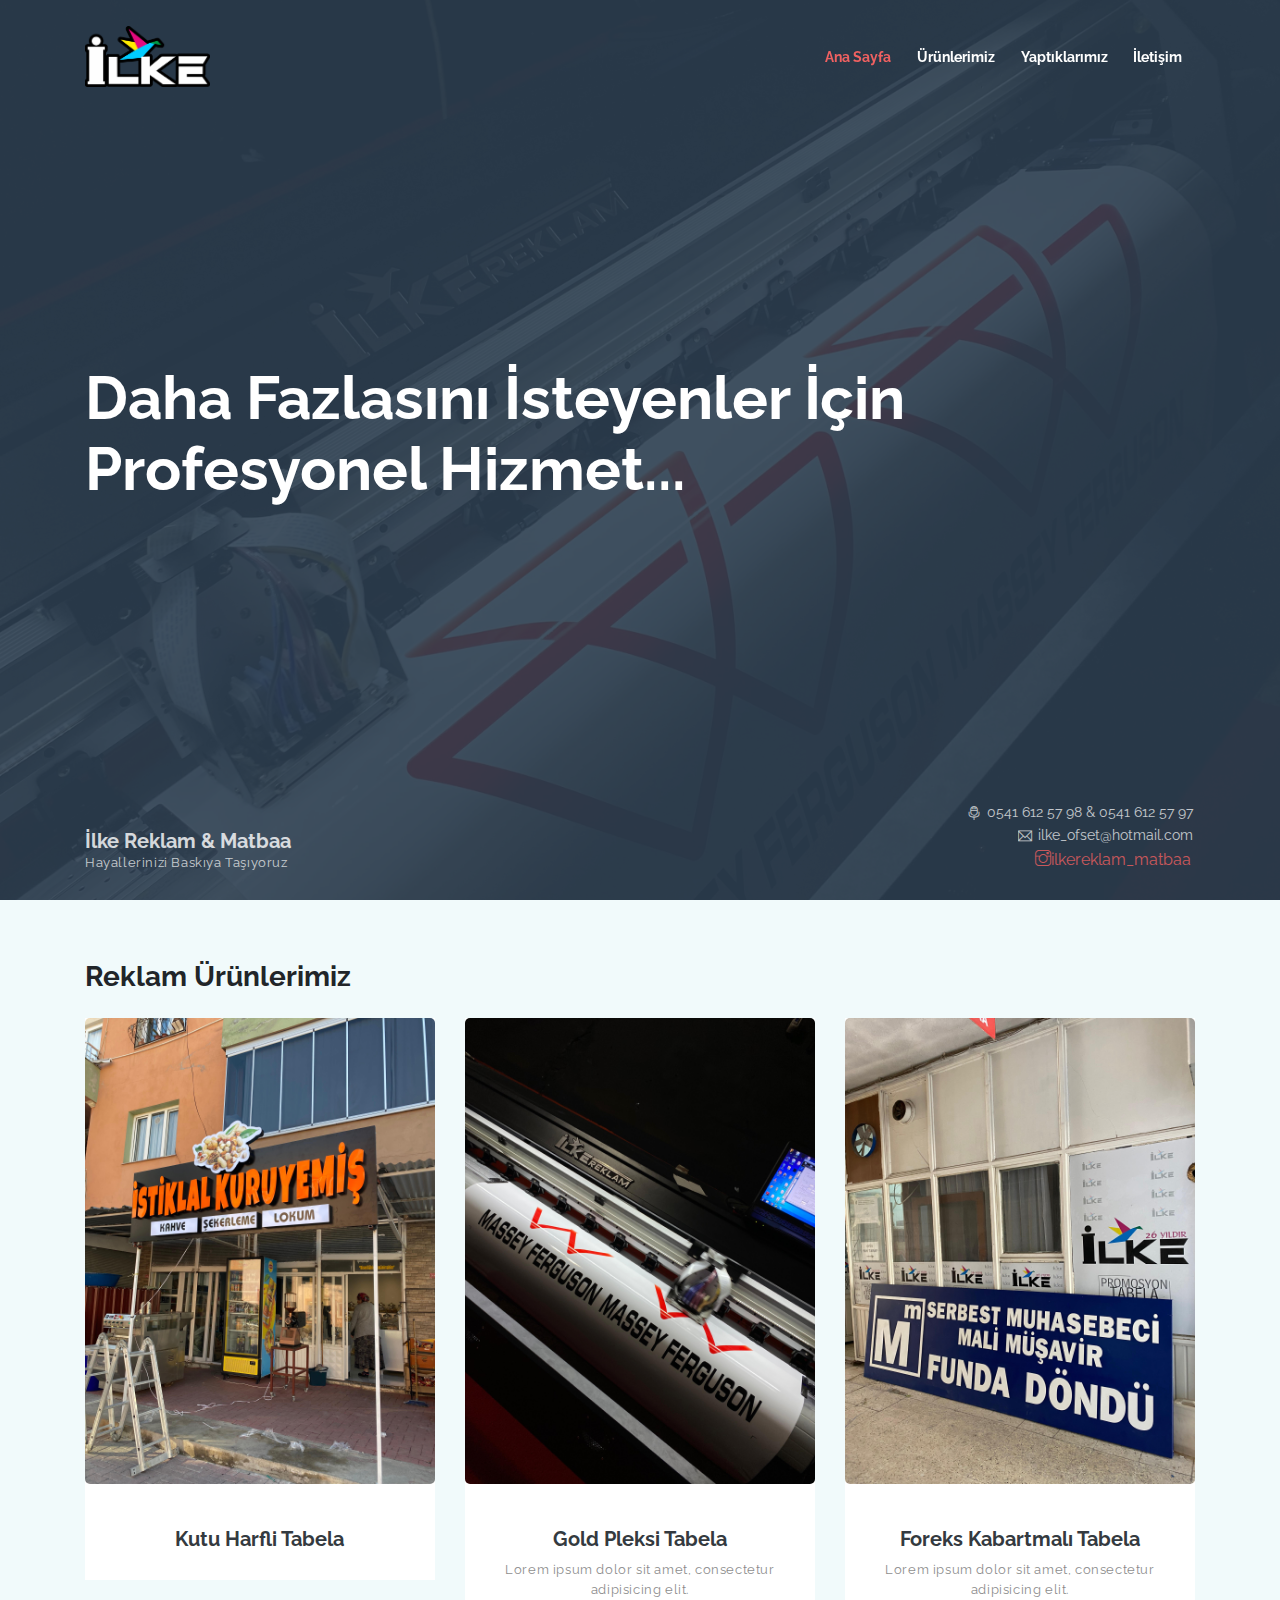
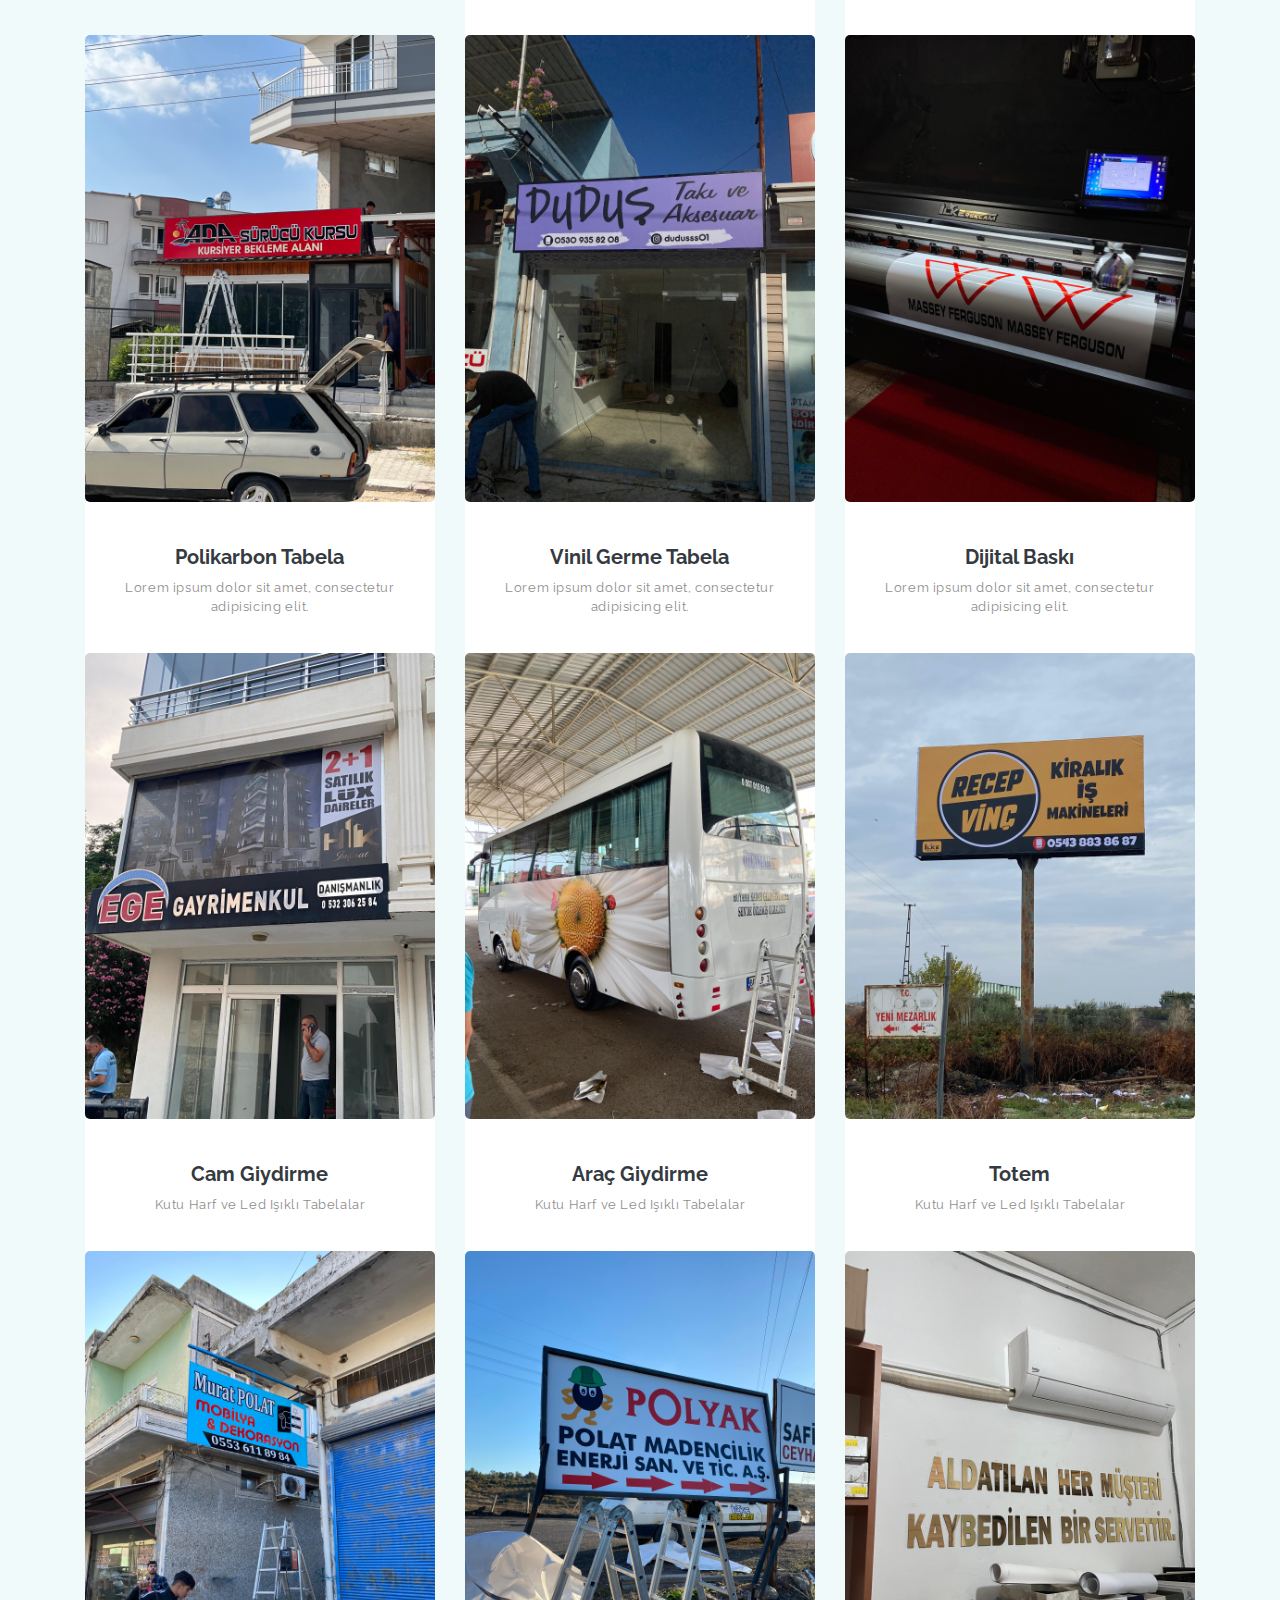
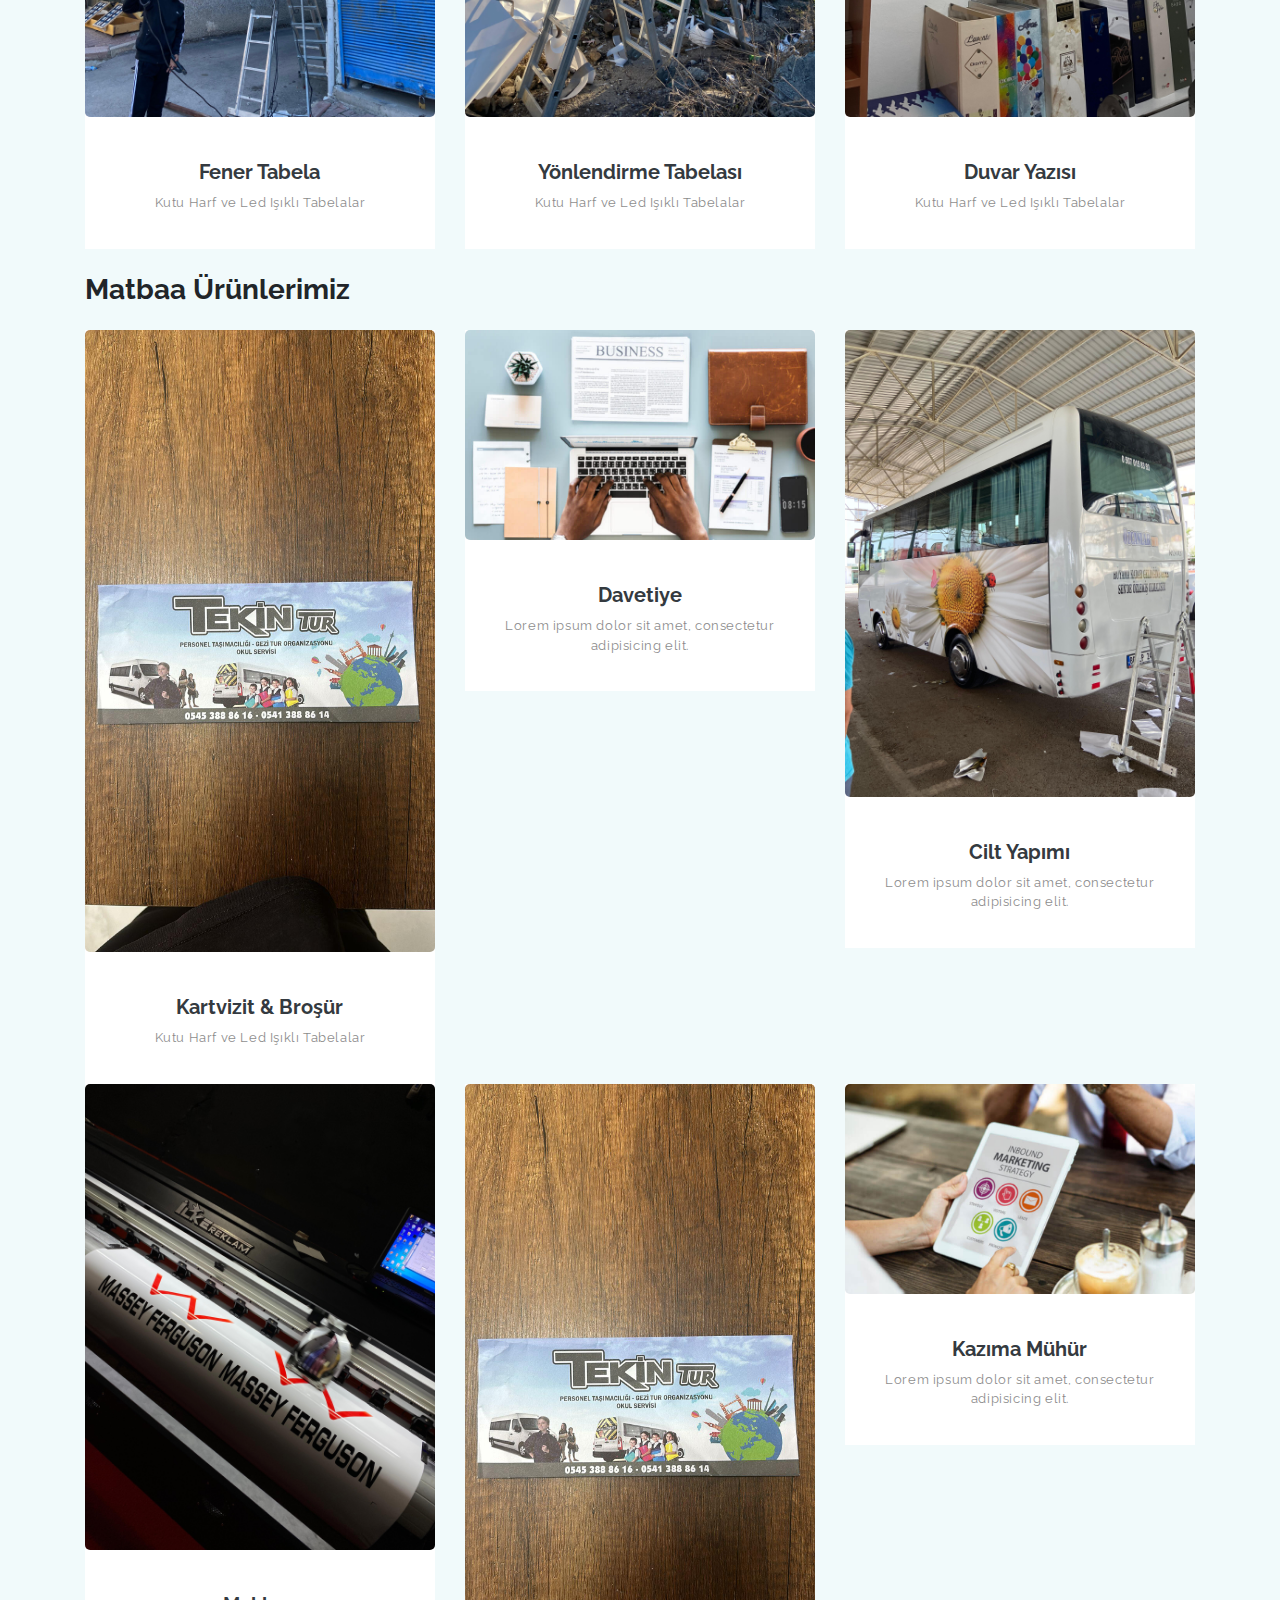
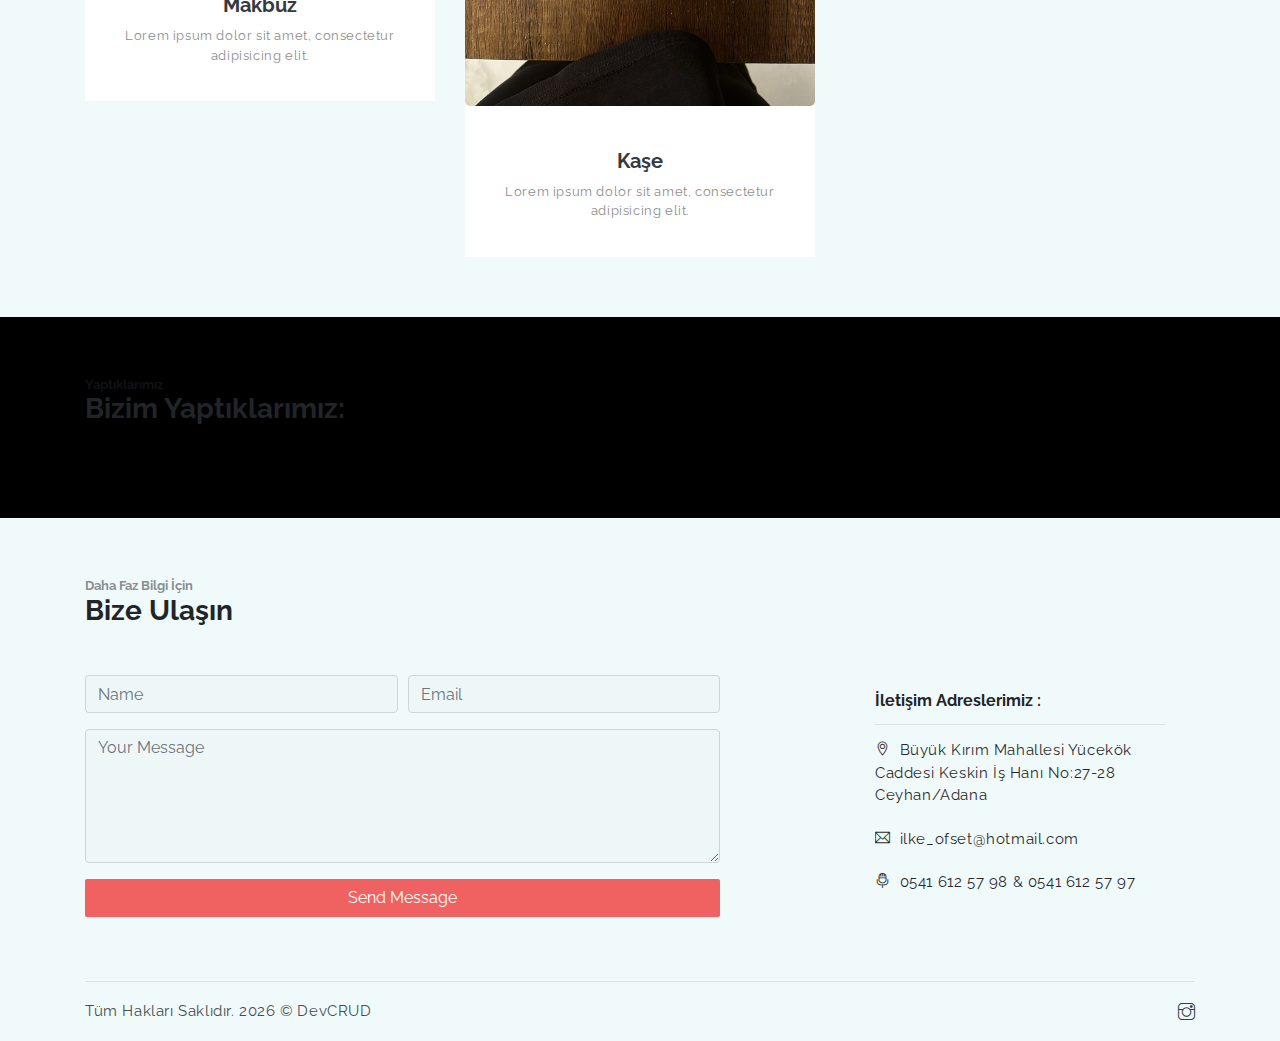
==== commit e6474765: "ürünlerimiz yapıldı" ====
--- a/public_html/index.html
+++ b/public_html/index.html
@@ -32,8 +32,8 @@
                     <li class="nav-item">
                         <a class="nav-link" href="#home">Ana Sayfa</a>
                     </li>
-                    <li class="nav-item">
-                        <a class="nav-link" href="#about">Hakkımızda</a>
+                    <li class="nav-item">   
+                        <a class="nav-link" href="#products">Ürünlerimiz</a>
                     </li>
                     <li class="nav-item">
                         <a class="nav-link" href="#portfolio">Yaptıklarımız</a>
@@ -55,8 +55,8 @@
                 <div class="carousel-inner">
                     <div class="carousel-item active">
                         <div class="carousel-caption d-none d-md-block">
-                            <h1 class="carousel-title">Tasarımda İlkemiz <br>Kalitede Lideriz</h1>
-                            <button class="btn btn-primary btn-rounded">Learn More</button>
+                            <h1 class="carousel-title">Daha Fazlasını İsteyenler İçin  <br>Profesyonel Hizmet...</h1>
+                          
                         </div>
                     </div>
                 </div>
@@ -65,32 +65,26 @@
 
         <div class="infos container mb-4 mb-md-2">
             <div class="title">
-                <h6 class="subtitle font-weight-normal">Aradığınız Her Şey Burada</h6>
+                <h6 class="subtitle font-weight-normal"></h6>
                 <h5>İlke Reklam & Matbaa</h5>
                 <p class="font-small">Hayallerinizi Baskıya Taşıyoruz</p>
             </div>
             <div class="socials text-right">
                 <div class="row justify-content-between">
                     <div class="col">
-                        <a class="d-block subtitle"><i class="ti-microphone pr-2"></i>0535 533 33 33</a>
-                        <a class="d-block subtitle"><i class="ti-email pr-2"></i>ilkereklam@gmail.com</a>
+                        <a class="d-block subtitle"><i class="ti-microphone pr-2"></i>0541 612 57 98 & 0541 612 57 97</a>
+                        <a class="d-block subtitle"><i class="ti-email pr-2"></i>ilke_ofset@hotmail.com</a>
+                        <a href="https://www.instagram.com/ilkereklam_matbaa/" class="link pr-1" target="_blank"><i class="ti-instagram"></i>ilkereklam_matbaa</a> 
+
                     </div>
-                    <div class="col">
-                        <h6 class="subtitle font-weight-normal mb-2">Sosyal Medya</h6>
-                        <div class="social-links">
-                            <a href="https://www.facebook.com" class="link pr-1"><i class="ti-facebook"></i></a>
-                            <a href="javascript:void(0)" class="link pr-1"><i class="ti-google"></i></a>
-                            <a href="https://www.instagram.com/ilkereklam_matbaa/" class="link pr-1" target="_blank"><i class="ti-instagram"></i></a>
-                        </div>
-                    </div>
+                   
                 </div>
             </div>
         </div>
     </header>
 
-   
-
-    <section class="section">
+
+    <section class="section" id = "products">
         <div class="container">
             <h6 class="xs-font mb-0"></h6>
             <h3 class="section-title mb-4">Reklam Ürünlerimiz</h3>
@@ -98,16 +92,16 @@
             <div class="row text-center">
                 <div class="col-lg-4">
                     <a href="javascript:void(0)" class="card border-0 text-dark">
-                        <img class="card-img-top" src="assets/imgs/img-5.jpg" alt="Download free bootstrap 4 landing page, free boootstrap 4 templates, Download free bootstrap 4.1 landing page, free boootstrap 4.1.1 templates, ollie Landing page">
-                        <span class="card-body">
-                            <h4 class="title mt-4">Kutu Harfli </h4>
-                            <p class="xs-font">Kutu Harf ve Led Işıklı Tabelalar</p>
-                        </span>
-                    </a>
-                </div>
-                <div class="col-lg-4">
-                    <a href="javascript:void(0)" class="card border-0 text-dark">
-                        <img class="card-img-top" src="assets/imgs/img-6.jpg" alt="Download free bootstrap 4 landing page, free boootstrap 4 templates, Download free bootstrap 4.1 landing page, free boootstrap 4.1.1 templates, ollie Landing page">
+                        <img class="card-img-top" src="assets/imgs/istiklalkuruyemis.jpg" alt="Kutu Harfli Tabela">
+                        <span class="card-body">
+                            <h4 class="title mt-4">Kutu Harfli Tabela</h4>
+                            
+                        </span>
+                    </a>
+                </div>
+                <div class="col-lg-4">
+                    <a href="javascript:void(0)" class="card border-0 text-dark">
+                        <img class="card-img-top" src="assets/imgs/makine1.jpg" alt="Gold Pleksi Tabela">
                         <span class="card-body">
                             <h4 class="title mt-4">Gold Pleksi Tabela</h4>
                             <p class="xs-font">Lorem ipsum dolor sit amet, consectetur adipisicing elit.</p>
@@ -116,7 +110,7 @@
                 </div>
                 <div class="col-lg-4">
                     <a href="javascript:void(0)" class="card border-0 text-dark">
-                        <img class="card-img-top" src="assets/imgs/img-7.jpg" alt="Download free bootstrap 4 landing page, free boootstrap 4 templates, Download free bootstrap 4.1 landing page, free boootstrap 4.1.1 templates, ollie Landing page">
+                        <img class="card-img-top" src="assets/imgs/serbestMuhasebeci.jpg" alt="Download free bootstrap 4 landing page, free boootstrap 4 templates, Download free bootstrap 4.1 landing page, free boootstrap 4.1.1 templates, ollie Landing page">
                         <span class="card-body">
                             <h4 class="title mt-4">Foreks Kabartmalı Tabela</h4>
                             <p class="xs-font">Lorem ipsum dolor sit amet, consectetur adipisicing elit.</p>
@@ -125,7 +119,7 @@
                 </div>
                 <div class="col-lg-4">
                     <a href="javascript:void(0)" class="card border-0 text-dark">
-                        <img class="card-img-top" src="assets/imgs/img-7.jpg" alt="Download free bootstrap 4 landing page, free boootstrap 4 templates, Download free bootstrap 4.1 landing page, free boootstrap 4.1.1 templates, ollie Landing page">
+                        <img class="card-img-top" src="assets/imgs/polikarbon.jpg" alt="Download free bootstrap 4 landing page, free boootstrap 4 templates, Download free bootstrap 4.1 landing page, free boootstrap 4.1.1 templates, ollie Landing page">
                         <span class="card-body">
                             <h4 class="title mt-4">Polikarbon Tabela</h4>
                             <p class="xs-font">Lorem ipsum dolor sit amet, consectetur adipisicing elit.</p>
@@ -134,7 +128,7 @@
                 </div>
                 <div class="col-lg-4">
                     <a href="javascript:void(0)" class="card border-0 text-dark">
-                        <img class="card-img-top" src="assets/imgs/img-7.jpg" alt="Download free bootstrap 4 landing page, free boootstrap 4 templates, Download free bootstrap 4.1 landing page, free boootstrap 4.1.1 templates, ollie Landing page">
+                        <img class="card-img-top" src="assets/imgs/vinilgerme.jpg" alt="Download free bootstrap 4 landing page, free boootstrap 4 templates, Download free bootstrap 4.1 landing page, free boootstrap 4.1.1 templates, ollie Landing page">
                         <span class="card-body">
                             <h4 class="title mt-4">Vinil Germe Tabela</h4>
                             <p class="xs-font">Lorem ipsum dolor sit amet, consectetur adipisicing elit.</p>
@@ -143,7 +137,7 @@
                 </div>
                 <div class="col-lg-4">
                     <a href="javascript:void(0)" class="card border-0 text-dark">
-                        <img class="card-img-top" src="assets/imgs/img-7.jpg" alt="Download free bootstrap 4 landing page, free boootstrap 4 templates, Download free bootstrap 4.1 landing page, free boootstrap 4.1.1 templates, ollie Landing page">
+                        <img class="card-img-top" src="assets/imgs/makine2.jpg" alt="Download free bootstrap 4 landing page, free boootstrap 4 templates, Download free bootstrap 4.1 landing page, free boootstrap 4.1.1 templates, ollie Landing page">
                         <span class="card-body">
                             <h4 class="title mt-4">Dijital Baskı</h4>
                             <p class="xs-font">Lorem ipsum dolor sit amet, consectetur adipisicing elit.</p>
@@ -152,7 +146,7 @@
                 </div>
                 <div class="col-lg-4">
                     <a href="javascript:void(0)" class="card border-0 text-dark">
-                        <img class="card-img-top" src="assets/imgs/img-5.jpg" alt="Download free bootstrap 4 landing page, free boootstrap 4 templates, Download free bootstrap 4.1 landing page, free boootstrap 4.1.1 templates, ollie Landing page">
+                        <img class="card-img-top" src="assets/imgs/camgiydirme.jpg" alt="Download free bootstrap 4 landing page, free boootstrap 4 templates, Download free bootstrap 4.1 landing page, free boootstrap 4.1.1 templates, ollie Landing page">
                         <span class="card-body">
                             <h4 class="title mt-4">Cam Giydirme </h4>
                             <p class="xs-font">Kutu Harf ve Led Işıklı Tabelalar</p>
@@ -161,7 +155,7 @@
                 </div>
                 <div class="col-lg-4">
                     <a href="javascript:void(0)" class="card border-0 text-dark">
-                        <img class="card-img-top" src="assets/imgs/img-5.jpg" alt="Download free bootstrap 4 landing page, free boootstrap 4 templates, Download free bootstrap 4.1 landing page, free boootstrap 4.1.1 templates, ollie Landing page">
+                        <img class="card-img-top" src="assets/imgs/arackaplama.jpg" alt="Download free bootstrap 4 landing page, free boootstrap 4 templates, Download free bootstrap 4.1 landing page, free boootstrap 4.1.1 templates, ollie Landing page">
                         <span class="card-body">
                             <h4 class="title mt-4">Araç Giydirme </h4>
                             <p class="xs-font">Kutu Harf ve Led Işıklı Tabelalar</p>
@@ -170,7 +164,7 @@
                 </div>
                 <div class="col-lg-4">
                     <a href="javascript:void(0)" class="card border-0 text-dark">
-                        <img class="card-img-top" src="assets/imgs/img-5.jpg" alt="Download free bootstrap 4 landing page, free boootstrap 4 templates, Download free bootstrap 4.1 landing page, free boootstrap 4.1.1 templates, ollie Landing page">
+                        <img class="card-img-top" src="assets/imgs/receptotem.jpg" alt="Download free bootstrap 4 landing page, free boootstrap 4 templates, Download free bootstrap 4.1 landing page, free boootstrap 4.1.1 templates, ollie Landing page">
                         <span class="card-body">
                             <h4 class="title mt-4">Totem </h4>
                             <p class="xs-font">Kutu Harf ve Led Işıklı Tabelalar</p>
@@ -179,25 +173,25 @@
                 </div>
                 <div class="col-lg-4">
                     <a href="javascript:void(0)" class="card border-0 text-dark">
-                        <img class="card-img-top" src="assets/imgs/img-5.jpg" alt="Download free bootstrap 4 landing page, free boootstrap 4 templates, Download free bootstrap 4.1 landing page, free boootstrap 4.1.1 templates, ollie Landing page">
-                        <span class="card-body">
-                            <h4 class="title mt-4">Promosyon </h4>
-                            <p class="xs-font">Kutu Harf ve Led Işıklı Tabelalar</p>
-                        </span>
-                    </a>
-                </div>
-                <div class="col-lg-4">
-                    <a href="javascript:void(0)" class="card border-0 text-dark">
-                        <img class="card-img-top" src="assets/imgs/img-5.jpg" alt="Download free bootstrap 4 landing page, free boootstrap 4 templates, Download free bootstrap 4.1 landing page, free boootstrap 4.1.1 templates, ollie Landing page">
-                        <span class="card-body">
-                            <h4 class="title mt-4">Yönlendirme Levhaları </h4>
-                            <p class="xs-font">Kutu Harf ve Led Işıklı Tabelalar</p>
-                        </span>
-                    </a>
-                </div>
-                <div class="col-lg-4">
-                    <a href="javascript:void(0)" class="card border-0 text-dark">
-                        <img class="card-img-top" src="assets/imgs/img-5.jpg" alt="Download free bootstrap 4 landing page, free boootstrap 4 templates, Download free bootstrap 4.1 landing page, free boootstrap 4.1.1 templates, ollie Landing page">
+                        <img class="card-img-top" src="assets/imgs/tabela5.jpg" alt="Download free bootstrap 4 landing page, free boootstrap 4 templates, Download free bootstrap 4.1 landing page, free boootstrap 4.1.1 templates, ollie Landing page">
+                        <span class="card-body">
+                            <h4 class="title mt-4">Fener Tabela</h4>
+                            <p class="xs-font">Kutu Harf ve Led Işıklı Tabelalar</p>
+                        </span>
+                    </a>
+                </div>
+                <div class="col-lg-4">
+                    <a href="javascript:void(0)" class="card border-0 text-dark">
+                        <img class="card-img-top" src="assets/imgs/PolyakLevha.jpg" alt="Download free bootstrap 4 landing page, free boootstrap 4 templates, Download free bootstrap 4.1 landing page, free boootstrap 4.1.1 templates, ollie Landing page">
+                        <span class="card-body">
+                            <h4 class="title mt-4">Yönlendirme Tabelası </h4>
+                            <p class="xs-font">Kutu Harf ve Led Işıklı Tabelalar</p>
+                        </span>
+                    </a>
+                </div>
+                <div class="col-lg-4">
+                    <a href="javascript:void(0)" class="card border-0 text-dark">
+                        <img class="card-img-top" src="assets/imgs/duvaryazisi.jpg" alt="Download free bootstrap 4 landing page, free boootstrap 4 templates, Download free bootstrap 4.1 landing page, free boootstrap 4.1.1 templates, ollie Landing page">
                         <span class="card-body">
                             <h4 class="title mt-4">Duvar Yazısı </h4>
                             <p class="xs-font">Kutu Harf ve Led Işıklı Tabelalar</p>
@@ -210,11 +204,12 @@
 
         <div class="container">
             <h6 class="xs-font mb-0"></h6>
+            <br/>
             <h3 class="section-title mb-4">Matbaa Ürünlerimiz</h3>
             <div class="row text-center">
                 <div class="col-lg-4">
                     <a href="javascript:void(0)" class="card border-0 text-dark">
-                        <img class="card-img-top" src="assets/imgs/img-5.jpg" alt="Download free bootstrap 4 landing page, free boootstrap 4 templates, Download free bootstrap 4.1 landing page, free boootstrap 4.1.1 templates, ollie Landing page">
+                        <img class="card-img-top" src="assets/imgs/kartvizit.jpg" alt="Download free bootstrap 4 landing page, free boootstrap 4 templates, Download free bootstrap 4.1 landing page, free boootstrap 4.1.1 templates, ollie Landing page">
                         <span class="card-body">
                             <h4 class="title mt-4">Kartvizit & Broşür </h4>
                             <p class="xs-font">Kutu Harf ve Led Işıklı Tabelalar</p>
@@ -232,7 +227,7 @@
                 </div>
                 <div class="col-lg-4">
                     <a href="javascript:void(0)" class="card border-0 text-dark">
-                        <img class="card-img-top" src="assets/imgs/img-7.jpg" alt="Download free bootstrap 4 landing page, free boootstrap 4 templates, Download free bootstrap 4.1 landing page, free boootstrap 4.1.1 templates, ollie Landing page">
+                        <img class="card-img-top" src="assets/imgs/arackaplama.jpg" alt="Download free bootstrap 4 landing page, free boootstrap 4 templates, Download free bootstrap 4.1 landing page, free boootstrap 4.1.1 templates, ollie Landing page">
                         <span class="card-body">
                             <h4 class="title mt-4">Cilt Yapımı</h4>
                             <p class="xs-font">Lorem ipsum dolor sit amet, consectetur adipisicing elit.</p>
@@ -241,7 +236,7 @@
                 </div>
                 <div class="col-lg-4">
                     <a href="javascript:void(0)" class="card border-0 text-dark">
-                        <img class="card-img-top" src="assets/imgs/img-7.jpg" alt="Download free bootstrap 4 landing page, free boootstrap 4 templates, Download free bootstrap 4.1 landing page, free boootstrap 4.1.1 templates, ollie Landing page">
+                        <img class="card-img-top" src="assets/imgs/makine1.jpg" alt="Download free bootstrap 4 landing page, free boootstrap 4 templates, Download free bootstrap 4.1 landing page, free boootstrap 4.1.1 templates, ollie Landing page">
                         <span class="card-body">
                             <h4 class="title mt-4">Makbuz</h4>
                             <p class="xs-font">Lorem ipsum dolor sit amet, consectetur adipisicing elit.</p>
@@ -250,7 +245,7 @@
                 </div>
                 <div class="col-lg-4">
                     <a href="javascript:void(0)" class="card border-0 text-dark">
-                        <img class="card-img-top" src="assets/imgs/img-7.jpg" alt="Download free bootstrap 4 landing page, free boootstrap 4 templates, Download free bootstrap 4.1 landing page, free boootstrap 4.1.1 templates, ollie Landing page">
+                        <img class="card-img-top" src="assets/imgs/kartvizit.jpg" alt="Download free bootstrap 4 landing page, free boootstrap 4 templates, Download free bootstrap 4.1 landing page, free boootstrap 4.1.1 templates, ollie Landing page">
                         <span class="card-body">
                             <h4 class="title mt-4">Kaşe</h4>
                             <p class="xs-font">Lorem ipsum dolor sit amet, consectetur adipisicing elit.</p>
@@ -280,35 +275,83 @@
 
         <div id="owl-portfolio" class="owl-carousel owl-theme mt-4">
             <a href="javascript:void(0)" class="item expertises-item">
-                <img src="assets/imgs/img-1.jpg" alt="Download free bootstrap 4 landing page, free boootstrap 4 templates, Download free bootstrap 4.1 landing page, free boootstrap 4.1.1 templates, ollie Landing page" class="box-shadow">
-                <h6 class="mt-3 mb-2">Fuga asperiores</h6>
-                <p class="xs-font">Lorem ipsum dolor sit amet, consectetur adipisicing elit.</p>
+                <img src="assets/imgs/y17.jpg" alt="Download free bootstrap 4 landing page, free boootstrap 4 templates, Download free bootstrap 4.1 landing page, free boootstrap 4.1.1 templates, ollie Landing page" class="box-shadow">
+                
             </a> 
             <a href="javascript:void(0)" class="item expertises-item">
-                <img src="assets/imgs/img-2.jpg"alt="Download free bootstrap 4 landing page, free boootstrap 4 templates, Download free bootstrap 4.1 landing page, free boootstrap 4.1.1 templates, ollie Landing page" class="box-shadow">
-                <h6 class="mt-3 mb-2">Voluptatibus iure!</h6>
-                <p class="xs-font">Lorem ipsum dolor sit amet, consectetur adipisicing elit.</p>
+                <img src="assets/imgs/y1.jpg"alt="Download free bootstrap 4 landing page, free boootstrap 4 templates, Download free bootstrap 4.1 landing page, free boootstrap 4.1.1 templates, ollie Landing page" class="box-shadow">
+                
             </a> 
             <a href="javascript:void(0)" class="item expertises-item">
-                <img src="assets/imgs/img-3.jpg"alt="Download free bootstrap 4 landing page, free boootstrap 4 templates, Download free bootstrap 4.1 landing page, free boootstrap 4.1.1 templates, ollie Landing page" class="box-shadow">
+                <img src="assets/imgs/y2.jpg"alt="Download free bootstrap 4 landing page, free boootstrap 4 templates, Download free bootstrap 4.1 landing page, free boootstrap 4.1.1 templates, ollie Landing page" class="box-shadow">
                 <h6 class="mt-3 mb-2">Autem minus animi</h6>
                 <p class="xs-font">Lorem ipsum dolor sit amet, consectetur adipisicing elit.</p>
             </a> 
             <a href="javascript:void(0)" class="item expertises-item">
-                <img src="assets/imgs/img-4.jpg"alt="Download free bootstrap 4 landing page, free boootstrap 4 templates, Download free bootstrap 4.1 landing page, free boootstrap 4.1.1 templates, ollie Landing page" class="box-shadow">
+                <img src="assets/imgs/y3.jpg"alt="Download free bootstrap 4 landing page, free boootstrap 4 templates, Download free bootstrap 4.1 landing page, free boootstrap 4.1.1 templates, ollie Landing page" class="box-shadow">
                 <h6 class="mt-3 mb-2">Sed eligendi</h6>
                 <p class="xs-font">Lorem ipsum dolor sit amet, consectetur adipisicing elit.</p>
             </a> 
             <a href="javascript:void(0)" class="item expertises-item">
-                <img src="assets/imgs/img-8.jpg"alt="Download free bootstrap 4 landing page, free boootstrap 4 templates, Download free bootstrap 4.1 landing page, free boootstrap 4.1.1 templates, ollie Landing page" class="box-shadow">
+                <img src="assets/imgs/y4.jpg"alt="Download free bootstrap 4 landing page, free boootstrap 4 templates, Download free bootstrap 4.1 landing page, free boootstrap 4.1.1 templates, ollie Landing page" class="box-shadow">
                 <h6 class="mt-3 mb-2">Totam eveniet assumenda!</h6>
                 <p class="xs-font">Lorem ipsum dolor sit amet, consectetur adipisicing elit.</p>
             </a> 
             <a href="javascript:void(0)" class="item expertises-item">
-                <img src="assets/imgs/img-9.jpg"alt="Download free bootstrap 4 landing page, free boootstrap 4 templates, Download free bootstrap 4.1 landing page, free boootstrap 4.1.1 templates, ollie Landing page" class="box-shadow">
-                <h6 class="mt-3 mb-2">Sapiente dolore ut</h6>
-                <p class="xs-font">Lorem ipsum dolor sit amet, consectetur adipisicing elit.</p>
-            </a>             
+                <img src="assets/imgs/y5.jpg"alt="Download free bootstrap 4 landing page, free boootstrap 4 templates, Download free bootstrap 4.1 landing page, free boootstrap 4.1.1 templates, ollie Landing page" class="box-shadow">
+                <h6 class="mt-3 mb-2">Sapiente dolore ut</h6>
+                <p class="xs-font">Lorem ipsum dolor sit amet, consectetur adipisicing elit.</p>
+            </a>
+            <a href="javascript:void(0)" class="item expertises-item">
+                <img src="assets/imgs/y6.jpg"alt="Download free bootstrap 4 landing page, free boootstrap 4 templates, Download free bootstrap 4.1 landing page, free boootstrap 4.1.1 templates, ollie Landing page" class="box-shadow">
+                <h6 class="mt-3 mb-2">Sapiente dolore ut</h6>
+                <p class="xs-font">Lorem ipsum dolor sit amet, consectetur adipisicing elit.</p>
+            </a>  
+            <a href="javascript:void(0)" class="item expertises-item">
+                <img src="assets/imgs/y8.jpg"alt="Download free bootstrap 4 landing page, free boootstrap 4 templates, Download free bootstrap 4.1 landing page, free boootstrap 4.1.1 templates, ollie Landing page" class="box-shadow">
+                <h6 class="mt-3 mb-2">Sapiente dolore ut</h6>
+                <p class="xs-font">Lorem ipsum dolor sit amet, consectetur adipisicing elit.</p>
+            </a>  
+            <a href="javascript:void(0)" class="item expertises-item">
+                <img src="assets/imgs/y10.jpg"alt="Download free bootstrap 4 landing page, free boootstrap 4 templates, Download free bootstrap 4.1 landing page, free boootstrap 4.1.1 templates, ollie Landing page" class="box-shadow">
+                <h6 class="mt-3 mb-2">Sapiente dolore ut</h6>
+                <p class="xs-font">Lorem ipsum dolor sit amet, consectetur adipisicing elit.</p>
+            </a>  
+            <a href="javascript:void(0)" class="item expertises-item">
+                <img src="assets/imgs/y11.jpg"alt="Download free bootstrap 4 landing page, free boootstrap 4 templates, Download free bootstrap 4.1 landing page, free boootstrap 4.1.1 templates, ollie Landing page" class="box-shadow">
+                <h6 class="mt-3 mb-2">Sapiente dolore ut</h6>
+                <p class="xs-font">Lorem ipsum dolor sit amet, consectetur adipisicing elit.</p>
+            </a>  
+            <a href="javascript:void(0)" class="item expertises-item">
+                <img src="assets/imgs/y12.jpg"alt="Download free bootstrap 4 landing page, free boootstrap 4 templates, Download free bootstrap 4.1 landing page, free boootstrap 4.1.1 templates, ollie Landing page" class="box-shadow">
+                <h6 class="mt-3 mb-2">Sapiente dolore ut</h6>
+                <p class="xs-font">Lorem ipsum dolor sit amet, consectetur adipisicing elit.</p>
+            </a>
+            <a href="javascript:void(0)" class="item expertises-item">
+                <img src="assets/imgs/y13.jpg"alt="Download free bootstrap 4 landing page, free boootstrap 4 templates, Download free bootstrap 4.1 landing page, free boootstrap 4.1.1 templates, ollie Landing page" class="box-shadow">
+                <h6 class="mt-3 mb-2">Sapiente dolore ut</h6>
+                <p class="xs-font">Lorem ipsum dolor sit amet, consectetur adipisicing elit.</p>
+            </a>  
+            <a href="javascript:void(0)" class="item expertises-item">
+                <img src="assets/imgs/y14.jpg"alt="Download free bootstrap 4 landing page, free boootstrap 4 templates, Download free bootstrap 4.1 landing page, free boootstrap 4.1.1 templates, ollie Landing page" class="box-shadow">
+                <h6 class="mt-3 mb-2">Sapiente dolore ut</h6>
+                <p class="xs-font">Lorem ipsum dolor sit amet, consectetur adipisicing elit.</p>
+            </a>  
+            <a href="javascript:void(0)" class="item expertises-item">
+                <img src="assets/imgs/y15.jpg"alt="Download free bootstrap 4 landing page, free boootstrap 4 templates, Download free bootstrap 4.1 landing page, free boootstrap 4.1.1 templates, ollie Landing page" class="box-shadow">
+                <h6 class="mt-3 mb-2">Sapiente dolore ut</h6>
+                <p class="xs-font">Lorem ipsum dolor sit amet, consectetur adipisicing elit.</p>
+            </a>  
+            <a href="javascript:void(0)" class="item expertises-item">
+                <img src="assets/imgs/y16.jpg"alt="Download free bootstrap 4 landing page, free boootstrap 4 templates, Download free bootstrap 4.1 landing page, free boootstrap 4.1.1 templates, ollie Landing page" class="box-shadow">
+                <h6 class="mt-3 mb-2">Sapiente dolore ut</h6>
+                <p class="xs-font">Lorem ipsum dolor sit amet, consectetur adipisicing elit.</p>
+            </a>  
+            <a href="javascript:void(0)" class="item expertises-item">
+                <img src="assets/imgs/y17.jpg"alt="Download free bootstrap 4 landing page, free boootstrap 4 templates, Download free bootstrap 4.1 landing page, free boootstrap 4.1.1 templates, ollie Landing page" class="box-shadow">
+                <h6 class="mt-3 mb-2">Sapiente dolore ut</h6>
+                <p class="xs-font">Lorem ipsum dolor sit amet, consectetur adipisicing elit.</p>
+            </a>
         </div>
     </section>
 
@@ -341,13 +384,12 @@
                 <div class="col-md-4 d-none d-md-block order-1">
                     <ul class="list">
                         <li class="list-head">
-                            <h6>İletişim Adreslerimiz</h6>
+                            <h6>İletişim Adreslerimiz :</h6>
                         </li>
                         <li class="list-body">
-                            <p class="py-2">Contact us and we'll get back to you within 24 hours.</p>
-                            <p class="py-2"><i class="ti-location-pin"></i> 12345 Fake ST NoWhere AB Country</p>
-                            <p class="py-2"><i class="ti-email"></i>  info@website.com</p>
-                            <p class="py-2"><i class="ti-microphone"></i> (123) 456-7890</p>
+                            <p class="py-2"><i class="ti-location-pin"></i> Büyük Kırım Mahallesi Yücekök Caddesi Keskin İş Hanı No:27-28 Ceyhan/Adana</p>
+                            <p class="py-2"><i class="ti-email"></i> ilke_ofset@hotmail.com</p>
+                            <p class="py-2"><i class="ti-microphone"></i> 0541 612 57 98 & 0541 612 57 97</p>
 
                         </li>
                     </ul> 
@@ -357,13 +399,11 @@
             <footer class="footer mt-5 border-top">
                 <div class="row align-items-center justify-content-center">
                     <div class="col-md-6 text-center text-md-left">
-                        <p class="mb-0">Copyright <script>document.write(new Date().getFullYear())</script> &copy; <a target="_blank" href="http://www.devcrud.com">DevCRUD</a></p>
+                        <p class="mb-0">Tüm Hakları Saklıdır. <script>document.write(new Date().getFullYear())</script> &copy; <a target="_blank" href="http://www.devcrud.com">DevCRUD</a></p>
                     </div>
                     <div class="col-md-6 text-center text-md-right">
                         <div class="social-links">
-                            <a href="javascript:void(0)" class="link"><i class="ti-facebook"></i></a>
                             <a href="https://www.instagram.com/ilkereklam_matbaa/" class="link"><i class="ti-instagram"></i></a>
-
                         </div>
                     </div>
                 </div> 
--- a/public_html/assets/css/ollie.css
+++ b/public_html/assets/css/ollie.css
@@ -69,7 +69,7 @@
   line-height: 1.5;
   color: #212529;
   text-align: left;
-  background-color: #fff;
+  background-color: black;
 }
 
 [tabindex="-1"]:focus {
@@ -5153,20 +5153,33 @@
 
 .card-img {
   width: 100%;
+  height: 0;
+  padding-top: 100%; /* Yüksekliği genişlikle aynı yapar */
+  position: relative;
   border-radius: calc(0 - 1px);
-}
-
-.card-img-top {
+  overflow: hidden; /* Görselin taşmasını önler */
+}
+.card-img img {
+  position: absolute;
+  top: 0;
+  left: 0;
   width: 100%;
   height: 100%;
-  border-top-left-radius: calc(0 - 1px);
-  border-top-right-radius: calc(0 - 1px);
+  object-fit: cover; /* Görseli düzgün şekilde sığdırır */
+}
+
+.card-img-top {
+  width: 100%; /* Tam genişlik */
+  height: auto; /* Yüksekliği otomatik */
+  object-fit: cover;
+  border-radius: 5px; /* Üst kenar yuvarlama */
 }
 
 .card-img-bottom {
-  width: 100%;
-  border-bottom-right-radius: calc(0 - 1px);
-  border-bottom-left-radius: calc(0 - 1px);
+  width: 100%; /* Tam genişlik */
+  height: auto; /* Yüksekliği otomatik */
+  object-fit: cover;
+  border-radius: 5px; /* Alt kenar yuvarlama */
 }
 
 .card-deck {
@@ -11356,7 +11369,7 @@
 }
 
 .navbar-brand .brand-img {
-  width: 75px;
+  width: 125px;
   margin: -0.3125rem 0;
 }
 
@@ -11555,7 +11568,7 @@
   position: relative;
   height: 100vh;
   min-height: 600px;
-  background-image: url(../imgs/baski2.jpg); 
+  background-image: url(../imgs/makine3.jpg); 
   background-size: cover;
   background-position: center;
   display: -webkit-box;
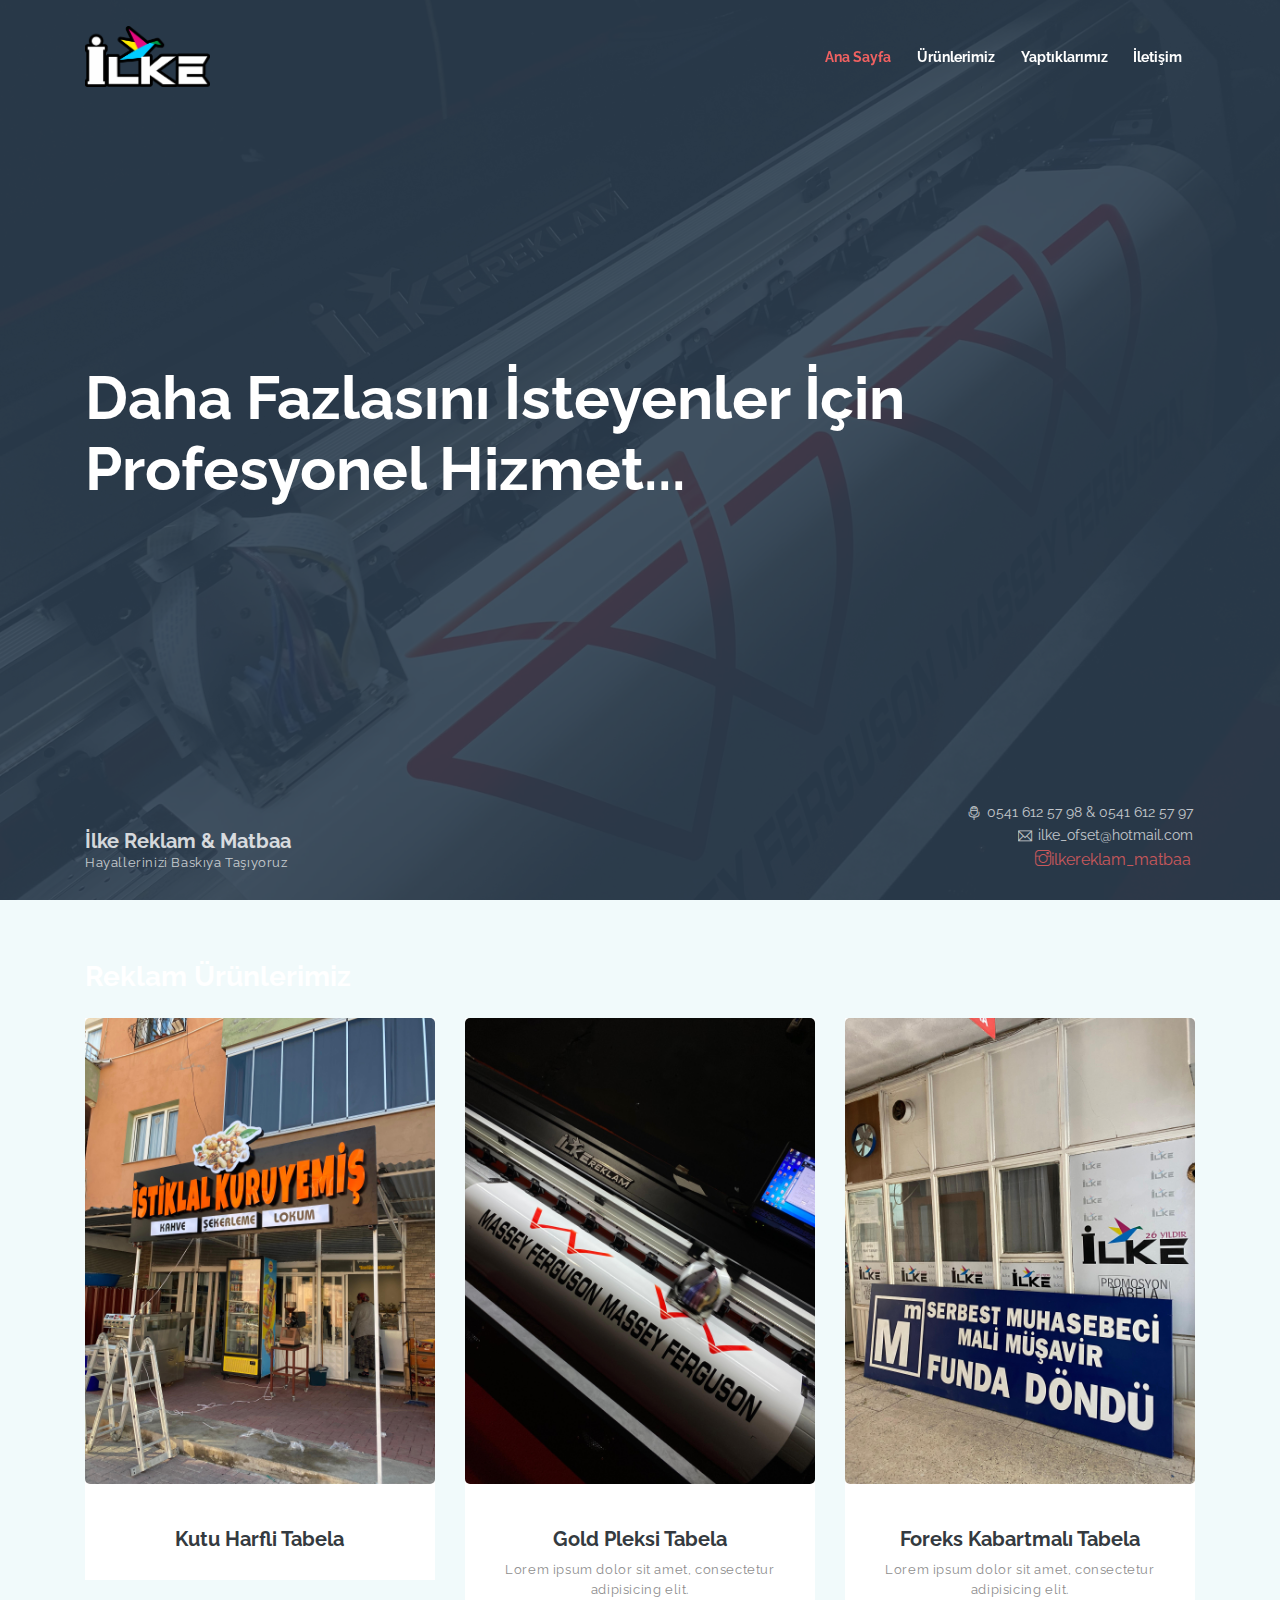
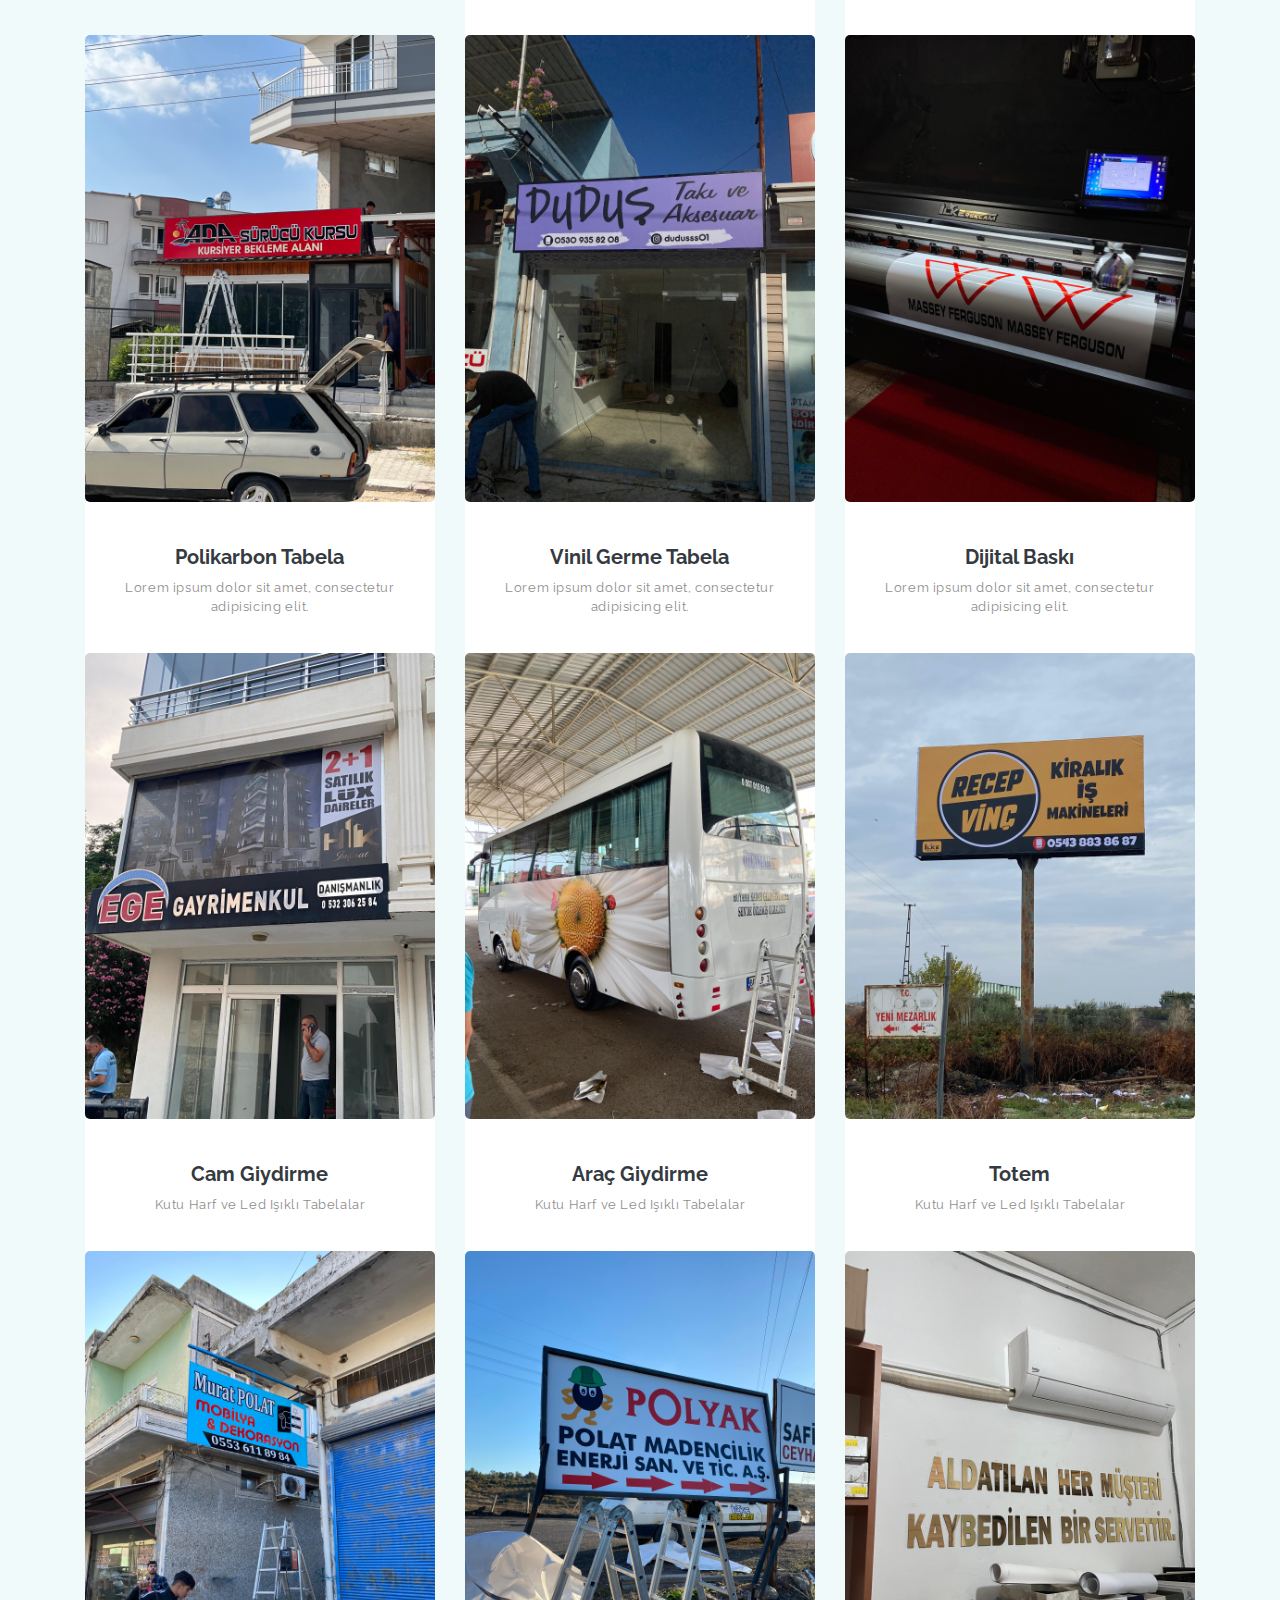
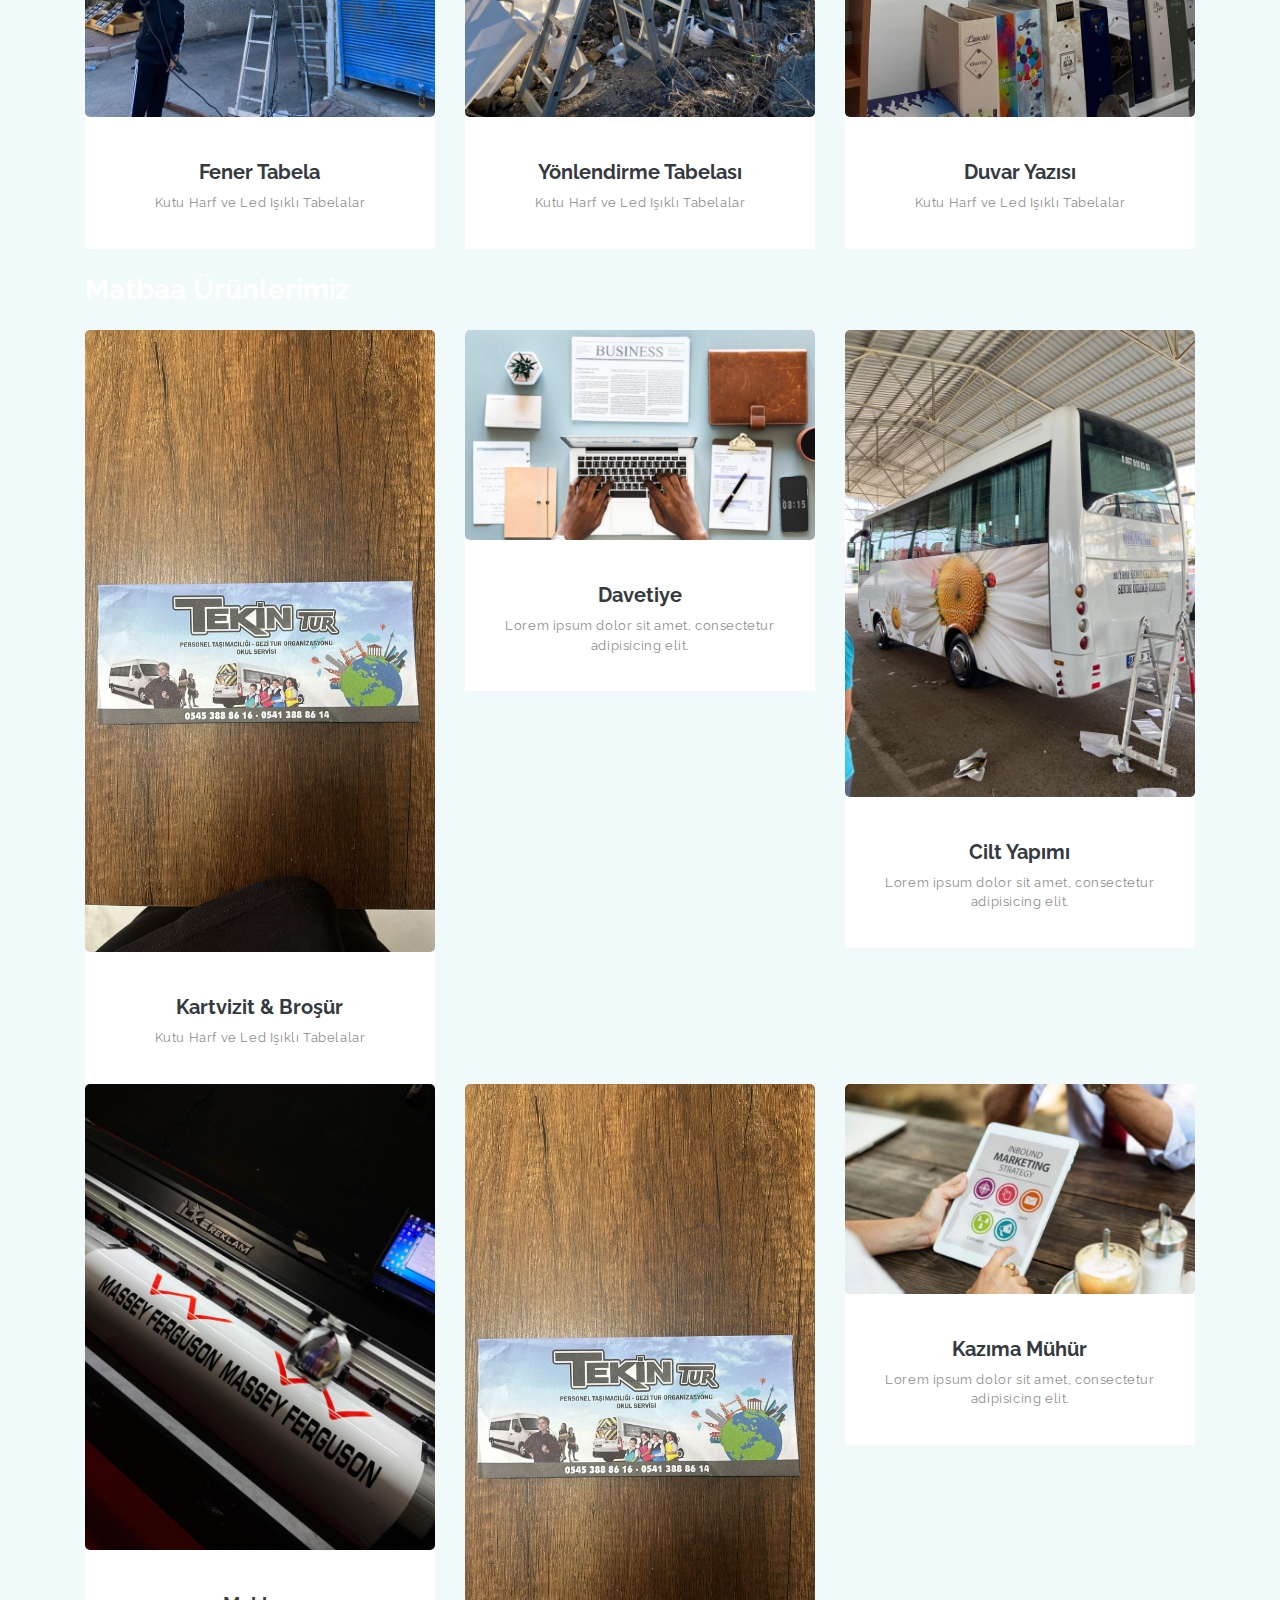
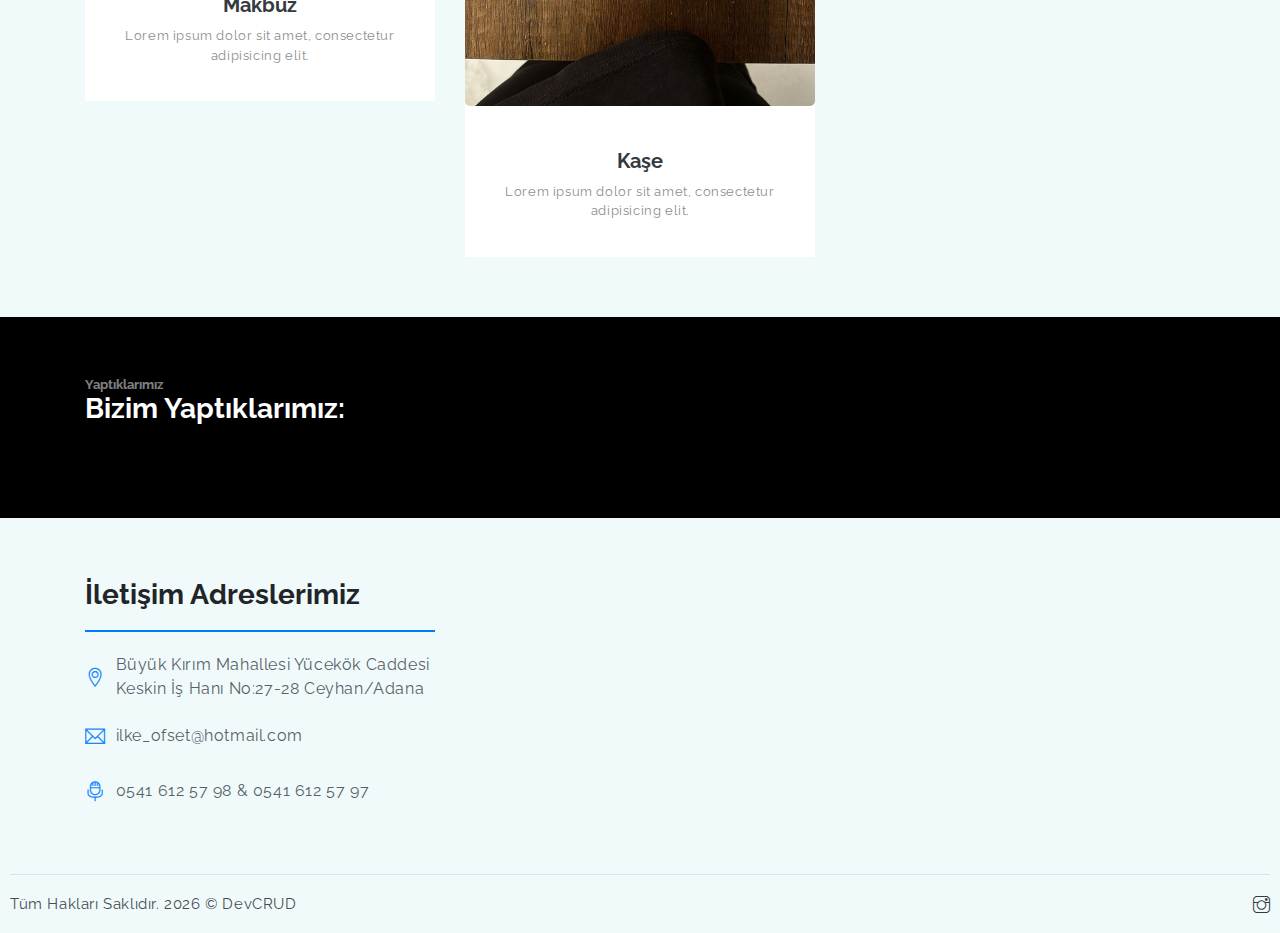
==== commit 48072834: "commit" ====
--- a/public_html/index.html
+++ b/public_html/index.html
@@ -284,73 +284,60 @@
             </a> 
             <a href="javascript:void(0)" class="item expertises-item">
                 <img src="assets/imgs/y2.jpg"alt="Download free bootstrap 4 landing page, free boootstrap 4 templates, Download free bootstrap 4.1 landing page, free boootstrap 4.1.1 templates, ollie Landing page" class="box-shadow">
-                <h6 class="mt-3 mb-2">Autem minus animi</h6>
-                <p class="xs-font">Lorem ipsum dolor sit amet, consectetur adipisicing elit.</p>
+
             </a> 
             <a href="javascript:void(0)" class="item expertises-item">
                 <img src="assets/imgs/y3.jpg"alt="Download free bootstrap 4 landing page, free boootstrap 4 templates, Download free bootstrap 4.1 landing page, free boootstrap 4.1.1 templates, ollie Landing page" class="box-shadow">
-                <h6 class="mt-3 mb-2">Sed eligendi</h6>
-                <p class="xs-font">Lorem ipsum dolor sit amet, consectetur adipisicing elit.</p>
-            </a> 
+
+            </a> 
+
             <a href="javascript:void(0)" class="item expertises-item">
                 <img src="assets/imgs/y4.jpg"alt="Download free bootstrap 4 landing page, free boootstrap 4 templates, Download free bootstrap 4.1 landing page, free boootstrap 4.1.1 templates, ollie Landing page" class="box-shadow">
-                <h6 class="mt-3 mb-2">Totam eveniet assumenda!</h6>
-                <p class="xs-font">Lorem ipsum dolor sit amet, consectetur adipisicing elit.</p>
+
             </a> 
             <a href="javascript:void(0)" class="item expertises-item">
                 <img src="assets/imgs/y5.jpg"alt="Download free bootstrap 4 landing page, free boootstrap 4 templates, Download free bootstrap 4.1 landing page, free boootstrap 4.1.1 templates, ollie Landing page" class="box-shadow">
-                <h6 class="mt-3 mb-2">Sapiente dolore ut</h6>
-                <p class="xs-font">Lorem ipsum dolor sit amet, consectetur adipisicing elit.</p>
+
             </a>
             <a href="javascript:void(0)" class="item expertises-item">
                 <img src="assets/imgs/y6.jpg"alt="Download free bootstrap 4 landing page, free boootstrap 4 templates, Download free bootstrap 4.1 landing page, free boootstrap 4.1.1 templates, ollie Landing page" class="box-shadow">
-                <h6 class="mt-3 mb-2">Sapiente dolore ut</h6>
-                <p class="xs-font">Lorem ipsum dolor sit amet, consectetur adipisicing elit.</p>
+
             </a>  
             <a href="javascript:void(0)" class="item expertises-item">
                 <img src="assets/imgs/y8.jpg"alt="Download free bootstrap 4 landing page, free boootstrap 4 templates, Download free bootstrap 4.1 landing page, free boootstrap 4.1.1 templates, ollie Landing page" class="box-shadow">
-                <h6 class="mt-3 mb-2">Sapiente dolore ut</h6>
-                <p class="xs-font">Lorem ipsum dolor sit amet, consectetur adipisicing elit.</p>
+
             </a>  
             <a href="javascript:void(0)" class="item expertises-item">
                 <img src="assets/imgs/y10.jpg"alt="Download free bootstrap 4 landing page, free boootstrap 4 templates, Download free bootstrap 4.1 landing page, free boootstrap 4.1.1 templates, ollie Landing page" class="box-shadow">
-                <h6 class="mt-3 mb-2">Sapiente dolore ut</h6>
-                <p class="xs-font">Lorem ipsum dolor sit amet, consectetur adipisicing elit.</p>
+
             </a>  
             <a href="javascript:void(0)" class="item expertises-item">
                 <img src="assets/imgs/y11.jpg"alt="Download free bootstrap 4 landing page, free boootstrap 4 templates, Download free bootstrap 4.1 landing page, free boootstrap 4.1.1 templates, ollie Landing page" class="box-shadow">
-                <h6 class="mt-3 mb-2">Sapiente dolore ut</h6>
-                <p class="xs-font">Lorem ipsum dolor sit amet, consectetur adipisicing elit.</p>
+
             </a>  
             <a href="javascript:void(0)" class="item expertises-item">
                 <img src="assets/imgs/y12.jpg"alt="Download free bootstrap 4 landing page, free boootstrap 4 templates, Download free bootstrap 4.1 landing page, free boootstrap 4.1.1 templates, ollie Landing page" class="box-shadow">
-                <h6 class="mt-3 mb-2">Sapiente dolore ut</h6>
-                <p class="xs-font">Lorem ipsum dolor sit amet, consectetur adipisicing elit.</p>
+
             </a>
             <a href="javascript:void(0)" class="item expertises-item">
                 <img src="assets/imgs/y13.jpg"alt="Download free bootstrap 4 landing page, free boootstrap 4 templates, Download free bootstrap 4.1 landing page, free boootstrap 4.1.1 templates, ollie Landing page" class="box-shadow">
-                <h6 class="mt-3 mb-2">Sapiente dolore ut</h6>
-                <p class="xs-font">Lorem ipsum dolor sit amet, consectetur adipisicing elit.</p>
+
             </a>  
             <a href="javascript:void(0)" class="item expertises-item">
                 <img src="assets/imgs/y14.jpg"alt="Download free bootstrap 4 landing page, free boootstrap 4 templates, Download free bootstrap 4.1 landing page, free boootstrap 4.1.1 templates, ollie Landing page" class="box-shadow">
-                <h6 class="mt-3 mb-2">Sapiente dolore ut</h6>
-                <p class="xs-font">Lorem ipsum dolor sit amet, consectetur adipisicing elit.</p>
+
             </a>  
             <a href="javascript:void(0)" class="item expertises-item">
                 <img src="assets/imgs/y15.jpg"alt="Download free bootstrap 4 landing page, free boootstrap 4 templates, Download free bootstrap 4.1 landing page, free boootstrap 4.1.1 templates, ollie Landing page" class="box-shadow">
-                <h6 class="mt-3 mb-2">Sapiente dolore ut</h6>
-                <p class="xs-font">Lorem ipsum dolor sit amet, consectetur adipisicing elit.</p>
+
             </a>  
             <a href="javascript:void(0)" class="item expertises-item">
                 <img src="assets/imgs/y16.jpg"alt="Download free bootstrap 4 landing page, free boootstrap 4 templates, Download free bootstrap 4.1 landing page, free boootstrap 4.1.1 templates, ollie Landing page" class="box-shadow">
-                <h6 class="mt-3 mb-2">Sapiente dolore ut</h6>
-                <p class="xs-font">Lorem ipsum dolor sit amet, consectetur adipisicing elit.</p>
+
             </a>  
             <a href="javascript:void(0)" class="item expertises-item">
                 <img src="assets/imgs/y17.jpg"alt="Download free bootstrap 4 landing page, free boootstrap 4 templates, Download free bootstrap 4.1 landing page, free boootstrap 4.1.1 templates, ollie Landing page" class="box-shadow">
-                <h6 class="mt-3 mb-2">Sapiente dolore ut</h6>
-                <p class="xs-font">Lorem ipsum dolor sit amet, consectetur adipisicing elit.</p>
+
             </a>
         </div>
     </section>
@@ -358,36 +345,16 @@
     <section id="contact" class="section pb-0">
 
         <div class="container">
-            <h6 class="xs-font mb-0">Daha Faz Bilgi İçin</h6>
-            <h3 class="section-title mb-5">Bize Ulaşın</h3>
-
-            <div class="row align-items-center justify-content-between">
-                <div class="col-md-8 col-lg-7">
-
-                    <form class="contact-form">
-                        <div class="form-row">
-                            <div class="col form-group">
-                                <input type="text" class="form-control" placeholder="Name">
-                            </div>
-                            <div class="col form-group">
-                                <input type="email" class="form-control" placeholder="Email">
-                            </div>
-                        </div>
-                        <div class="form-group">
-                            <textarea name="" id="" cols="30" rows="5" class="form-control" placeholder="Your Message"></textarea>
-                        </div>
-                        <div class="form-group">
-                            <input type="submit" class="btn btn-primary btn-block" value="Send Message">
-                        </div>
-                    </form>
-                </div>
+           
+
+            <div class="row">
                 <div class="col-md-4 d-none d-md-block order-1">
                     <ul class="list">
                         <li class="list-head">
-                            <h6>İletişim Adreslerimiz :</h6>
+                            <h3>İletişim Adreslerimiz</h3>
                         </li>
                         <li class="list-body">
-                            <p class="py-2"><i class="ti-location-pin"></i> Büyük Kırım Mahallesi Yücekök Caddesi Keskin İş Hanı No:27-28 Ceyhan/Adana</p>
+                            <p class="py-"><i class="ti-location-pin"></i> Büyük Kırım Mahallesi Yücekök Caddesi Keskin İş Hanı No:27-28 Ceyhan/Adana</p>
                             <p class="py-2"><i class="ti-email"></i> ilke_ofset@hotmail.com</p>
                             <p class="py-2"><i class="ti-microphone"></i> 0541 612 57 98 & 0541 612 57 97</p>
 
@@ -395,6 +362,7 @@
                     </ul> 
                 </div>
             </div>
+        </div>
 
             <footer class="footer mt-5 border-top">
                 <div class="row align-items-center justify-content-center">
--- a/public_html/assets/css/ollie.css
+++ b/public_html/assets/css/ollie.css
@@ -11040,12 +11040,14 @@
 .list {
   list-style-type: none;
   padding-left: 0;
-  padding: 0 30px;
+  margin: 0;
+ /* padding: 0 30px; */
 }
 
 .list .list-head {
-  border-bottom: 1px solid #dee2e6;
-  padding-bottom: 6px;
+  border-bottom: 2px solid #007bff;
+  padding-bottom: 10px;
+  margin-bottom: 15px;
 }
 
 .list .list-body {
@@ -11053,12 +11055,18 @@
 }
 
 .list .list-body p {
-  margin-bottom: 5px;
+  
+    display: flex; /* İkon ve metni hizalar */
+    align-items: center; /* Dikeyde ortalar */
+    margin-bottom: 15px;
+    font-size: 16px;
+    color: #495057;
 }
 
 .list .list-body p i {
-  display: inline-block;
-  width: 20px;
+  color: #007bff; /* İkon rengi */
+  margin-right: 10px; /* İkon ve metin arası boşluk */
+  font-size: 20px; /* İkon boyutu */
 }
 
 .list .list-body a {
@@ -11078,6 +11086,16 @@
 
 h1, h2, h3, h4, h5, h6 {
   font-weight: bold;
+}
+
+/* h6 başlık rengi */
+h6.xs-font {
+  color: white; /* İstediğiniz renk kodunu buraya yazın */
+}
+
+/* h3 başlık rengi */
+h3.section-title {
+  color: white; /* İstediğiniz renk kodunu buraya yazın */
 }
 
 p {
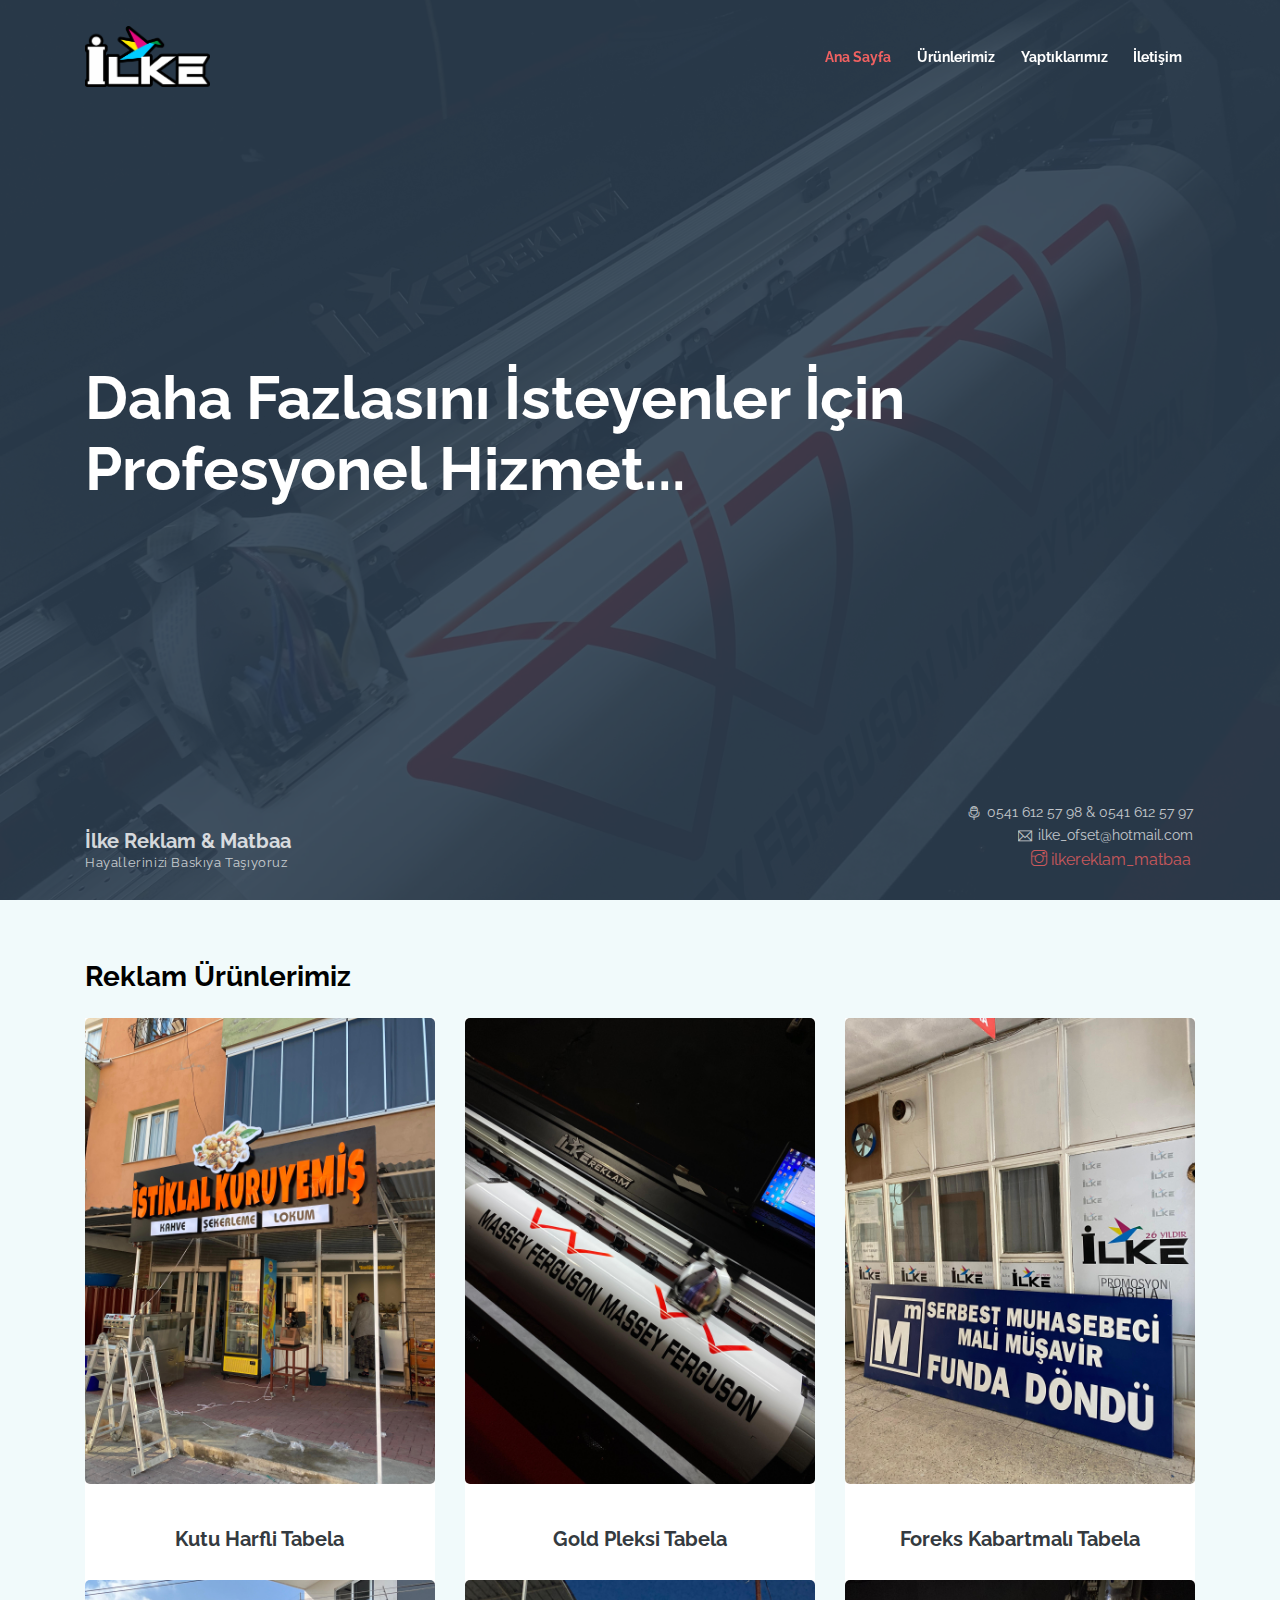
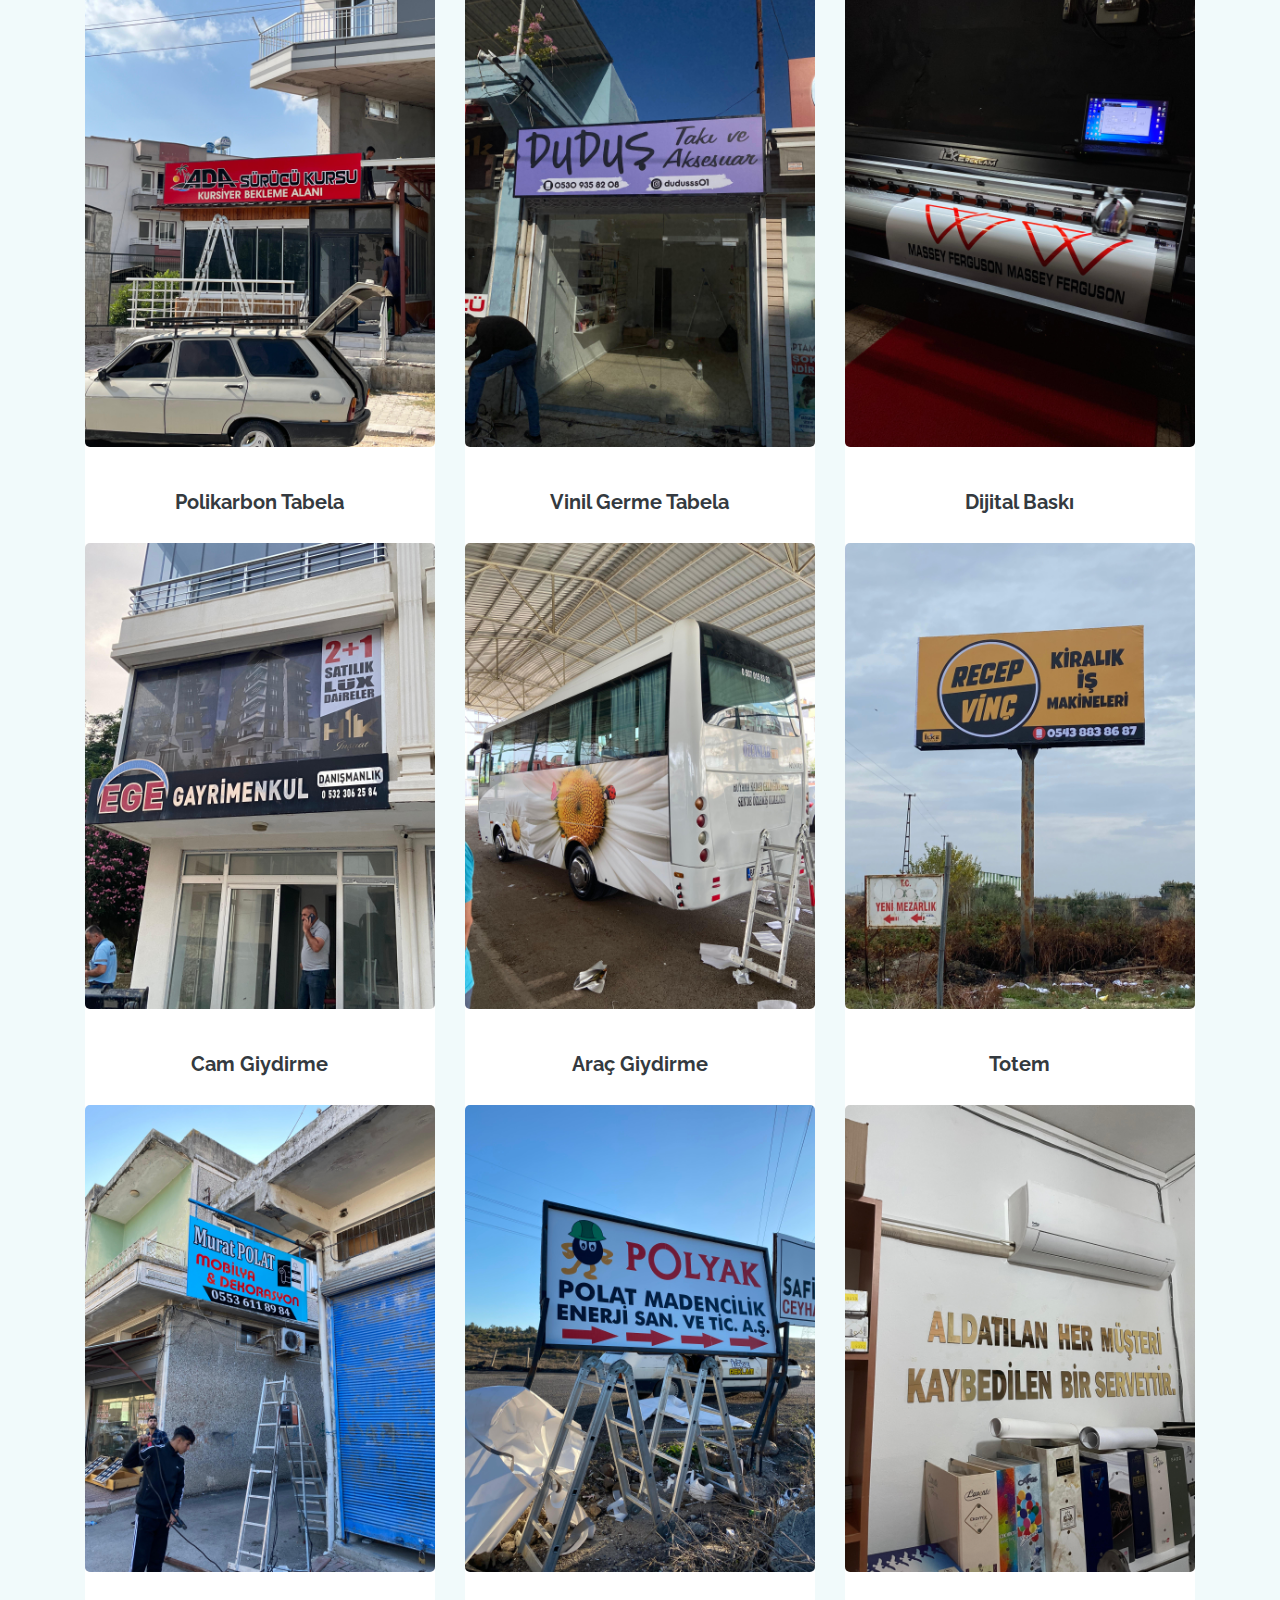
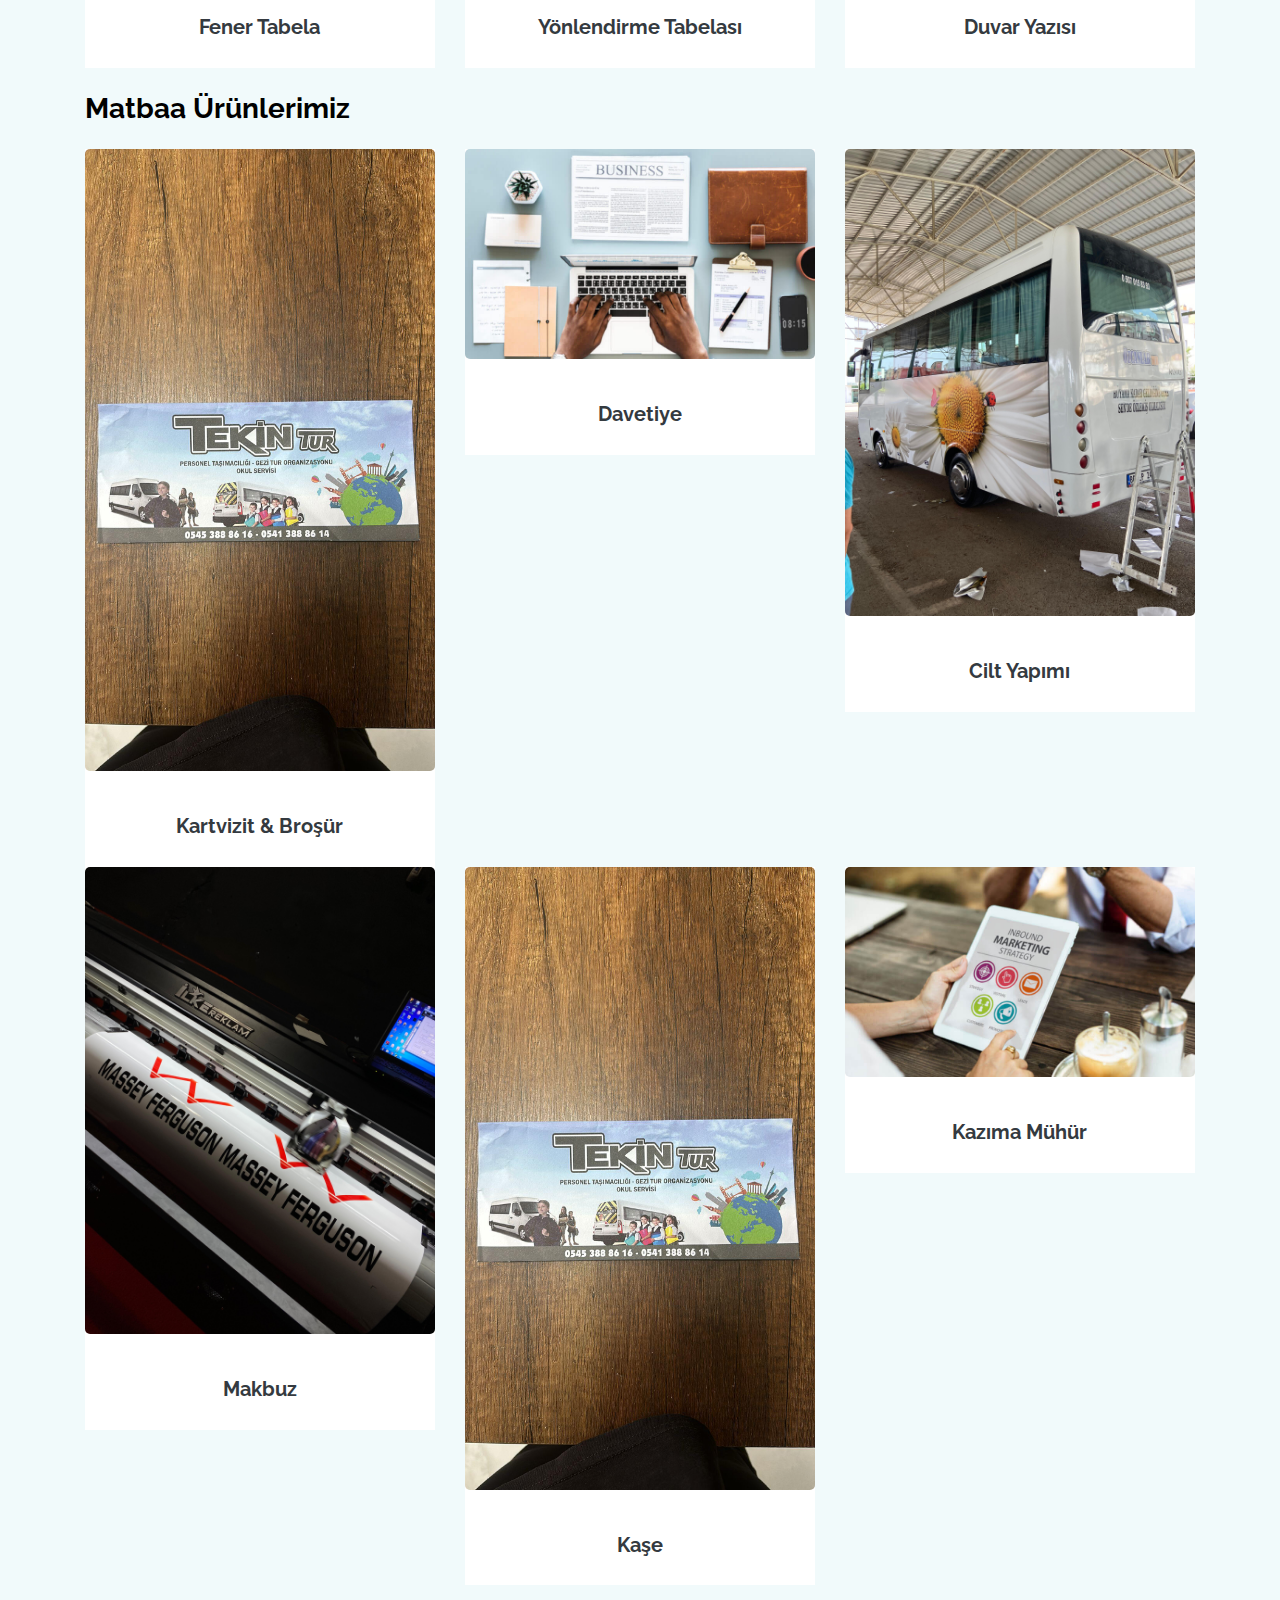
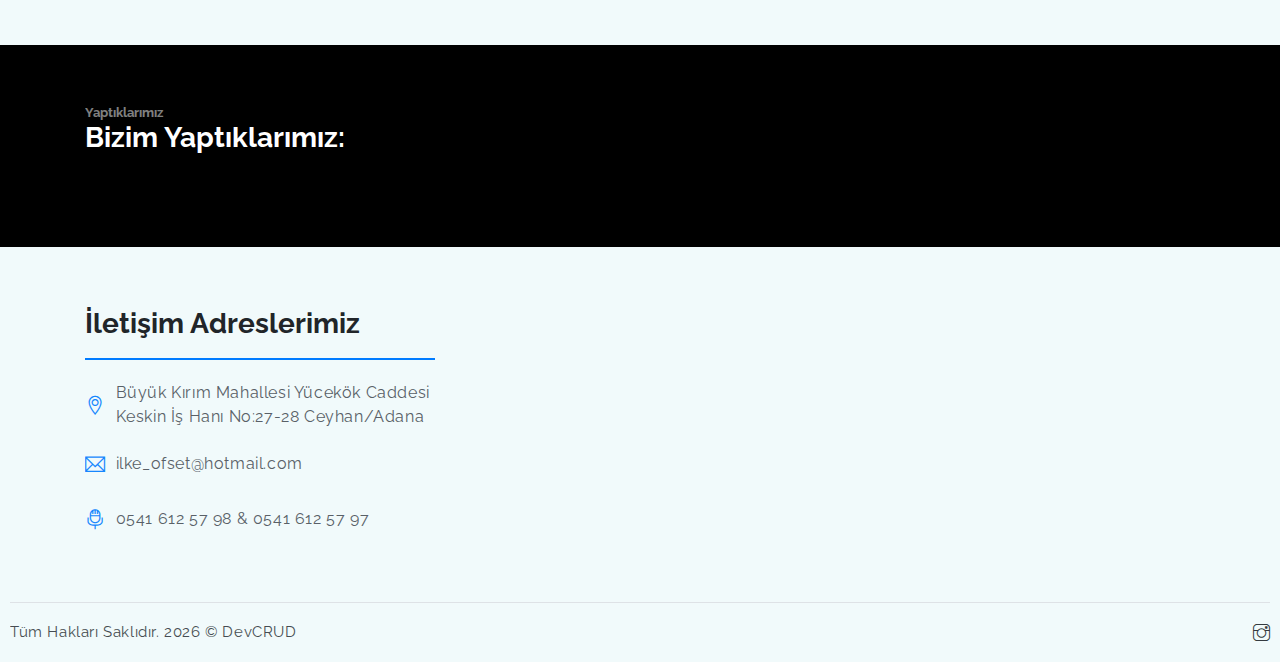
==== commit ae574898: "yazılar kalktı" ====
--- a/public_html/index.html
+++ b/public_html/index.html
@@ -74,7 +74,7 @@
                     <div class="col">
                         <a class="d-block subtitle"><i class="ti-microphone pr-2"></i>0541 612 57 98 & 0541 612 57 97</a>
                         <a class="d-block subtitle"><i class="ti-email pr-2"></i>ilke_ofset@hotmail.com</a>
-                        <a href="https://www.instagram.com/ilkereklam_matbaa/" class="link pr-1" target="_blank"><i class="ti-instagram"></i>ilkereklam_matbaa</a> 
+                        <a href="https://www.instagram.com/ilkereklam_matbaa/" class="link pr-1" target="_blank"><i class="ti-instagram"></i> ilkereklam_matbaa</a> 
 
                     </div>
                    
@@ -87,7 +87,7 @@
     <section class="section" id = "products">
         <div class="container">
             <h6 class="xs-font mb-0"></h6>
-            <h3 class="section-title mb-4">Reklam Ürünlerimiz</h3>
+            <h3 class="section-title mb-4"  style="color: black; ">Reklam Ürünlerimiz</h3>
 
             <div class="row text-center">
                 <div class="col-lg-4">
@@ -104,7 +104,6 @@
                         <img class="card-img-top" src="assets/imgs/makine1.jpg" alt="Gold Pleksi Tabela">
                         <span class="card-body">
                             <h4 class="title mt-4">Gold Pleksi Tabela</h4>
-                            <p class="xs-font">Lorem ipsum dolor sit amet, consectetur adipisicing elit.</p>
                         </span>
                     </a>
                 </div>
@@ -113,7 +112,6 @@
                         <img class="card-img-top" src="assets/imgs/serbestMuhasebeci.jpg" alt="Download free bootstrap 4 landing page, free boootstrap 4 templates, Download free bootstrap 4.1 landing page, free boootstrap 4.1.1 templates, ollie Landing page">
                         <span class="card-body">
                             <h4 class="title mt-4">Foreks Kabartmalı Tabela</h4>
-                            <p class="xs-font">Lorem ipsum dolor sit amet, consectetur adipisicing elit.</p>
                         </span>
                     </a>
                 </div>
@@ -122,7 +120,6 @@
                         <img class="card-img-top" src="assets/imgs/polikarbon.jpg" alt="Download free bootstrap 4 landing page, free boootstrap 4 templates, Download free bootstrap 4.1 landing page, free boootstrap 4.1.1 templates, ollie Landing page">
                         <span class="card-body">
                             <h4 class="title mt-4">Polikarbon Tabela</h4>
-                            <p class="xs-font">Lorem ipsum dolor sit amet, consectetur adipisicing elit.</p>
                         </span>
                     </a>
                 </div>
@@ -131,7 +128,6 @@
                         <img class="card-img-top" src="assets/imgs/vinilgerme.jpg" alt="Download free bootstrap 4 landing page, free boootstrap 4 templates, Download free bootstrap 4.1 landing page, free boootstrap 4.1.1 templates, ollie Landing page">
                         <span class="card-body">
                             <h4 class="title mt-4">Vinil Germe Tabela</h4>
-                            <p class="xs-font">Lorem ipsum dolor sit amet, consectetur adipisicing elit.</p>
                         </span>
                     </a>
                 </div>
@@ -140,7 +136,6 @@
                         <img class="card-img-top" src="assets/imgs/makine2.jpg" alt="Download free bootstrap 4 landing page, free boootstrap 4 templates, Download free bootstrap 4.1 landing page, free boootstrap 4.1.1 templates, ollie Landing page">
                         <span class="card-body">
                             <h4 class="title mt-4">Dijital Baskı</h4>
-                            <p class="xs-font">Lorem ipsum dolor sit amet, consectetur adipisicing elit.</p>
                         </span>
                     </a>
                 </div>
@@ -149,7 +144,6 @@
                         <img class="card-img-top" src="assets/imgs/camgiydirme.jpg" alt="Download free bootstrap 4 landing page, free boootstrap 4 templates, Download free bootstrap 4.1 landing page, free boootstrap 4.1.1 templates, ollie Landing page">
                         <span class="card-body">
                             <h4 class="title mt-4">Cam Giydirme </h4>
-                            <p class="xs-font">Kutu Harf ve Led Işıklı Tabelalar</p>
                         </span>
                     </a>
                 </div>
@@ -158,7 +152,6 @@
                         <img class="card-img-top" src="assets/imgs/arackaplama.jpg" alt="Download free bootstrap 4 landing page, free boootstrap 4 templates, Download free bootstrap 4.1 landing page, free boootstrap 4.1.1 templates, ollie Landing page">
                         <span class="card-body">
                             <h4 class="title mt-4">Araç Giydirme </h4>
-                            <p class="xs-font">Kutu Harf ve Led Işıklı Tabelalar</p>
                         </span>
                     </a>
                 </div>
@@ -167,7 +160,7 @@
                         <img class="card-img-top" src="assets/imgs/receptotem.jpg" alt="Download free bootstrap 4 landing page, free boootstrap 4 templates, Download free bootstrap 4.1 landing page, free boootstrap 4.1.1 templates, ollie Landing page">
                         <span class="card-body">
                             <h4 class="title mt-4">Totem </h4>
-                            <p class="xs-font">Kutu Harf ve Led Işıklı Tabelalar</p>
+
                         </span>
                     </a>
                 </div>
@@ -176,7 +169,6 @@
                         <img class="card-img-top" src="assets/imgs/tabela5.jpg" alt="Download free bootstrap 4 landing page, free boootstrap 4 templates, Download free bootstrap 4.1 landing page, free boootstrap 4.1.1 templates, ollie Landing page">
                         <span class="card-body">
                             <h4 class="title mt-4">Fener Tabela</h4>
-                            <p class="xs-font">Kutu Harf ve Led Işıklı Tabelalar</p>
                         </span>
                     </a>
                 </div>
@@ -185,7 +177,6 @@
                         <img class="card-img-top" src="assets/imgs/PolyakLevha.jpg" alt="Download free bootstrap 4 landing page, free boootstrap 4 templates, Download free bootstrap 4.1 landing page, free boootstrap 4.1.1 templates, ollie Landing page">
                         <span class="card-body">
                             <h4 class="title mt-4">Yönlendirme Tabelası </h4>
-                            <p class="xs-font">Kutu Harf ve Led Işıklı Tabelalar</p>
                         </span>
                     </a>
                 </div>
@@ -194,7 +185,6 @@
                         <img class="card-img-top" src="assets/imgs/duvaryazisi.jpg" alt="Download free bootstrap 4 landing page, free boootstrap 4 templates, Download free bootstrap 4.1 landing page, free boootstrap 4.1.1 templates, ollie Landing page">
                         <span class="card-body">
                             <h4 class="title mt-4">Duvar Yazısı </h4>
-                            <p class="xs-font">Kutu Harf ve Led Işıklı Tabelalar</p>
                         </span>
                     </a>
                 </div>
@@ -205,14 +195,13 @@
         <div class="container">
             <h6 class="xs-font mb-0"></h6>
             <br/>
-            <h3 class="section-title mb-4">Matbaa Ürünlerimiz</h3>
+            <h3 class="section-title mb-4" style="color: black; ">Matbaa Ürünlerimiz</h3>
             <div class="row text-center">
                 <div class="col-lg-4">
                     <a href="javascript:void(0)" class="card border-0 text-dark">
                         <img class="card-img-top" src="assets/imgs/kartvizit.jpg" alt="Download free bootstrap 4 landing page, free boootstrap 4 templates, Download free bootstrap 4.1 landing page, free boootstrap 4.1.1 templates, ollie Landing page">
                         <span class="card-body">
                             <h4 class="title mt-4">Kartvizit & Broşür </h4>
-                            <p class="xs-font">Kutu Harf ve Led Işıklı Tabelalar</p>
                         </span>
                     </a>
                 </div>
@@ -221,7 +210,6 @@
                         <img class="card-img-top" src="assets/imgs/img-6.jpg" alt="Download free bootstrap 4 landing page, free boootstrap 4 templates, Download free bootstrap 4.1 landing page, free boootstrap 4.1.1 templates, ollie Landing page">
                         <span class="card-body">
                             <h4 class="title mt-4">Davetiye</h4>
-                            <p class="xs-font">Lorem ipsum dolor sit amet, consectetur adipisicing elit.</p>
                         </span>
                     </a>
                 </div>
@@ -230,7 +218,6 @@
                         <img class="card-img-top" src="assets/imgs/arackaplama.jpg" alt="Download free bootstrap 4 landing page, free boootstrap 4 templates, Download free bootstrap 4.1 landing page, free boootstrap 4.1.1 templates, ollie Landing page">
                         <span class="card-body">
                             <h4 class="title mt-4">Cilt Yapımı</h4>
-                            <p class="xs-font">Lorem ipsum dolor sit amet, consectetur adipisicing elit.</p>
                         </span>
                     </a>
                 </div>
@@ -239,7 +226,6 @@
                         <img class="card-img-top" src="assets/imgs/makine1.jpg" alt="Download free bootstrap 4 landing page, free boootstrap 4 templates, Download free bootstrap 4.1 landing page, free boootstrap 4.1.1 templates, ollie Landing page">
                         <span class="card-body">
                             <h4 class="title mt-4">Makbuz</h4>
-                            <p class="xs-font">Lorem ipsum dolor sit amet, consectetur adipisicing elit.</p>
                         </span>
                     </a>
                 </div>
@@ -248,7 +234,6 @@
                         <img class="card-img-top" src="assets/imgs/kartvizit.jpg" alt="Download free bootstrap 4 landing page, free boootstrap 4 templates, Download free bootstrap 4.1 landing page, free boootstrap 4.1.1 templates, ollie Landing page">
                         <span class="card-body">
                             <h4 class="title mt-4">Kaşe</h4>
-                            <p class="xs-font">Lorem ipsum dolor sit amet, consectetur adipisicing elit.</p>
                         </span>
                     </a>
                 </div>
@@ -257,7 +242,6 @@
                         <img class="card-img-top" src="assets/imgs/img-7.jpg" alt="Download free bootstrap 4 landing page, free boootstrap 4 templates, Download free bootstrap 4.1 landing page, free boootstrap 4.1.1 templates, ollie Landing page">
                         <span class="card-body">
                             <h4 class="title mt-4">Kazıma Mühür</h4>
-                            <p class="xs-font">Lorem ipsum dolor sit amet, consectetur adipisicing elit.</p>
                         </span>
                     </a>
                 </div>
